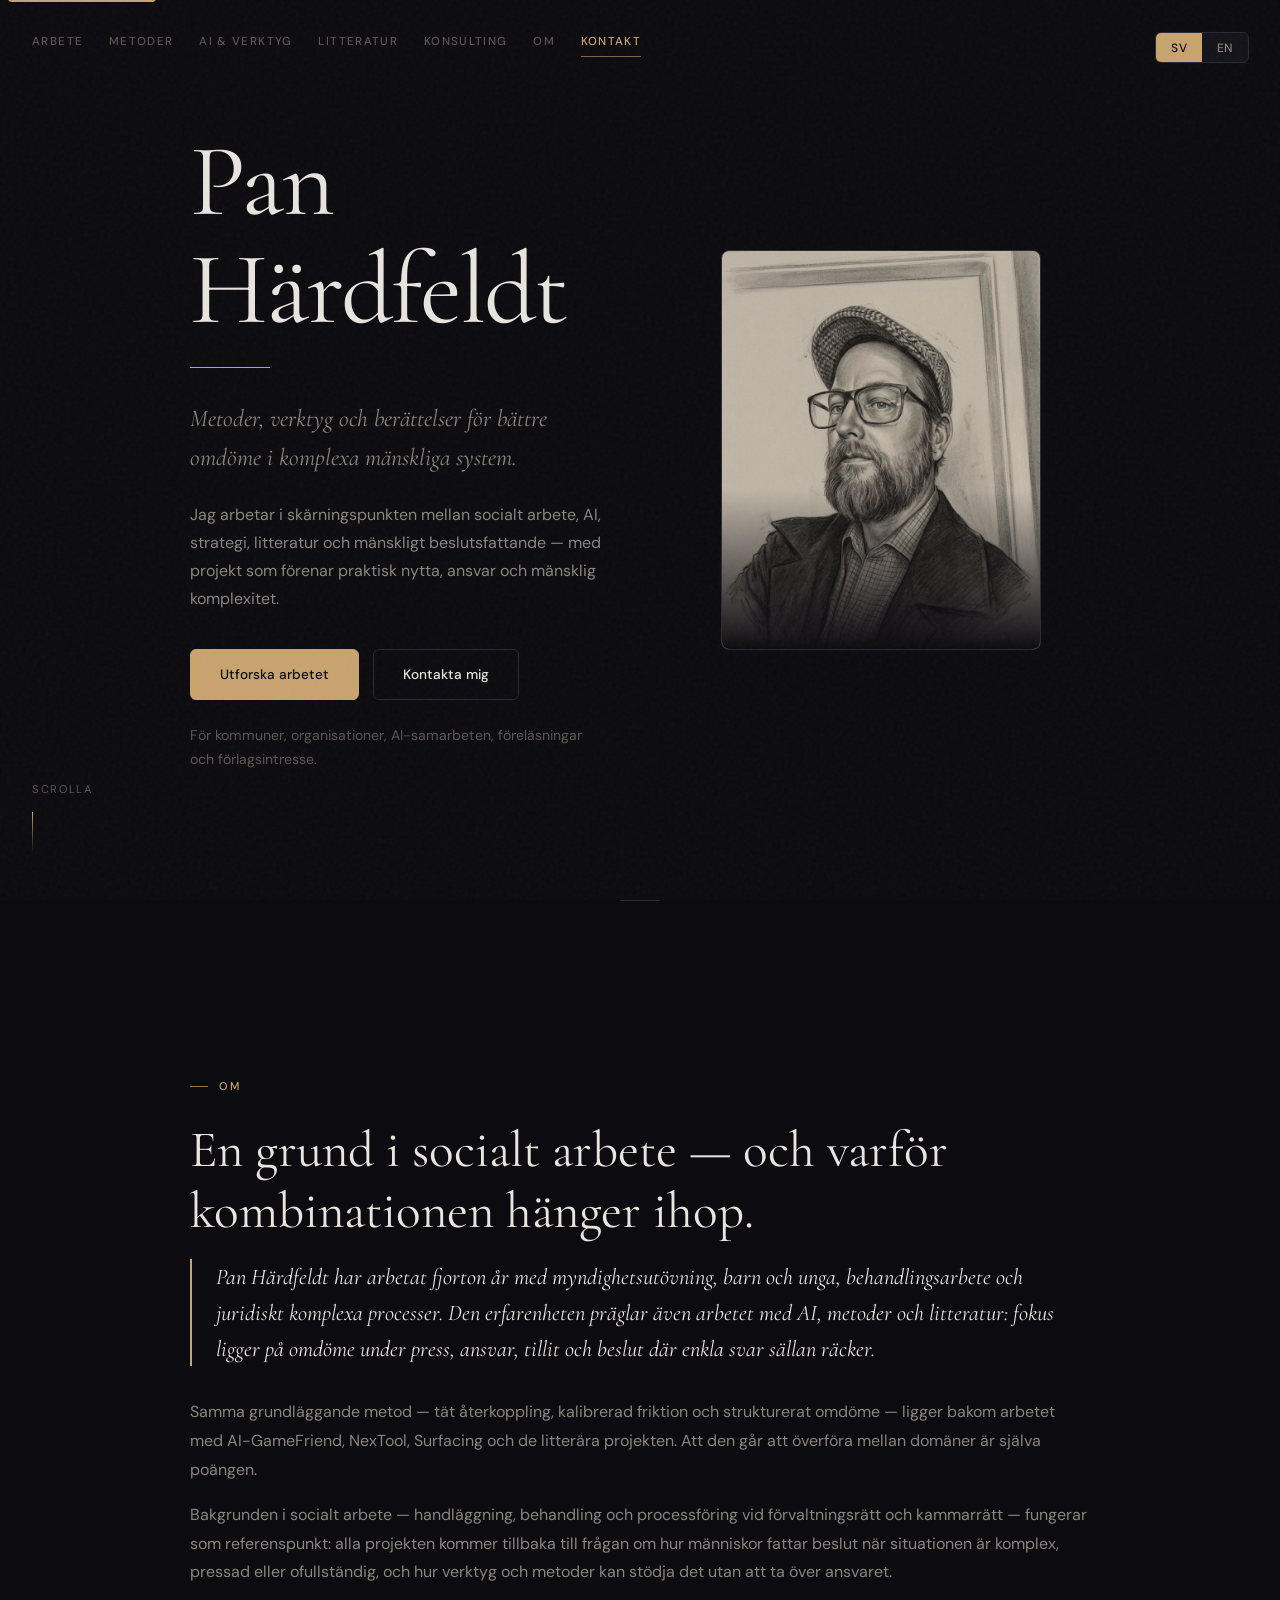
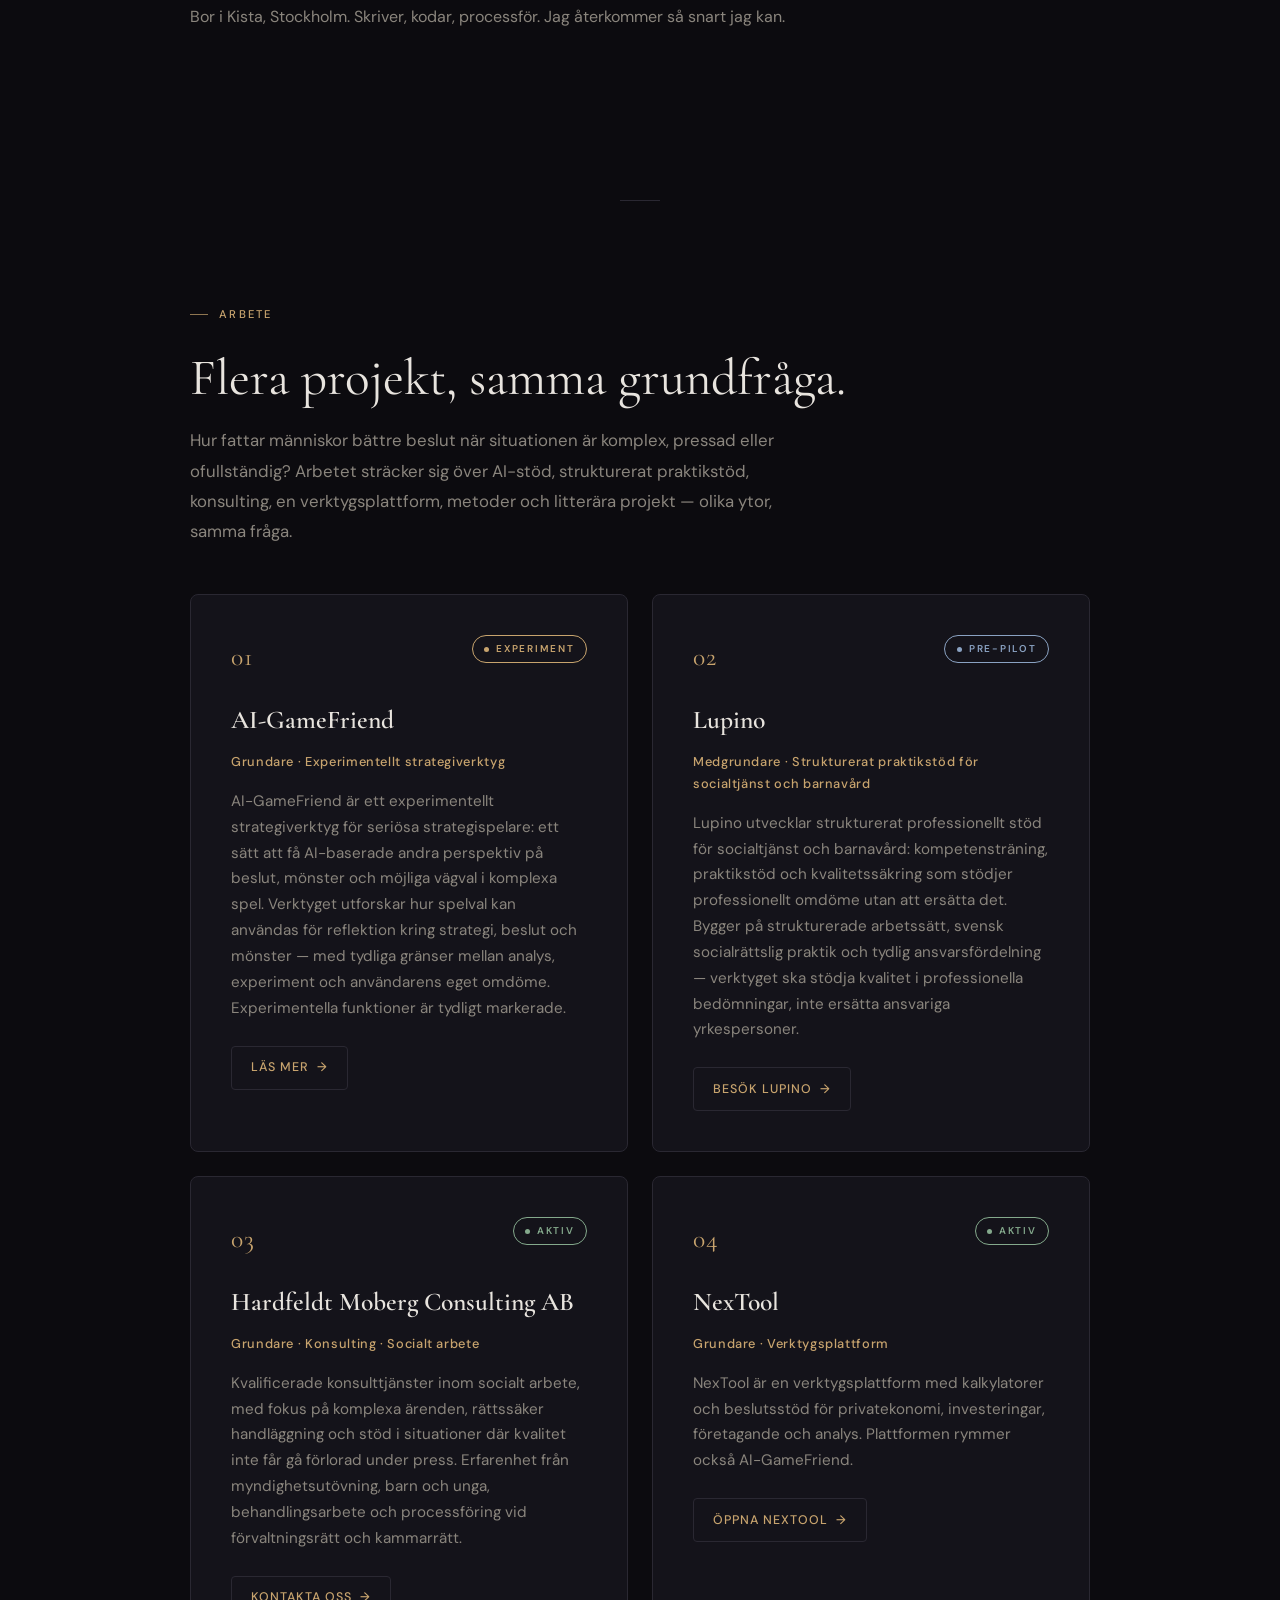
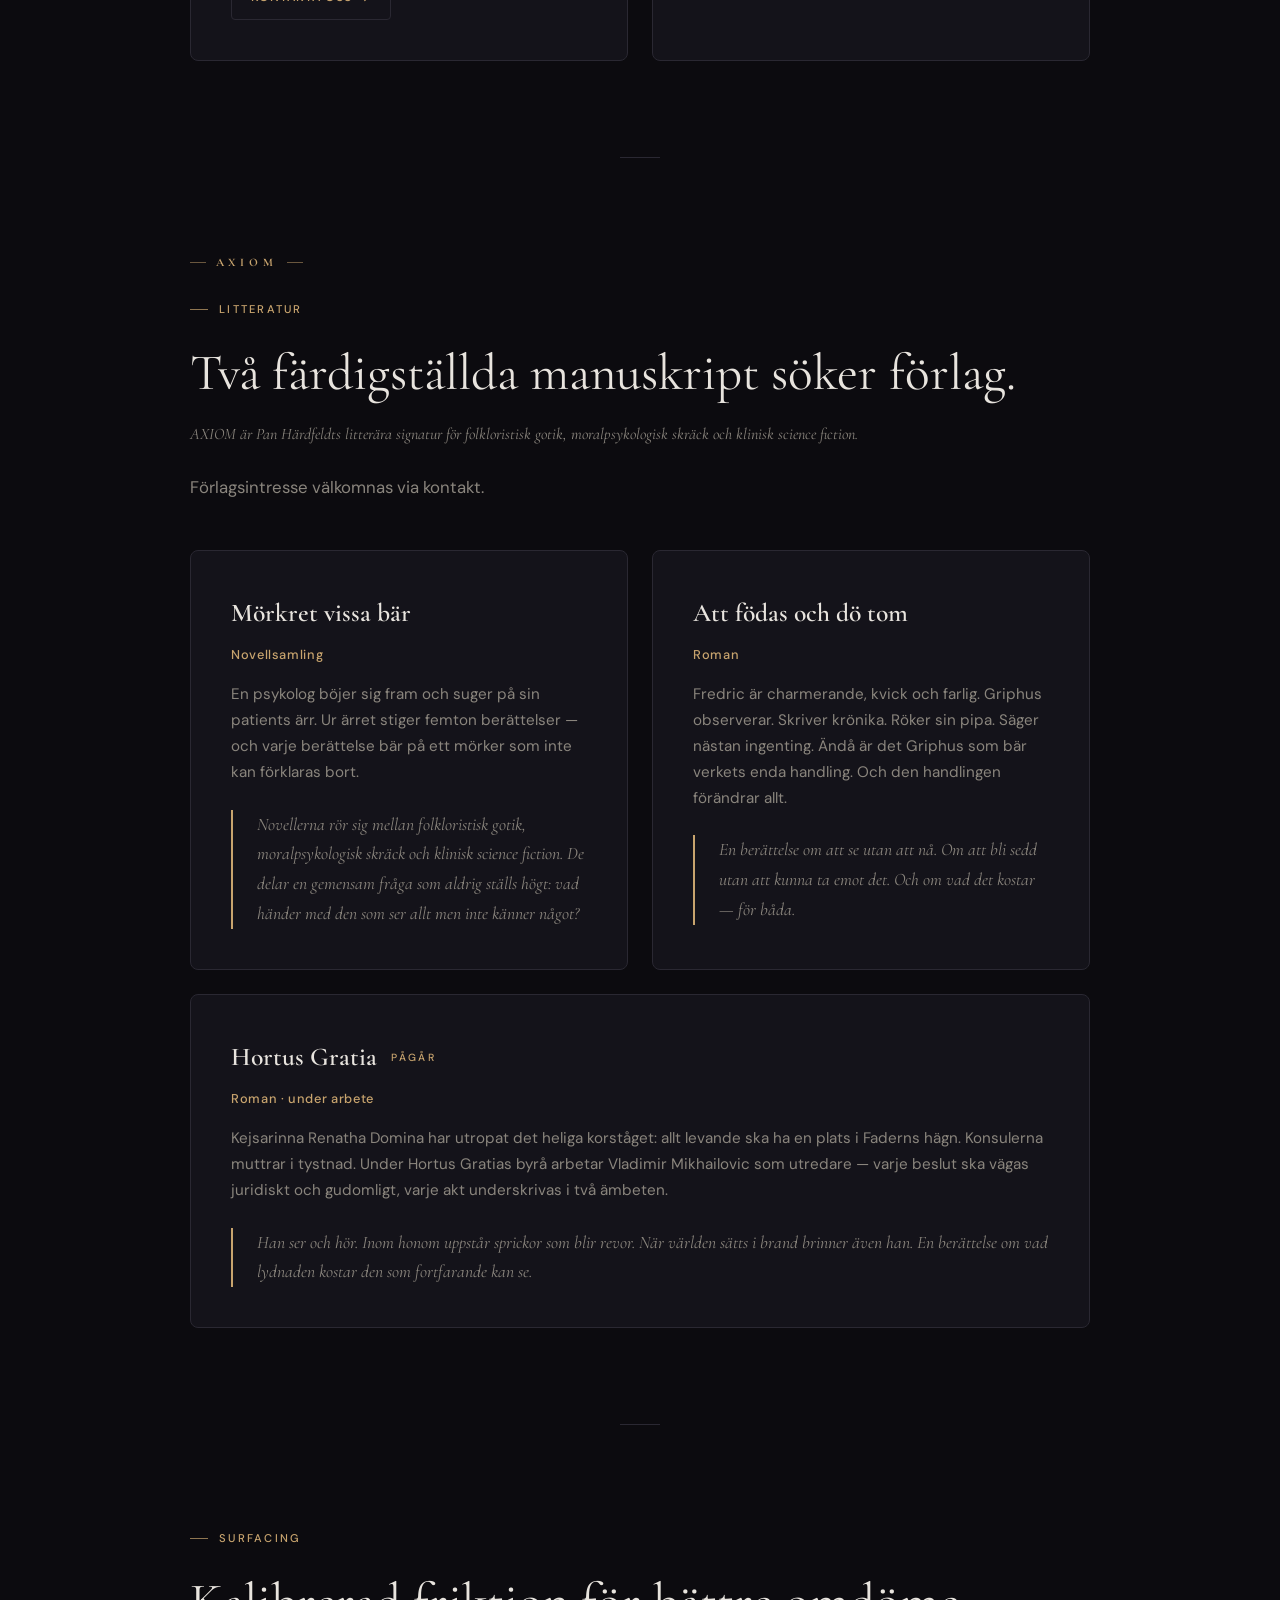
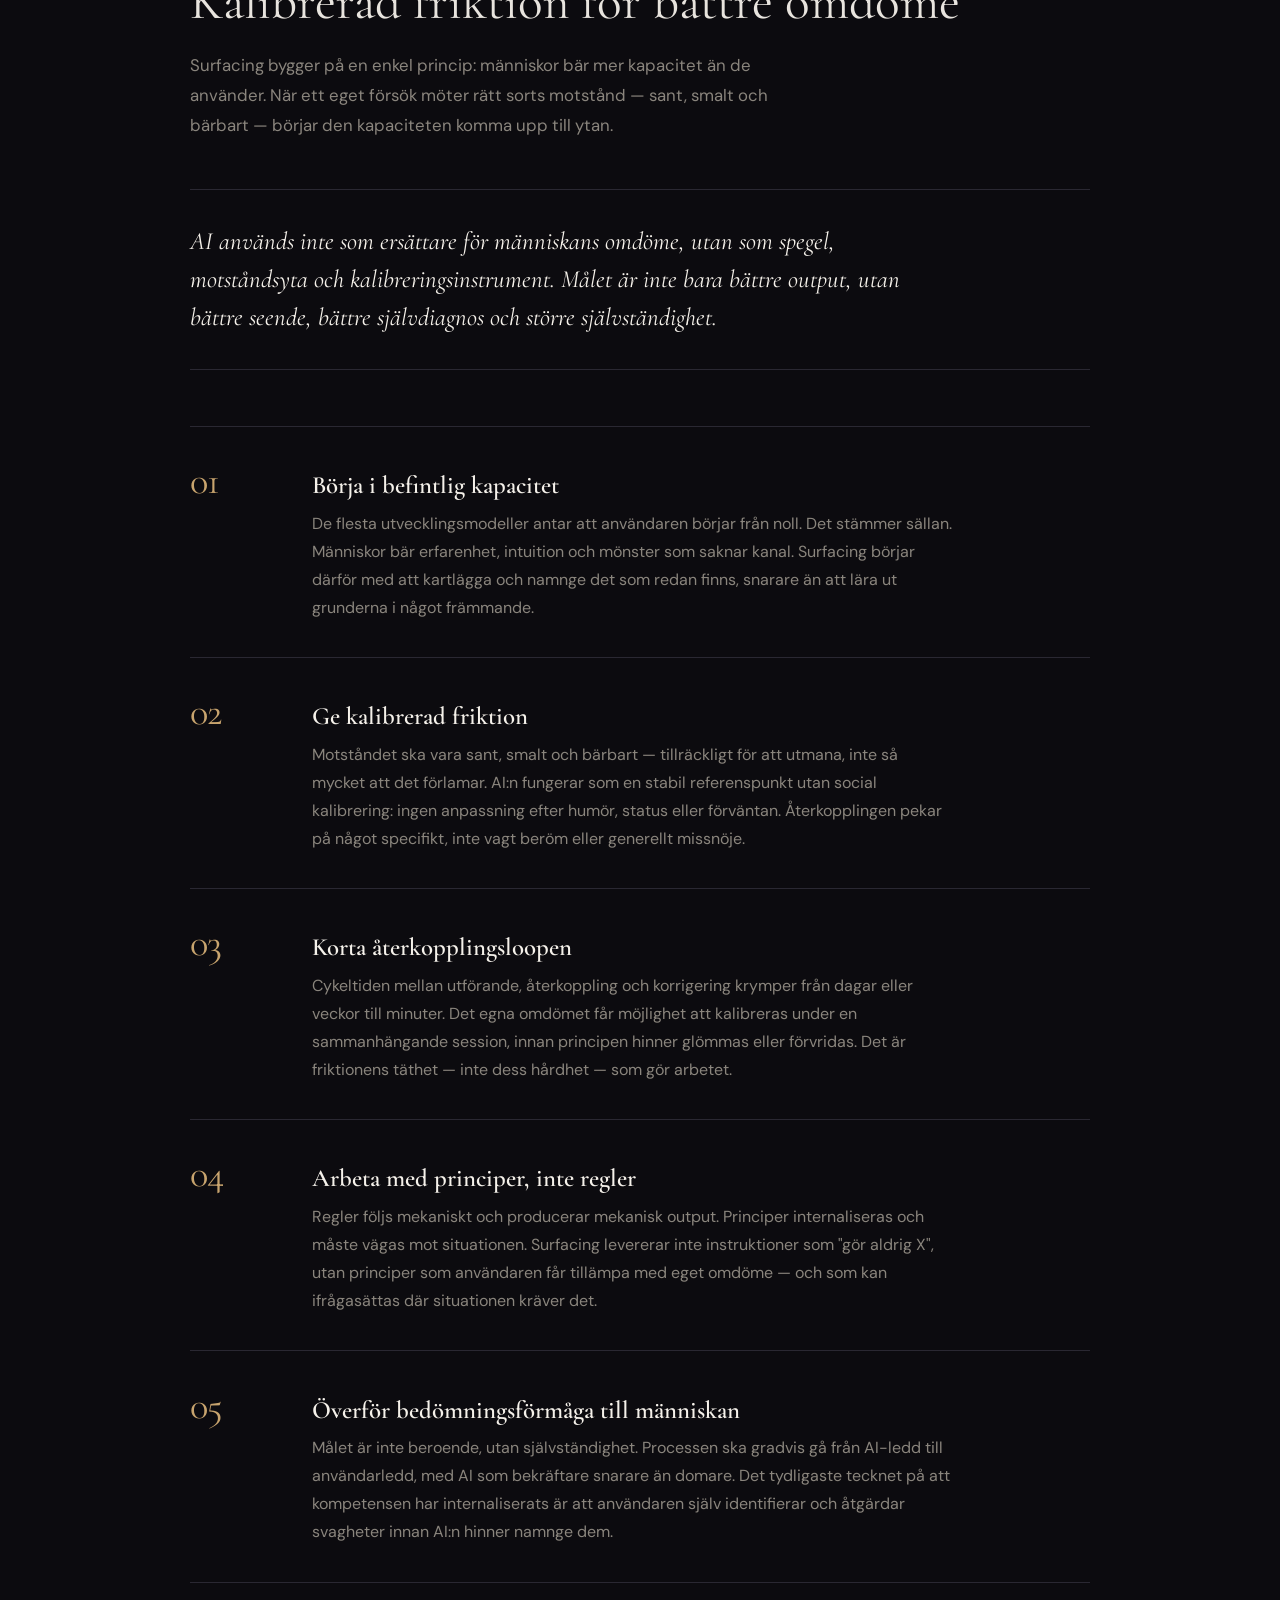
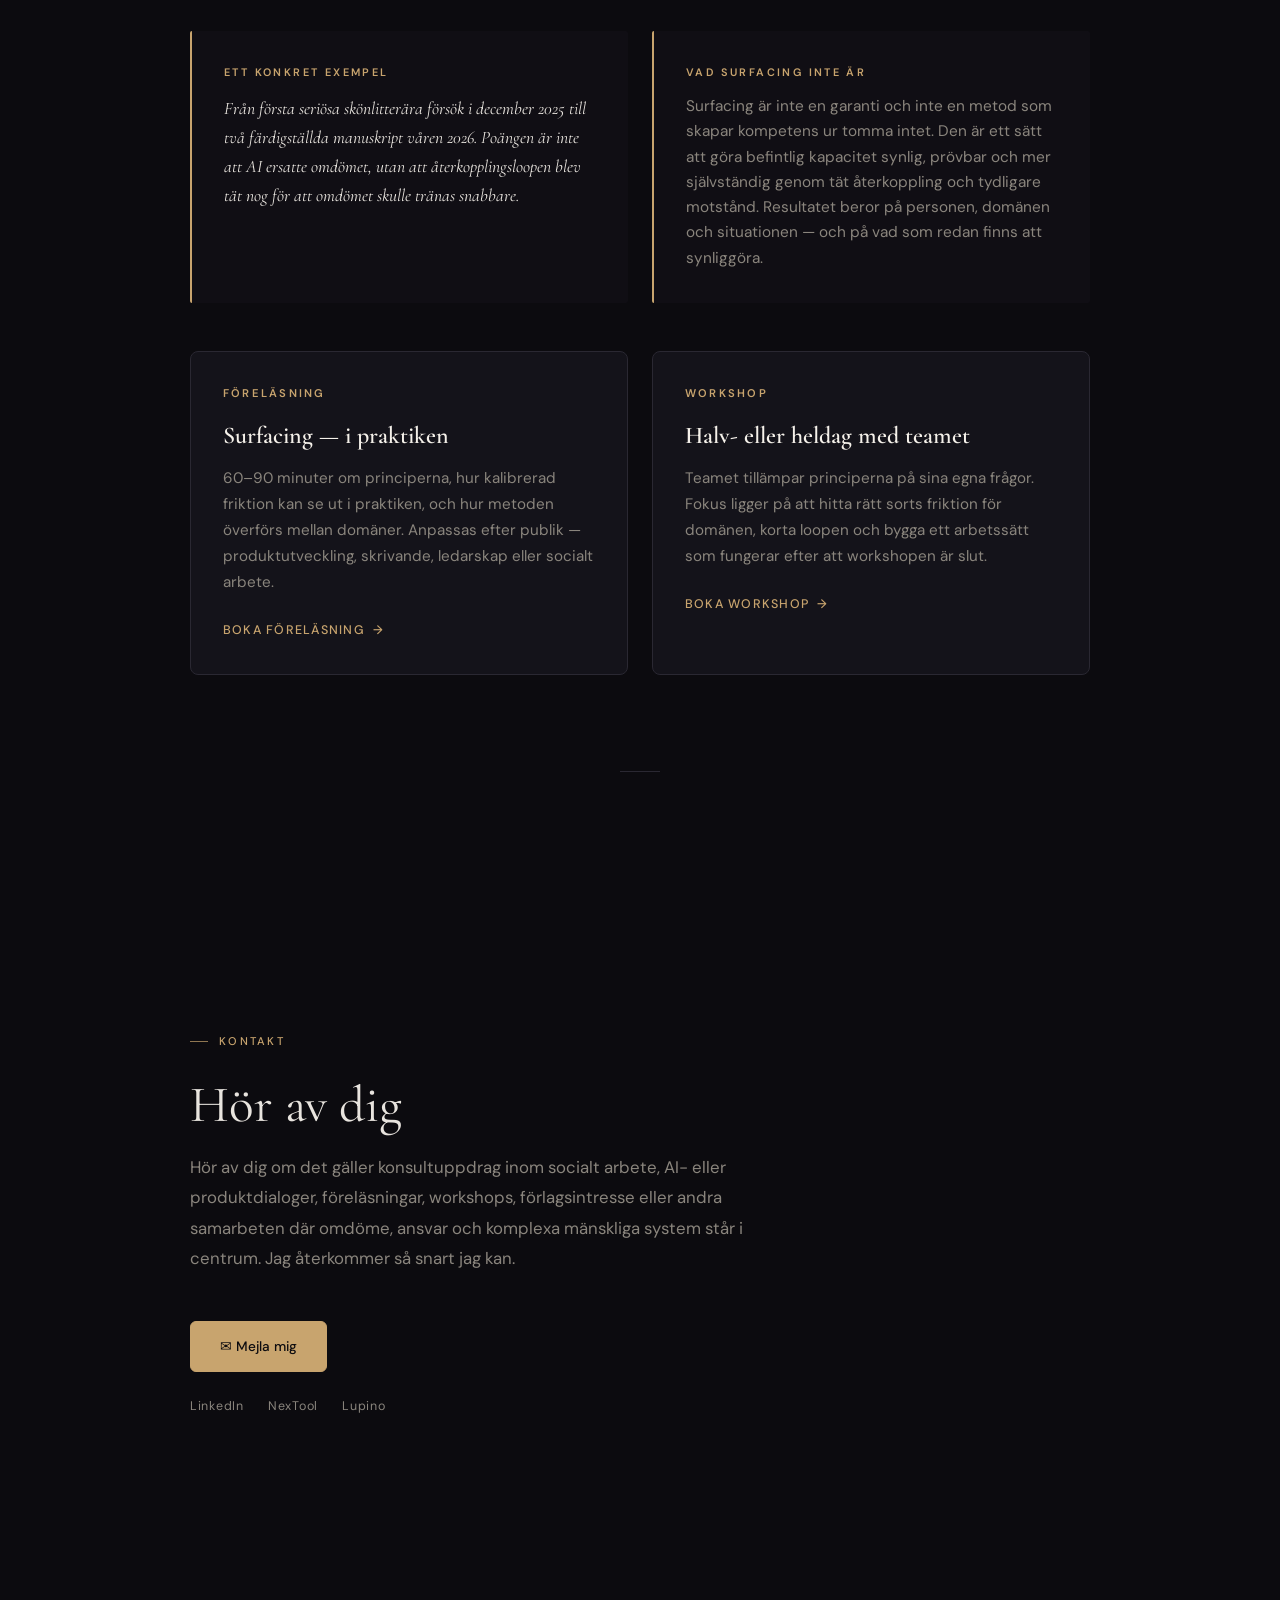
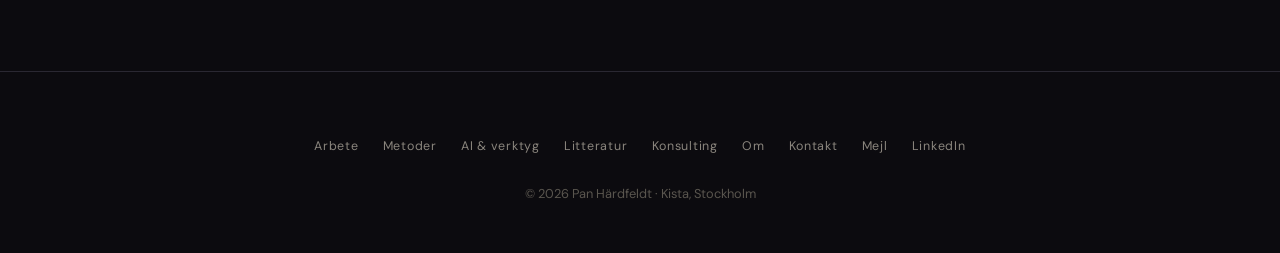
==== index.html @ d0499425 "chore: switch contact email to pan.hardfeldt@gmail.com https://claude.ai/code/session_019C5EzHPyT8RZ" ====
<!DOCTYPE html>
<html lang="sv">
<head>
<meta charset="UTF-8">
<meta name="viewport" content="width=device-width, initial-scale=1.0">
<title>Pan Härdfeldt — Metoder, verktyg och berättelser för bättre omdöme</title>
<meta name="description" content="Pan Härdfeldt arbetar i skärningspunkten mellan socialt arbete, AI, strategi, litteratur och mänskligt beslutsfattande — med metoder, verktyg och texter för bättre omdöme i komplexa system.">
<meta name="theme-color" content="#0c0b0f">
<meta name="color-scheme" content="dark">
<link rel="canonical" href="https://panhardfeldt.com">
<link rel="icon" type="image/svg+xml" href="data:image/svg+xml,%3Csvg xmlns='http://www.w3.org/2000/svg' viewBox='0 0 32 32'%3E%3Crect width='32' height='32' rx='6' fill='%230c0b0f'/%3E%3Ctext x='16' y='23' font-family='Georgia, serif' font-size='22' font-weight='600' text-anchor='middle' fill='%23c8a46e'%3EP%3C/text%3E%3C/svg%3E">
<meta property="og:title" content="Pan Härdfeldt — Metoder, verktyg och berättelser för bättre omdöme">
<meta property="og:description" content="Metoder, verktyg och berättelser för bättre omdöme i komplexa mänskliga system.">
<meta property="og:type" content="website">
<meta property="og:url" content="https://panhardfeldt.com">
<meta property="og:locale" content="sv_SE">
<meta property="og:locale:alternate" content="en_US">
<meta property="og:image" content="https://panhardfeldt.com/portrait.jpg">
<meta property="og:image:alt" content="Pan Härdfeldt">
<meta name="twitter:card" content="summary_large_image">
<meta name="twitter:title" content="Pan Härdfeldt — Metoder, verktyg och berättelser för bättre omdöme">
<meta name="twitter:description" content="Metoder, verktyg och berättelser för bättre omdöme i komplexa mänskliga system.">
<meta name="twitter:image" content="https://panhardfeldt.com/portrait.jpg">
<script type="application/ld+json">
{
  "@context": "https://schema.org",
  "@type": "Person",
  "name": "Pan Härdfeldt",
  "alternateName": "Pan Hardfeldt",
  "url": "https://panhardfeldt.com",
  "email": "mailto:pan.hardfeldt@gmail.com",
  "image": "https://panhardfeldt.com/portrait.jpg",
  "jobTitle": "Konsult, founder och författare",
  "description": "Pan Härdfeldt arbetar i skärningspunkten mellan socialt arbete, AI, strategi, litteratur och mänskligt beslutsfattande — med metoder, verktyg och texter för bättre omdöme i komplexa system.",
  "address": {
    "@type": "PostalAddress",
    "addressLocality": "Stockholm",
    "addressRegion": "Kista",
    "addressCountry": "SE"
  },
  "sameAs": [
    "https://linkedin.com/in/panhardfeldt",
    "https://getnextool.com",
    "https://lupino.se"
  ],
  "knowsAbout": [
    "Socialt arbete",
    "Myndighetsutövning barn och unga",
    "AI-stöd för beslutsfattande",
    "Metodutveckling",
    "Skönlitteratur"
  ]
}
</script>
<link rel="preconnect" href="https://fonts.googleapis.com">
<link rel="preconnect" href="https://fonts.gstatic.com" crossorigin>
<link href="https://fonts.googleapis.com/css2?family=Cormorant+Garamond:ital,wght@0,400;0,600;0,700;1,400;1,600&family=DM+Sans:ital,wght@0,400;0,500;0,700;1,400&display=swap" rel="stylesheet">
<style>
:root {
  --bg: #0c0b0f;
  --bg-soft: #100e14;
  --bg-card: #14131a;
  --bg-card-hover: #1a1924;
  --text: #e8e4de;
  --text-bright: #f5f1ea;
  --text-muted: #8a857d;
  --text-dim: #5a564f;
  --accent: #c8a46e;
  --accent-deep: #a18250;
  --accent-glow: #c8a46e22;
  --accent-bright: #ddb978;
  --border: #2a2832;
  --border-strong: #3a3842;
  --status-active: #84a98c;
  --status-pre: #8aa2c2;
  --status-experiment: #c8a46e;
  --status-wip: #b78f7a;
  --serif: 'Cormorant Garamond', Georgia, serif;
  --sans: 'DM Sans', -apple-system, sans-serif;
  --ease: cubic-bezier(0.16, 1, 0.3, 1);
}

@media (prefers-reduced-motion: reduce) {
  *, *::before, *::after {
    animation-duration: 0.01ms !important;
    animation-iteration-count: 1 !important;
    transition-duration: 0.01ms !important;
    scroll-behavior: auto !important;
  }
}

* { margin: 0; padding: 0; box-sizing: border-box; }

html {
  scroll-behavior: smooth;
  background: var(--bg);
}

body {
  font-family: var(--sans);
  color: var(--text);
  background: var(--bg);
  line-height: 1.7;
  overflow-x: hidden;
  -webkit-font-smoothing: antialiased;
}

/* Noise texture overlay */
body::before {
  content: '';
  position: fixed;
  top: 0; left: 0; right: 0; bottom: 0;
  background-image: url("data:image/svg+xml,%3Csvg viewBox='0 0 256 256' xmlns='http://www.w3.org/2000/svg'%3E%3Cfilter id='noise'%3E%3CfeTurbulence type='fractalNoise' baseFrequency='0.9' numOctaves='4' stitchTiles='stitch'/%3E%3C/filter%3E%3Crect width='100%25' height='100%25' filter='url(%23noise)' opacity='0.03'/%3E%3C/svg%3E");
  pointer-events: none;
  z-index: 9999;
}

::selection {
  background: var(--accent);
  color: var(--bg);
}

a {
  color: var(--accent);
  text-decoration: none;
  transition: color 0.3s ease;
}
a:hover { color: var(--accent-bright); }

/* ─── LANGUAGE TOGGLE ─── */
.lang-toggle {
  position: fixed;
  top: 2rem;
  right: 2rem;
  z-index: 100;
  display: flex;
  gap: 0;
  border: 1px solid var(--border);
  border-radius: 6px;
  overflow: hidden;
  background: var(--bg-card);
  backdrop-filter: blur(20px);
}
.lang-btn {
  padding: 0.4rem 0.9rem;
  font-family: var(--sans);
  font-size: 0.75rem;
  font-weight: 500;
  letter-spacing: 0.08em;
  text-transform: uppercase;
  border: none;
  cursor: pointer;
  background: transparent;
  color: var(--text-muted);
  transition: all 0.3s ease;
}
.lang-btn.active {
  background: var(--accent);
  color: var(--bg);
}

/* ─── NAV ─── */
nav {
  position: fixed;
  top: 2rem;
  left: 2rem;
  z-index: 100;
  display: flex;
  gap: 1.5rem;
}
nav a {
  font-size: 0.72rem;
  font-weight: 500;
  letter-spacing: 0.12em;
  text-transform: uppercase;
  color: var(--text-dim);
  transition: color 0.3s ease;
}
nav a:hover { color: var(--accent); }

/* ─── MOBILE NAV ─── */
.menu-toggle {
  display: none;
  position: fixed;
  top: 1.2rem;
  left: 1.2rem;
  z-index: 101;
  width: 40px;
  height: 40px;
  padding: 0;
  border: 1px solid var(--border);
  border-radius: 6px;
  background: var(--bg-card);
  color: var(--text);
  cursor: pointer;
  align-items: center;
  justify-content: center;
  backdrop-filter: blur(20px);
}
.menu-toggle span {
  display: block;
  width: 18px;
  height: 1px;
  background: currentColor;
  position: relative;
}
.menu-toggle span::before,
.menu-toggle span::after {
  content: '';
  position: absolute;
  left: 0;
  width: 18px;
  height: 1px;
  background: currentColor;
  transition: transform 0.3s ease, top 0.3s ease;
}
.menu-toggle span::before { top: -6px; }
.menu-toggle span::after { top: 6px; }
.menu-toggle[aria-expanded="true"] span { background: transparent; }
.menu-toggle[aria-expanded="true"] span::before { top: 0; transform: rotate(45deg); }
.menu-toggle[aria-expanded="true"] span::after { top: 0; transform: rotate(-45deg); }

.mobile-menu {
  display: none;
  position: fixed;
  top: 0;
  left: 0;
  right: 0;
  z-index: 99;
  padding: 5rem 1.5rem 2rem;
  background: var(--bg);
  border-bottom: 1px solid var(--border);
  flex-direction: column;
  gap: 0.4rem;
  transform: translateY(-100%);
  transition: transform 0.35s cubic-bezier(0.16, 1, 0.3, 1);
}
.mobile-menu.open {
  display: flex;
  transform: translateY(0);
}
.mobile-menu a {
  font-family: var(--sans);
  font-size: 0.95rem;
  font-weight: 500;
  letter-spacing: 0.04em;
  color: var(--text);
  padding: 0.7rem 0.4rem;
  border-bottom: 1px solid var(--border);
}
.mobile-menu a:last-child { border-bottom: none; }
.mobile-menu a:hover { color: var(--accent); }

/* ─── SECTIONS ─── */
section {
  min-height: 100vh;
  display: flex;
  align-items: center;
  justify-content: center;
  padding: 6rem 2rem;
}

.container {
  max-width: 900px;
  width: 100%;
}

/* ─── HERO ─── */
.hero {
  min-height: 100vh;
  display: flex;
  flex-direction: column;
  justify-content: center;
  padding: 6rem 2rem;
  position: relative;
}

.hero-split {
  display: grid;
  grid-template-columns: 1fr 1fr;
  gap: 4rem;
  align-items: center;
}

.hero-text {
  order: 1;
}

.hero-portrait {
  order: 2;
  display: flex;
  justify-content: center;
  align-items: center;
  opacity: 0;
  transform: translateX(30px);
  animation: fadeLeft 1s ease 0.6s forwards;
}

.portrait-frame {
  width: 320px;
  height: 400px;
  border-radius: 8px;
  overflow: hidden;
  position: relative;
  border: 1px solid var(--border);
  background: var(--bg-card);
}

.portrait-frame img {
  width: 100%;
  height: 100%;
  object-fit: cover;
  filter: grayscale(30%) contrast(1.05);
  transition: filter 0.5s ease;
}

.portrait-frame:hover img {
  filter: grayscale(0%) contrast(1);
}

.portrait-placeholder {
  position: absolute;
  top: 0; left: 0; right: 0; bottom: 0;
  display: flex;
  align-items: center;
  justify-content: center;
  font-family: var(--serif);
  font-size: 5rem;
  font-weight: 300;
  color: var(--accent);
  letter-spacing: 0.05em;
  opacity: 0.4;
}

.portrait-frame:not(.no-photo) .portrait-placeholder {
  display: none;
}

.portrait-frame::after {
  content: '';
  position: absolute;
  bottom: 0;
  left: 0;
  right: 0;
  height: 40%;
  background: linear-gradient(to top, var(--bg), transparent);
  pointer-events: none;
}

.hero-name {
  font-family: var(--serif);
  font-size: clamp(3.5rem, 8vw, 7rem);
  font-weight: 400;
  line-height: 1.05;
  letter-spacing: -0.02em;
  color: var(--text);
  margin-bottom: 1.5rem;
  opacity: 0;
  transform: translateY(30px);
  animation: fadeUp 1s ease 0.3s forwards;
}

.hero-line {
  width: 80px;
  height: 1px;
  background: var(--accent);
  margin-bottom: 2rem;
  opacity: 0;
  transform: scaleX(0);
  transform-origin: left;
  animation: lineIn 0.8s ease 0.8s forwards;
}

.hero-tagline {
  font-family: var(--serif);
  font-size: clamp(1.15rem, 2.5vw, 1.5rem);
  font-weight: 400;
  font-style: italic;
  color: var(--text-muted);
  max-width: 600px;
  line-height: 1.6;
  opacity: 0;
  transform: translateY(20px);
  animation: fadeUp 1s ease 1.1s forwards;
}

.hero-orientation {
  margin-top: 1.5rem;
  font-size: 1rem;
  line-height: 1.75;
  color: var(--text-muted);
  max-width: 600px;
  opacity: 0;
  transform: translateY(20px);
  animation: fadeUp 1s ease 1.3s forwards;
}

.hero-cta {
  margin-top: 2.25rem;
  display: flex;
  flex-wrap: wrap;
  gap: 0.9rem;
  opacity: 0;
  transform: translateY(20px);
  animation: fadeUp 1s ease 1.5s forwards;
}

.hero-audience {
  margin-top: 1.5rem;
  font-size: 0.88rem;
  line-height: 1.7;
  color: var(--text-dim);
  max-width: 600px;
  opacity: 0;
  animation: fadeUp 1s ease 1.7s forwards;
}

.scroll-hint {
  position: absolute;
  bottom: 3rem;
  left: 2rem;
  font-size: 0.7rem;
  letter-spacing: 0.15em;
  text-transform: uppercase;
  color: var(--text-dim);
  opacity: 0;
  animation: fadeUp 1s ease 1.8s forwards;
}
.scroll-hint::after {
  content: '';
  display: block;
  width: 1px;
  height: 40px;
  background: linear-gradient(to bottom, var(--accent), transparent);
  margin-top: 0.8rem;
  animation: pulse 2s ease infinite;
}

/* ─── CARDS GRID ─── */
.section-label {
  font-size: 0.7rem;
  font-weight: 500;
  letter-spacing: 0.2em;
  text-transform: uppercase;
  color: var(--accent);
  margin-bottom: 1.5rem;
}

.section-title {
  font-family: var(--serif);
  font-size: clamp(2rem, 4vw, 3.2rem);
  font-weight: 400;
  line-height: 1.2;
  margin-bottom: 1rem;
}

.section-desc {
  color: var(--text-muted);
  font-size: 1.05rem;
  max-width: 600px;
  margin-bottom: 3rem;
  line-height: 1.8;
}

.cards {
  display: grid;
  grid-template-columns: 1fr;
  gap: 1.5rem;
}

.card {
  background: var(--bg-card);
  border: 1px solid var(--border);
  border-radius: 8px;
  padding: 2.5rem;
  transition: all 0.4s ease;
  position: relative;
  overflow: hidden;
}
.card::before {
  content: '';
  position: absolute;
  top: 0; left: 0;
  width: 100%;
  height: 2px;
  background: linear-gradient(90deg, var(--accent), transparent);
  opacity: 0;
  transition: opacity 0.4s ease;
}
.card:hover {
  background: var(--bg-card-hover);
  border-color: #3a3842;
  transform: translateY(-2px);
}
.card:hover::before { opacity: 1; }

.card-icon {
  font-family: var(--serif);
  font-size: 1.6rem;
  font-weight: 400;
  letter-spacing: 0.05em;
  color: var(--accent);
  margin-bottom: 1.2rem;
  display: block;
}

.card-title {
  font-family: var(--serif);
  font-size: 1.6rem;
  font-weight: 600;
  margin-bottom: 0.6rem;
}

.card-subtitle {
  font-size: 0.8rem;
  font-weight: 500;
  letter-spacing: 0.05em;
  color: var(--accent);
  margin-bottom: 1rem;
}

.card-text {
  color: var(--text-muted);
  font-size: 0.95rem;
  line-height: 1.7;
  margin-bottom: 1.5rem;
}

.card-link {
  font-family: var(--sans);
  font-size: 0.78rem;
  font-weight: 500;
  letter-spacing: 0.08em;
  text-transform: uppercase;
  color: var(--accent);
  display: inline-flex;
  align-items: center;
  gap: 0.5rem;
  padding: 0.65rem 1.2rem;
  border: 1px solid var(--border);
  border-radius: 4px;
  transition: gap 0.3s ease, border-color 0.3s ease, background 0.3s ease;
}
.card-link:hover {
  gap: 0.8rem;
  border-color: var(--accent);
  background: var(--accent-glow);
}
.card-link::after { content: '→'; }

/* ─── LITERATURE SPECIAL ─── */
.book-card {
  display: grid;
  grid-template-columns: 1fr;
  gap: 2rem;
}

.book-quote {
  font-family: var(--serif);
  font-style: italic;
  font-size: 1.1rem;
  color: var(--text-muted);
  border-left: 2px solid var(--accent);
  padding-left: 1.5rem;
  margin-top: 1rem;
  line-height: 1.7;
}

.wip-tag {
  font-family: var(--sans);
  font-size: 0.65rem;
  font-weight: 500;
  letter-spacing: 0.22em;
  text-transform: uppercase;
  color: var(--accent);
  margin-left: 0.9rem;
  vertical-align: middle;
  position: relative;
  top: -0.25em;
}

/* ─── CONTACT ─── */
.contact-links {
  display: flex;
  flex-wrap: wrap;
  gap: 1rem;
  margin-top: 2rem;
}

.contact-btn {
  padding: 0.8rem 1.8rem;
  border: 1px solid var(--border);
  border-radius: 6px;
  font-family: var(--sans);
  font-size: 0.85rem;
  font-weight: 500;
  color: var(--text);
  background: transparent;
  cursor: pointer;
  transition: all 0.3s ease;
  text-decoration: none;
  display: inline-flex;
  align-items: center;
  gap: 0.6rem;
}
.contact-btn:hover {
  border-color: var(--accent);
  color: var(--accent);
}
.contact-btn.primary {
  background: var(--accent);
  color: var(--bg);
  border-color: var(--accent);
}
.contact-btn.primary:hover {
  background: var(--accent-bright);
}

.contact-secondary {
  display: flex;
  flex-wrap: wrap;
  gap: 1.5rem;
  margin-top: 1.5rem;
}
.contact-secondary a {
  font-size: 0.78rem;
  letter-spacing: 0.06em;
  color: var(--text-muted);
  border-bottom: 1px solid transparent;
  padding-bottom: 1px;
  transition: color 0.3s ease, border-color 0.3s ease;
}
.contact-secondary a:hover {
  color: var(--accent);
  border-bottom-color: var(--accent);
}

/* ─── FOOTER ─── */
footer {
  padding: 4rem 2rem 3rem;
  text-align: center;
  color: var(--text-dim);
  font-size: 0.8rem;
  border-top: 1px solid var(--border);
}
.footer-links {
  display: flex;
  flex-wrap: wrap;
  justify-content: center;
  gap: 1.5rem;
  margin-bottom: 1.5rem;
}
.footer-links a {
  color: var(--text-muted);
  font-size: 0.78rem;
  letter-spacing: 0.06em;
  border-bottom: 1px solid transparent;
  padding-bottom: 1px;
  transition: color 0.3s ease, border-color 0.3s ease;
}
.footer-links a:hover {
  color: var(--accent);
  border-bottom-color: var(--accent);
}

/* ─── ABOUT (Om mig) ─── */
.about-grid {
  display: grid;
  grid-template-columns: 1fr;
  gap: 2rem;
}
.about-lead {
  font-family: var(--serif);
  font-size: clamp(1.15rem, 2vw, 1.4rem);
  font-style: italic;
  color: var(--text);
  line-height: 1.6;
  border-left: 2px solid var(--accent);
  padding-left: 1.5rem;
}
.about-body p {
  color: var(--text-muted);
  font-size: 1rem;
  line-height: 1.8;
  margin-bottom: 1rem;
}
.about-body p:last-child { margin-bottom: 0; }

/* ─── AXIOM eyebrow ─── */
.imprint-tagline {
  display: block;
  font-family: var(--serif);
  font-style: italic;
  color: var(--text-muted);
  font-size: 1rem;
  margin-top: 0.4rem;
  margin-bottom: 1.5rem;
}

/* ─── ANIMATIONS ─── */
@keyframes fadeUp {
  to { opacity: 1; transform: translateY(0); }
}
@keyframes fadeLeft {
  to { opacity: 1; transform: translateX(0); }
}
@keyframes lineIn {
  to { opacity: 1; transform: scaleX(1); }
}
@keyframes pulse {
  0%, 100% { opacity: 0.3; }
  50% { opacity: 1; }
}

.reveal {
  opacity: 0;
  transform: translateY(40px);
  transition: all 0.8s cubic-bezier(0.16, 1, 0.3, 1);
}
.reveal.visible {
  opacity: 1;
  transform: translateY(0);
}

/* ─── ACCESSIBILITY ─── */
.skip-link {
  position: absolute;
  top: -40px;
  left: 8px;
  z-index: 1000;
  padding: 0.6rem 1rem;
  background: var(--accent);
  color: var(--bg);
  font-family: var(--sans);
  font-size: 0.85rem;
  font-weight: 600;
  border-radius: 4px;
  transition: top 0.2s ease;
}
.skip-link:focus {
  top: 8px;
  color: var(--bg);
}

:focus-visible {
  outline: 2px solid var(--accent-bright);
  outline-offset: 3px;
  border-radius: 2px;
}
button:focus-visible,
a:focus-visible { outline-offset: 4px; }

/* Active nav state */
nav a.is-active {
  color: var(--accent);
}
nav a.is-active::after {
  content: '';
  display: block;
  height: 1px;
  width: 100%;
  margin-top: 4px;
  background: var(--accent);
  opacity: 0.6;
}

/* ─── STATUS PILLS ─── */
.status {
  display: inline-flex;
  align-items: center;
  gap: 0.45rem;
  padding: 0.28rem 0.7rem;
  font-family: var(--sans);
  font-size: 0.62rem;
  font-weight: 600;
  letter-spacing: 0.18em;
  text-transform: uppercase;
  border-radius: 999px;
  border: 1px solid currentColor;
  background: transparent;
  white-space: nowrap;
}
.status::before {
  content: '';
  width: 5px;
  height: 5px;
  border-radius: 50%;
  background: currentColor;
}
.status-active { color: var(--status-active); }
.status-pre { color: var(--status-pre); }
.status-experiment { color: var(--status-experiment); }
.status-wip { color: var(--status-wip); }

.card-head {
  display: flex;
  justify-content: space-between;
  align-items: flex-start;
  gap: 1rem;
  margin-bottom: 1.2rem;
}
.card-head .card-icon { margin-bottom: 0; }

/* ─── SECTION ORNAMENTATION ─── */
section {
  position: relative;
}
section + section::before {
  content: '';
  position: absolute;
  top: 0;
  left: 50%;
  transform: translateX(-50%);
  width: 40px;
  height: 1px;
  background: var(--border);
}

.section-label {
  display: inline-flex;
  align-items: center;
  gap: 0.7rem;
}
.section-label::before {
  content: '';
  display: inline-block;
  width: 18px;
  height: 1px;
  background: var(--accent);
  opacity: 0.7;
}

/* ─── AXIOM IMPRINT (refined) ─── */
.imprint-mark {
  display: flex;
  align-items: center;
  gap: 0.6rem;
  width: fit-content;
  font-family: var(--serif);
  font-size: 0.72rem;
  font-weight: 700;
  letter-spacing: 0.42em;
  text-transform: uppercase;
  color: var(--accent);
  border: none;
  padding: 0;
  margin-bottom: 1.2rem;
  background: none;
  border-radius: 0;
}
.imprint-mark::before,
.imprint-mark::after {
  content: '';
  width: 16px;
  height: 1px;
  background: var(--accent);
  opacity: 0.5;
}

/* ─── SURFACING MANIFESTO ─── */
.manifesto-statement {
  margin-top: 2rem;
  padding: 2rem 0;
  border-top: 1px solid var(--border);
  border-bottom: 1px solid var(--border);
}
.manifesto-statement p {
  font-family: var(--serif);
  font-size: clamp(1.2rem, 2.2vw, 1.55rem);
  font-style: italic;
  line-height: 1.55;
  color: var(--text-bright);
  max-width: 760px;
}

.principles {
  list-style: none;
  margin-top: 3.5rem;
}
.principles > li {
  display: grid;
  grid-template-columns: 90px 1fr;
  gap: 2rem;
  padding: 2.2rem 0;
  border-bottom: 1px solid var(--border);
  align-items: baseline;
}
.principles > li:first-child { border-top: 1px solid var(--border); }
.principles .p-num {
  font-family: var(--serif);
  font-size: 2.4rem;
  font-weight: 400;
  line-height: 1;
  color: var(--accent);
  letter-spacing: -0.02em;
}
.principles h3 {
  font-family: var(--serif);
  font-size: 1.55rem;
  font-weight: 600;
  margin-bottom: 0.55rem;
  color: var(--text-bright);
  line-height: 1.25;
}
.principles p {
  color: var(--text-muted);
  font-size: 1rem;
  line-height: 1.75;
  max-width: 640px;
}

.surface-aside {
  margin-top: 3rem;
  display: grid;
  gap: 1.5rem;
  grid-template-columns: 1fr;
}
.surface-aside-block {
  padding: 2rem;
  background: var(--bg-soft);
  border-left: 2px solid var(--accent);
  border-radius: 2px;
}
.surface-aside-block .aside-label {
  display: block;
  font-family: var(--sans);
  font-size: 0.68rem;
  font-weight: 600;
  letter-spacing: 0.22em;
  text-transform: uppercase;
  color: var(--accent);
  margin-bottom: 0.8rem;
}
.surface-aside-block p {
  font-family: var(--serif);
  font-size: 1.1rem;
  line-height: 1.65;
  color: var(--text);
  font-style: italic;
}
.surface-aside-block.caveat p {
  font-style: normal;
  font-family: var(--sans);
  font-size: 0.96rem;
  color: var(--text-muted);
}

.surface-cta {
  margin-top: 3rem;
  display: grid;
  gap: 1.5rem;
  grid-template-columns: 1fr;
}
.cta-card {
  display: block;
  padding: 2rem;
  background: var(--bg-card);
  border: 1px solid var(--border);
  border-radius: 8px;
  color: inherit;
  transition: border-color 0.3s var(--ease), background 0.3s var(--ease), transform 0.3s var(--ease);
}
.cta-card:hover {
  border-color: var(--accent);
  background: var(--bg-card-hover);
  transform: translateY(-2px);
}
.cta-card .cta-eyebrow {
  display: block;
  font-size: 0.7rem;
  font-weight: 600;
  letter-spacing: 0.2em;
  text-transform: uppercase;
  color: var(--accent);
  margin-bottom: 0.8rem;
}
.cta-card h3 {
  font-family: var(--serif);
  font-size: 1.5rem;
  font-weight: 600;
  margin-bottom: 0.6rem;
  color: var(--text-bright);
}
.cta-card p {
  color: var(--text-muted);
  font-size: 0.95rem;
  line-height: 1.7;
  margin-bottom: 1.2rem;
}
.cta-card .cta-link {
  font-family: var(--sans);
  font-size: 0.78rem;
  font-weight: 500;
  letter-spacing: 0.1em;
  text-transform: uppercase;
  color: var(--accent);
  display: inline-flex;
  align-items: center;
  gap: 0.5rem;
  transition: gap 0.3s var(--ease);
}
.cta-card .cta-link::after { content: '→'; }
.cta-card:hover .cta-link { gap: 0.8rem; }

/* ─── RESPONSIVE ─── */
@media (min-width: 768px) {
  .cards { grid-template-columns: repeat(2, 1fr); }
  .card.full-width { grid-column: 1 / -1; }
  nav { gap: 1.6rem; }
  .surface-aside { grid-template-columns: 1fr 1fr; }
  .surface-cta { grid-template-columns: 1fr 1fr; }
}

@media (max-width: 600px) {
  .principles > li {
    grid-template-columns: 1fr;
    gap: 0.8rem;
    padding: 1.8rem 0;
  }
  .principles .p-num { font-size: 1.8rem; }
  .principles h3 { font-size: 1.35rem; }
}

@media (max-width: 768px) {
  nav { display: none; }
  .menu-toggle { display: flex; }
  .lang-toggle { top: 1.2rem; right: 1.2rem; }
  section { padding: 4rem 1.5rem; }
  .hero { padding: 4rem 1.5rem; }
  .hero-split {
    grid-template-columns: 1fr;
    gap: 2.5rem;
  }
  .hero-portrait { order: 1; }
  .hero-text { order: 2; }
  .portrait-frame {
    width: 220px;
    height: 280px;
  }
  .card { padding: 1.8rem; }
}
</style>
</head>
<body>

<!-- Skip link -->
<a href="#main" class="skip-link" data-sv="Hoppa till innehåll" data-en="Skip to content">Hoppa till innehåll</a>

<!-- Language Toggle -->
<div class="lang-toggle">
  <button class="lang-btn active" onclick="setLang('sv')">SV</button>
  <button class="lang-btn" onclick="setLang('en')">EN</button>
</div>

<!-- Mobile menu toggle -->
<button class="menu-toggle" aria-label="Meny" aria-expanded="false" aria-controls="mobile-menu" onclick="toggleMenu()"><span></span></button>

<!-- Nav (desktop) -->
<nav>
  <a href="#work" data-sv="Arbete" data-en="Work">Arbete</a>
  <a href="#method" data-sv="Metoder" data-en="Methods">Metoder</a>
  <a href="#ai-gamefriend" data-sv="AI &amp; verktyg" data-en="AI &amp; tools">AI &amp; verktyg</a>
  <a href="#literature" data-sv="Litteratur" data-en="Literature">Litteratur</a>
  <a href="#consulting" data-sv="Konsulting" data-en="Consulting">Konsulting</a>
  <a href="#om-mig" data-sv="Om" data-en="About">Om</a>
  <a href="#contact" data-sv="Kontakt" data-en="Contact">Kontakt</a>
</nav>

<!-- Nav (mobile) -->
<div class="mobile-menu" id="mobile-menu">
  <a href="#work" data-sv="Arbete" data-en="Work">Arbete</a>
  <a href="#method" data-sv="Metoder" data-en="Methods">Metoder</a>
  <a href="#ai-gamefriend" data-sv="AI &amp; verktyg" data-en="AI &amp; tools">AI &amp; verktyg</a>
  <a href="#literature" data-sv="Litteratur" data-en="Literature">Litteratur</a>
  <a href="#consulting" data-sv="Konsulting" data-en="Consulting">Konsulting</a>
  <a href="#om-mig" data-sv="Om" data-en="About">Om</a>
  <a href="#contact" data-sv="Kontakt" data-en="Contact">Kontakt</a>
</div>

<main id="main">

<!-- Hero -->
<section class="hero">
  <div class="container hero-split">
    <div class="hero-text">
      <h1 class="hero-name">Pan Härdfeldt</h1>
      <div class="hero-line"></div>
      <p class="hero-tagline" data-sv="Metoder, verktyg och berättelser för bättre omdöme i komplexa mänskliga system." data-en="Methods, tools, and stories for better judgement in complex human systems.">Metoder, verktyg och berättelser för bättre omdöme i komplexa mänskliga system.</p>
      <p class="hero-orientation" data-sv="Jag arbetar i skärningspunkten mellan socialt arbete, AI, strategi, litteratur och mänskligt beslutsfattande — med projekt som förenar praktisk nytta, ansvar och mänsklig komplexitet." data-en="I work at the intersection of social work, AI, strategy, literature, and human decision-making — with projects that combine practical use, responsibility, and human complexity.">Jag arbetar i skärningspunkten mellan socialt arbete, AI, strategi, litteratur och mänskligt beslutsfattande — med projekt som förenar praktisk nytta, ansvar och mänsklig komplexitet.</p>
      <div class="hero-cta">
        <a href="#work" class="contact-btn primary" data-sv="Utforska arbetet" data-en="Explore the work">Utforska arbetet</a>
        <a href="#contact" class="contact-btn" data-sv="Kontakta mig" data-en="Get in touch">Kontakta mig</a>
      </div>
      <p class="hero-audience" data-sv="För kommuner, organisationer, AI-samarbeten, föreläsningar och förlagsintresse." data-en="For municipalities, organisations, AI collaborations, talks, and publishing inquiries.">För kommuner, organisationer, AI-samarbeten, föreläsningar och förlagsintresse.</p>
    </div>
    <div class="hero-portrait">
      <div class="portrait-frame">
        <!-- Replace src with your photo: portrait.jpg -->
        <img src="portrait.jpg" alt="Pan Härdfeldt" onerror="this.style.display='none'; this.parentElement.classList.add('no-photo');">
        <div class="portrait-placeholder">PH</div>
      </div>
    </div>
  </div>
  <div class="scroll-hint" data-sv="Scrolla" data-en="Scroll">Scrolla</div>
</section>

<!-- Om -->
<section id="om-mig">
  <div class="container">
    <div class="reveal">
      <span class="section-label" data-sv="Om" data-en="About">Om</span>
      <h2 class="section-title" data-sv="En grund i socialt arbete — och varför kombinationen hänger ihop." data-en="A grounding in social work — and why the combination makes sense.">En grund i socialt arbete — och varför kombinationen hänger ihop.</h2>
    </div>

    <div class="about-grid reveal">
      <p class="about-lead" data-sv="Pan Härdfeldt har arbetat fjorton år med myndighetsutövning, barn och unga, behandlingsarbete och juridiskt komplexa processer. Den erfarenheten präglar även arbetet med AI, metoder och litteratur: fokus ligger på omdöme under press, ansvar, tillit och beslut där enkla svar sällan räcker." data-en="Pan Härdfeldt has worked fourteen years in case management, child and youth services, treatment work, and legally complex processes. That experience also shapes the work with AI, methods, and literature: the focus is on judgement under pressure, responsibility, trust, and decisions where simple answers rarely suffice.">Pan Härdfeldt har arbetat fjorton år med myndighetsutövning, barn och unga, behandlingsarbete och juridiskt komplexa processer. Den erfarenheten präglar även arbetet med AI, metoder och litteratur: fokus ligger på omdöme under press, ansvar, tillit och beslut där enkla svar sällan räcker.</p>

      <div class="about-body">
        <p data-sv="Samma grundläggande metod — tät återkoppling, kalibrerad friktion och strukturerat omdöme — ligger bakom arbetet med AI-GameFriend, NexTool, Surfacing och de litterära projekten. Att den går att överföra mellan domäner är själva poängen." data-en="The same underlying method — tight feedback, calibrated friction, and structured judgement — is behind the work on AI-GameFriend, NexTool, Surfacing, and the literary projects. That it transfers between domains is the whole point.">Samma grundläggande metod — tät återkoppling, kalibrerad friktion och strukturerat omdöme — ligger bakom arbetet med AI-GameFriend, NexTool, Surfacing och de litterära projekten. Att den går att överföra mellan domäner är själva poängen.</p>

        <p data-sv="Bakgrunden i socialt arbete — handläggning, behandling och processföring vid förvaltningsrätt och kammarrätt — fungerar som referenspunkt: alla projekten kommer tillbaka till frågan om hur människor fattar beslut när situationen är komplex, pressad eller ofullständig, och hur verktyg och metoder kan stödja det utan att ta över ansvaret." data-en="The background in social work — case management, treatment, and legal representation in administrative and appellate courts — serves as a reference point: every project comes back to the question of how people make decisions when the situation is complex, pressured, or incomplete, and how tools and methods can support that without taking over the responsibility.">Bakgrunden i socialt arbete — handläggning, behandling och processföring vid förvaltningsrätt och kammarrätt — fungerar som referenspunkt: alla projekten kommer tillbaka till frågan om hur människor fattar beslut när situationen är komplex, pressad eller ofullständig, och hur verktyg och metoder kan stödja det utan att ta över ansvaret.</p>

        <p data-sv="Bor i Kista, Stockholm. Skriver, kodar, processför. Jag återkommer så snart jag kan." data-en="Based in Kista, Stockholm. Writes, codes, litigates. I'll get back as soon as I can.">Bor i Kista, Stockholm. Skriver, kodar, processför. Jag återkommer så snart jag kan.</p>
      </div>
    </div>
  </div>
</section>

<!-- Work -->
<section id="work">
  <div class="container">
    <div class="reveal">
      <span class="section-label" data-sv="Arbete" data-en="Work">Arbete</span>
      <h2 class="section-title" data-sv="Flera projekt, samma grundfråga." data-en="Several projects, one core question.">Flera projekt, samma grundfråga.</h2>
      <p class="section-desc" data-sv="Hur fattar människor bättre beslut när situationen är komplex, pressad eller ofullständig? Arbetet sträcker sig över AI-stöd, strukturerat praktikstöd, konsulting, en verktygsplattform, metoder och litterära projekt — olika ytor, samma fråga." data-en="How do people make better decisions when the situation is complex, pressured, or incomplete? The work spans AI support, structured practice support, consulting, a tool platform, methods, and literary projects — different surfaces, the same question.">Hur fattar människor bättre beslut när situationen är komplex, pressad eller ofullständig? Arbetet sträcker sig över AI-stöd, strukturerat praktikstöd, konsulting, en verktygsplattform, metoder och litterära projekt — olika ytor, samma fråga.</p>
    </div>

    <div class="cards">
      <!-- AI-GameFriend -->
      <div class="card reveal" id="ai-gamefriend">
        <div class="card-head">
          <span class="card-icon">01</span>
          <span class="status status-experiment" data-sv="Experiment" data-en="Experiment">Experiment</span>
        </div>
        <h3 class="card-title">AI-GameFriend</h3>
        <p class="card-subtitle" data-sv="Grundare · Experimentellt strategiverktyg" data-en="Founder · Experimental strategy tool">Grundare · Experimentellt strategiverktyg</p>
        <p class="card-text" data-sv="AI-GameFriend är ett experimentellt strategiverktyg för seriösa strategispelare: ett sätt att få AI-baserade andra perspektiv på beslut, mönster och möjliga vägval i komplexa spel. Verktyget utforskar hur spelval kan användas för reflektion kring strategi, beslut och mönster — med tydliga gränser mellan analys, experiment och användarens eget omdöme. Experimentella funktioner är tydligt markerade." data-en="AI-GameFriend is an experimental strategy tool for serious strategy gamers: a way to get AI-based second opinions on decisions, patterns, and possible paths in complex games. The tool explores how game choices can be used for reflection on strategy, decisions, and patterns — with clear boundaries between analysis, experiments, and the user's own judgement. Experimental features are clearly marked.">AI-GameFriend är ett experimentellt strategiverktyg för seriösa strategispelare: ett sätt att få AI-baserade andra perspektiv på beslut, mönster och möjliga vägval i komplexa spel. Verktyget utforskar hur spelval kan användas för reflektion kring strategi, beslut och mönster — med tydliga gränser mellan analys, experiment och användarens eget omdöme. Experimentella funktioner är tydligt markerade.</p>
        <a href="https://getnextool.com/ai-gamefriend" class="card-link" target="_blank" data-sv="Läs mer" data-en="Learn more">Läs mer</a>
      </div>

      <!-- Lupino -->
      <div class="card reveal" id="lupino">
        <div class="card-head">
          <span class="card-icon">02</span>
          <span class="status status-pre" data-sv="Pre-pilot" data-en="Pre-pilot">Pre-pilot</span>
        </div>
        <h3 class="card-title">Lupino</h3>
        <p class="card-subtitle" data-sv="Medgrundare · Strukturerat praktikstöd för socialtjänst och barnavård" data-en="Co-founder · Structured practice support for social services and child welfare">Medgrundare · Strukturerat praktikstöd för socialtjänst och barnavård</p>
        <p class="card-text" data-sv="Lupino utvecklar strukturerat professionellt stöd för socialtjänst och barnavård: kompetensträning, praktikstöd och kvalitetssäkring som stödjer professionellt omdöme utan att ersätta det. Bygger på strukturerade arbetssätt, svensk socialrättslig praktik och tydlig ansvarsfördelning — verktyget ska stödja kvalitet i professionella bedömningar, inte ersätta ansvariga yrkespersoner." data-en="Lupino is developing structured professional support for social services and child welfare: competence training, practice support, and quality assurance that supports professional judgement without replacing it. Built on structured working methods, Swedish social-legal practice, and clear lines of responsibility — the tool is meant to support quality in professional assessments, not replace responsible practitioners.">Lupino utvecklar strukturerat professionellt stöd för socialtjänst och barnavård: kompetensträning, praktikstöd och kvalitetssäkring som stödjer professionellt omdöme utan att ersätta det. Bygger på strukturerade arbetssätt, svensk socialrättslig praktik och tydlig ansvarsfördelning — verktyget ska stödja kvalitet i professionella bedömningar, inte ersätta ansvariga yrkespersoner.</p>
        <a href="https://lupino.se" class="card-link" target="_blank" data-sv="Besök Lupino" data-en="Visit Lupino">Besök Lupino</a>
      </div>

      <!-- Consulting -->
      <div class="card reveal" id="consulting">
        <div class="card-head">
          <span class="card-icon">03</span>
          <span class="status status-active" data-sv="Aktiv" data-en="Active">Aktiv</span>
        </div>
        <h3 class="card-title">Hardfeldt Moberg Consulting AB</h3>
        <p class="card-subtitle" data-sv="Grundare · Konsulting · Socialt arbete" data-en="Founder · Consulting · Social work">Grundare · Konsulting · Socialt arbete</p>
        <p class="card-text" data-sv="Kvalificerade konsulttjänster inom socialt arbete, med fokus på komplexa ärenden, rättssäker handläggning och stöd i situationer där kvalitet inte får gå förlorad under press. Erfarenhet från myndighetsutövning, barn och unga, behandlingsarbete och processföring vid förvaltningsrätt och kammarrätt." data-en="Qualified social work consulting, with a focus on complex cases, legally sound case management, and support in situations where quality cannot be lost under pressure. Experience from public-authority case management, child and youth services, treatment work, and legal representation in administrative and appellate courts.">Kvalificerade konsulttjänster inom socialt arbete, med fokus på komplexa ärenden, rättssäker handläggning och stöd i situationer där kvalitet inte får gå förlorad under press. Erfarenhet från myndighetsutövning, barn och unga, behandlingsarbete och processföring vid förvaltningsrätt och kammarrätt.</p>
        <a href="mailto:pan.hardfeldt@gmail.com" class="card-link" data-sv="Kontakta oss" data-en="Get in touch">Kontakta oss</a>
      </div>

      <!-- NexTool -->
      <div class="card reveal" id="nextool">
        <div class="card-head">
          <span class="card-icon">04</span>
          <span class="status status-active" data-sv="Aktiv" data-en="Active">Aktiv</span>
        </div>
        <h3 class="card-title">NexTool</h3>
        <p class="card-subtitle" data-sv="Grundare · Verktygsplattform" data-en="Founder · Tool platform">Grundare · Verktygsplattform</p>
        <p class="card-text" data-sv="NexTool är en verktygsplattform med kalkylatorer och beslutsstöd för privatekonomi, investeringar, företagande och analys. Plattformen rymmer också AI-GameFriend." data-en="NexTool is a tool platform with calculators and decision support for personal finance, investing, entrepreneurship, and analysis. The platform also hosts AI-GameFriend.">NexTool är en verktygsplattform med kalkylatorer och beslutsstöd för privatekonomi, investeringar, företagande och analys. Plattformen rymmer också AI-GameFriend.</p>
        <a href="https://getnextool.com" class="card-link" target="_blank" data-sv="Öppna NexTool" data-en="Open NexTool">Öppna NexTool</a>
      </div>
    </div>
  </div>
</section>

<!-- Literature -->
<section id="literature">
  <div class="container">
    <div class="reveal">
      <span class="imprint-mark">AXIOM</span>
      <span class="section-label" data-sv="Litteratur" data-en="Literature">Litteratur</span>
      <h2 class="section-title" data-sv="Två färdigställda manuskript söker förlag." data-en="Two completed manuscripts seeking a publisher.">Två färdigställda manuskript söker förlag.</h2>
      <p class="imprint-tagline" data-sv="AXIOM är Pan Härdfeldts litterära signatur för folkloristisk gotik, moralpsykologisk skräck och klinisk science fiction." data-en="AXIOM is Pan Härdfeldt's literary signature for folkloristic gothic, moral-psychological horror, and clinical science fiction.">AXIOM är Pan Härdfeldts litterära signatur för folkloristisk gotik, moralpsykologisk skräck och klinisk science fiction.</p>
      <p class="section-desc" data-sv="Förlagsintresse välkomnas via kontakt." data-en="Publishing inquiries welcome via contact.">Förlagsintresse välkomnas via kontakt.</p>
    </div>

    <div class="cards">
      <div class="card reveal">
        <h3 class="card-title" data-sv="Mörkret vissa bär" data-en="Mörkret vissa bär">Mörkret vissa bär</h3>
        <p class="card-subtitle" data-sv="Novellsamling" data-en="Short story collection">Novellsamling</p>
        <p class="card-text" data-sv="En psykolog böjer sig fram och suger på sin patients ärr. Ur ärret stiger femton berättelser — och varje berättelse bär på ett mörker som inte kan förklaras bort." data-en="A psychologist leans forward and sucks on her patient's scar. From the scar rise fifteen stories — and each story carries a darkness that cannot be explained away.">En psykolog böjer sig fram och suger på sin patients ärr. Ur ärret stiger femton berättelser — och varje berättelse bär på ett mörker som inte kan förklaras bort.</p>
        <p class="book-quote" data-sv="Novellerna rör sig mellan folkloristisk gotik, moralpsykologisk skräck och klinisk science fiction. De delar en gemensam fråga som aldrig ställs högt: vad händer med den som ser allt men inte känner något?" data-en="The stories move between folkloristic gothic, moral-psychological horror, and clinical science fiction. They share a common question never asked aloud: what happens to the one who sees everything but feels nothing?">Novellerna rör sig mellan folkloristisk gotik, moralpsykologisk skräck och klinisk science fiction. De delar en gemensam fråga som aldrig ställs högt: vad händer med den som ser allt men inte känner något?</p>
      </div>

      <div class="card reveal">
        <h3 class="card-title" data-sv="Att födas och dö tom" data-en="Att födas och dö tom">Att födas och dö tom</h3>
        <p class="card-subtitle" data-sv="Roman" data-en="Novel">Roman</p>
        <p class="card-text" data-sv="Fredric är charmerande, kvick och farlig. Griphus observerar. Skriver krönika. Röker sin pipa. Säger nästan ingenting. Ändå är det Griphus som bär verkets enda handling. Och den handlingen förändrar allt." data-en="Fredric is charming, quick-witted, and dangerous. Griphus observes. Writes chronicle. Smokes his pipe. Says almost nothing. Yet it is Griphus who carries the work's only action. And that action changes everything.">Fredric är charmerande, kvick och farlig. Griphus observerar. Skriver krönika. Röker sin pipa. Säger nästan ingenting. Ändå är det Griphus som bär verkets enda handling. Och den handlingen förändrar allt.</p>
        <p class="book-quote" data-sv="En berättelse om att se utan att nå. Om att bli sedd utan att kunna ta emot det. Och om vad det kostar — för båda." data-en="A story about seeing without reaching. About being seen without being able to receive it. And about what it costs — for both.">En berättelse om att se utan att nå. Om att bli sedd utan att kunna ta emot det. Och om vad det kostar — för båda.</p>
      </div>

      <div class="card full-width reveal">
        <h3 class="card-title">Hortus Gratia<span class="wip-tag" data-sv="Pågår" data-en="WIP">Pågår</span></h3>
        <p class="card-subtitle" data-sv="Roman · under arbete" data-en="Novel · in progress">Roman · under arbete</p>
        <p class="card-text" data-sv="Kejsarinna Renatha Domina har utropat det heliga korståget: allt levande ska ha en plats i Faderns hägn. Konsulerna muttrar i tystnad. Under Hortus Gratias byrå arbetar Vladimir Mikhailovic som utredare — varje beslut ska vägas juridiskt och gudomligt, varje akt underskrivas i två ämbeten." data-en="Kejsarinna Renatha Domina har utropat det heliga korståget: allt levande ska ha en plats i Faderns hägn. Konsulerna muttrar i tystnad. Under Hortus Gratias byrå arbetar Vladimir Mikhailovic som utredare — varje beslut ska vägas juridiskt och gudomligt, varje akt underskrivas i två ämbeten.">Kejsarinna Renatha Domina har utropat det heliga korståget: allt levande ska ha en plats i Faderns hägn. Konsulerna muttrar i tystnad. Under Hortus Gratias byrå arbetar Vladimir Mikhailovic som utredare — varje beslut ska vägas juridiskt och gudomligt, varje akt underskrivas i två ämbeten.</p>
        <p class="book-quote" data-sv="Han ser och hör. Inom honom uppstår sprickor som blir revor. När världen sätts i brand brinner även han. En berättelse om vad lydnaden kostar den som fortfarande kan se." data-en="Han ser och hör. Inom honom uppstår sprickor som blir revor. När världen sätts i brand brinner även han. En berättelse om vad lydnaden kostar den som fortfarande kan se.">Han ser och hör. Inom honom uppstår sprickor som blir revor. När världen sätts i brand brinner även han. En berättelse om vad lydnaden kostar den som fortfarande kan se.</p>
      </div>
    </div>
  </div>
</section>

<!-- Methods — public name: Surfacing (id stays #method for inbound link compat) -->
<section id="method">
  <div class="container">
    <header class="reveal">
      <span class="section-label" data-sv="Surfacing" data-en="Surfacing">Surfacing</span>
      <h2 class="section-title" data-sv="Kalibrerad friktion för bättre omdöme" data-en="Calibrated friction for better judgement">Kalibrerad friktion för bättre omdöme</h2>
      <p class="section-desc" data-sv="Surfacing bygger på en enkel princip: människor bär mer kapacitet än de använder. När ett eget försök möter rätt sorts motstånd — sant, smalt och bärbart — börjar den kapaciteten komma upp till ytan." data-en="Surfacing rests on a simple principle: people carry more capacity than they use. When an honest attempt meets the right kind of resistance — true, narrow, and bearable — that capacity starts to surface.">Surfacing bygger på en enkel princip: människor bär mer kapacitet än de använder. När ett eget försök möter rätt sorts motstånd — sant, smalt och bärbart — börjar den kapaciteten komma upp till ytan.</p>
    </header>

    <div class="manifesto-statement reveal">
      <p data-sv="AI används inte som ersättare för människans omdöme, utan som spegel, motståndsyta och kalibreringsinstrument. Målet är inte bara bättre output, utan bättre seende, bättre självdiagnos och större självständighet." data-en="AI is used not as a replacement for human judgement, but as a mirror, a surface of resistance, and an instrument of calibration. The goal isn't only better output, but better seeing, better self-diagnosis, and greater independence.">AI används inte som ersättare för människans omdöme, utan som spegel, motståndsyta och kalibreringsinstrument. Målet är inte bara bättre output, utan bättre seende, bättre självdiagnos och större självständighet.</p>
    </div>

    <ol class="principles">
      <li class="reveal">
        <span class="p-num">01</span>
        <div>
          <h3 data-sv="Börja i befintlig kapacitet" data-en="Start from existing capacity">Börja i befintlig kapacitet</h3>
          <p data-sv="De flesta utvecklingsmodeller antar att användaren börjar från noll. Det stämmer sällan. Människor bär erfarenhet, intuition och mönster som saknar kanal. Surfacing börjar därför med att kartlägga och namnge det som redan finns, snarare än att lära ut grunderna i något främmande." data-en="Most development models assume the user starts from zero. That's rarely the case. People carry experience, intuition, and patterns that lack a channel. Surfacing therefore begins by mapping and naming what is already there, rather than teaching the basics of something foreign.">De flesta utvecklingsmodeller antar att användaren börjar från noll. Det stämmer sällan. Människor bär erfarenhet, intuition och mönster som saknar kanal. Surfacing börjar därför med att kartlägga och namnge det som redan finns, snarare än att lära ut grunderna i något främmande.</p>
        </div>
      </li>
      <li class="reveal">
        <span class="p-num">02</span>
        <div>
          <h3 data-sv="Ge kalibrerad friktion" data-en="Provide calibrated friction">Ge kalibrerad friktion</h3>
          <p data-sv="Motståndet ska vara sant, smalt och bärbart — tillräckligt för att utmana, inte så mycket att det förlamar. AI:n fungerar som en stabil referenspunkt utan social kalibrering: ingen anpassning efter humör, status eller förväntan. Återkopplingen pekar på något specifikt, inte vagt beröm eller generellt missnöje." data-en="The resistance should be true, narrow, and bearable — enough to challenge, not so much that it paralyses. AI functions as a stable reference point without social calibration: no adjustment for mood, status, or expectation. Feedback points to something specific, not vague praise or general dissatisfaction.">Motståndet ska vara sant, smalt och bärbart — tillräckligt för att utmana, inte så mycket att det förlamar. AI:n fungerar som en stabil referenspunkt utan social kalibrering: ingen anpassning efter humör, status eller förväntan. Återkopplingen pekar på något specifikt, inte vagt beröm eller generellt missnöje.</p>
        </div>
      </li>
      <li class="reveal">
        <span class="p-num">03</span>
        <div>
          <h3 data-sv="Korta återkopplingsloopen" data-en="Shorten the feedback loop">Korta återkopplingsloopen</h3>
          <p data-sv="Cykeltiden mellan utförande, återkoppling och korrigering krymper från dagar eller veckor till minuter. Det egna omdömet får möjlighet att kalibreras under en sammanhängande session, innan principen hinner glömmas eller förvridas. Det är friktionens täthet — inte dess hårdhet — som gör arbetet." data-en="The cycle time between execution, feedback, and correction shrinks from days or weeks to minutes. Your own judgement gets a chance to calibrate within a single session, before the principle can be forgotten or distorted. It's the density of the friction — not its harshness — that does the work.">Cykeltiden mellan utförande, återkoppling och korrigering krymper från dagar eller veckor till minuter. Det egna omdömet får möjlighet att kalibreras under en sammanhängande session, innan principen hinner glömmas eller förvridas. Det är friktionens täthet — inte dess hårdhet — som gör arbetet.</p>
        </div>
      </li>
      <li class="reveal">
        <span class="p-num">04</span>
        <div>
          <h3 data-sv="Arbeta med principer, inte regler" data-en="Work with principles, not rules">Arbeta med principer, inte regler</h3>
          <p data-sv="Regler följs mekaniskt och producerar mekanisk output. Principer internaliseras och måste vägas mot situationen. Surfacing levererar inte instruktioner som 'gör aldrig X', utan principer som användaren får tillämpa med eget omdöme — och som kan ifrågasättas där situationen kräver det." data-en="Rules are followed mechanically and produce mechanical output. Principles must be internalised and weighed against the situation. Surfacing doesn't deliver instructions like 'never do X', but principles that the user applies with their own judgement — and which can be questioned where the situation calls for it.">Regler följs mekaniskt och producerar mekanisk output. Principer internaliseras och måste vägas mot situationen. Surfacing levererar inte instruktioner som "gör aldrig X", utan principer som användaren får tillämpa med eget omdöme — och som kan ifrågasättas där situationen kräver det.</p>
        </div>
      </li>
      <li class="reveal">
        <span class="p-num">05</span>
        <div>
          <h3 data-sv="Överför bedömningsförmåga till människan" data-en="Transfer judgement to the human">Överför bedömningsförmåga till människan</h3>
          <p data-sv="Målet är inte beroende, utan självständighet. Processen ska gradvis gå från AI-ledd till användarledd, med AI som bekräftare snarare än domare. Det tydligaste tecknet på att kompetensen har internaliserats är att användaren själv identifierar och åtgärdar svagheter innan AI:n hinner namnge dem." data-en="The goal isn't dependence, but independence. The process should gradually shift from AI-led to user-led, with AI as confirmer rather than judge. The clearest sign that competence has been internalised is that the user identifies and addresses weaknesses before the AI names them.">Målet är inte beroende, utan självständighet. Processen ska gradvis gå från AI-ledd till användarledd, med AI som bekräftare snarare än domare. Det tydligaste tecknet på att kompetensen har internaliserats är att användaren själv identifierar och åtgärdar svagheter innan AI:n hinner namnge dem.</p>
        </div>
      </li>
    </ol>

    <div class="surface-aside reveal">
      <div class="surface-aside-block">
        <span class="aside-label" data-sv="Ett konkret exempel" data-en="A concrete example">Ett konkret exempel</span>
        <p data-sv="Från första seriösa skönlitterära försök i december 2025 till två färdigställda manuskript våren 2026. Poängen är inte att AI ersatte omdömet, utan att återkopplingsloopen blev tät nog för att omdömet skulle tränas snabbare." data-en="From the first serious attempt at fiction in December 2025 to two completed manuscripts in spring 2026. The point isn't that AI replaced judgement, but that the feedback loop became tight enough for judgement to be trained more quickly.">Från första seriösa skönlitterära försök i december 2025 till två färdigställda manuskript våren 2026. Poängen är inte att AI ersatte omdömet, utan att återkopplingsloopen blev tät nog för att omdömet skulle tränas snabbare.</p>
      </div>
      <div class="surface-aside-block caveat">
        <span class="aside-label" data-sv="Vad Surfacing inte är" data-en="What Surfacing is not">Vad Surfacing inte är</span>
        <p data-sv="Surfacing är inte en garanti och inte en metod som skapar kompetens ur tomma intet. Den är ett sätt att göra befintlig kapacitet synlig, prövbar och mer självständig genom tät återkoppling och tydligare motstånd. Resultatet beror på personen, domänen och situationen — och på vad som redan finns att synliggöra." data-en="Surfacing is not a guarantee, and not a method that creates competence from nothing. It is a way of making existing capacity visible, testable, and more independent through tight feedback and clearer resistance. The outcome depends on the person, the domain, and the situation — and on what is already there to surface.">Surfacing är inte en garanti och inte en metod som skapar kompetens ur tomma intet. Den är ett sätt att göra befintlig kapacitet synlig, prövbar och mer självständig genom tät återkoppling och tydligare motstånd. Resultatet beror på personen, domänen och situationen — och på vad som redan finns att synliggöra.</p>
      </div>
    </div>

    <div class="surface-cta">
      <a href="mailto:pan.hardfeldt@gmail.com?subject=Föreläsning" class="cta-card reveal">
        <span class="cta-eyebrow" data-sv="Föreläsning" data-en="Talk">Föreläsning</span>
        <h3 data-sv="Surfacing — i praktiken" data-en="Surfacing — in practice">Surfacing — i praktiken</h3>
        <p data-sv="60–90 minuter om principerna, hur kalibrerad friktion kan se ut i praktiken, och hur metoden överförs mellan domäner. Anpassas efter publik — produktutveckling, skrivande, ledarskap eller socialt arbete." data-en="A 60–90 minute talk on the principles, what calibrated friction can look like in practice, and how the method transfers between domains. Adapted to the audience — product development, writing, leadership, or social work.">60–90 minuter om principerna, hur kalibrerad friktion kan se ut i praktiken, och hur metoden överförs mellan domäner. Anpassas efter publik — produktutveckling, skrivande, ledarskap eller socialt arbete.</p>
        <span class="cta-link" data-sv="Boka föreläsning" data-en="Book a talk">Boka föreläsning</span>
      </a>
      <a href="mailto:pan.hardfeldt@gmail.com?subject=Workshop" class="cta-card reveal">
        <span class="cta-eyebrow" data-sv="Workshop" data-en="Workshop">Workshop</span>
        <h3 data-sv="Halv- eller heldag med teamet" data-en="Half- or full-day with the team">Halv- eller heldag med teamet</h3>
        <p data-sv="Teamet tillämpar principerna på sina egna frågor. Fokus ligger på att hitta rätt sorts friktion för domänen, korta loopen och bygga ett arbetssätt som fungerar efter att workshopen är slut." data-en="The team applies the principles to their own questions. The focus is on finding the right kind of friction for the domain, shortening the loop, and building a way of working that holds after the workshop ends.">Teamet tillämpar principerna på sina egna frågor. Fokus ligger på att hitta rätt sorts friktion för domänen, korta loopen och bygga ett arbetssätt som fungerar efter att workshopen är slut.</p>
        <span class="cta-link" data-sv="Boka workshop" data-en="Book workshop">Boka workshop</span>
      </a>
    </div>
  </div>
</section>

<!-- Contact -->
<section id="contact">
  <div class="container">
    <div class="reveal">
      <span class="section-label" data-sv="Kontakt" data-en="Contact">Kontakt</span>
      <h2 class="section-title" data-sv="Hör av dig" data-en="Get in touch">Hör av dig</h2>
      <p class="section-desc" data-sv="Hör av dig om det gäller konsultuppdrag inom socialt arbete, AI- eller produktdialoger, föreläsningar, workshops, förlagsintresse eller andra samarbeten där omdöme, ansvar och komplexa mänskliga system står i centrum. Jag återkommer så snart jag kan." data-en="Get in touch about social work consulting, AI or product conversations, talks, workshops, publishing interest, or other collaborations where judgement, responsibility, and complex human systems are at the centre. I'll get back as soon as I can.">Hör av dig om det gäller konsultuppdrag inom socialt arbete, AI- eller produktdialoger, föreläsningar, workshops, förlagsintresse eller andra samarbeten där omdöme, ansvar och komplexa mänskliga system står i centrum. Jag återkommer så snart jag kan.</p>
    </div>

    <div class="contact-links reveal">
      <a href="mailto:pan.hardfeldt@gmail.com" class="contact-btn primary" data-sv="✉ Mejla mig" data-en="✉ Email me">✉ Mejla mig</a>
    </div>
    <div class="contact-secondary reveal">
      <a href="https://linkedin.com/in/panhardfeldt" target="_blank">LinkedIn</a>
      <a href="https://getnextool.com" target="_blank">NexTool</a>
      <a href="https://lupino.se" target="_blank">Lupino</a>
    </div>
  </div>
</section>

</main>

<footer>
  <div class="footer-links">
    <a href="#work" data-sv="Arbete" data-en="Work">Arbete</a>
    <a href="#method" data-sv="Metoder" data-en="Methods">Metoder</a>
    <a href="#ai-gamefriend" data-sv="AI &amp; verktyg" data-en="AI &amp; tools">AI &amp; verktyg</a>
    <a href="#literature" data-sv="Litteratur" data-en="Literature">Litteratur</a>
    <a href="#consulting" data-sv="Konsulting" data-en="Consulting">Konsulting</a>
    <a href="#om-mig" data-sv="Om" data-en="About">Om</a>
    <a href="#contact" data-sv="Kontakt" data-en="Contact">Kontakt</a>
    <a href="mailto:pan.hardfeldt@gmail.com" data-sv="Mejl" data-en="Email">Mejl</a>
    <a href="https://linkedin.com/in/panhardfeldt" target="_blank">LinkedIn</a>
  </div>
  <p>© 2026 Pan Härdfeldt · Kista, Stockholm</p>
</footer>

<script>
// Language toggle
let currentLang = 'sv';

function setLang(lang) {
  currentLang = lang;
  document.querySelectorAll('.lang-btn').forEach(btn => {
    btn.classList.toggle('active', btn.textContent.trim() === lang.toUpperCase());
  });
  document.documentElement.lang = lang;
  document.querySelectorAll('[data-sv]').forEach(el => {
    el.textContent = el.getAttribute(`data-${lang}`);
  });
}

// Scroll reveal
const observer = new IntersectionObserver((entries) => {
  entries.forEach(entry => {
    if (entry.isIntersecting) {
      entry.target.classList.add('visible');
    }
  });
}, { threshold: 0.1, rootMargin: '0px 0px -50px 0px' });

document.querySelectorAll('.reveal').forEach(el => observer.observe(el));

// Smooth scroll for nav (desktop + mobile)
document.querySelectorAll('nav a, .mobile-menu a').forEach(link => {
  link.addEventListener('click', (e) => {
    e.preventDefault();
    const target = document.querySelector(link.getAttribute('href'));
    if (target) target.scrollIntoView({ behavior: 'smooth' });
    closeMenu();
  });
});

// Mobile menu
function toggleMenu() {
  const btn = document.querySelector('.menu-toggle');
  const menu = document.getElementById('mobile-menu');
  const open = btn.getAttribute('aria-expanded') === 'true';
  btn.setAttribute('aria-expanded', String(!open));
  menu.classList.toggle('open', !open);
}
function closeMenu() {
  const btn = document.querySelector('.menu-toggle');
  const menu = document.getElementById('mobile-menu');
  if (!btn || !menu) return;
  btn.setAttribute('aria-expanded', 'false');
  menu.classList.remove('open');
}
document.addEventListener('keydown', (e) => { if (e.key === 'Escape') closeMenu(); });

// Scroll-spy: highlight current section in nav
(function () {
  const navLinks = Array.from(document.querySelectorAll('nav a[href^="#"]'));
  const targets = navLinks
    .map(a => ({ a, id: a.getAttribute('href').slice(1) }))
    .map(t => ({ ...t, el: document.getElementById(t.id) }))
    .filter(t => t.el);
  if (!targets.length) return;

  const setActive = (id) => {
    navLinks.forEach(a => {
      const match = a.getAttribute('href') === '#' + id;
      a.classList.toggle('is-active', match);
      if (match) a.setAttribute('aria-current', 'true');
      else a.removeAttribute('aria-current');
    });
  };

  const spy = new IntersectionObserver((entries) => {
    const visible = entries
      .filter(e => e.isIntersecting)
      .sort((a, b) => b.intersectionRatio - a.intersectionRatio);
    if (visible[0]) setActive(visible[0].target.id);
  }, { rootMargin: '-40% 0px -50% 0px', threshold: [0, 0.25, 0.5, 0.75, 1] });

  targets.forEach(t => spy.observe(t.el));
})();
</script>

</body>
</html>
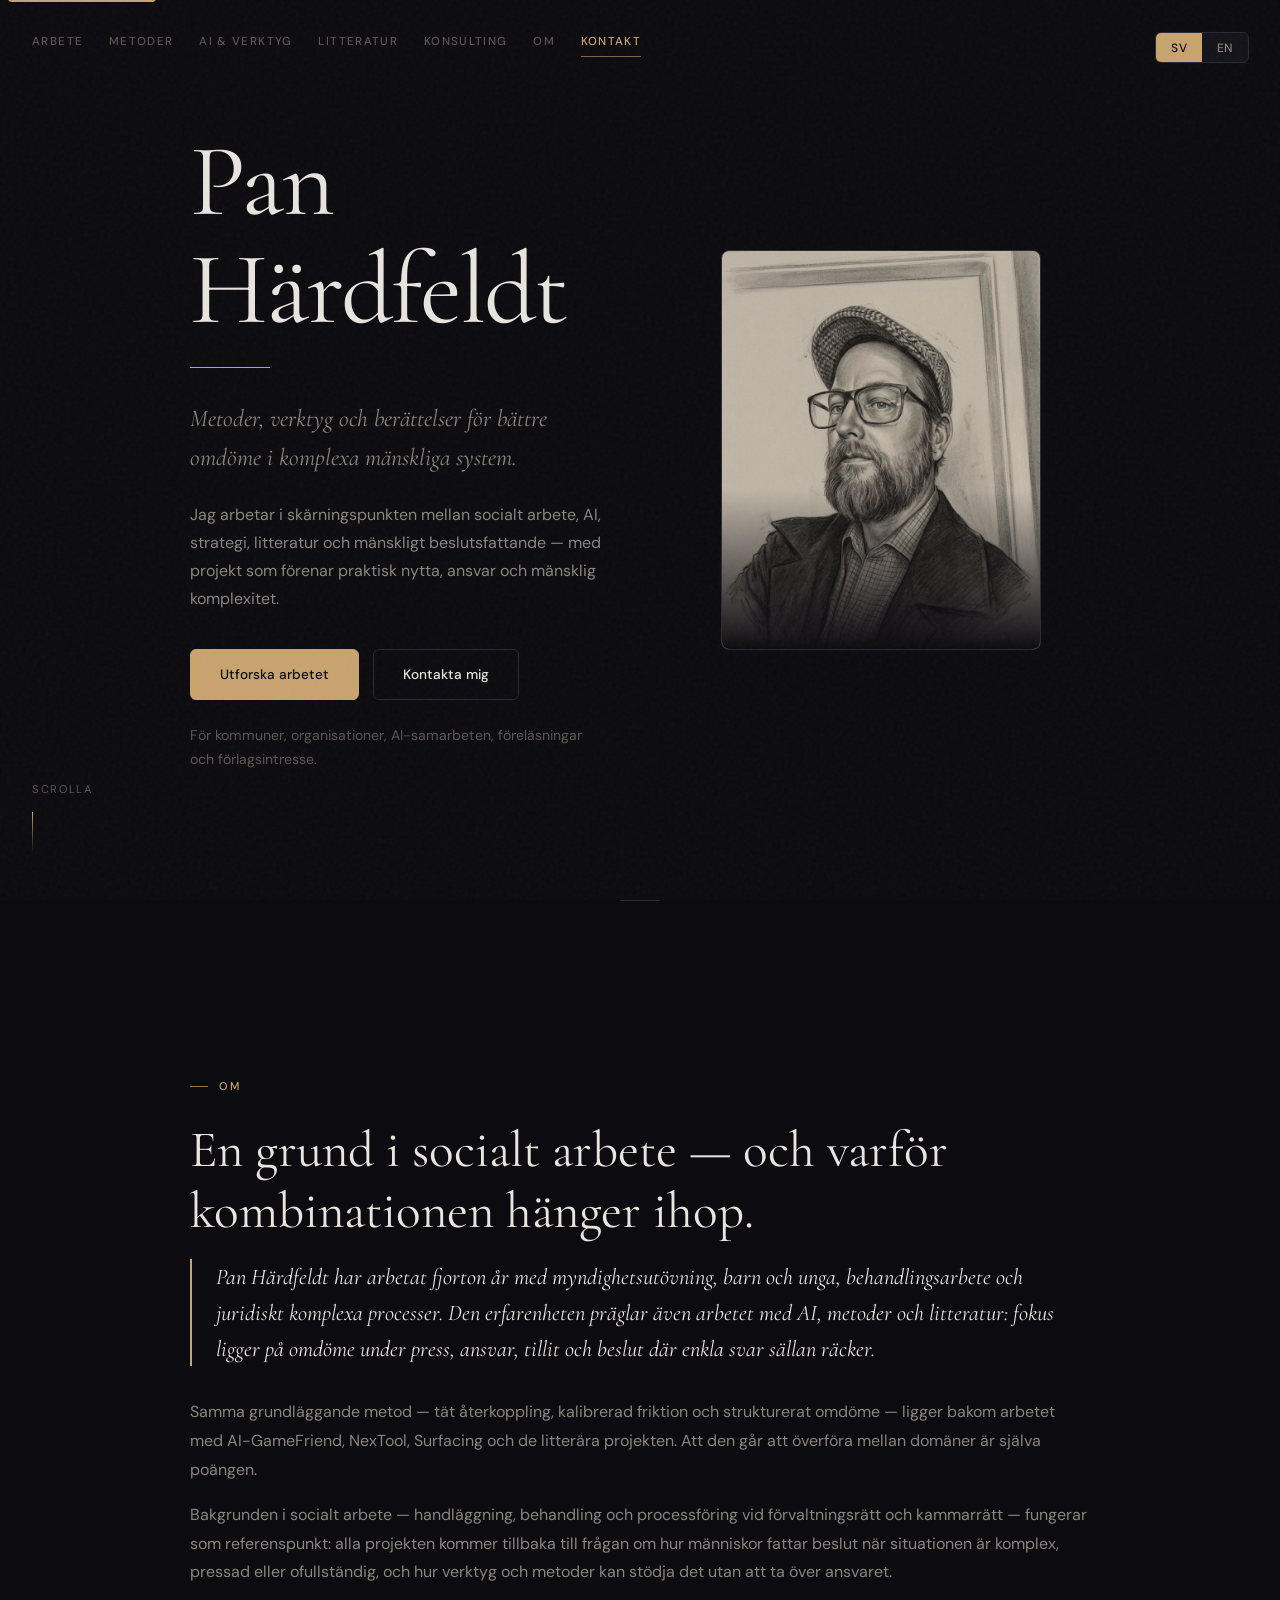
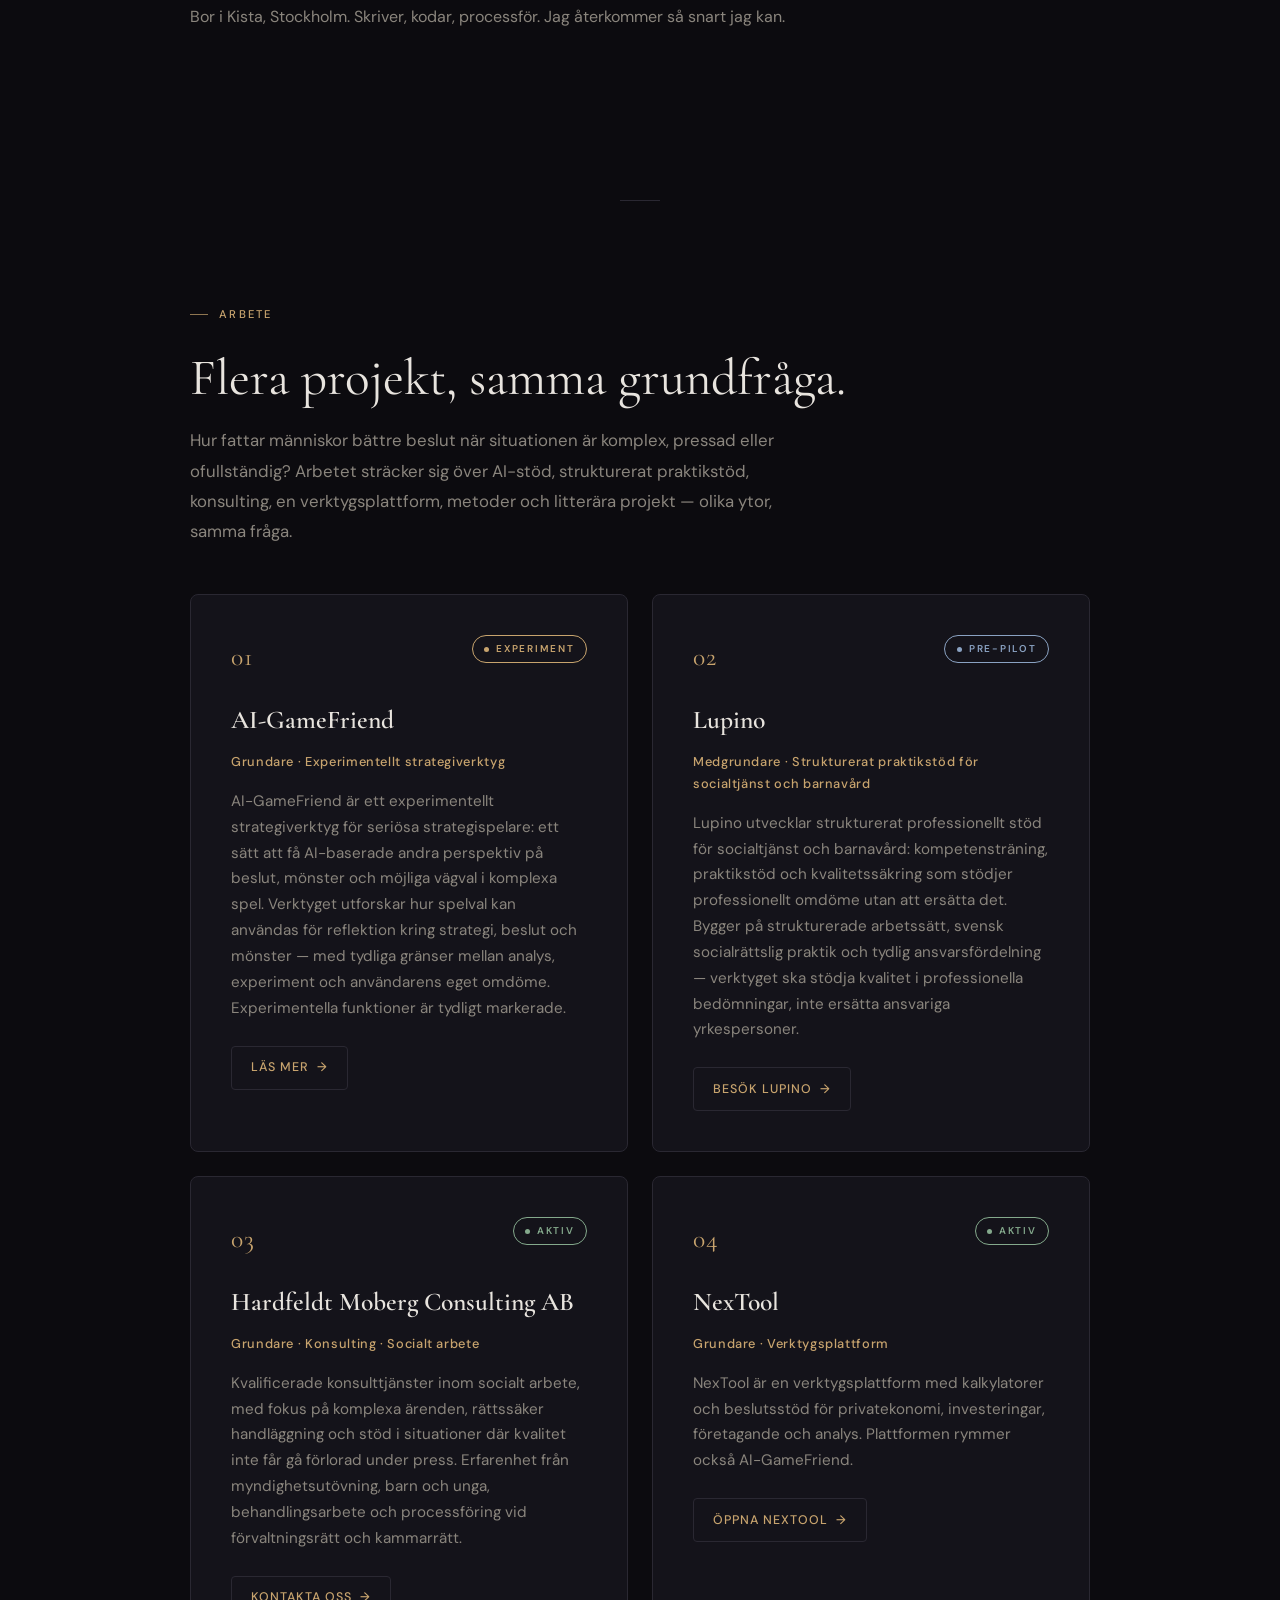
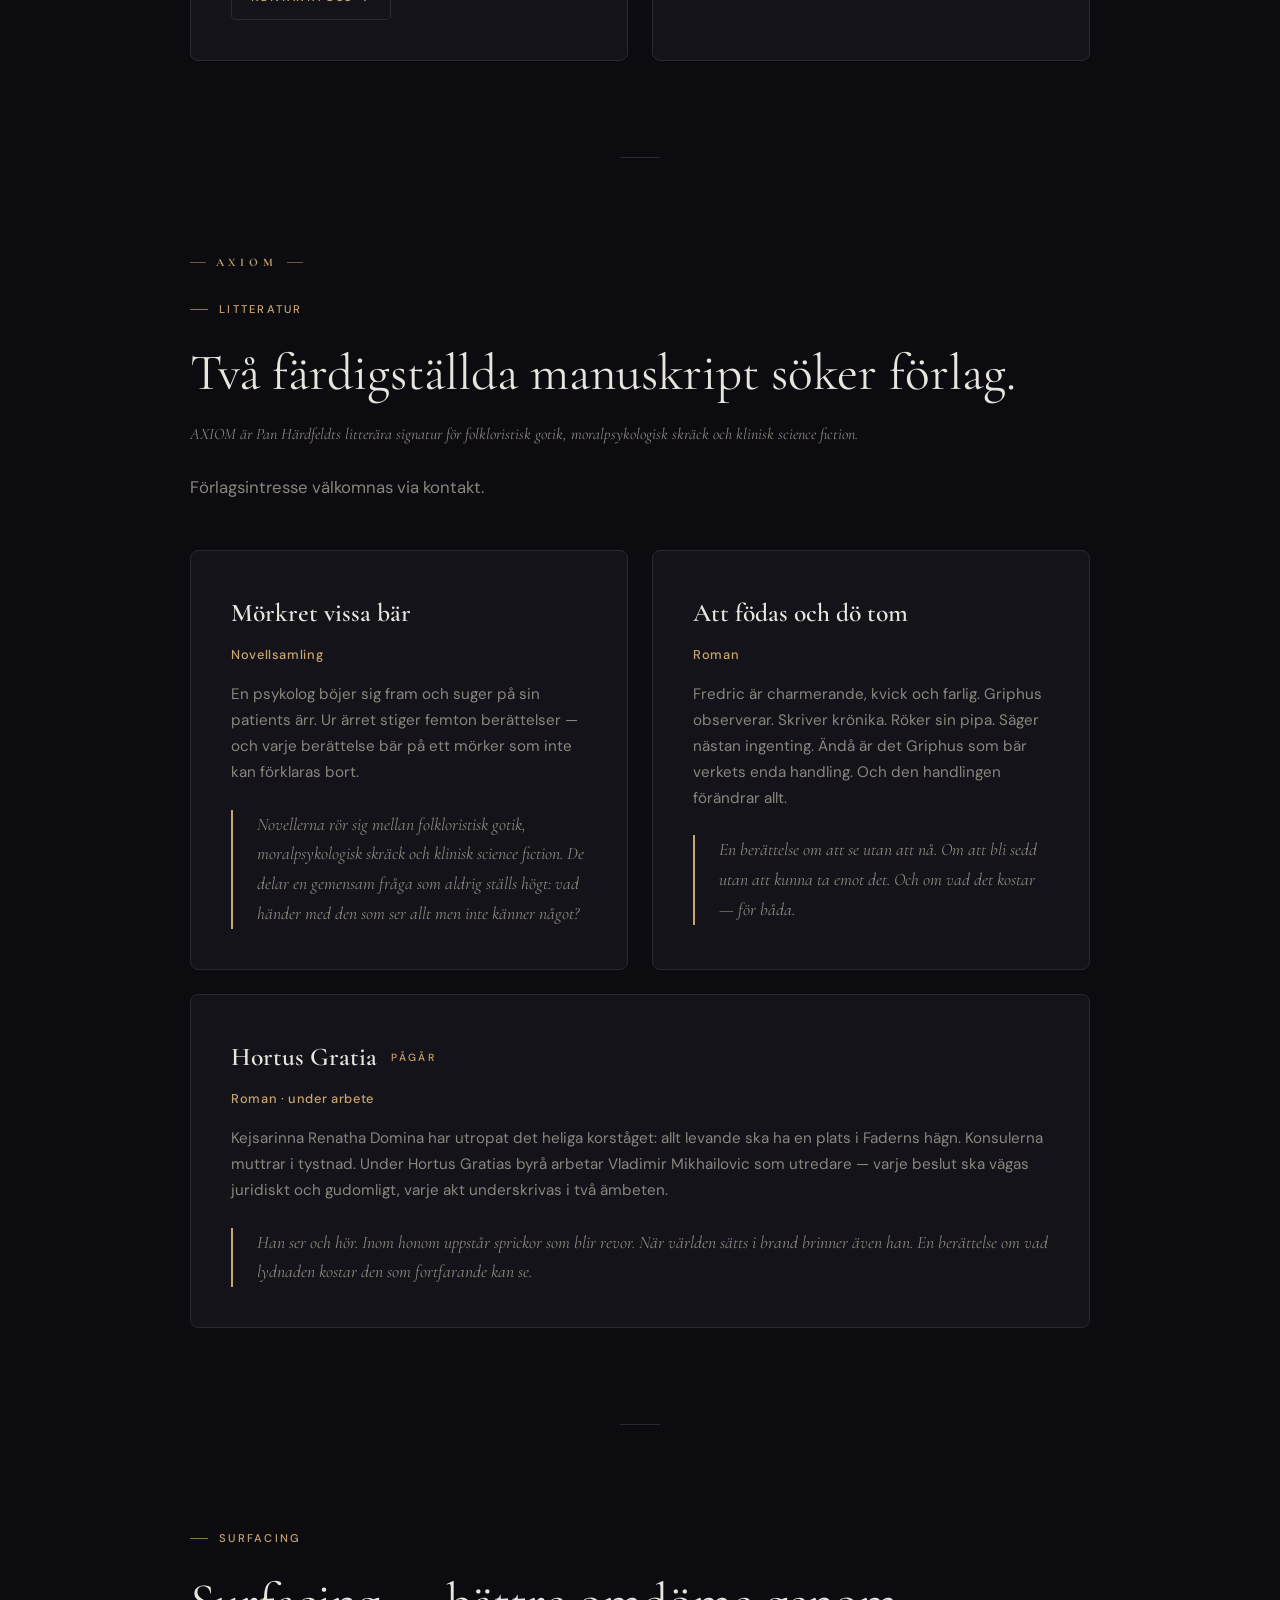
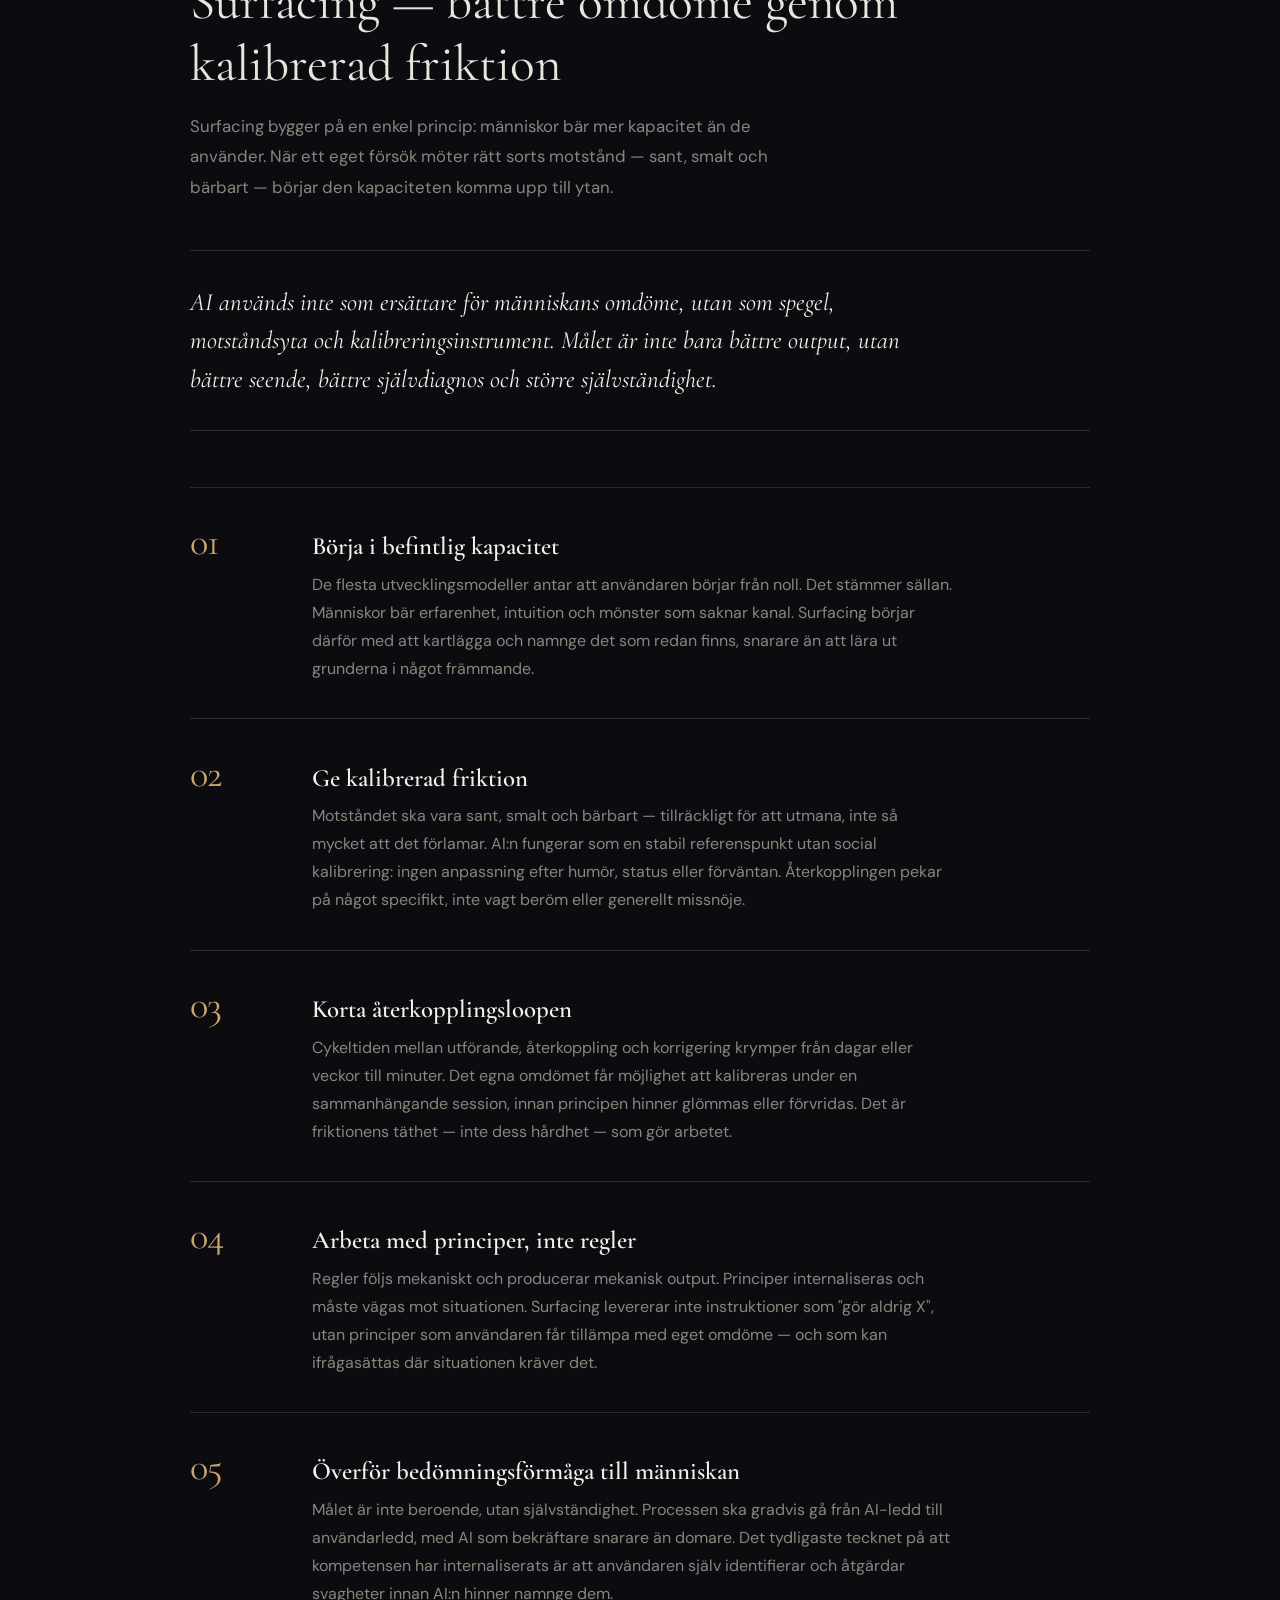
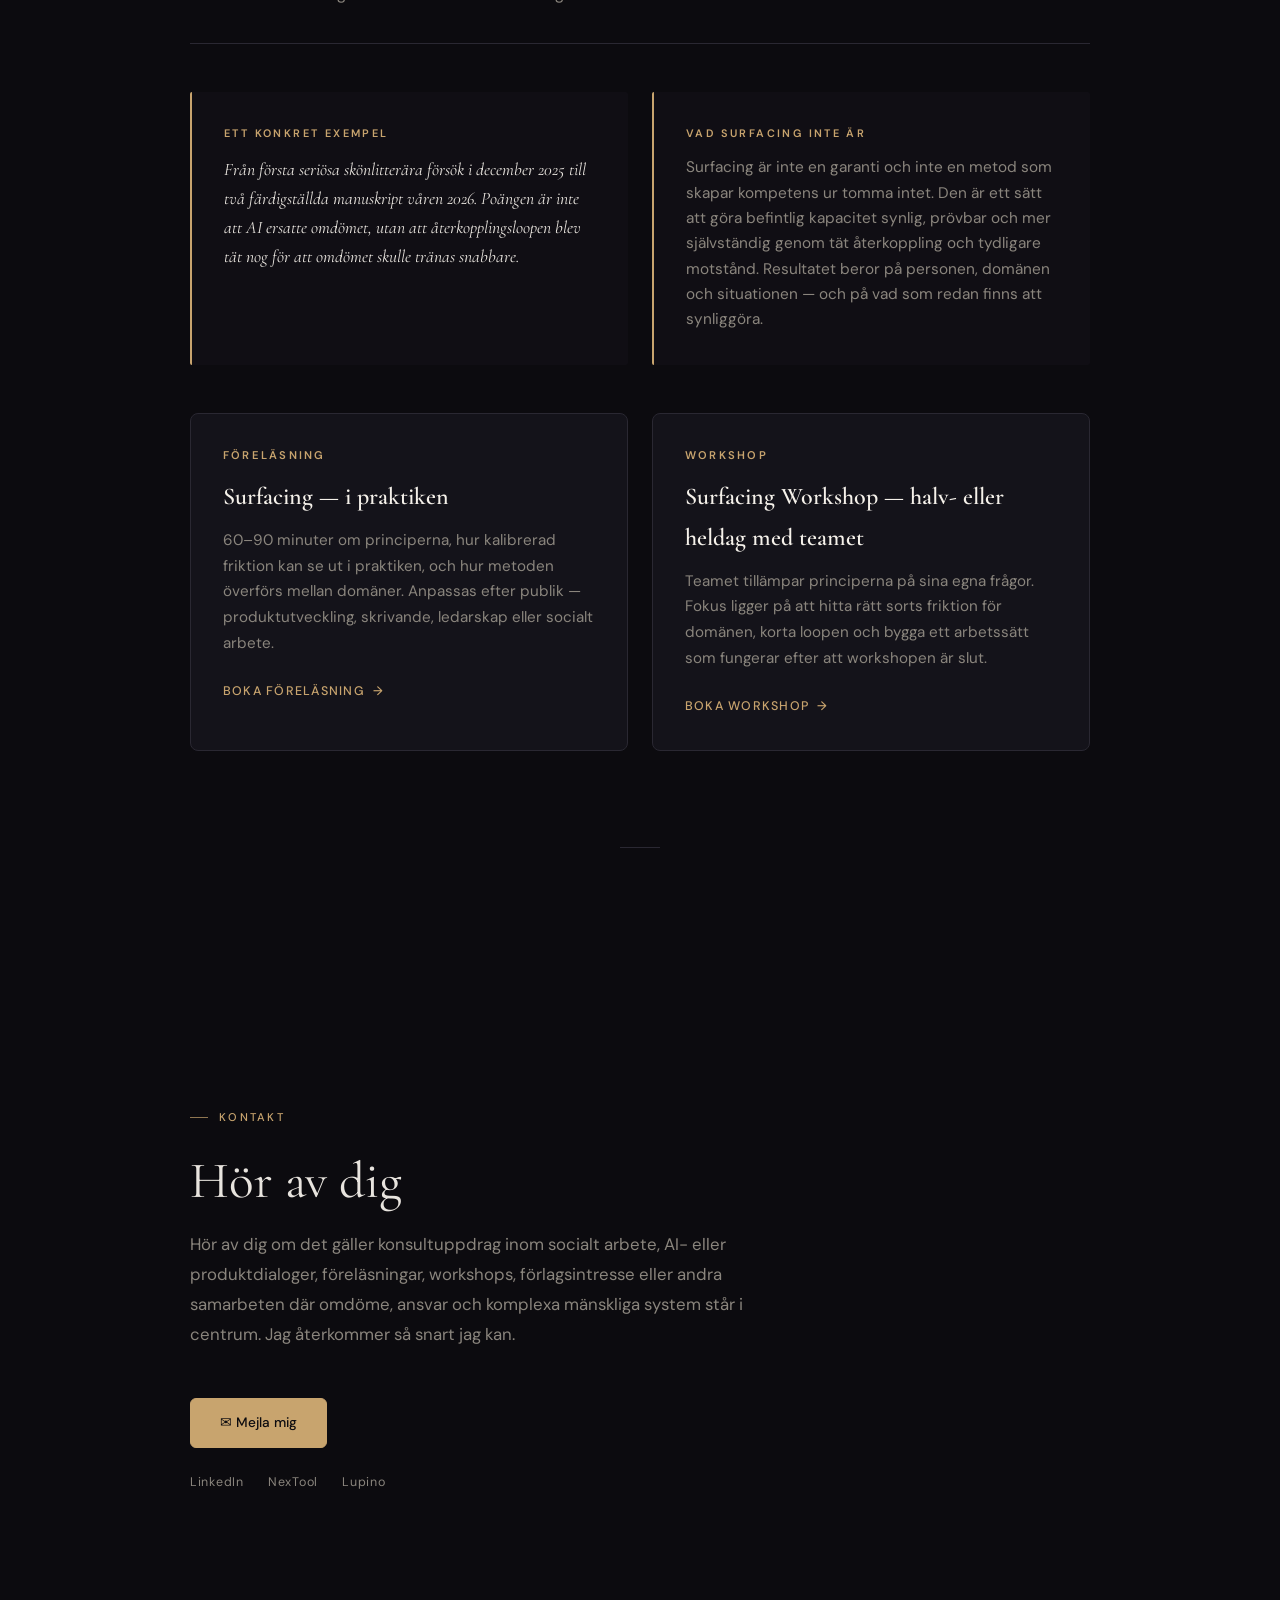
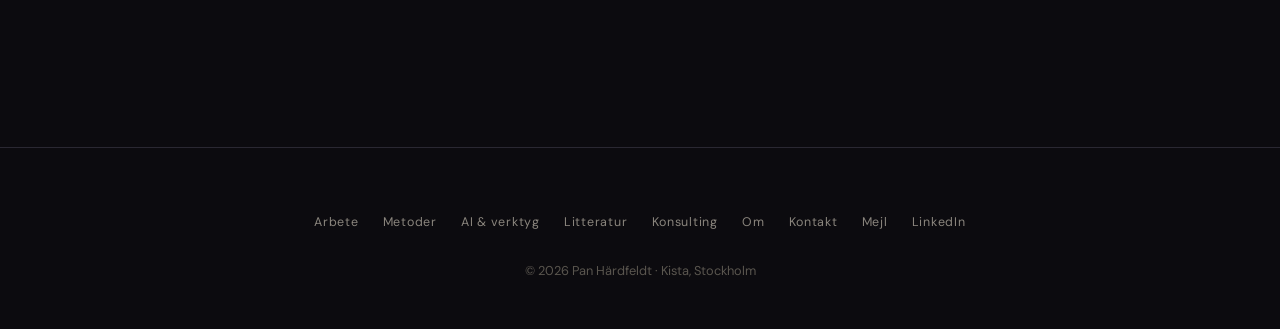
==== commit 6d3fd978: "Reframe Methods page hierarchy: Surfacing as the brand, kalibrerad friktion as a principle - Main ti" ====
--- a/index.html
+++ b/index.html
@@ -1228,7 +1228,7 @@
   <div class="container">
     <header class="reveal">
       <span class="section-label" data-sv="Surfacing" data-en="Surfacing">Surfacing</span>
-      <h2 class="section-title" data-sv="Kalibrerad friktion för bättre omdöme" data-en="Calibrated friction for better judgement">Kalibrerad friktion för bättre omdöme</h2>
+      <h2 class="section-title" data-sv="Surfacing — bättre omdöme genom kalibrerad friktion" data-en="Surfacing — better judgement through calibrated friction">Surfacing — bättre omdöme genom kalibrerad friktion</h2>
       <p class="section-desc" data-sv="Surfacing bygger på en enkel princip: människor bär mer kapacitet än de använder. När ett eget försök möter rätt sorts motstånd — sant, smalt och bärbart — börjar den kapaciteten komma upp till ytan." data-en="Surfacing rests on a simple principle: people carry more capacity than they use. When an honest attempt meets the right kind of resistance — true, narrow, and bearable — that capacity starts to surface.">Surfacing bygger på en enkel princip: människor bär mer kapacitet än de använder. När ett eget försök möter rätt sorts motstånd — sant, smalt och bärbart — börjar den kapaciteten komma upp till ytan.</p>
     </header>
 
@@ -1294,7 +1294,7 @@
       </a>
       <a href="mailto:pan.hardfeldt@gmail.com?subject=Workshop" class="cta-card reveal">
         <span class="cta-eyebrow" data-sv="Workshop" data-en="Workshop">Workshop</span>
-        <h3 data-sv="Halv- eller heldag med teamet" data-en="Half- or full-day with the team">Halv- eller heldag med teamet</h3>
+        <h3 data-sv="Surfacing Workshop — halv- eller heldag med teamet" data-en="Surfacing Workshop — half- or full-day with the team">Surfacing Workshop — halv- eller heldag med teamet</h3>
         <p data-sv="Teamet tillämpar principerna på sina egna frågor. Fokus ligger på att hitta rätt sorts friktion för domänen, korta loopen och bygga ett arbetssätt som fungerar efter att workshopen är slut." data-en="The team applies the principles to their own questions. The focus is on finding the right kind of friction for the domain, shortening the loop, and building a way of working that holds after the workshop ends.">Teamet tillämpar principerna på sina egna frågor. Fokus ligger på att hitta rätt sorts friktion för domänen, korta loopen och bygga ett arbetssätt som fungerar efter att workshopen är slut.</p>
         <span class="cta-link" data-sv="Boka workshop" data-en="Book workshop">Boka workshop</span>
       </a>
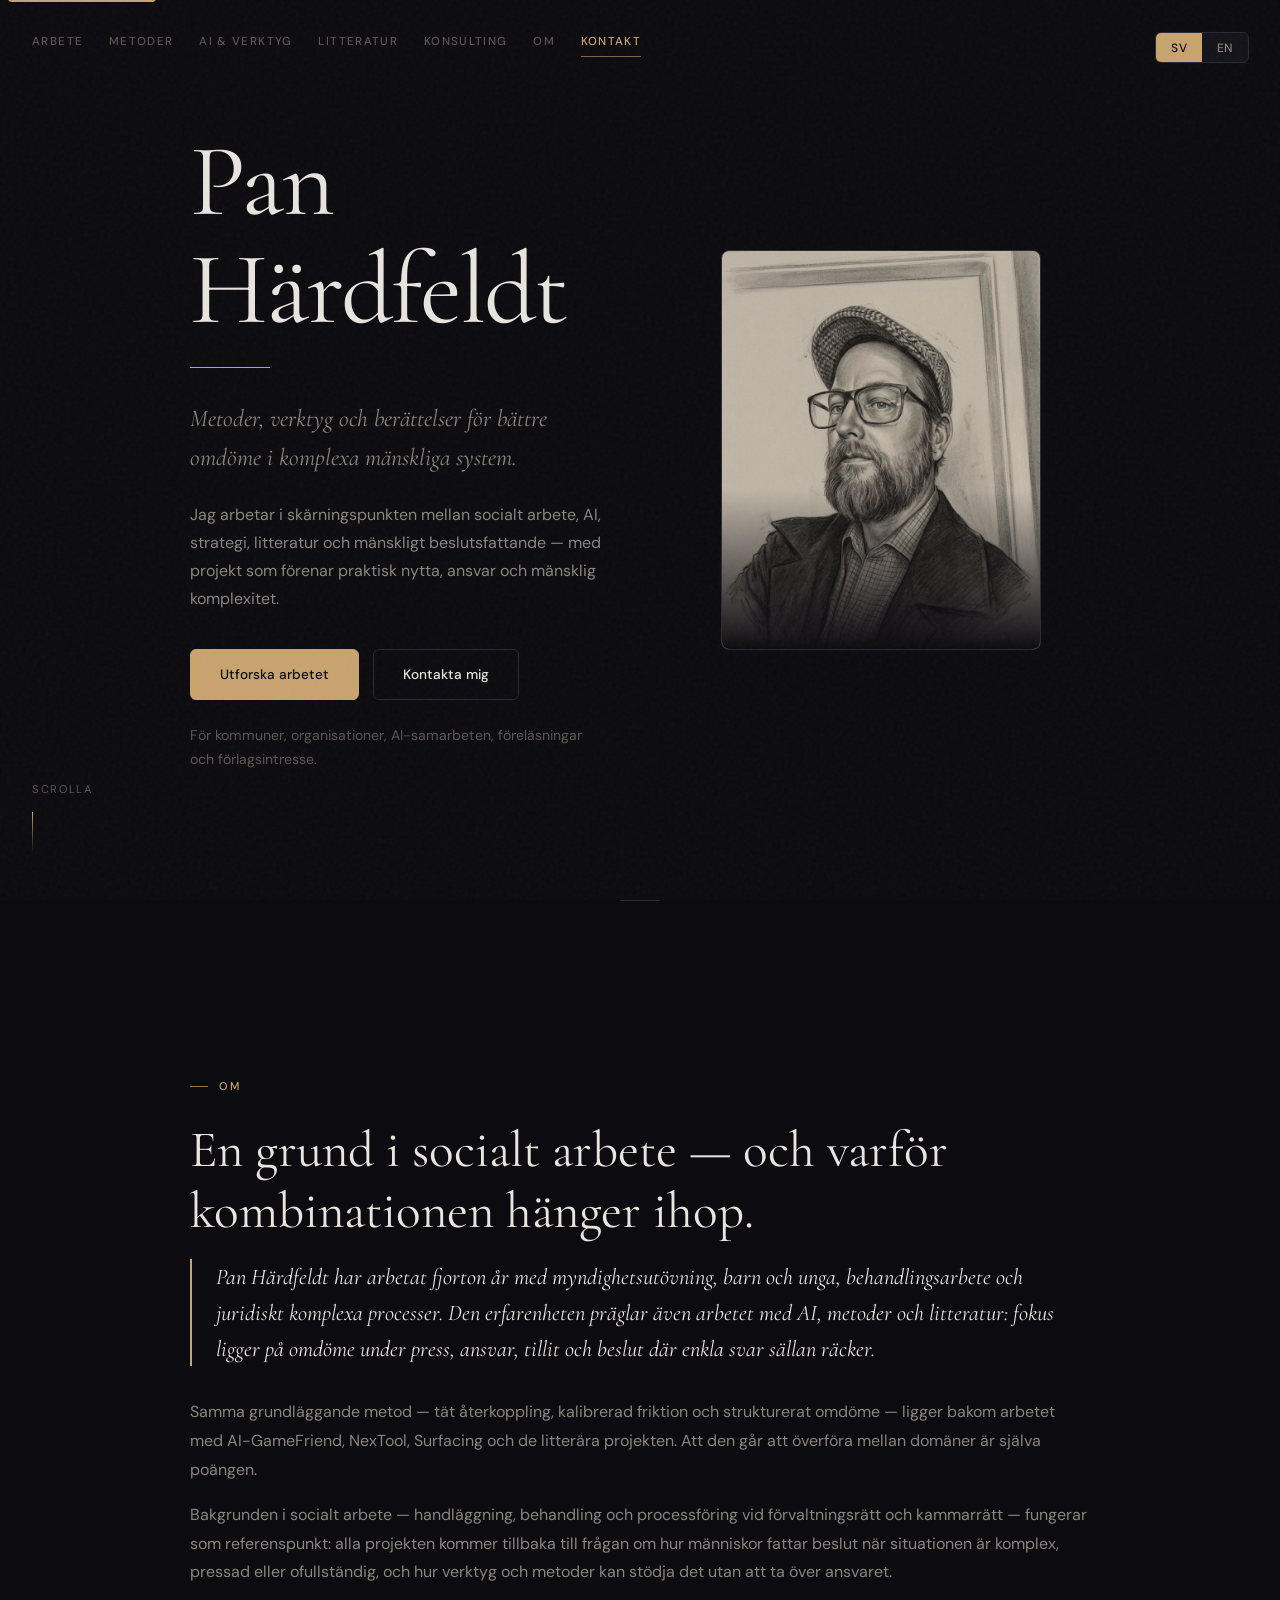
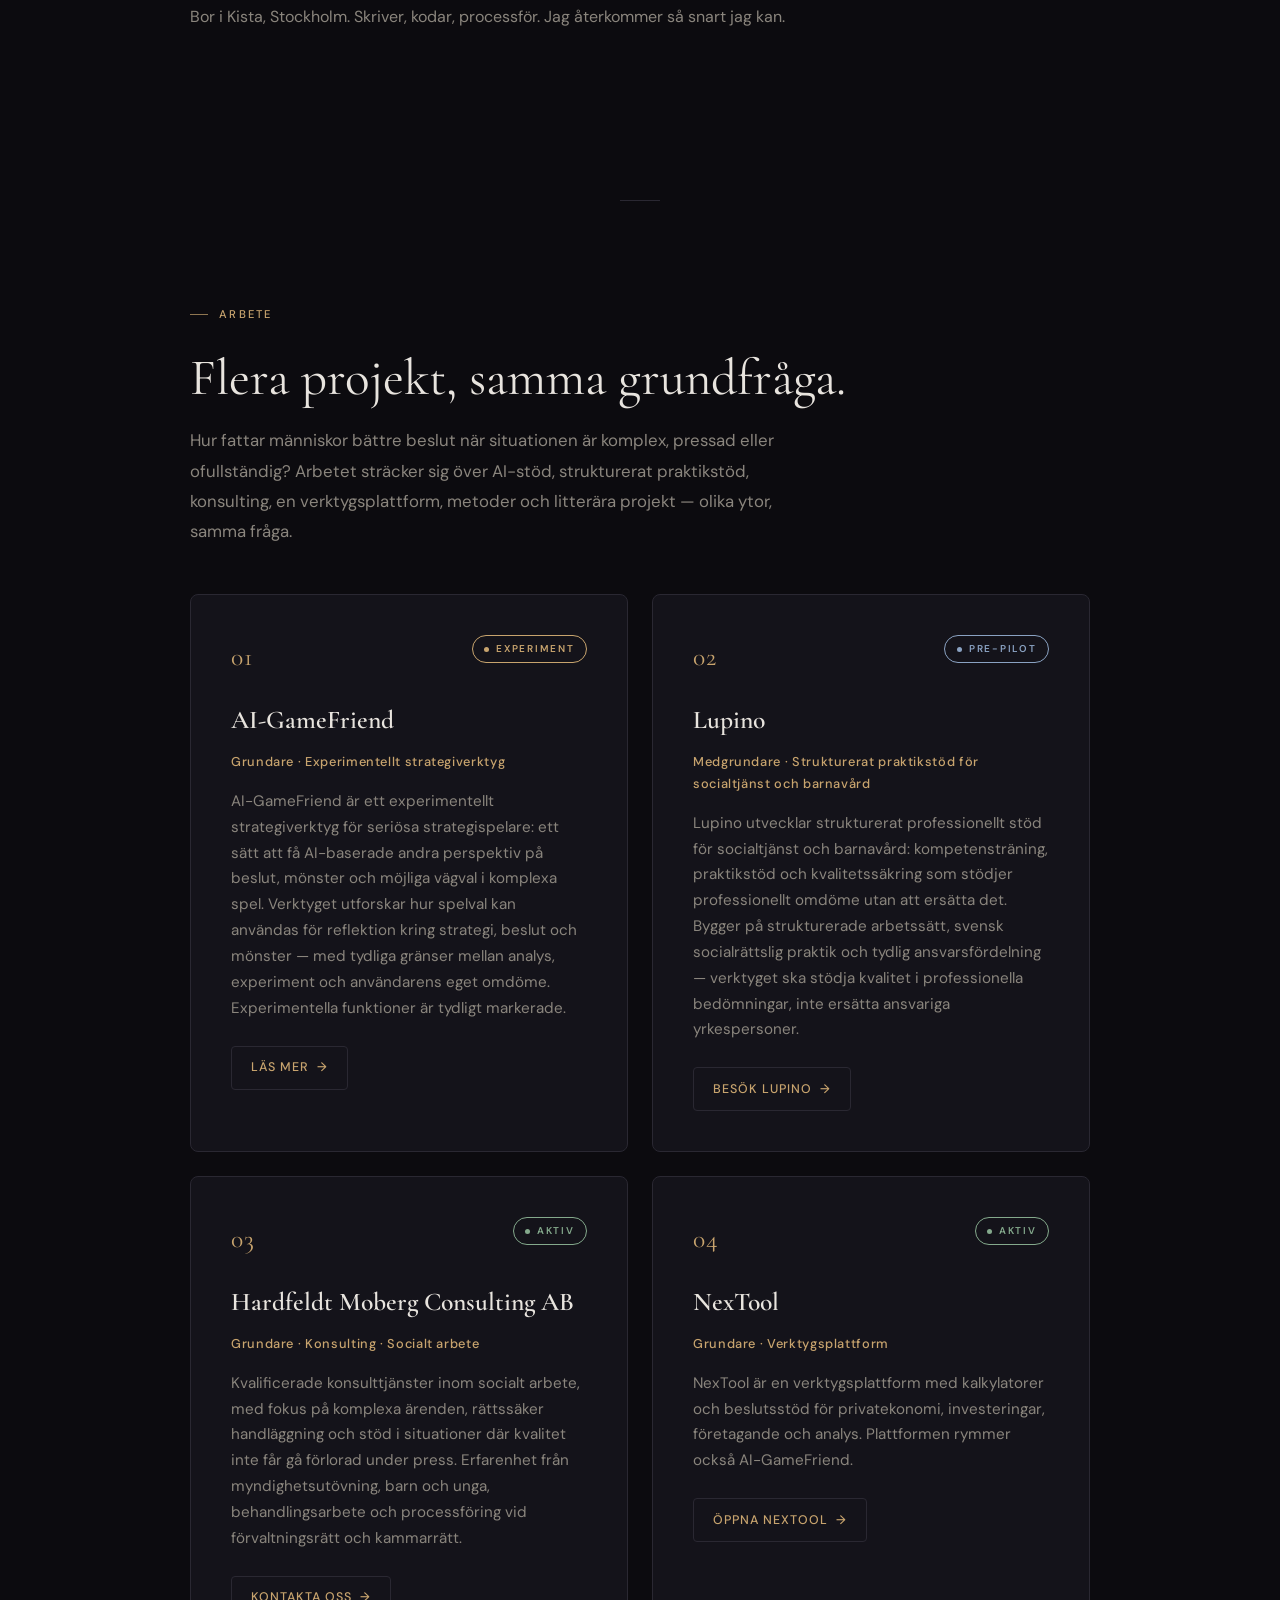
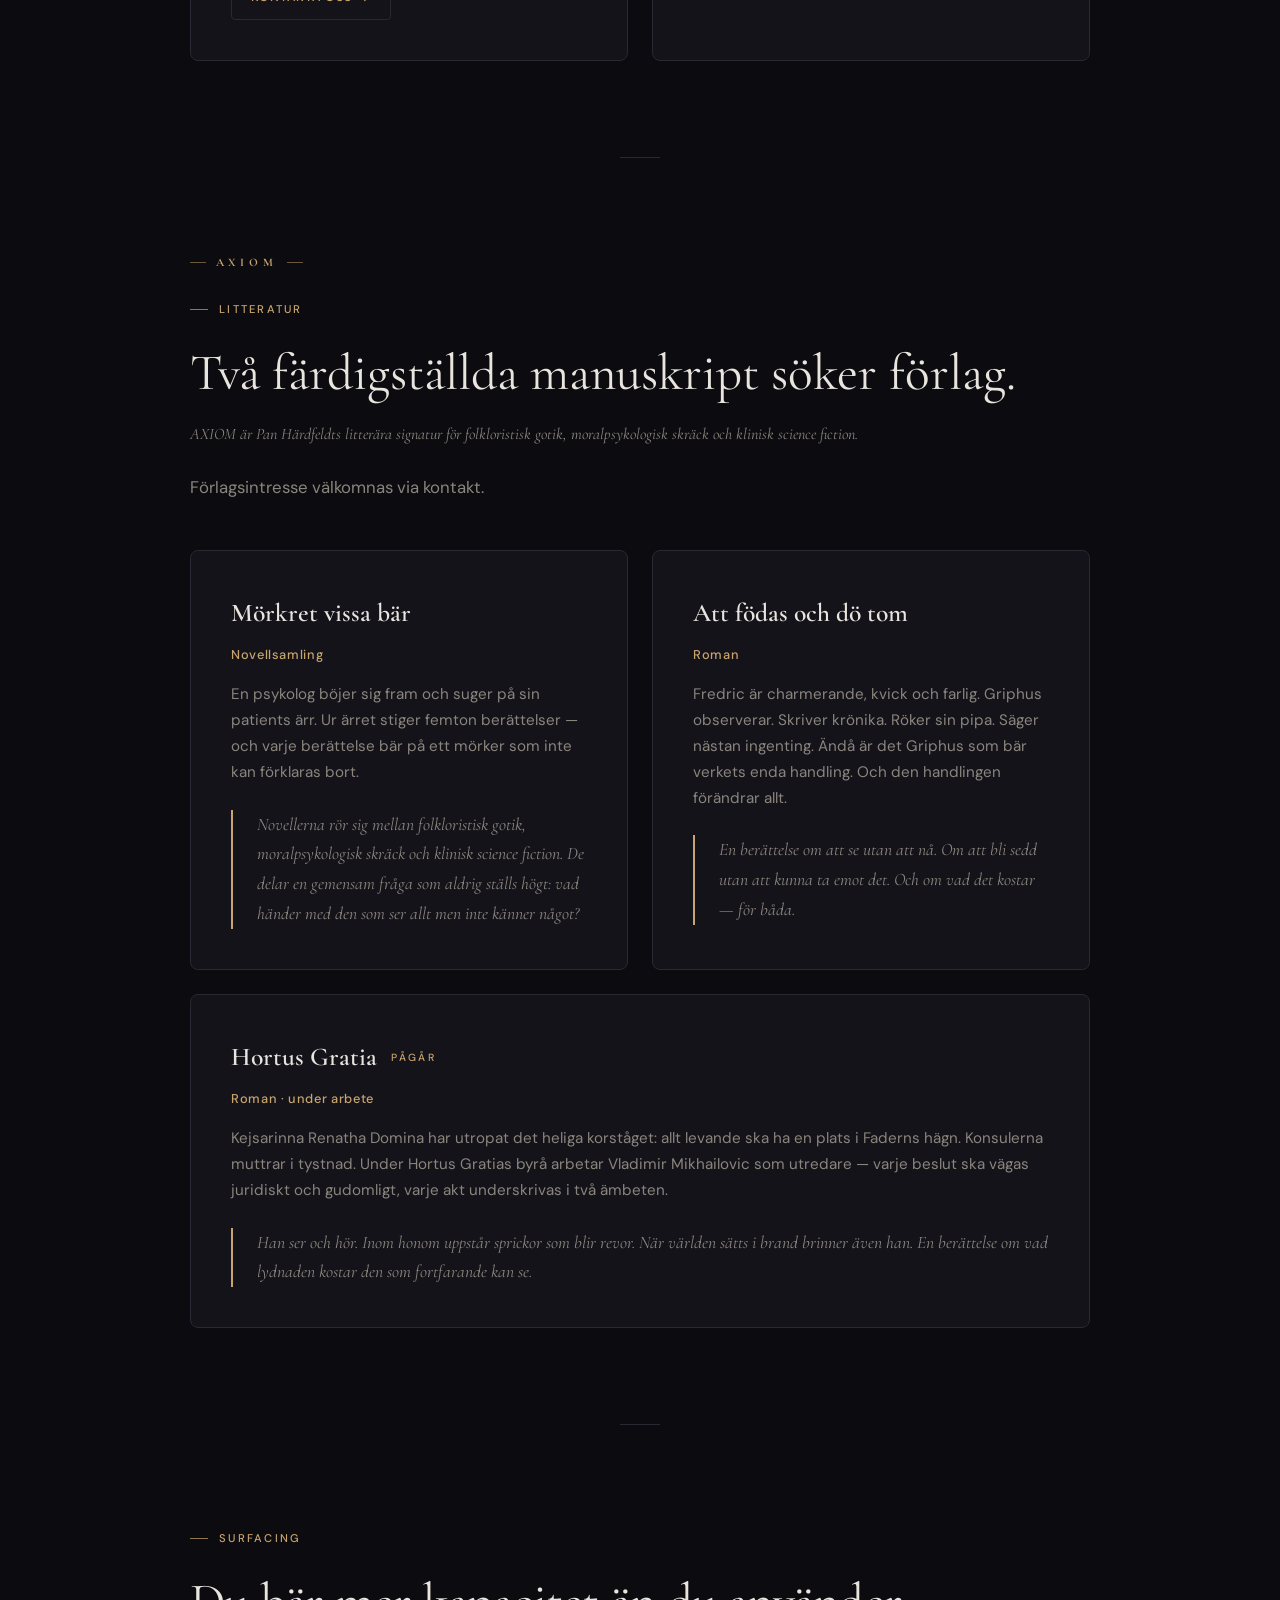
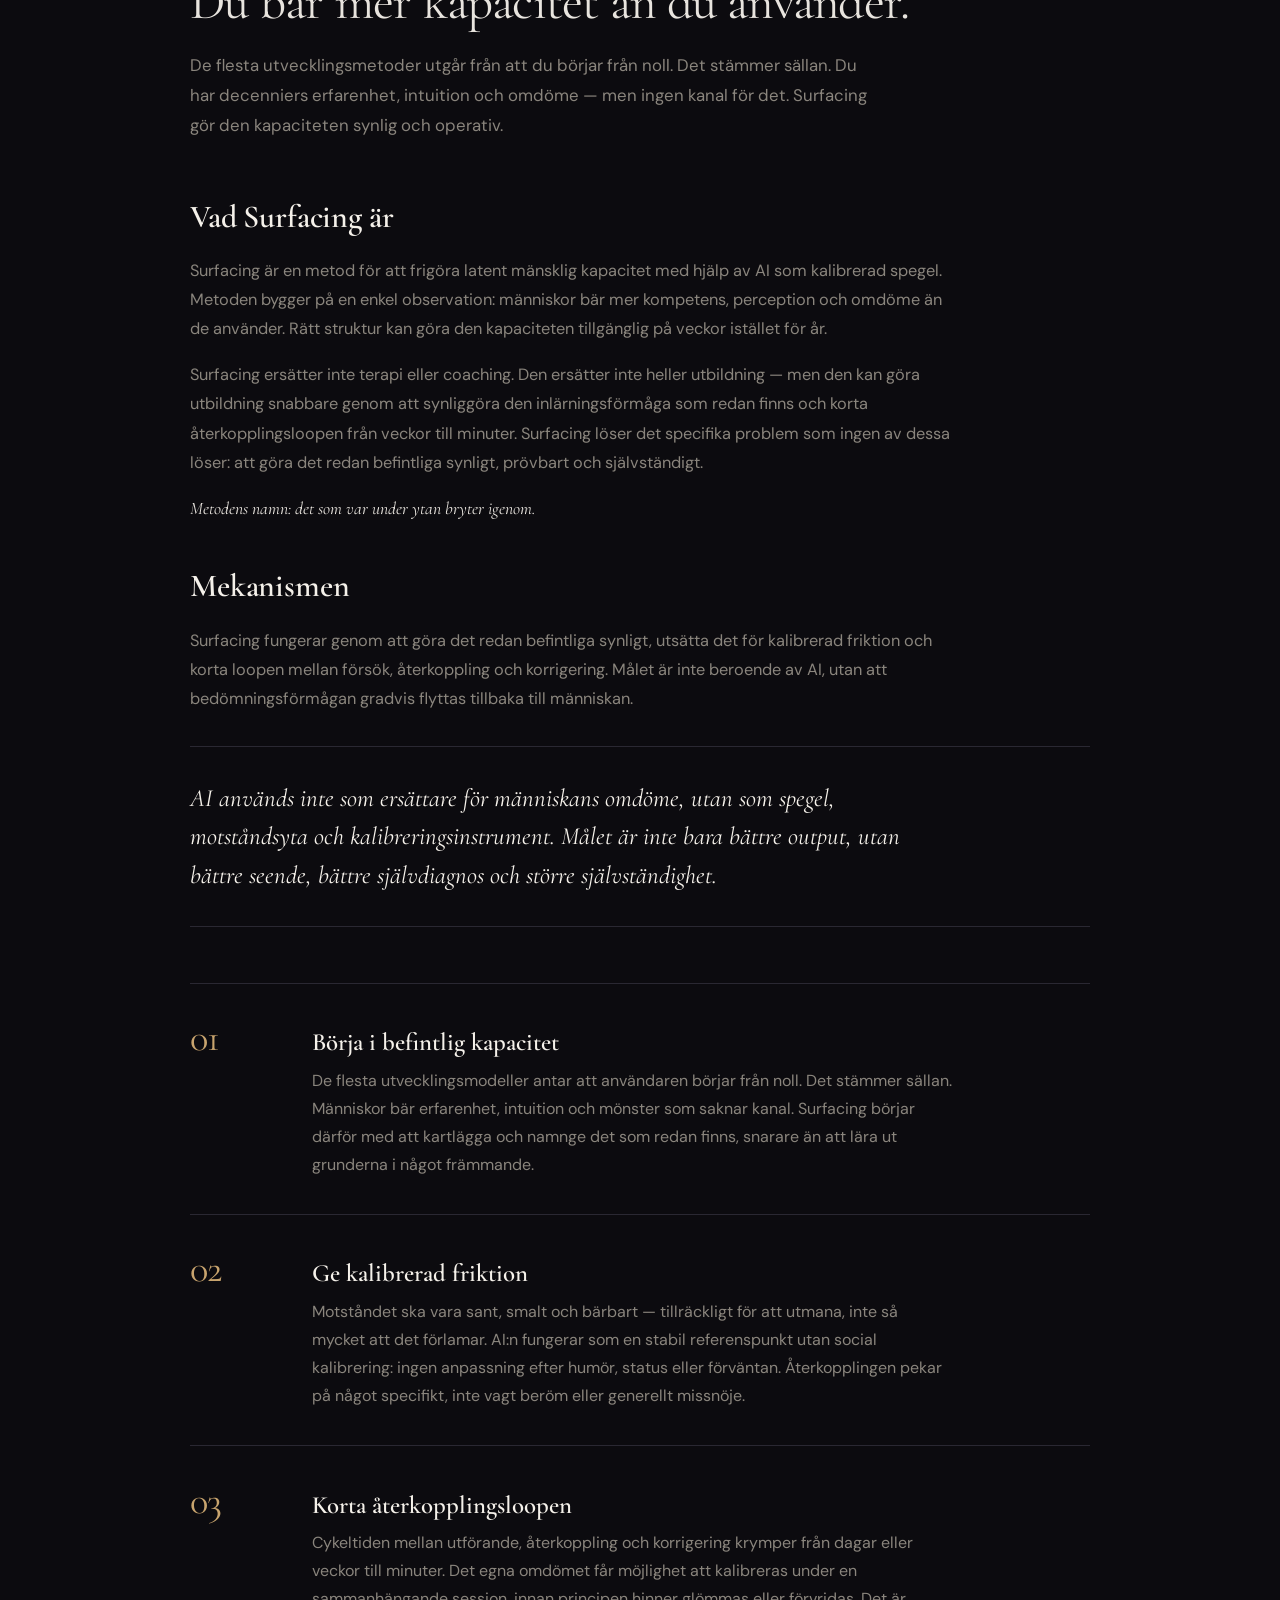
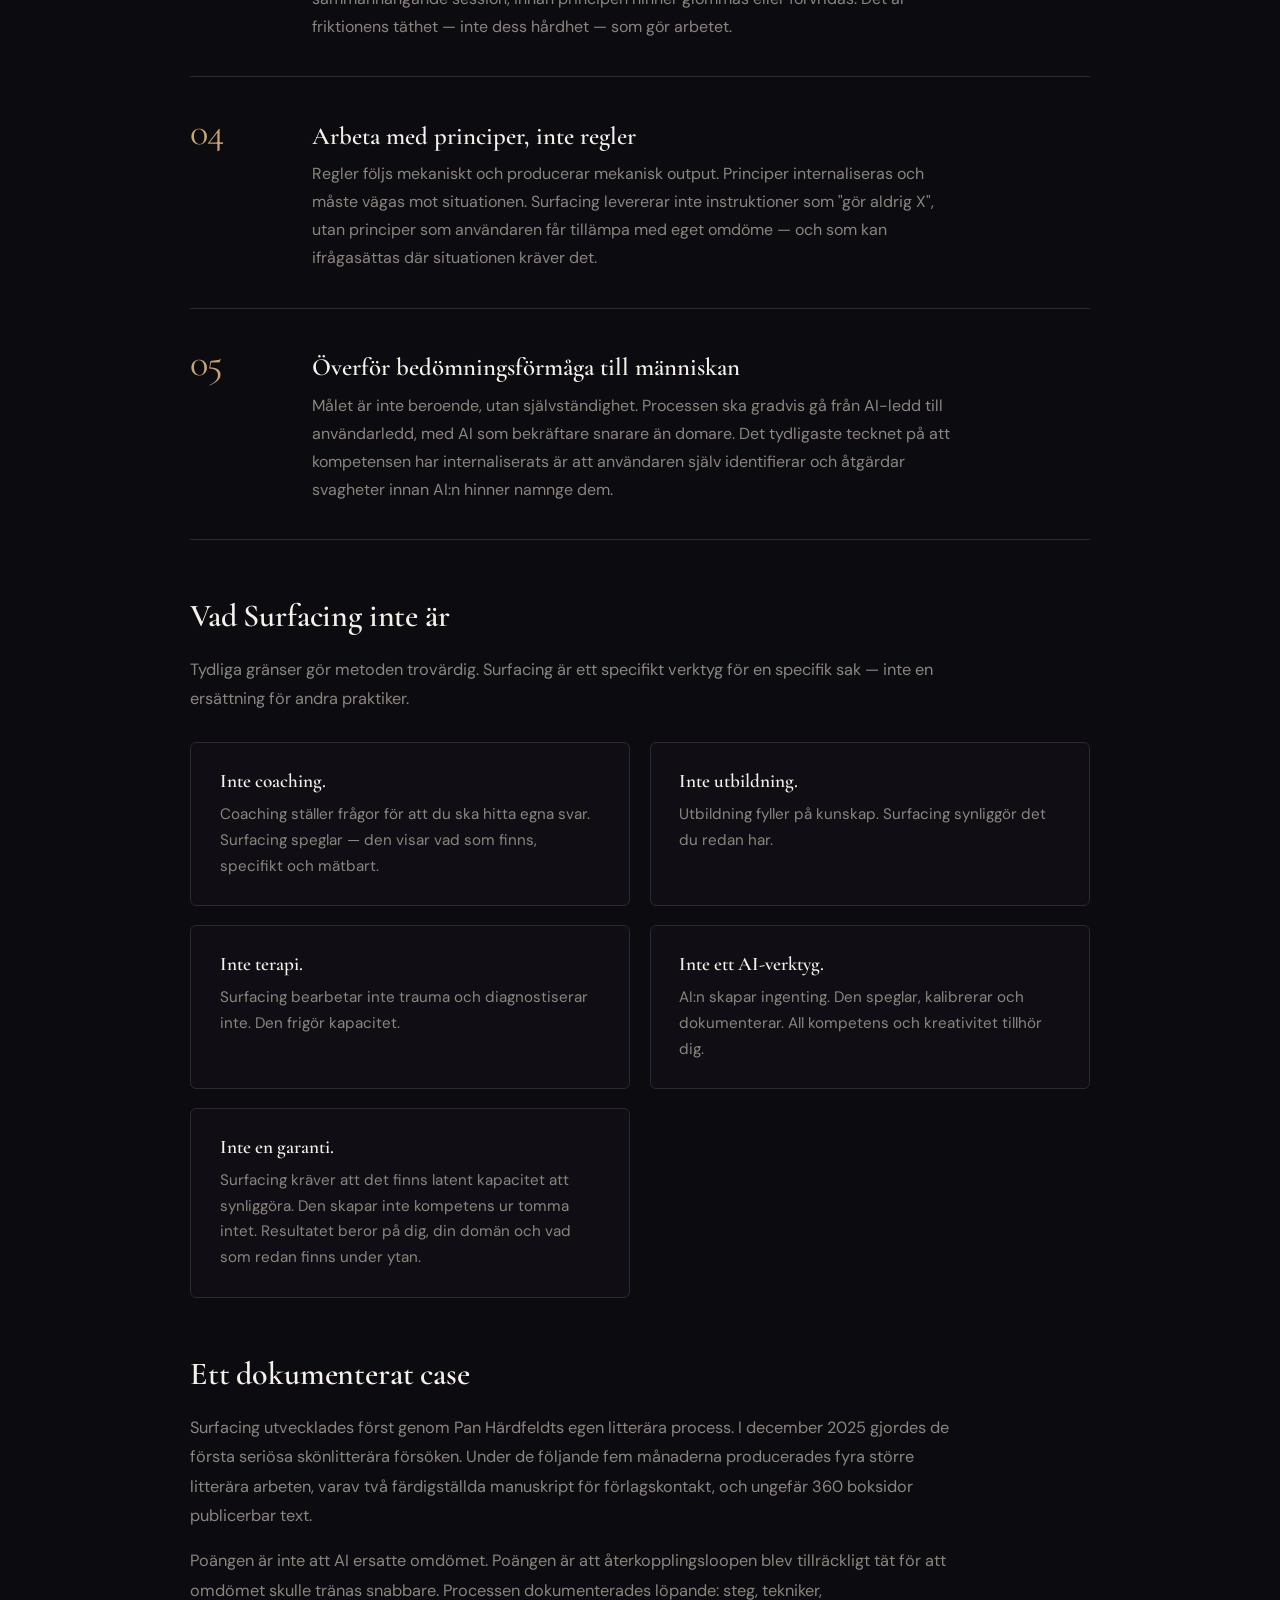
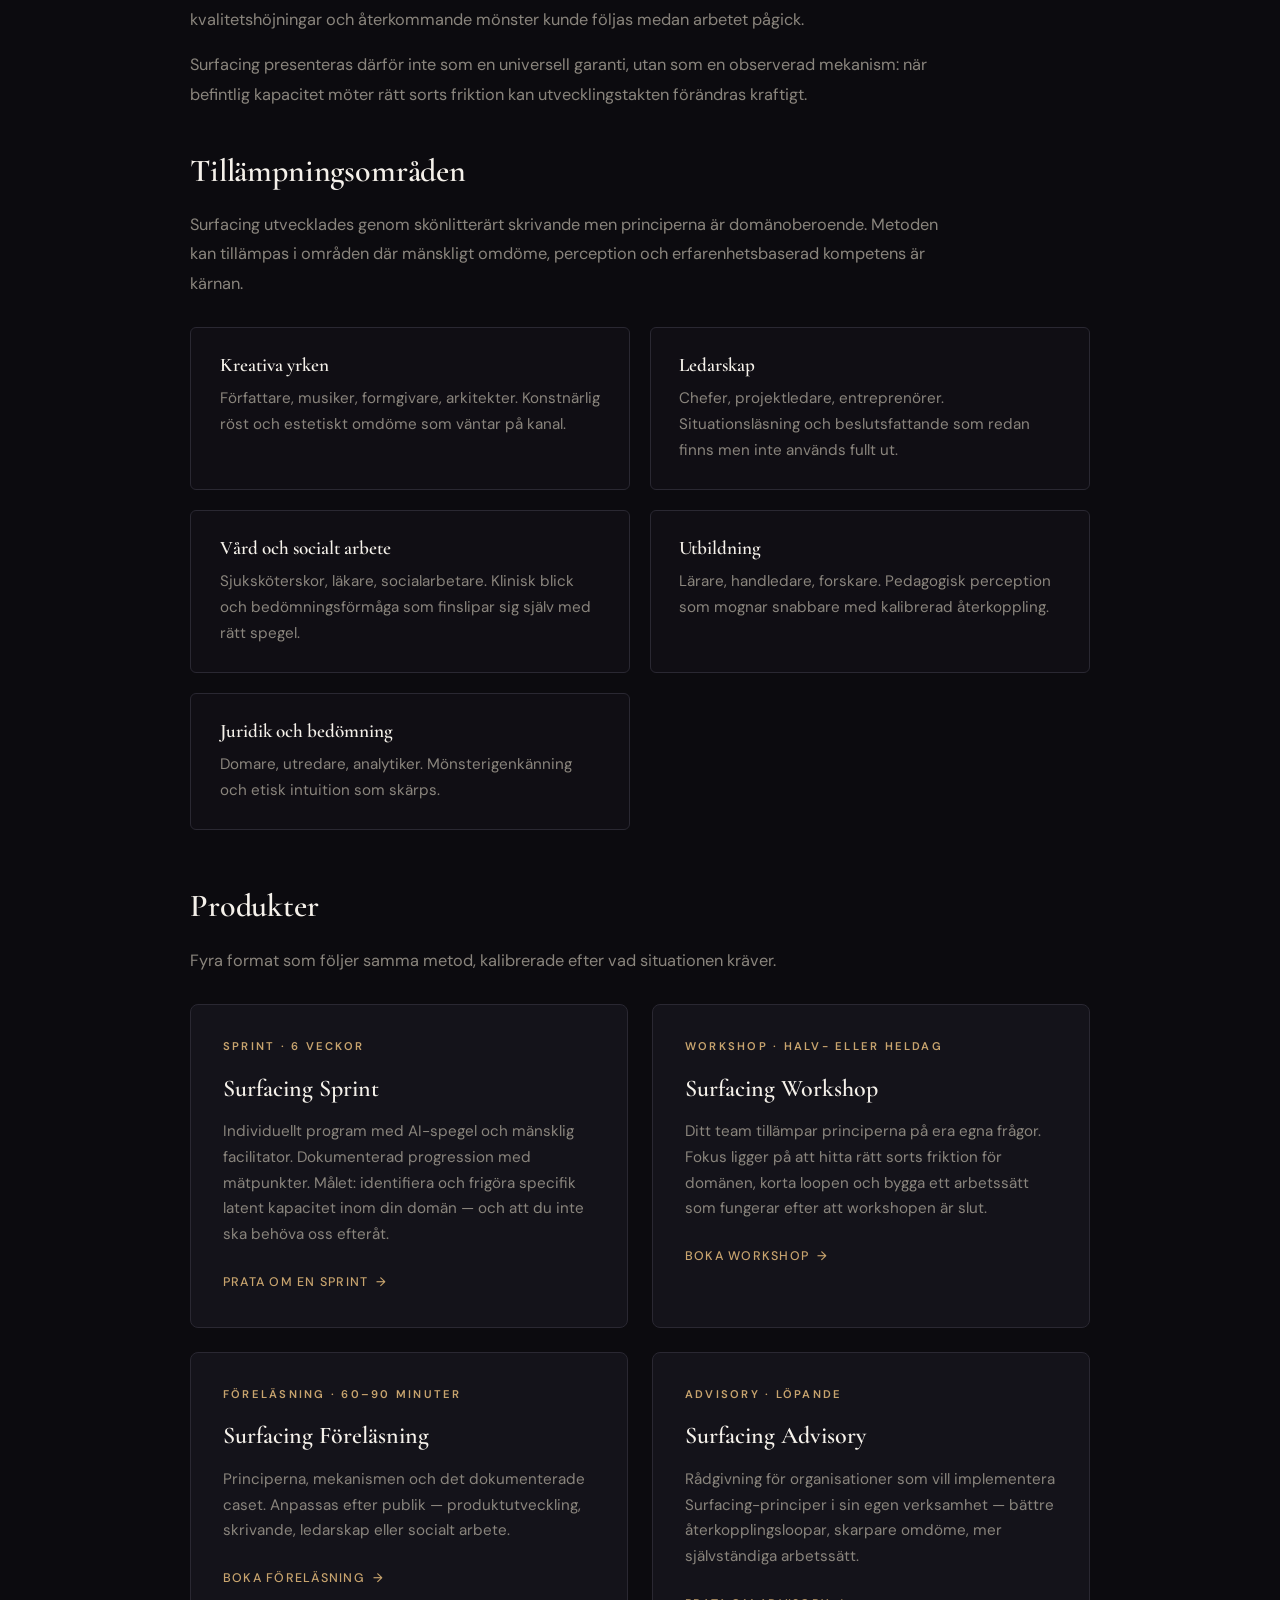
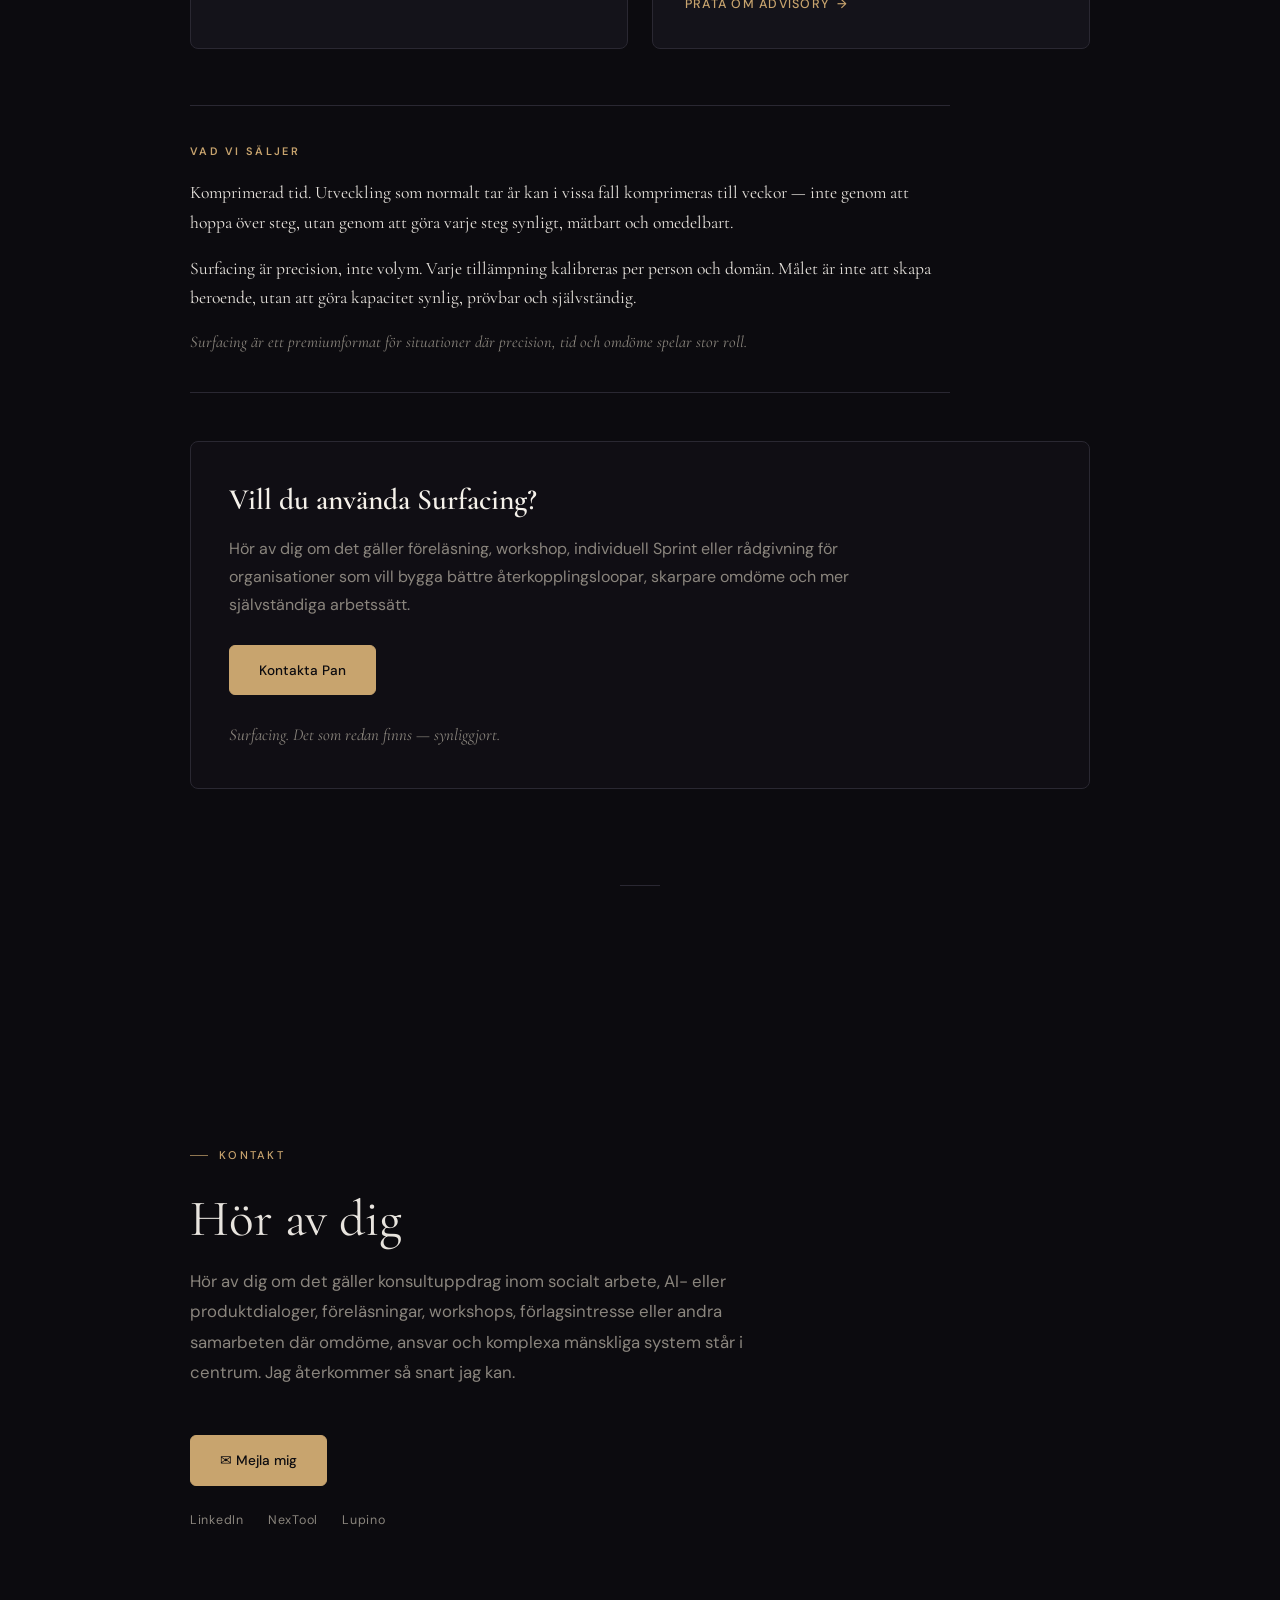
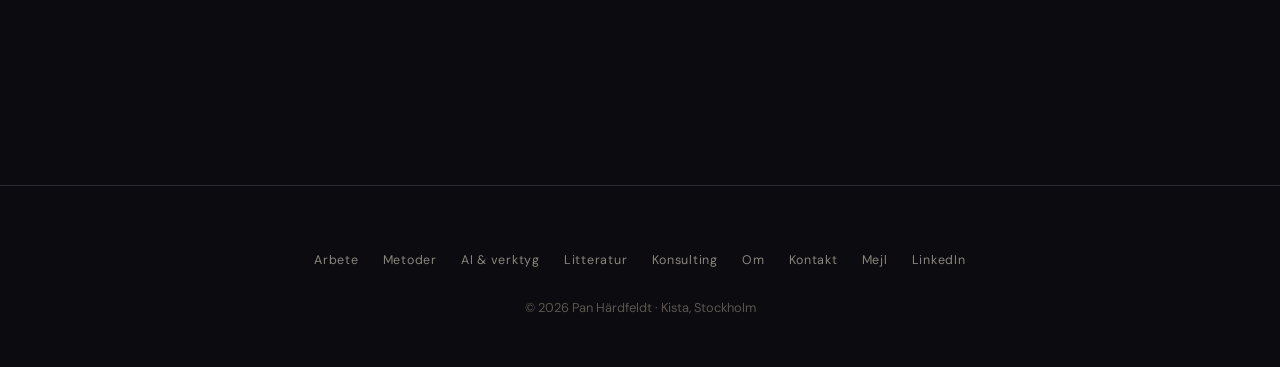
==== commit 96171abb: "Upgrade Surfacing section into a full method-and-offerings surface Reframes the Surfacing section ar" ====
--- a/index.html
+++ b/index.html
@@ -48,6 +48,7 @@
     "Myndighetsutövning barn och unga",
     "AI-stöd för beslutsfattande",
     "Metodutveckling",
+    "Surfacing",
     "Skönlitteratur"
   ]
 }
@@ -909,48 +910,6 @@
   max-width: 640px;
 }
 
-.surface-aside {
-  margin-top: 3rem;
-  display: grid;
-  gap: 1.5rem;
-  grid-template-columns: 1fr;
-}
-.surface-aside-block {
-  padding: 2rem;
-  background: var(--bg-soft);
-  border-left: 2px solid var(--accent);
-  border-radius: 2px;
-}
-.surface-aside-block .aside-label {
-  display: block;
-  font-family: var(--sans);
-  font-size: 0.68rem;
-  font-weight: 600;
-  letter-spacing: 0.22em;
-  text-transform: uppercase;
-  color: var(--accent);
-  margin-bottom: 0.8rem;
-}
-.surface-aside-block p {
-  font-family: var(--serif);
-  font-size: 1.1rem;
-  line-height: 1.65;
-  color: var(--text);
-  font-style: italic;
-}
-.surface-aside-block.caveat p {
-  font-style: normal;
-  font-family: var(--sans);
-  font-size: 0.96rem;
-  color: var(--text-muted);
-}
-
-.surface-cta {
-  margin-top: 3rem;
-  display: grid;
-  gap: 1.5rem;
-  grid-template-columns: 1fr;
-}
 .cta-card {
   display: block;
   padding: 2rem;
@@ -1002,13 +961,163 @@
 .cta-card .cta-link::after { content: '→'; }
 .cta-card:hover .cta-link { gap: 0.8rem; }
 
+/* ─── SURFACING UPGRADE ─── */
+.surfacing-hero {
+  max-width: 780px;
+  letter-spacing: -0.015em;
+}
+.surfacing-lead {
+  max-width: 680px;
+  margin-bottom: 0;
+}
+
+.surface-block {
+  margin-top: 3.5rem;
+  max-width: 760px;
+}
+.surface-block + .surface-block { margin-top: 2.6rem; }
+.surface-h3 {
+  font-family: var(--serif);
+  font-size: clamp(1.55rem, 2.6vw, 2rem);
+  font-weight: 600;
+  line-height: 1.25;
+  color: var(--text-bright);
+  margin-bottom: 1.2rem;
+  letter-spacing: -0.005em;
+}
+.surface-block p {
+  color: var(--text-muted);
+  font-size: 1.02rem;
+  line-height: 1.8;
+  margin-bottom: 1rem;
+}
+.surface-block p:last-child { margin-bottom: 0; }
+.surface-block p.closing-line {
+  font-family: var(--serif);
+  font-style: italic;
+  color: var(--text);
+  font-size: 1.1rem;
+  margin-top: 0.4rem;
+}
+
+.not-grid,
+.apply-grid {
+  margin-top: 1.8rem;
+  display: grid;
+  gap: 1.2rem;
+  grid-template-columns: 1fr;
+}
+
+.not-card,
+.apply-card {
+  padding: 1.6rem 1.8rem;
+  background: var(--bg-soft);
+  border: 1px solid var(--border);
+  border-radius: 6px;
+  transition: border-color 0.3s var(--ease), background 0.3s var(--ease), transform 0.3s var(--ease);
+}
+.not-card:hover {
+  border-color: var(--border-strong);
+  background: var(--bg-card);
+}
+.apply-card:hover {
+  border-color: var(--accent);
+  background: var(--bg-card-hover);
+  transform: translateY(-2px);
+}
+.not-card h4,
+.apply-card h4 {
+  font-family: var(--serif);
+  font-size: 1.2rem;
+  font-weight: 600;
+  color: var(--text-bright);
+  margin-bottom: 0.5rem;
+  line-height: 1.3;
+}
+.not-card p,
+.apply-card p {
+  color: var(--text-muted);
+  font-size: 0.95rem;
+  line-height: 1.7;
+}
+
+.products-grid {
+  margin-top: 1.8rem;
+  display: grid;
+  gap: 1.5rem;
+  grid-template-columns: 1fr;
+}
+
+.value-block {
+  margin-top: 3.5rem;
+  padding: 2.2rem 0;
+  border-top: 1px solid var(--border);
+  border-bottom: 1px solid var(--border);
+  max-width: 760px;
+}
+.value-block .aside-label {
+  display: block;
+  font-family: var(--sans);
+  font-size: 0.68rem;
+  font-weight: 600;
+  letter-spacing: 0.22em;
+  text-transform: uppercase;
+  color: var(--accent);
+  margin-bottom: 1.1rem;
+}
+.value-block p {
+  font-family: var(--serif);
+  font-size: 1.1rem;
+  line-height: 1.7;
+  color: var(--text);
+  margin-bottom: 1rem;
+}
+.value-block p:last-child {
+  margin-bottom: 0;
+  color: var(--text-muted);
+  font-style: italic;
+  font-size: 1.02rem;
+}
+
+.surface-final-cta {
+  margin-top: 3rem;
+  padding: 2.4rem;
+  background: var(--bg-soft);
+  border: 1px solid var(--border);
+  border-radius: 8px;
+}
+.surface-final-cta h3 {
+  font-family: var(--serif);
+  font-size: clamp(1.4rem, 2.4vw, 1.85rem);
+  font-weight: 600;
+  color: var(--text-bright);
+  margin-bottom: 1rem;
+  line-height: 1.3;
+}
+.surface-final-cta p {
+  color: var(--text-muted);
+  font-size: 1rem;
+  line-height: 1.75;
+  margin-bottom: 1.6rem;
+  max-width: 640px;
+}
+.surface-final-cta .closing-line {
+  display: block;
+  margin-top: 1.6rem;
+  font-family: var(--serif);
+  font-style: italic;
+  color: var(--text-muted);
+  font-size: 1.05rem;
+}
+
 /* ─── RESPONSIVE ─── */
 @media (min-width: 768px) {
   .cards { grid-template-columns: repeat(2, 1fr); }
   .card.full-width { grid-column: 1 / -1; }
   nav { gap: 1.6rem; }
-  .surface-aside { grid-template-columns: 1fr 1fr; }
-  .surface-cta { grid-template-columns: 1fr 1fr; }
+  .not-grid { grid-template-columns: repeat(2, 1fr); }
+  .apply-grid { grid-template-columns: repeat(2, 1fr); }
+  .products-grid { grid-template-columns: repeat(2, 1fr); }
 }
 
 @media (max-width: 600px) {
@@ -1228,9 +1337,23 @@
   <div class="container">
     <header class="reveal">
       <span class="section-label" data-sv="Surfacing" data-en="Surfacing">Surfacing</span>
-      <h2 class="section-title" data-sv="Surfacing — bättre omdöme genom kalibrerad friktion" data-en="Surfacing — better judgement through calibrated friction">Surfacing — bättre omdöme genom kalibrerad friktion</h2>
-      <p class="section-desc" data-sv="Surfacing bygger på en enkel princip: människor bär mer kapacitet än de använder. När ett eget försök möter rätt sorts motstånd — sant, smalt och bärbart — börjar den kapaciteten komma upp till ytan." data-en="Surfacing rests on a simple principle: people carry more capacity than they use. When an honest attempt meets the right kind of resistance — true, narrow, and bearable — that capacity starts to surface.">Surfacing bygger på en enkel princip: människor bär mer kapacitet än de använder. När ett eget försök möter rätt sorts motstånd — sant, smalt och bärbart — börjar den kapaciteten komma upp till ytan.</p>
+      <h2 class="section-title surfacing-hero" data-sv="Du bär mer kapacitet än du använder." data-en="You carry more capacity than you use.">Du bär mer kapacitet än du använder.</h2>
+      <p class="section-desc surfacing-lead" data-sv="De flesta utvecklingsmetoder utgår från att du börjar från noll. Det stämmer sällan. Du har decenniers erfarenhet, intuition och omdöme — men ingen kanal för det. Surfacing gör den kapaciteten synlig och operativ." data-en="Most development methods assume you start from zero. That's rarely the case. You carry decades of experience, intuition, and judgement — but no channel for it. Surfacing makes that capacity visible and operative.">De flesta utvecklingsmetoder utgår från att du börjar från noll. Det stämmer sällan. Du har decenniers erfarenhet, intuition och omdöme — men ingen kanal för det. Surfacing gör den kapaciteten synlig och operativ.</p>
     </header>
+
+    <!-- Vad Surfacing är -->
+    <div class="surface-block reveal">
+      <h3 class="surface-h3" data-sv="Vad Surfacing är" data-en="What Surfacing is">Vad Surfacing är</h3>
+      <p data-sv="Surfacing är en metod för att frigöra latent mänsklig kapacitet med hjälp av AI som kalibrerad spegel. Metoden bygger på en enkel observation: människor bär mer kompetens, perception och omdöme än de använder. Rätt struktur kan göra den kapaciteten tillgänglig på veckor istället för år." data-en="Surfacing is a method for releasing latent human capacity using AI as a calibrated mirror. The method rests on a simple observation: people carry more competence, perception, and judgement than they use. The right structure can make that capacity accessible in weeks rather than years.">Surfacing är en metod för att frigöra latent mänsklig kapacitet med hjälp av AI som kalibrerad spegel. Metoden bygger på en enkel observation: människor bär mer kompetens, perception och omdöme än de använder. Rätt struktur kan göra den kapaciteten tillgänglig på veckor istället för år.</p>
+      <p data-sv="Surfacing ersätter inte terapi eller coaching. Den ersätter inte heller utbildning — men den kan göra utbildning snabbare genom att synliggöra den inlärningsförmåga som redan finns och korta återkopplingsloopen från veckor till minuter. Surfacing löser det specifika problem som ingen av dessa löser: att göra det redan befintliga synligt, prövbart och självständigt." data-en="Surfacing does not replace therapy or coaching. Nor does it replace education — but it can make education faster by surfacing the learning capacity that is already there and shortening the feedback loop from weeks to minutes. Surfacing solves the specific problem none of these solve: making what already exists visible, testable, and independent.">Surfacing ersätter inte terapi eller coaching. Den ersätter inte heller utbildning — men den kan göra utbildning snabbare genom att synliggöra den inlärningsförmåga som redan finns och korta återkopplingsloopen från veckor till minuter. Surfacing löser det specifika problem som ingen av dessa löser: att göra det redan befintliga synligt, prövbart och självständigt.</p>
+      <p class="closing-line" data-sv="Metodens namn: det som var under ytan bryter igenom." data-en="The method's name: what was below the surface breaks through.">Metodens namn: det som var under ytan bryter igenom.</p>
+    </div>
+
+    <!-- Mekanismen -->
+    <div class="surface-block reveal">
+      <h3 class="surface-h3" data-sv="Mekanismen" data-en="The mechanism">Mekanismen</h3>
+      <p data-sv="Surfacing fungerar genom att göra det redan befintliga synligt, utsätta det för kalibrerad friktion och korta loopen mellan försök, återkoppling och korrigering. Målet är inte beroende av AI, utan att bedömningsförmågan gradvis flyttas tillbaka till människan." data-en="Surfacing works by making what is already there visible, exposing it to calibrated friction, and shortening the loop between attempt, feedback, and correction. The goal is not dependence on AI, but for judgement to be gradually moved back to the human.">Surfacing fungerar genom att göra det redan befintliga synligt, utsätta det för kalibrerad friktion och korta loopen mellan försök, återkoppling och korrigering. Målet är inte beroende av AI, utan att bedömningsförmågan gradvis flyttas tillbaka till människan.</p>
+    </div>
 
     <div class="manifesto-statement reveal">
       <p data-sv="AI används inte som ersättare för människans omdöme, utan som spegel, motståndsyta och kalibreringsinstrument. Målet är inte bara bättre output, utan bättre seende, bättre självdiagnos och större självständighet." data-en="AI is used not as a replacement for human judgement, but as a mirror, a surface of resistance, and an instrument of calibration. The goal isn't only better output, but better seeing, better self-diagnosis, and greater independence.">AI används inte som ersättare för människans omdöme, utan som spegel, motståndsyta och kalibreringsinstrument. Målet är inte bara bättre output, utan bättre seende, bättre självdiagnos och större självständighet.</p>
@@ -1274,30 +1397,116 @@
       </li>
     </ol>
 
-    <div class="surface-aside reveal">
-      <div class="surface-aside-block">
-        <span class="aside-label" data-sv="Ett konkret exempel" data-en="A concrete example">Ett konkret exempel</span>
-        <p data-sv="Från första seriösa skönlitterära försök i december 2025 till två färdigställda manuskript våren 2026. Poängen är inte att AI ersatte omdömet, utan att återkopplingsloopen blev tät nog för att omdömet skulle tränas snabbare." data-en="From the first serious attempt at fiction in December 2025 to two completed manuscripts in spring 2026. The point isn't that AI replaced judgement, but that the feedback loop became tight enough for judgement to be trained more quickly.">Från första seriösa skönlitterära försök i december 2025 till två färdigställda manuskript våren 2026. Poängen är inte att AI ersatte omdömet, utan att återkopplingsloopen blev tät nog för att omdömet skulle tränas snabbare.</p>
-      </div>
-      <div class="surface-aside-block caveat">
-        <span class="aside-label" data-sv="Vad Surfacing inte är" data-en="What Surfacing is not">Vad Surfacing inte är</span>
-        <p data-sv="Surfacing är inte en garanti och inte en metod som skapar kompetens ur tomma intet. Den är ett sätt att göra befintlig kapacitet synlig, prövbar och mer självständig genom tät återkoppling och tydligare motstånd. Resultatet beror på personen, domänen och situationen — och på vad som redan finns att synliggöra." data-en="Surfacing is not a guarantee, and not a method that creates competence from nothing. It is a way of making existing capacity visible, testable, and more independent through tight feedback and clearer resistance. The outcome depends on the person, the domain, and the situation — and on what is already there to surface.">Surfacing är inte en garanti och inte en metod som skapar kompetens ur tomma intet. Den är ett sätt att göra befintlig kapacitet synlig, prövbar och mer självständig genom tät återkoppling och tydligare motstånd. Resultatet beror på personen, domänen och situationen — och på vad som redan finns att synliggöra.</p>
-      </div>
-    </div>
-
-    <div class="surface-cta">
-      <a href="mailto:pan.hardfeldt@gmail.com?subject=Föreläsning" class="cta-card reveal">
-        <span class="cta-eyebrow" data-sv="Föreläsning" data-en="Talk">Föreläsning</span>
-        <h3 data-sv="Surfacing — i praktiken" data-en="Surfacing — in practice">Surfacing — i praktiken</h3>
-        <p data-sv="60–90 minuter om principerna, hur kalibrerad friktion kan se ut i praktiken, och hur metoden överförs mellan domäner. Anpassas efter publik — produktutveckling, skrivande, ledarskap eller socialt arbete." data-en="A 60–90 minute talk on the principles, what calibrated friction can look like in practice, and how the method transfers between domains. Adapted to the audience — product development, writing, leadership, or social work.">60–90 minuter om principerna, hur kalibrerad friktion kan se ut i praktiken, och hur metoden överförs mellan domäner. Anpassas efter publik — produktutveckling, skrivande, ledarskap eller socialt arbete.</p>
+    <!-- Vad Surfacing inte är -->
+    <div class="surface-block reveal">
+      <h3 class="surface-h3" data-sv="Vad Surfacing inte är" data-en="What Surfacing is not">Vad Surfacing inte är</h3>
+      <p data-sv="Tydliga gränser gör metoden trovärdig. Surfacing är ett specifikt verktyg för en specifik sak — inte en ersättning för andra praktiker." data-en="Clear boundaries make the method trustworthy. Surfacing is a specific tool for a specific thing — not a replacement for other practices.">Tydliga gränser gör metoden trovärdig. Surfacing är ett specifikt verktyg för en specifik sak — inte en ersättning för andra praktiker.</p>
+    </div>
+    <div class="not-grid reveal">
+      <div class="not-card">
+        <h4 data-sv="Inte coaching." data-en="Not coaching.">Inte coaching.</h4>
+        <p data-sv="Coaching ställer frågor för att du ska hitta egna svar. Surfacing speglar — den visar vad som finns, specifikt och mätbart." data-en="Coaching asks questions so that you find your own answers. Surfacing mirrors — it shows what is there, specifically and measurably.">Coaching ställer frågor för att du ska hitta egna svar. Surfacing speglar — den visar vad som finns, specifikt och mätbart.</p>
+      </div>
+      <div class="not-card">
+        <h4 data-sv="Inte utbildning." data-en="Not education.">Inte utbildning.</h4>
+        <p data-sv="Utbildning fyller på kunskap. Surfacing synliggör det du redan har." data-en="Education adds knowledge. Surfacing makes visible what you already carry.">Utbildning fyller på kunskap. Surfacing synliggör det du redan har.</p>
+      </div>
+      <div class="not-card">
+        <h4 data-sv="Inte terapi." data-en="Not therapy.">Inte terapi.</h4>
+        <p data-sv="Surfacing bearbetar inte trauma och diagnostiserar inte. Den frigör kapacitet." data-en="Surfacing does not process trauma and does not diagnose. It releases capacity.">Surfacing bearbetar inte trauma och diagnostiserar inte. Den frigör kapacitet.</p>
+      </div>
+      <div class="not-card">
+        <h4 data-sv="Inte ett AI-verktyg." data-en="Not an AI tool.">Inte ett AI-verktyg.</h4>
+        <p data-sv="AI:n skapar ingenting. Den speglar, kalibrerar och dokumenterar. All kompetens och kreativitet tillhör dig." data-en="The AI creates nothing. It mirrors, calibrates, and documents. All competence and creativity belong to you.">AI:n skapar ingenting. Den speglar, kalibrerar och dokumenterar. All kompetens och kreativitet tillhör dig.</p>
+      </div>
+      <div class="not-card">
+        <h4 data-sv="Inte en garanti." data-en="Not a guarantee.">Inte en garanti.</h4>
+        <p data-sv="Surfacing kräver att det finns latent kapacitet att synliggöra. Den skapar inte kompetens ur tomma intet. Resultatet beror på dig, din domän och vad som redan finns under ytan." data-en="Surfacing requires there to be latent capacity to surface. It does not create competence from nothing. The outcome depends on you, your domain, and what is already below the surface.">Surfacing kräver att det finns latent kapacitet att synliggöra. Den skapar inte kompetens ur tomma intet. Resultatet beror på dig, din domän och vad som redan finns under ytan.</p>
+      </div>
+    </div>
+
+    <!-- Dokumenterat case -->
+    <div class="surface-block reveal">
+      <h3 class="surface-h3" data-sv="Ett dokumenterat case" data-en="A documented case">Ett dokumenterat case</h3>
+      <p data-sv="Surfacing utvecklades först genom Pan Härdfeldts egen litterära process. I december 2025 gjordes de första seriösa skönlitterära försöken. Under de följande fem månaderna producerades fyra större litterära arbeten, varav två färdigställda manuskript för förlagskontakt, och ungefär 360 boksidor publicerbar text." data-en="Surfacing was first developed through Pan Härdfeldt's own literary process. In December 2025 the first serious attempts at fiction were made. Over the following five months, four major literary works were produced — two of them completed manuscripts ready for publishing contact — and roughly 360 book pages of publishable text.">Surfacing utvecklades först genom Pan Härdfeldts egen litterära process. I december 2025 gjordes de första seriösa skönlitterära försöken. Under de följande fem månaderna producerades fyra större litterära arbeten, varav två färdigställda manuskript för förlagskontakt, och ungefär 360 boksidor publicerbar text.</p>
+      <p data-sv="Poängen är inte att AI ersatte omdömet. Poängen är att återkopplingsloopen blev tillräckligt tät för att omdömet skulle tränas snabbare. Processen dokumenterades löpande: steg, tekniker, kvalitetshöjningar och återkommande mönster kunde följas medan arbetet pågick." data-en="The point is not that AI replaced judgement. The point is that the feedback loop became tight enough for judgement to be trained more quickly. The process was documented as it went: steps, techniques, quality improvements, and recurring patterns could be followed while the work was in progress.">Poängen är inte att AI ersatte omdömet. Poängen är att återkopplingsloopen blev tillräckligt tät för att omdömet skulle tränas snabbare. Processen dokumenterades löpande: steg, tekniker, kvalitetshöjningar och återkommande mönster kunde följas medan arbetet pågick.</p>
+      <p data-sv="Surfacing presenteras därför inte som en universell garanti, utan som en observerad mekanism: när befintlig kapacitet möter rätt sorts friktion kan utvecklingstakten förändras kraftigt." data-en="Surfacing is therefore not presented as a universal guarantee, but as an observed mechanism: when existing capacity meets the right kind of friction, the pace of development can change significantly.">Surfacing presenteras därför inte som en universell garanti, utan som en observerad mekanism: när befintlig kapacitet möter rätt sorts friktion kan utvecklingstakten förändras kraftigt.</p>
+    </div>
+
+    <!-- Tillämpningsområden -->
+    <div class="surface-block reveal">
+      <h3 class="surface-h3" data-sv="Tillämpningsområden" data-en="Areas of application">Tillämpningsområden</h3>
+      <p data-sv="Surfacing utvecklades genom skönlitterärt skrivande men principerna är domänoberoende. Metoden kan tillämpas i områden där mänskligt omdöme, perception och erfarenhetsbaserad kompetens är kärnan." data-en="Surfacing was developed through literary writing, but the principles are domain-independent. The method can be applied in areas where human judgement, perception, and experience-based competence are at the core.">Surfacing utvecklades genom skönlitterärt skrivande men principerna är domänoberoende. Metoden kan tillämpas i områden där mänskligt omdöme, perception och erfarenhetsbaserad kompetens är kärnan.</p>
+    </div>
+    <div class="apply-grid reveal">
+      <div class="apply-card">
+        <h4 data-sv="Kreativa yrken" data-en="Creative work">Kreativa yrken</h4>
+        <p data-sv="Författare, musiker, formgivare, arkitekter. Konstnärlig röst och estetiskt omdöme som väntar på kanal." data-en="Writers, musicians, designers, architects. Artistic voice and aesthetic judgement waiting for a channel.">Författare, musiker, formgivare, arkitekter. Konstnärlig röst och estetiskt omdöme som väntar på kanal.</p>
+      </div>
+      <div class="apply-card">
+        <h4 data-sv="Ledarskap" data-en="Leadership">Ledarskap</h4>
+        <p data-sv="Chefer, projektledare, entreprenörer. Situationsläsning och beslutsfattande som redan finns men inte används fullt ut." data-en="Managers, project leaders, entrepreneurs. Situation-reading and decision-making that's already there but not fully used.">Chefer, projektledare, entreprenörer. Situationsläsning och beslutsfattande som redan finns men inte används fullt ut.</p>
+      </div>
+      <div class="apply-card">
+        <h4 data-sv="Vård och socialt arbete" data-en="Healthcare and social work">Vård och socialt arbete</h4>
+        <p data-sv="Sjuksköterskor, läkare, socialarbetare. Klinisk blick och bedömningsförmåga som finslipar sig själv med rätt spegel." data-en="Nurses, doctors, social workers. Clinical perception and assessment that sharpens itself with the right mirror.">Sjuksköterskor, läkare, socialarbetare. Klinisk blick och bedömningsförmåga som finslipar sig själv med rätt spegel.</p>
+      </div>
+      <div class="apply-card">
+        <h4 data-sv="Utbildning" data-en="Education">Utbildning</h4>
+        <p data-sv="Lärare, handledare, forskare. Pedagogisk perception som mognar snabbare med kalibrerad återkoppling." data-en="Teachers, supervisors, researchers. Pedagogical perception that matures more quickly with calibrated feedback.">Lärare, handledare, forskare. Pedagogisk perception som mognar snabbare med kalibrerad återkoppling.</p>
+      </div>
+      <div class="apply-card">
+        <h4 data-sv="Juridik och bedömning" data-en="Law and assessment">Juridik och bedömning</h4>
+        <p data-sv="Domare, utredare, analytiker. Mönsterigenkänning och etisk intuition som skärps." data-en="Judges, investigators, analysts. Pattern recognition and ethical intuition that sharpens.">Domare, utredare, analytiker. Mönsterigenkänning och etisk intuition som skärps.</p>
+      </div>
+    </div>
+
+    <!-- Produkter -->
+    <div class="surface-block reveal">
+      <h3 class="surface-h3" data-sv="Produkter" data-en="Offerings">Produkter</h3>
+      <p data-sv="Fyra format som följer samma metod, kalibrerade efter vad situationen kräver." data-en="Four formats that follow the same method, calibrated to what the situation calls for.">Fyra format som följer samma metod, kalibrerade efter vad situationen kräver.</p>
+    </div>
+    <div class="products-grid">
+      <a href="mailto:pan.hardfeldt@gmail.com?subject=Surfacing Sprint" class="cta-card reveal">
+        <span class="cta-eyebrow" data-sv="Sprint · 6 veckor" data-en="Sprint · 6 weeks">Sprint · 6 veckor</span>
+        <h3 data-sv="Surfacing Sprint" data-en="Surfacing Sprint">Surfacing Sprint</h3>
+        <p data-sv="Individuellt program med AI-spegel och mänsklig facilitator. Dokumenterad progression med mätpunkter. Målet: identifiera och frigöra specifik latent kapacitet inom din domän — och att du inte ska behöva oss efteråt." data-en="An individual programme with AI mirror and human facilitator. Documented progression with measurement points. The goal: identify and release specific latent capacity within your domain — and so you won't need us afterwards.">Individuellt program med AI-spegel och mänsklig facilitator. Dokumenterad progression med mätpunkter. Målet: identifiera och frigöra specifik latent kapacitet inom din domän — och att du inte ska behöva oss efteråt.</p>
+        <span class="cta-link" data-sv="Prata om en Sprint" data-en="Discuss a Sprint">Prata om en Sprint</span>
+      </a>
+      <a href="mailto:pan.hardfeldt@gmail.com?subject=Surfacing Workshop" class="cta-card reveal">
+        <span class="cta-eyebrow" data-sv="Workshop · halv- eller heldag" data-en="Workshop · half- or full-day">Workshop · halv- eller heldag</span>
+        <h3 data-sv="Surfacing Workshop" data-en="Surfacing Workshop">Surfacing Workshop</h3>
+        <p data-sv="Ditt team tillämpar principerna på era egna frågor. Fokus ligger på att hitta rätt sorts friktion för domänen, korta loopen och bygga ett arbetssätt som fungerar efter att workshopen är slut." data-en="Your team applies the principles to your own questions. The focus is on finding the right kind of friction for the domain, shortening the loop, and building a way of working that holds after the workshop ends.">Ditt team tillämpar principerna på era egna frågor. Fokus ligger på att hitta rätt sorts friktion för domänen, korta loopen och bygga ett arbetssätt som fungerar efter att workshopen är slut.</p>
+        <span class="cta-link" data-sv="Boka workshop" data-en="Book workshop">Boka workshop</span>
+      </a>
+      <a href="mailto:pan.hardfeldt@gmail.com?subject=Surfacing Föreläsning" class="cta-card reveal">
+        <span class="cta-eyebrow" data-sv="Föreläsning · 60–90 minuter" data-en="Talk · 60–90 minutes">Föreläsning · 60–90 minuter</span>
+        <h3 data-sv="Surfacing Föreläsning" data-en="Surfacing Talk">Surfacing Föreläsning</h3>
+        <p data-sv="Principerna, mekanismen och det dokumenterade caset. Anpassas efter publik — produktutveckling, skrivande, ledarskap eller socialt arbete." data-en="The principles, the mechanism, and the documented case. Adapted to the audience — product development, writing, leadership, or social work.">Principerna, mekanismen och det dokumenterade caset. Anpassas efter publik — produktutveckling, skrivande, ledarskap eller socialt arbete.</p>
         <span class="cta-link" data-sv="Boka föreläsning" data-en="Book a talk">Boka föreläsning</span>
       </a>
-      <a href="mailto:pan.hardfeldt@gmail.com?subject=Workshop" class="cta-card reveal">
-        <span class="cta-eyebrow" data-sv="Workshop" data-en="Workshop">Workshop</span>
-        <h3 data-sv="Surfacing Workshop — halv- eller heldag med teamet" data-en="Surfacing Workshop — half- or full-day with the team">Surfacing Workshop — halv- eller heldag med teamet</h3>
-        <p data-sv="Teamet tillämpar principerna på sina egna frågor. Fokus ligger på att hitta rätt sorts friktion för domänen, korta loopen och bygga ett arbetssätt som fungerar efter att workshopen är slut." data-en="The team applies the principles to their own questions. The focus is on finding the right kind of friction for the domain, shortening the loop, and building a way of working that holds after the workshop ends.">Teamet tillämpar principerna på sina egna frågor. Fokus ligger på att hitta rätt sorts friktion för domänen, korta loopen och bygga ett arbetssätt som fungerar efter att workshopen är slut.</p>
-        <span class="cta-link" data-sv="Boka workshop" data-en="Book workshop">Boka workshop</span>
+      <a href="mailto:pan.hardfeldt@gmail.com?subject=Surfacing Advisory" class="cta-card reveal">
+        <span class="cta-eyebrow" data-sv="Advisory · löpande" data-en="Advisory · ongoing">Advisory · löpande</span>
+        <h3 data-sv="Surfacing Advisory" data-en="Surfacing Advisory">Surfacing Advisory</h3>
+        <p data-sv="Rådgivning för organisationer som vill implementera Surfacing-principer i sin egen verksamhet — bättre återkopplingsloopar, skarpare omdöme, mer självständiga arbetssätt." data-en="Advisory for organisations that want to implement Surfacing principles in their own operations — better feedback loops, sharper judgement, more independent ways of working.">Rådgivning för organisationer som vill implementera Surfacing-principer i sin egen verksamhet — bättre återkopplingsloopar, skarpare omdöme, mer självständiga arbetssätt.</p>
+        <span class="cta-link" data-sv="Prata om Advisory" data-en="Discuss Advisory">Prata om Advisory</span>
       </a>
+    </div>
+
+    <!-- Vad vi säljer -->
+    <div class="value-block reveal">
+      <span class="aside-label" data-sv="Vad vi säljer" data-en="What we sell">Vad vi säljer</span>
+      <p data-sv="Komprimerad tid. Utveckling som normalt tar år kan i vissa fall komprimeras till veckor — inte genom att hoppa över steg, utan genom att göra varje steg synligt, mätbart och omedelbart." data-en="Compressed time. Development that normally takes years can in some cases be compressed to weeks — not by skipping steps, but by making every step visible, measurable, and immediate.">Komprimerad tid. Utveckling som normalt tar år kan i vissa fall komprimeras till veckor — inte genom att hoppa över steg, utan genom att göra varje steg synligt, mätbart och omedelbart.</p>
+      <p data-sv="Surfacing är precision, inte volym. Varje tillämpning kalibreras per person och domän. Målet är inte att skapa beroende, utan att göra kapacitet synlig, prövbar och självständig." data-en="Surfacing is precision, not volume. Each application is calibrated to person and domain. The goal is not to create dependence, but to make capacity visible, testable, and independent.">Surfacing är precision, inte volym. Varje tillämpning kalibreras per person och domän. Målet är inte att skapa beroende, utan att göra kapacitet synlig, prövbar och självständig.</p>
+      <p data-sv="Surfacing är ett premiumformat för situationer där precision, tid och omdöme spelar stor roll." data-en="Surfacing is a premium format for situations where precision, time, and judgement matter most.">Surfacing är ett premiumformat för situationer där precision, tid och omdöme spelar stor roll.</p>
+    </div>
+
+    <!-- Final CTA -->
+    <div class="surface-final-cta reveal">
+      <h3 data-sv="Vill du använda Surfacing?" data-en="Want to use Surfacing?">Vill du använda Surfacing?</h3>
+      <p data-sv="Hör av dig om det gäller föreläsning, workshop, individuell Sprint eller rådgivning för organisationer som vill bygga bättre återkopplingsloopar, skarpare omdöme och mer självständiga arbetssätt." data-en="Get in touch about a talk, workshop, individual Sprint, or advisory for organisations that want to build better feedback loops, sharper judgement, and more independent ways of working.">Hör av dig om det gäller föreläsning, workshop, individuell Sprint eller rådgivning för organisationer som vill bygga bättre återkopplingsloopar, skarpare omdöme och mer självständiga arbetssätt.</p>
+      <a href="#contact" class="contact-btn primary" data-sv="Kontakta Pan" data-en="Contact Pan">Kontakta Pan</a>
+      <span class="closing-line" data-sv="Surfacing. Det som redan finns — synliggjort." data-en="Surfacing. What is already there — made visible.">Surfacing. Det som redan finns — synliggjort.</span>
     </div>
   </div>
 </section>
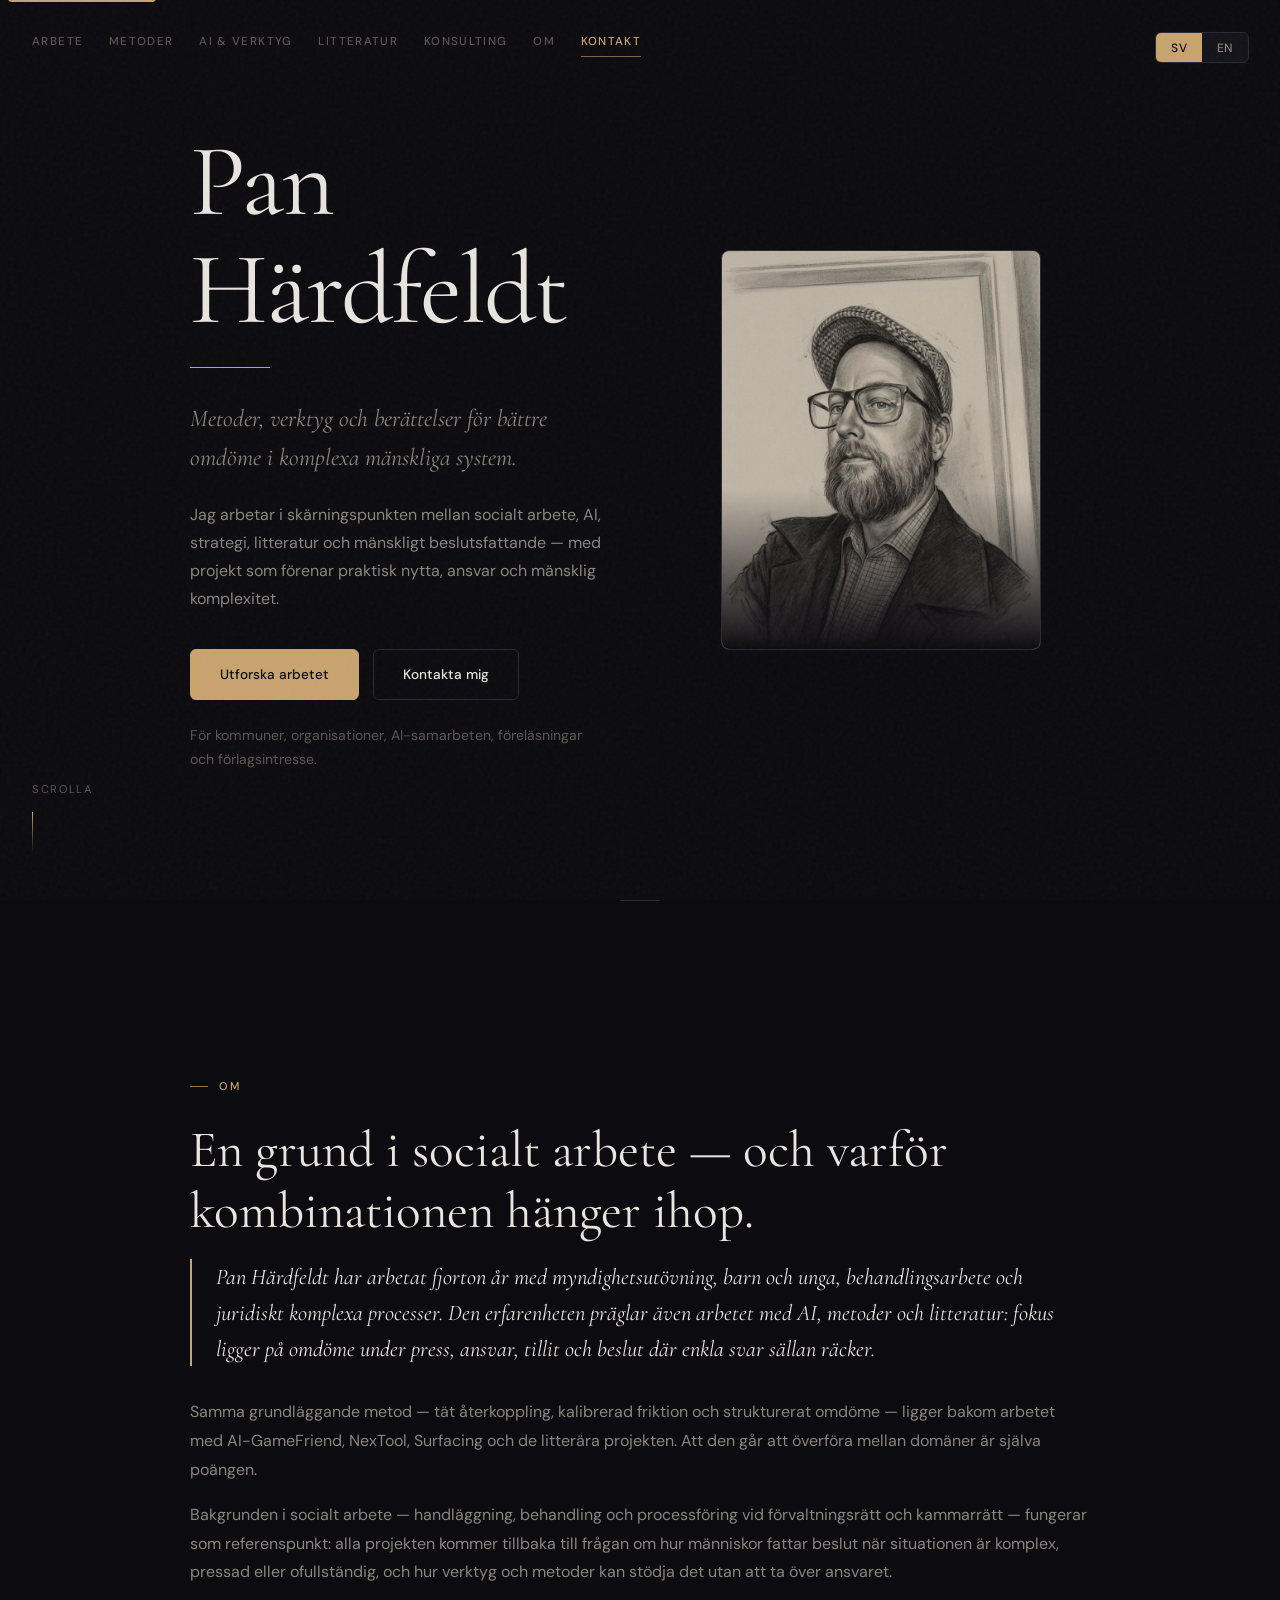
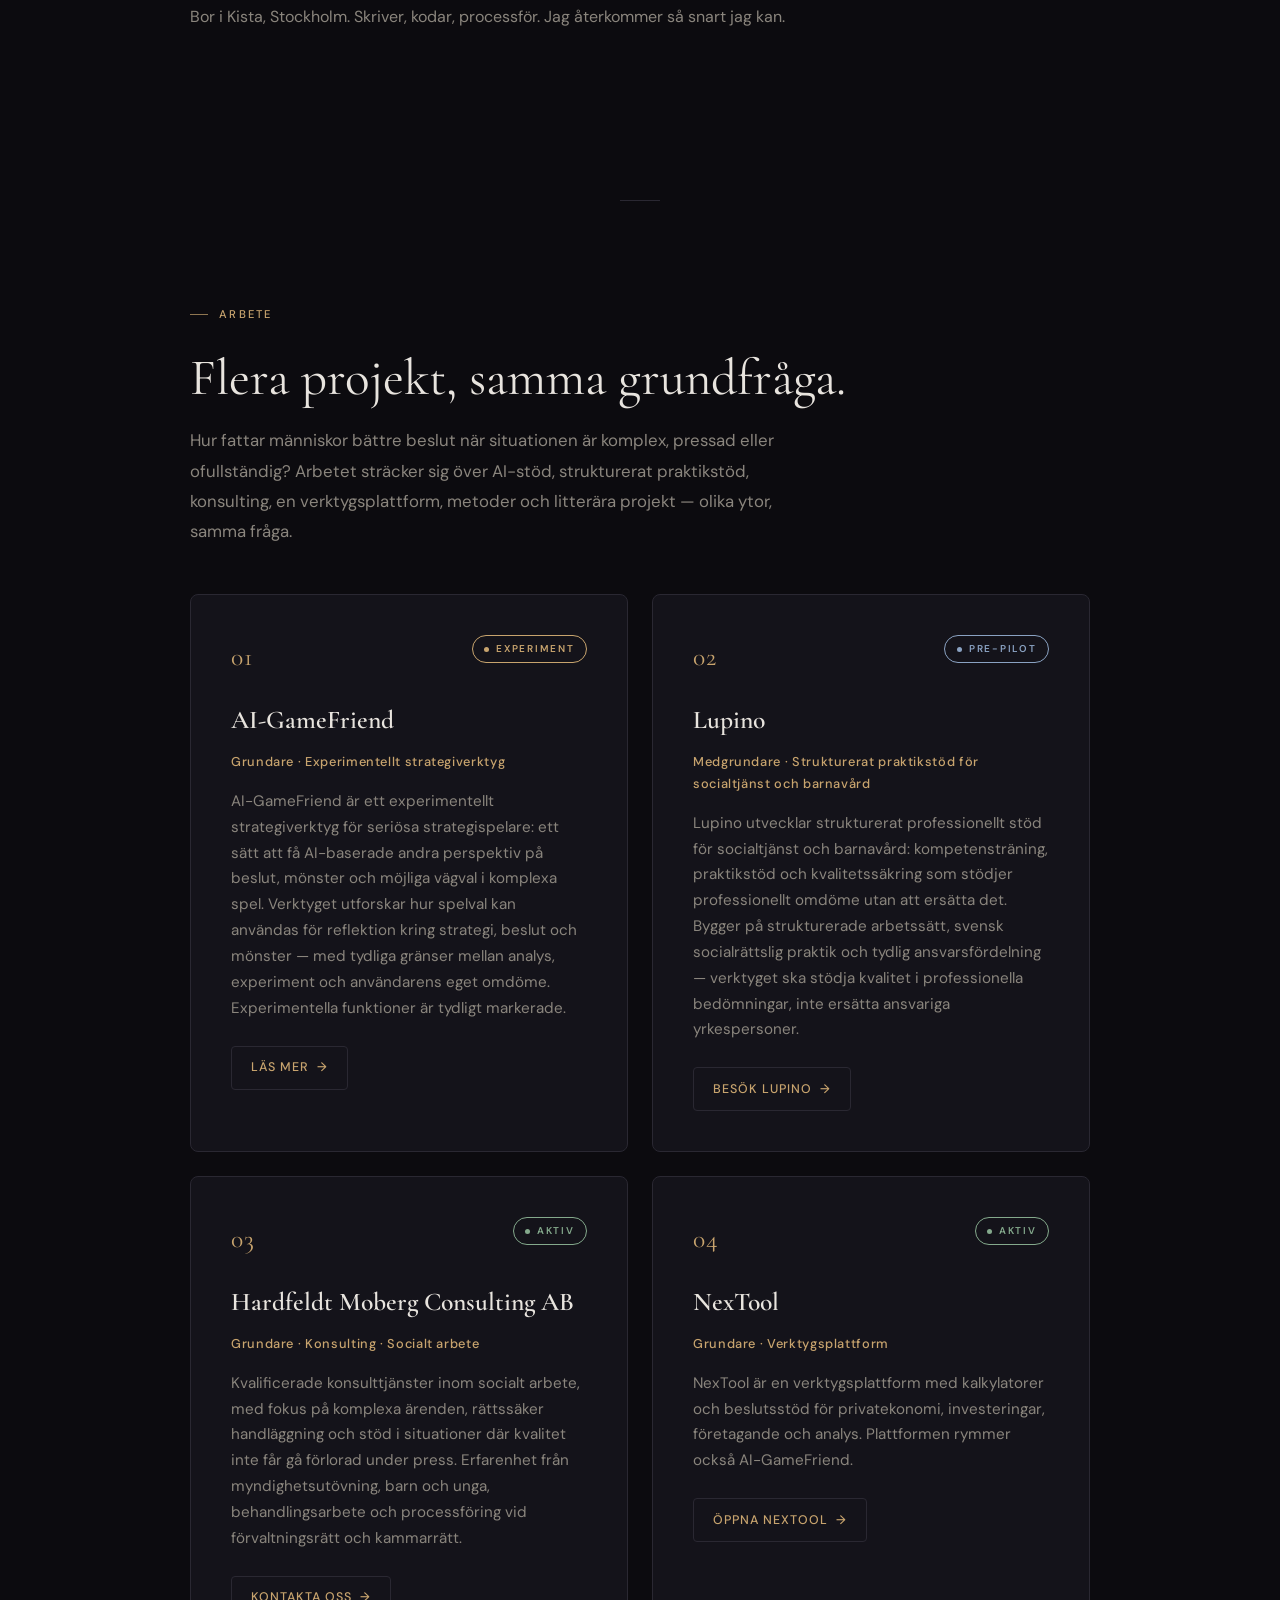
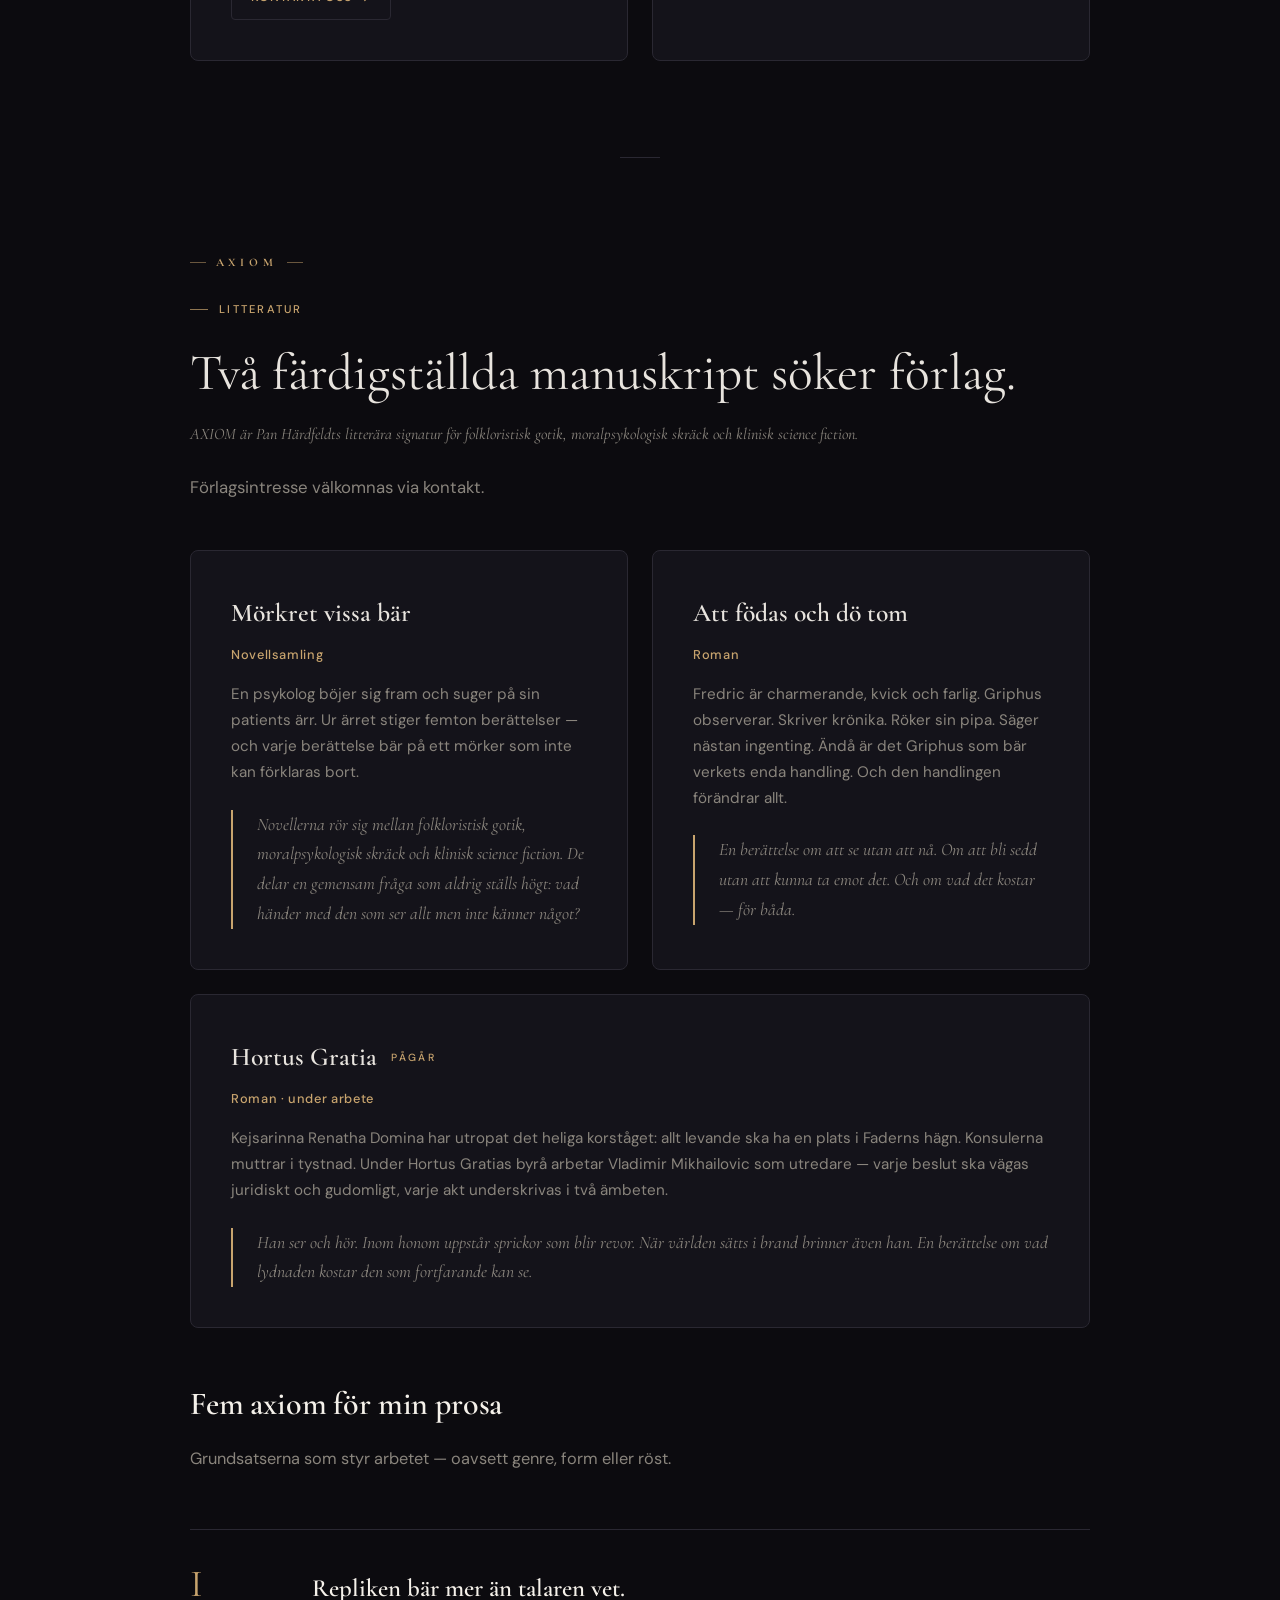
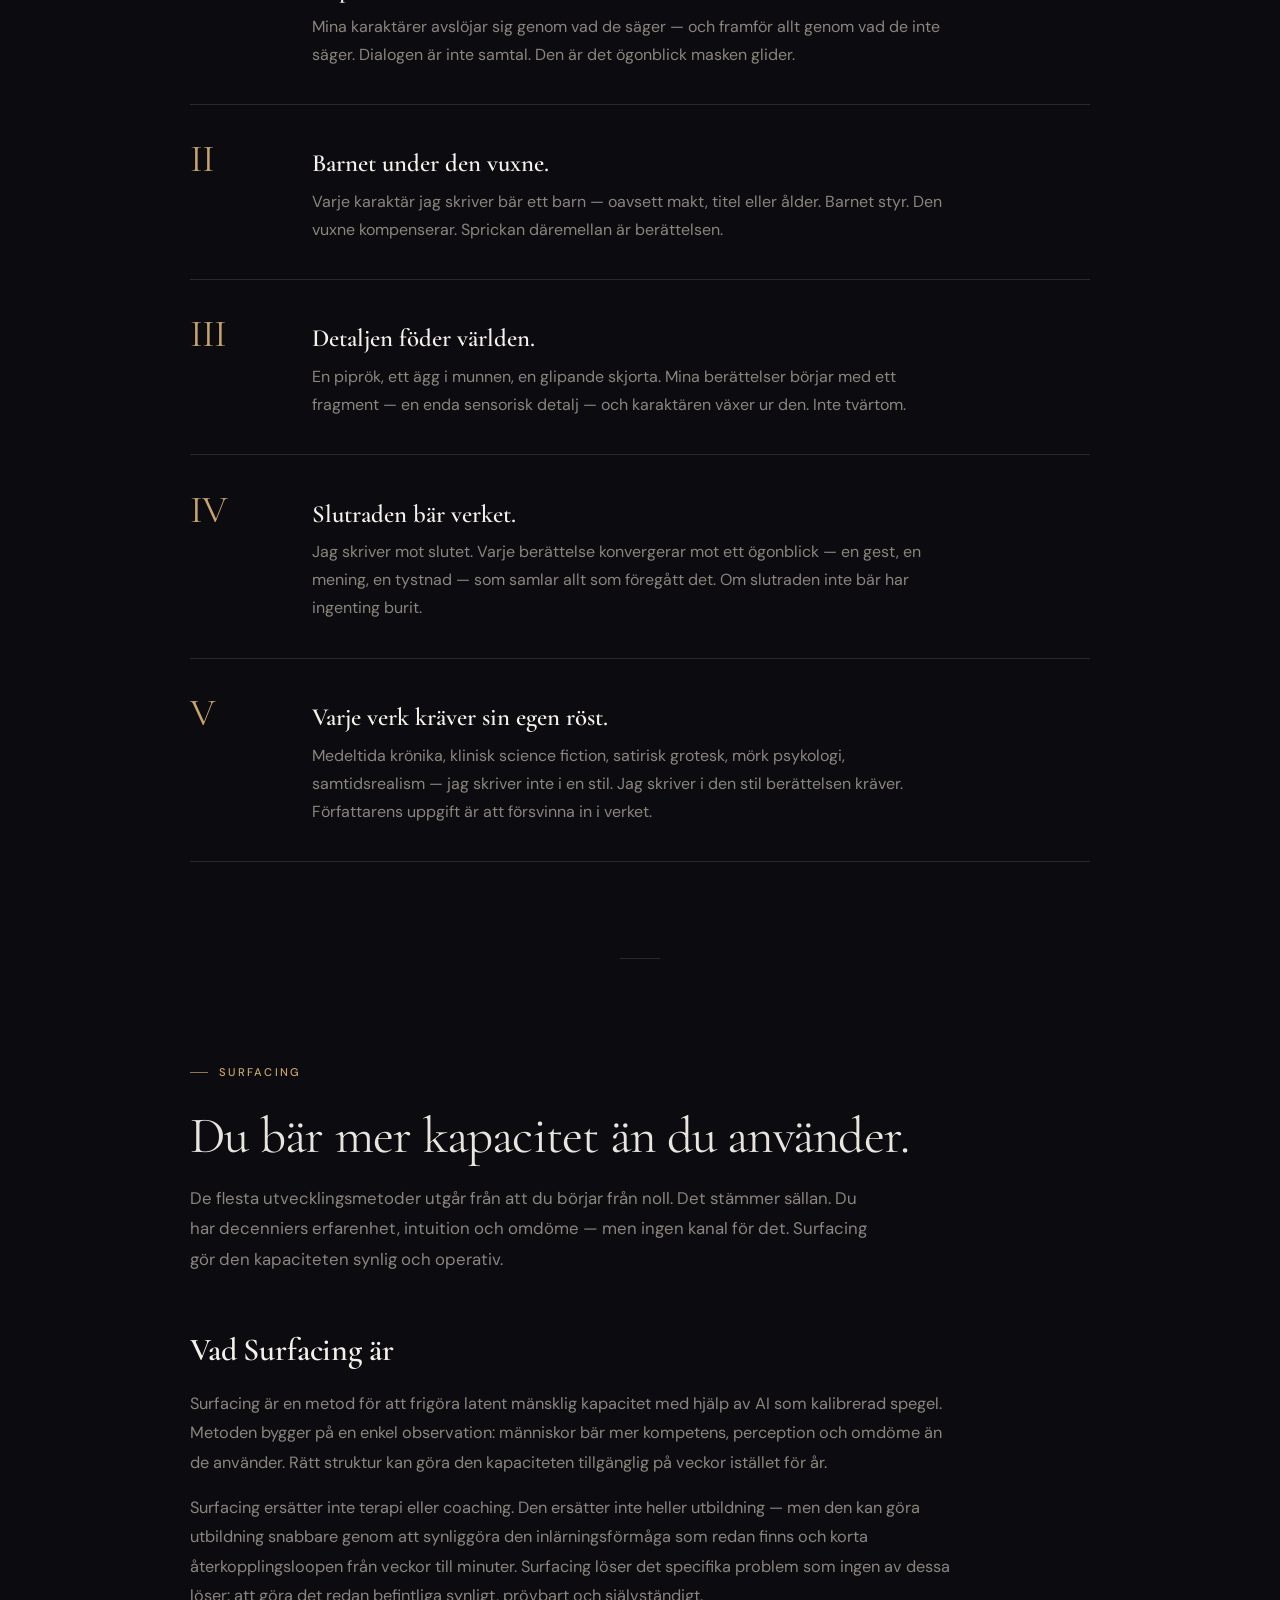
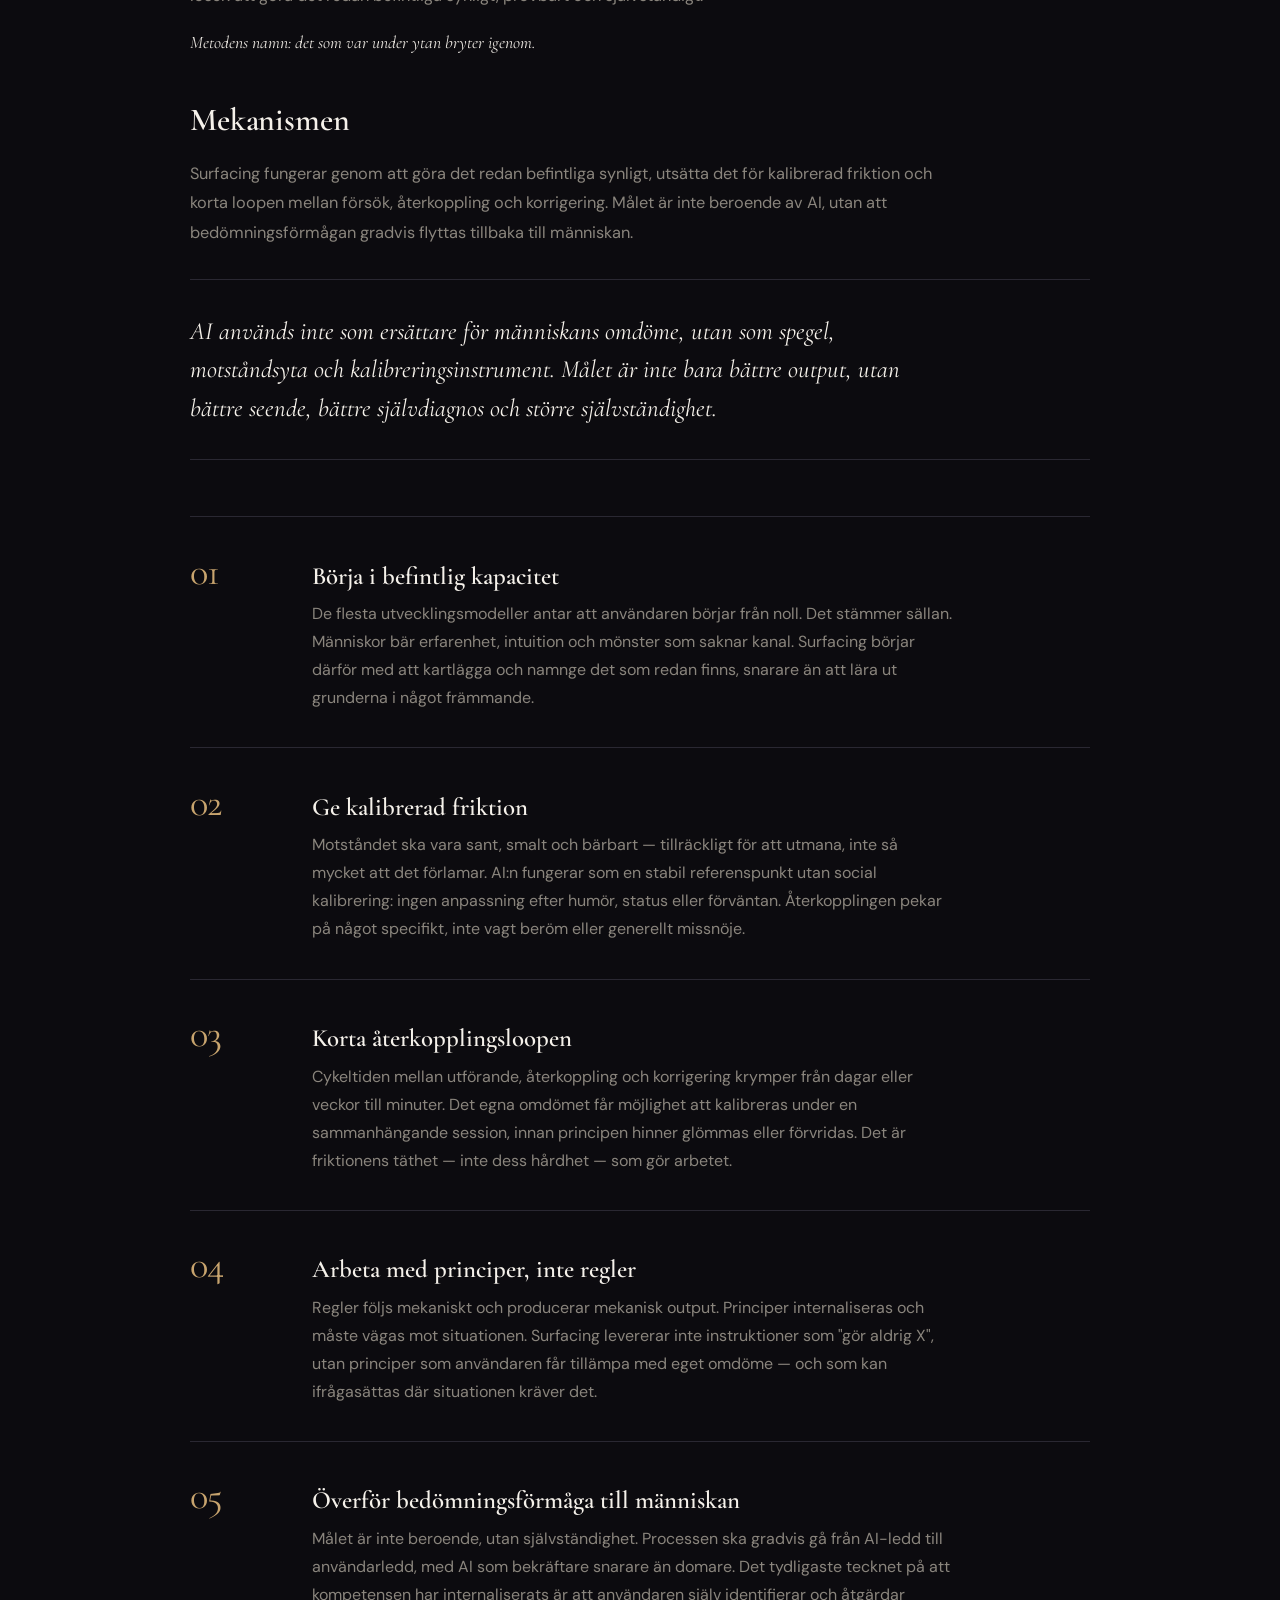
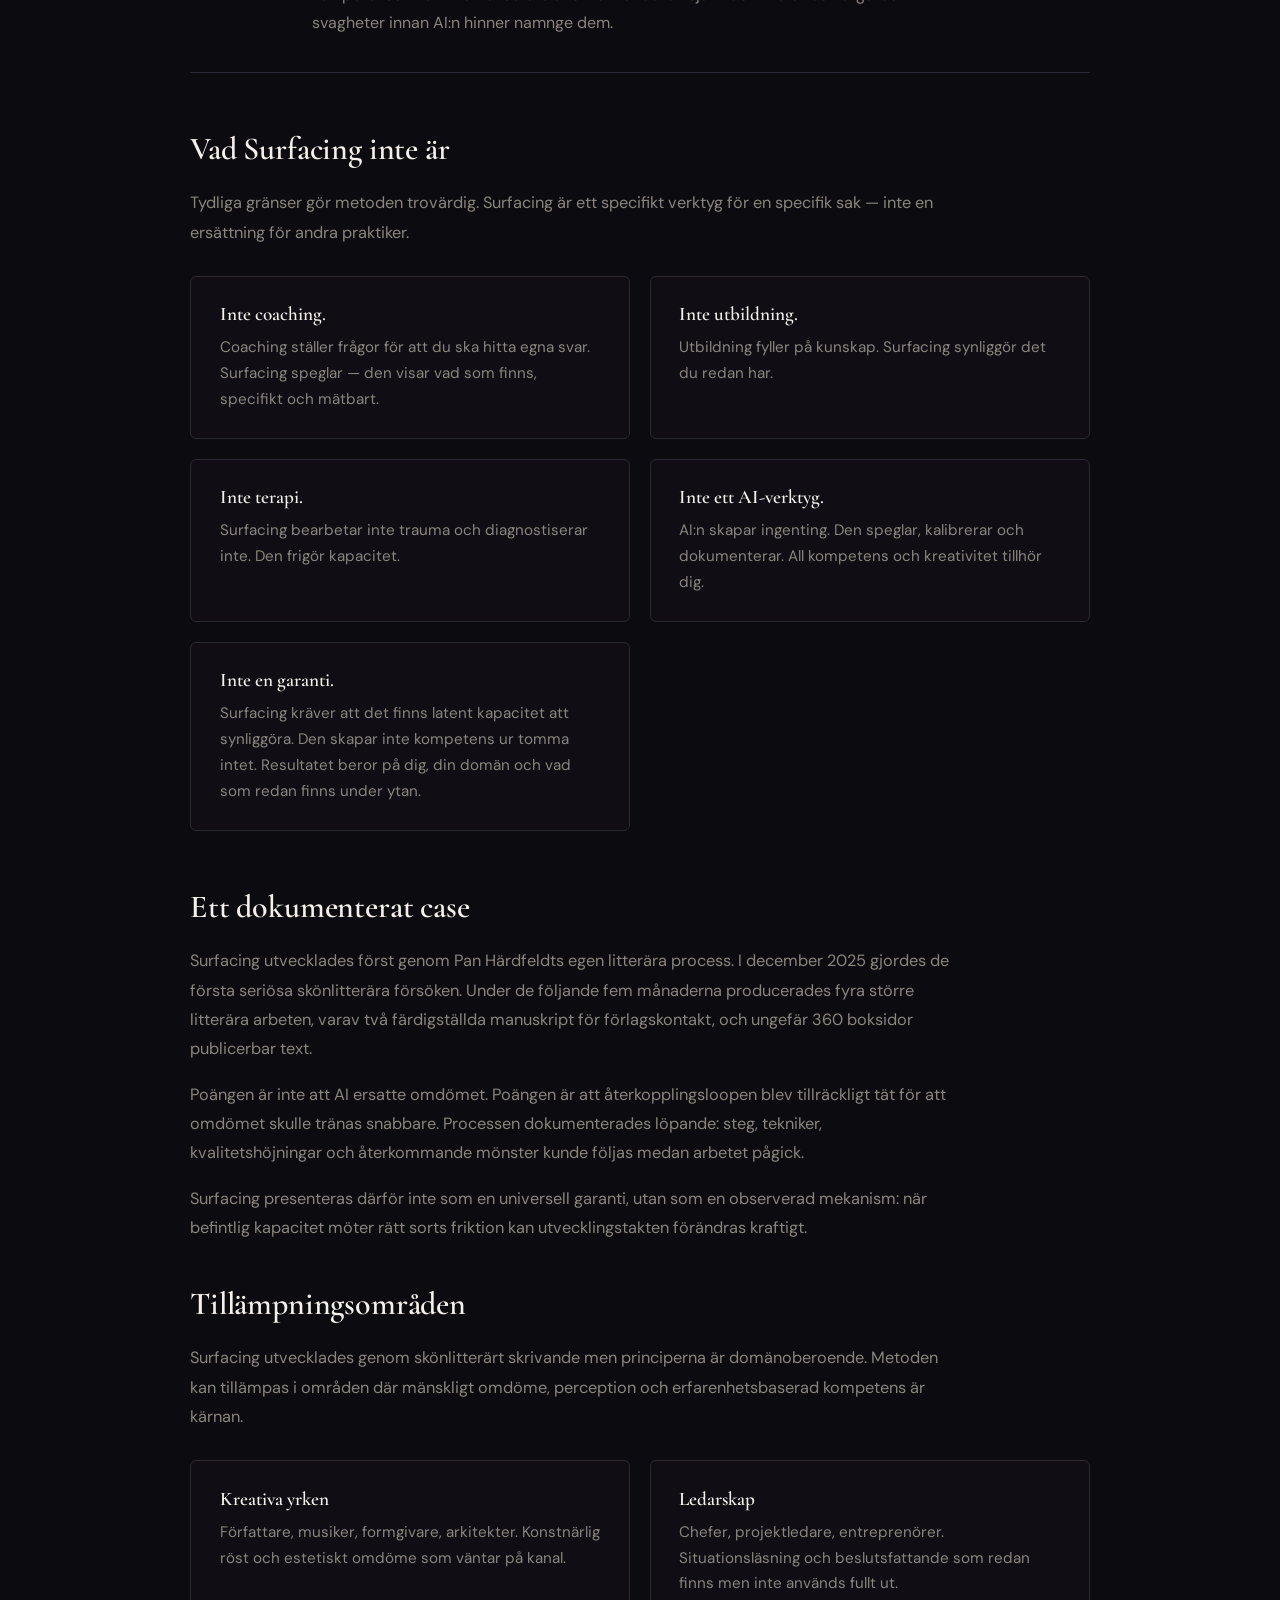
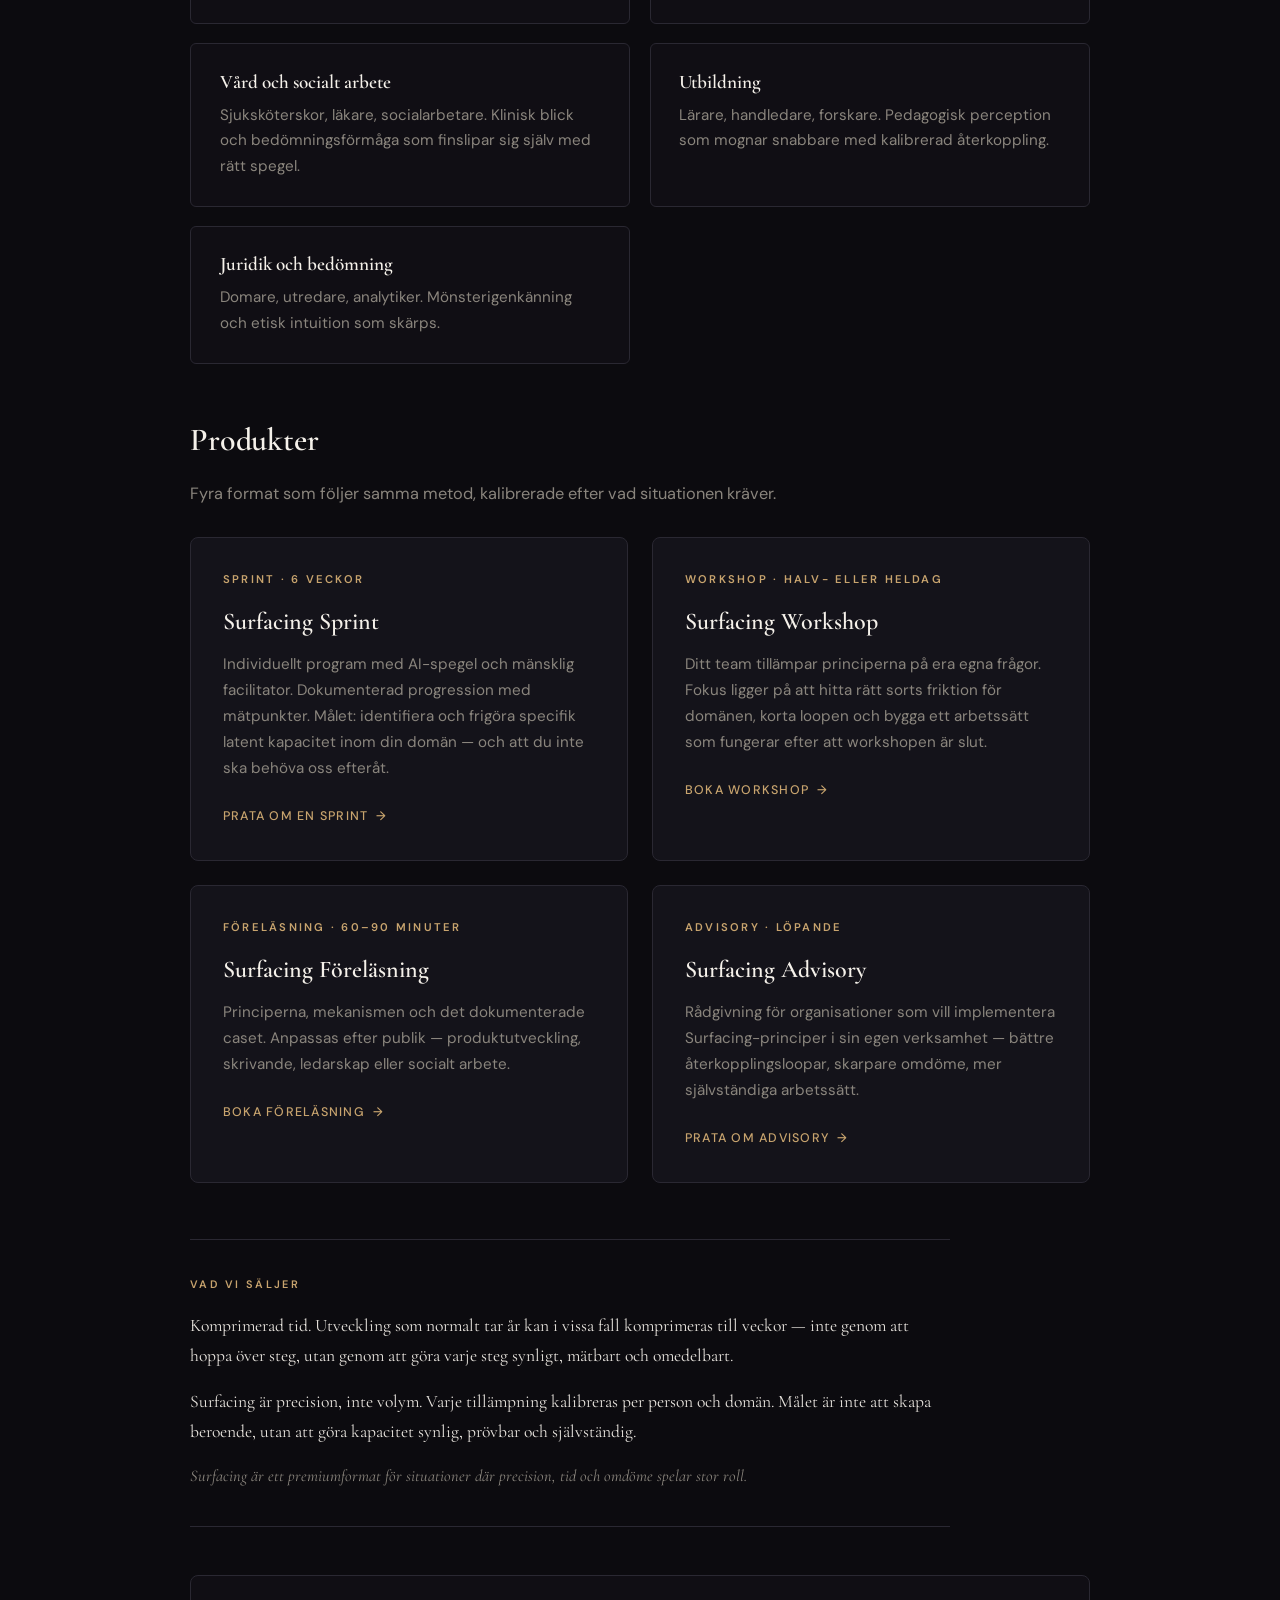
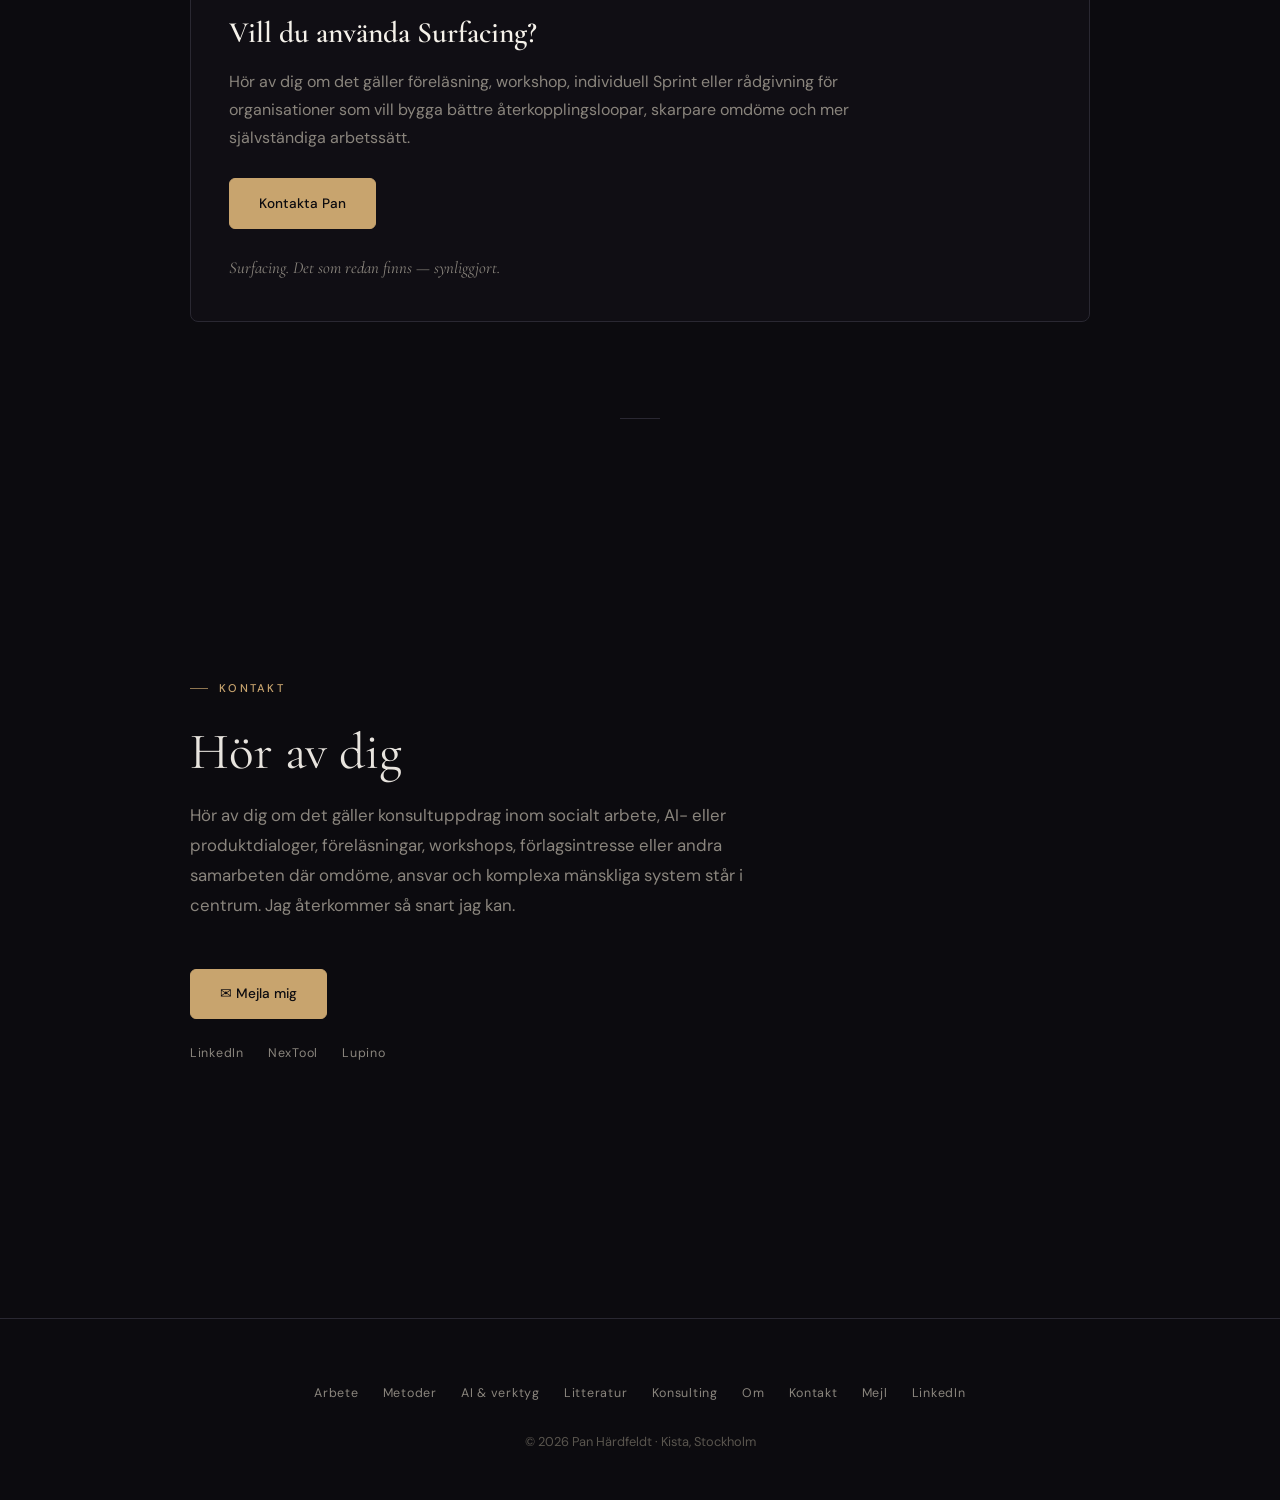
==== commit bfa87a5c: "Add "Fem axiom för min prosa" to Litteratur section Five-axiom prose statement placed after the book" ====
--- a/index.html
+++ b/index.html
@@ -1329,6 +1329,50 @@
         <p class="book-quote" data-sv="Han ser och hör. Inom honom uppstår sprickor som blir revor. När världen sätts i brand brinner även han. En berättelse om vad lydnaden kostar den som fortfarande kan se." data-en="Han ser och hör. Inom honom uppstår sprickor som blir revor. När världen sätts i brand brinner även han. En berättelse om vad lydnaden kostar den som fortfarande kan se.">Han ser och hör. Inom honom uppstår sprickor som blir revor. När världen sätts i brand brinner även han. En berättelse om vad lydnaden kostar den som fortfarande kan se.</p>
       </div>
     </div>
+
+    <!-- Fem axiom för min prosa -->
+    <div class="surface-block reveal">
+      <h3 class="surface-h3" data-sv="Fem axiom för min prosa" data-en="Five axioms for my prose">Fem axiom för min prosa</h3>
+      <p data-sv="Grundsatserna som styr arbetet — oavsett genre, form eller röst." data-en="The principles that govern the work — regardless of genre, form, or voice.">Grundsatserna som styr arbetet — oavsett genre, form eller röst.</p>
+    </div>
+
+    <ol class="principles">
+      <li class="reveal">
+        <span class="p-num">I</span>
+        <div>
+          <h3 data-sv="Repliken bär mer än talaren vet." data-en="The line carries more than the speaker knows.">Repliken bär mer än talaren vet.</h3>
+          <p data-sv="Mina karaktärer avslöjar sig genom vad de säger — och framför allt genom vad de inte säger. Dialogen är inte samtal. Den är det ögonblick masken glider." data-en="My characters reveal themselves through what they say — and above all through what they don't say. Dialogue is not conversation. It is the moment the mask slips.">Mina karaktärer avslöjar sig genom vad de säger — och framför allt genom vad de inte säger. Dialogen är inte samtal. Den är det ögonblick masken glider.</p>
+        </div>
+      </li>
+      <li class="reveal">
+        <span class="p-num">II</span>
+        <div>
+          <h3 data-sv="Barnet under den vuxne." data-en="The child beneath the adult.">Barnet under den vuxne.</h3>
+          <p data-sv="Varje karaktär jag skriver bär ett barn — oavsett makt, titel eller ålder. Barnet styr. Den vuxne kompenserar. Sprickan däremellan är berättelsen." data-en="Every character I write carries a child — regardless of power, title, or age. The child rules. The adult compensates. The crack between them is the story.">Varje karaktär jag skriver bär ett barn — oavsett makt, titel eller ålder. Barnet styr. Den vuxne kompenserar. Sprickan däremellan är berättelsen.</p>
+        </div>
+      </li>
+      <li class="reveal">
+        <span class="p-num">III</span>
+        <div>
+          <h3 data-sv="Detaljen föder världen." data-en="The detail gives birth to the world.">Detaljen föder världen.</h3>
+          <p data-sv="En piprök, ett ägg i munnen, en glipande skjorta. Mina berättelser börjar med ett fragment — en enda sensorisk detalj — och karaktären växer ur den. Inte tvärtom." data-en="A pipe-smoke, an egg in the mouth, a gaping shirt. My stories begin with a fragment — a single sensory detail — and the character grows out of it. Not the other way around.">En piprök, ett ägg i munnen, en glipande skjorta. Mina berättelser börjar med ett fragment — en enda sensorisk detalj — och karaktären växer ur den. Inte tvärtom.</p>
+        </div>
+      </li>
+      <li class="reveal">
+        <span class="p-num">IV</span>
+        <div>
+          <h3 data-sv="Slutraden bär verket." data-en="The final line carries the work.">Slutraden bär verket.</h3>
+          <p data-sv="Jag skriver mot slutet. Varje berättelse konvergerar mot ett ögonblick — en gest, en mening, en tystnad — som samlar allt som föregått det. Om slutraden inte bär har ingenting burit." data-en="I write toward the ending. Every story converges on a single moment — a gesture, a sentence, a silence — that gathers everything that came before. If the final line doesn't carry, nothing has carried.">Jag skriver mot slutet. Varje berättelse konvergerar mot ett ögonblick — en gest, en mening, en tystnad — som samlar allt som föregått det. Om slutraden inte bär har ingenting burit.</p>
+        </div>
+      </li>
+      <li class="reveal">
+        <span class="p-num">V</span>
+        <div>
+          <h3 data-sv="Varje verk kräver sin egen röst." data-en="Every work demands its own voice.">Varje verk kräver sin egen röst.</h3>
+          <p data-sv="Medeltida krönika, klinisk science fiction, satirisk grotesk, mörk psykologi, samtidsrealism — jag skriver inte i en stil. Jag skriver i den stil berättelsen kräver. Författarens uppgift är att försvinna in i verket." data-en="Medieval chronicle, clinical science fiction, satirical grotesque, dark psychology, contemporary realism — I don't write in one style. I write in the style the story demands. The author's task is to disappear into the work.">Medeltida krönika, klinisk science fiction, satirisk grotesk, mörk psykologi, samtidsrealism — jag skriver inte i en stil. Jag skriver i den stil berättelsen kräver. Författarens uppgift är att försvinna in i verket.</p>
+        </div>
+      </li>
+    </ol>
   </div>
 </section>
 
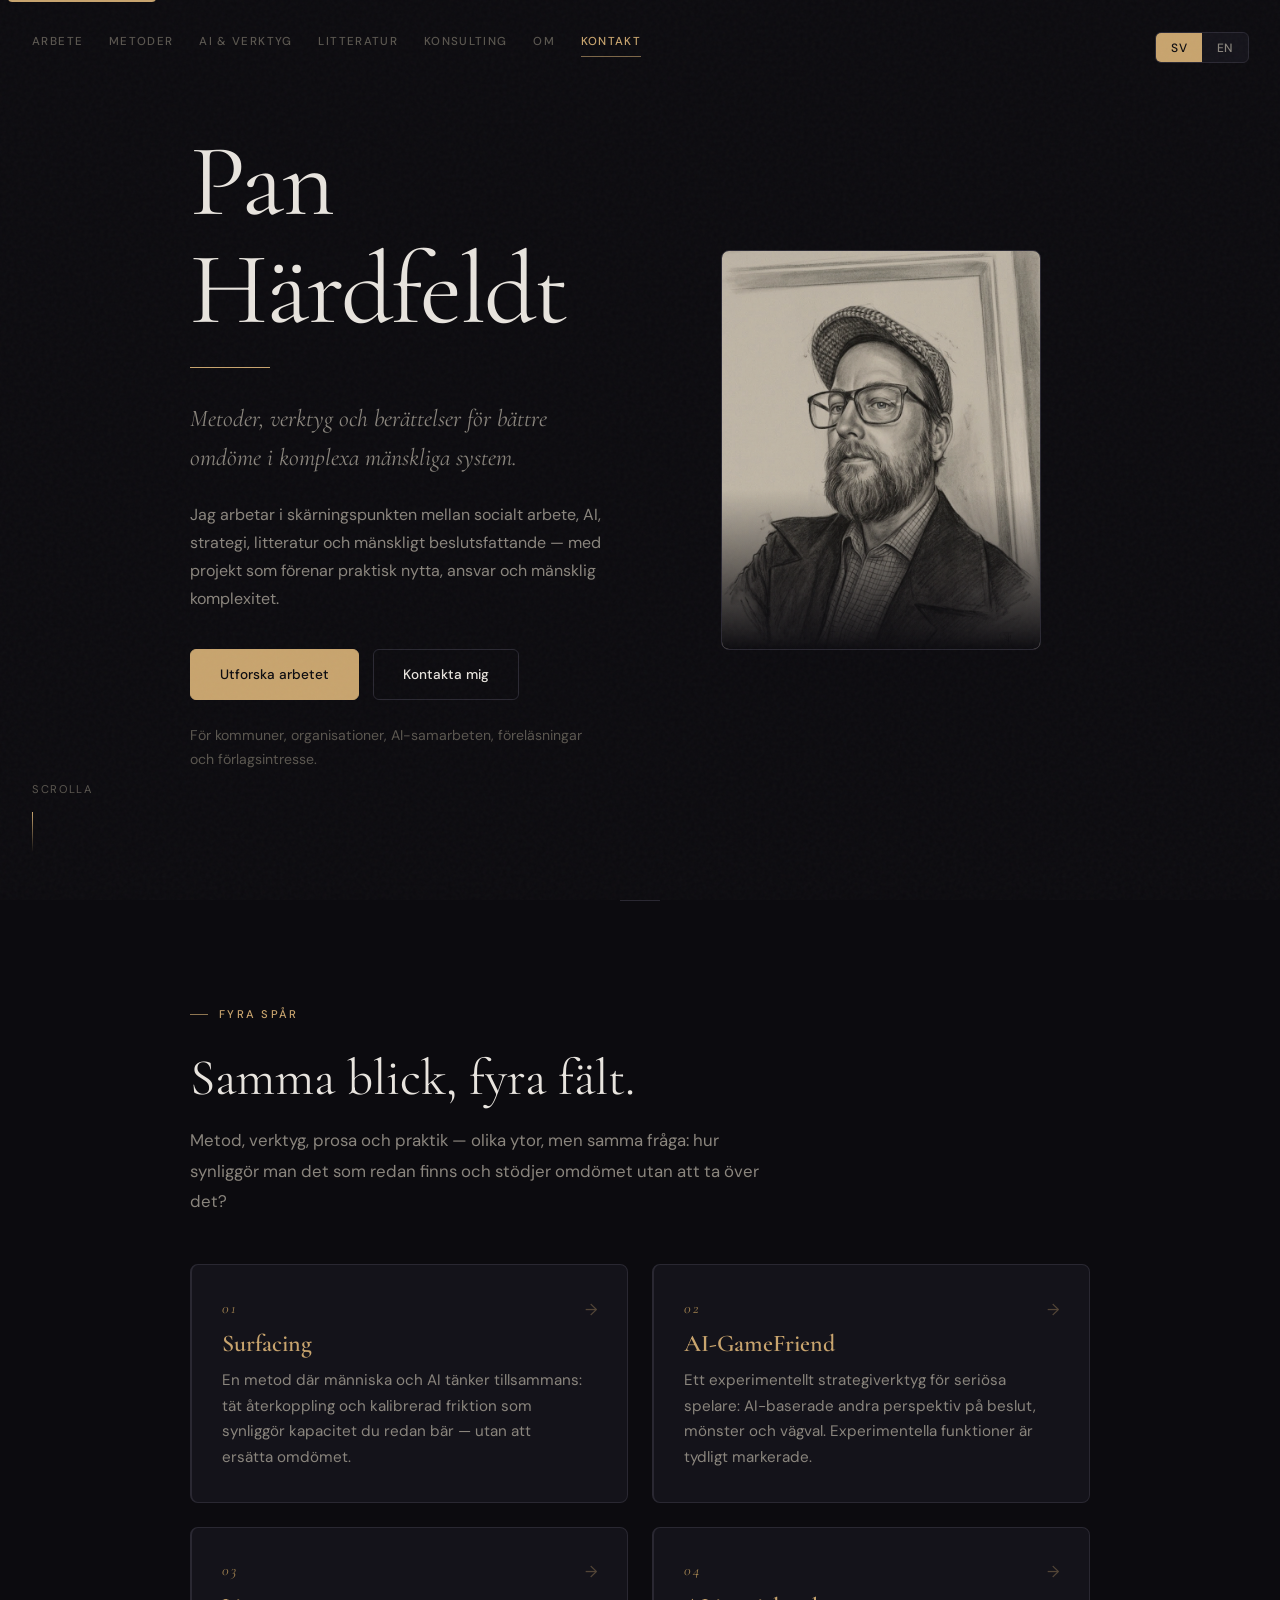
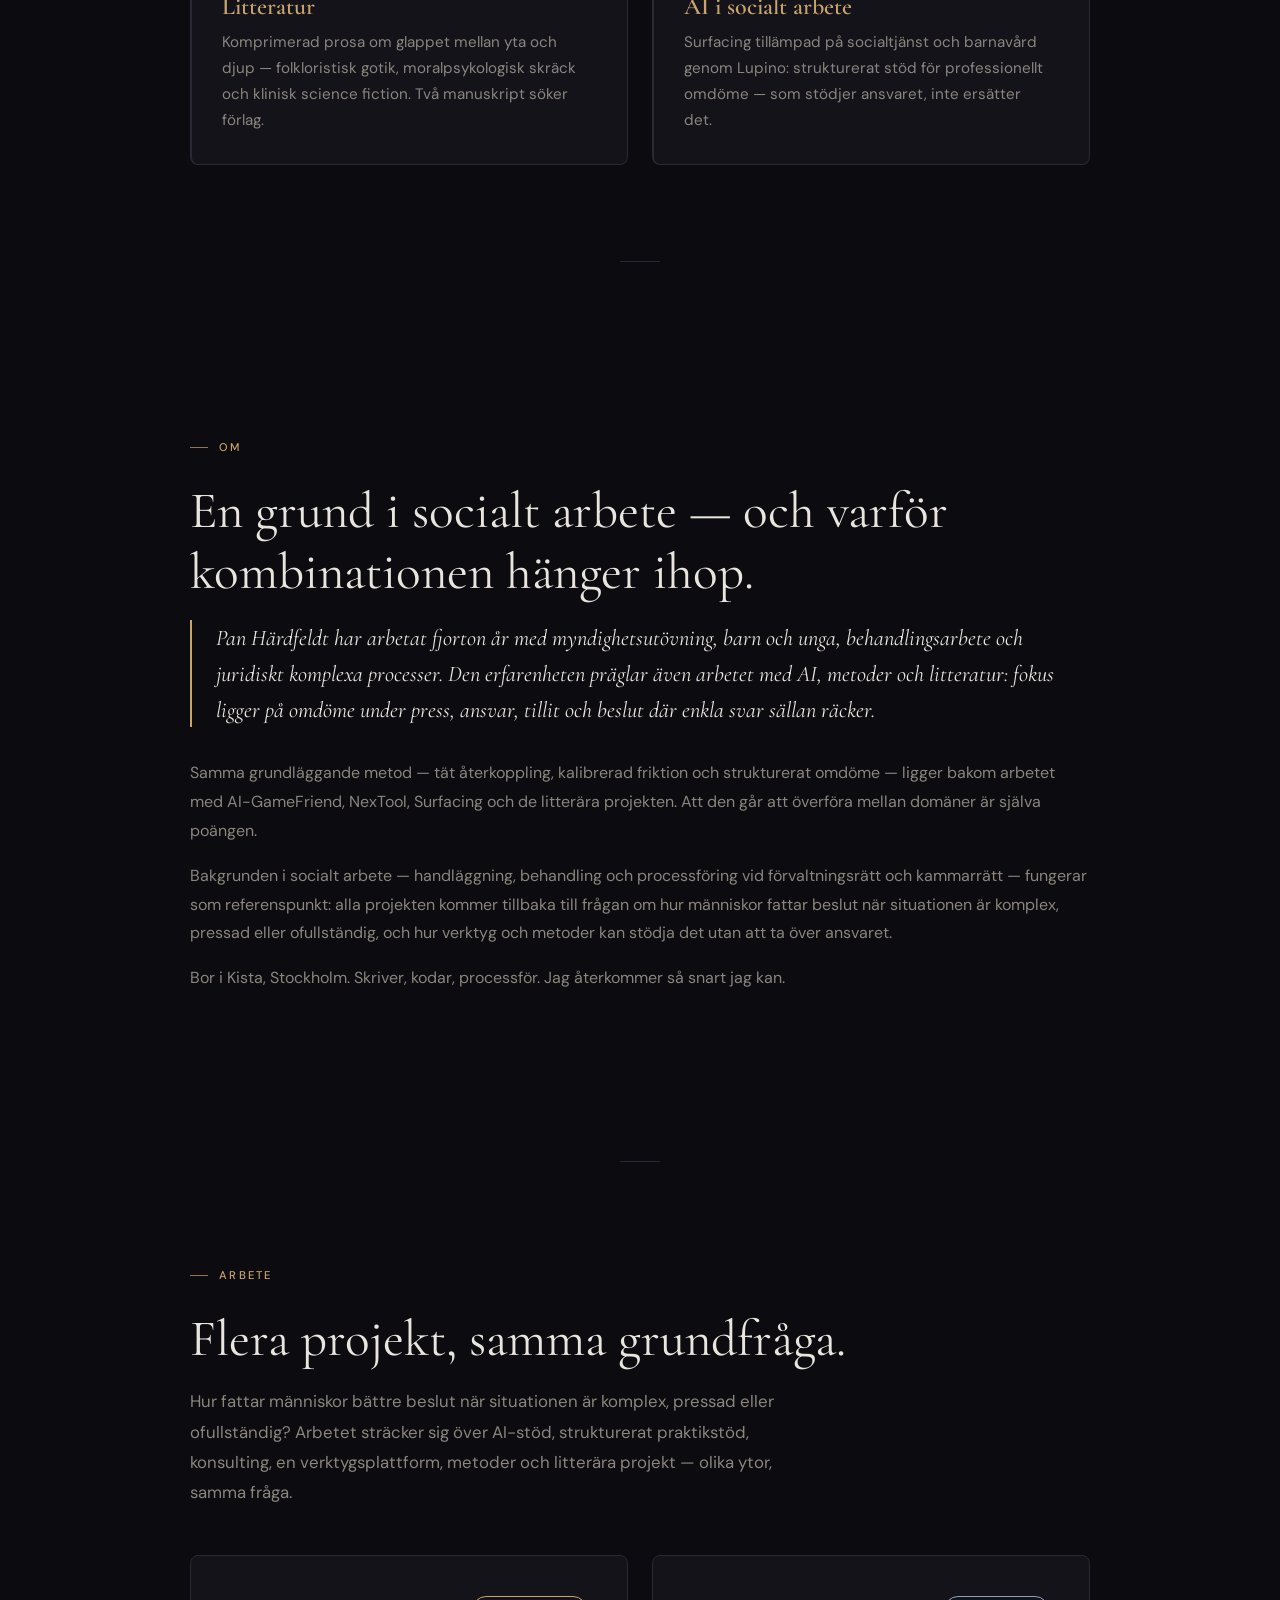
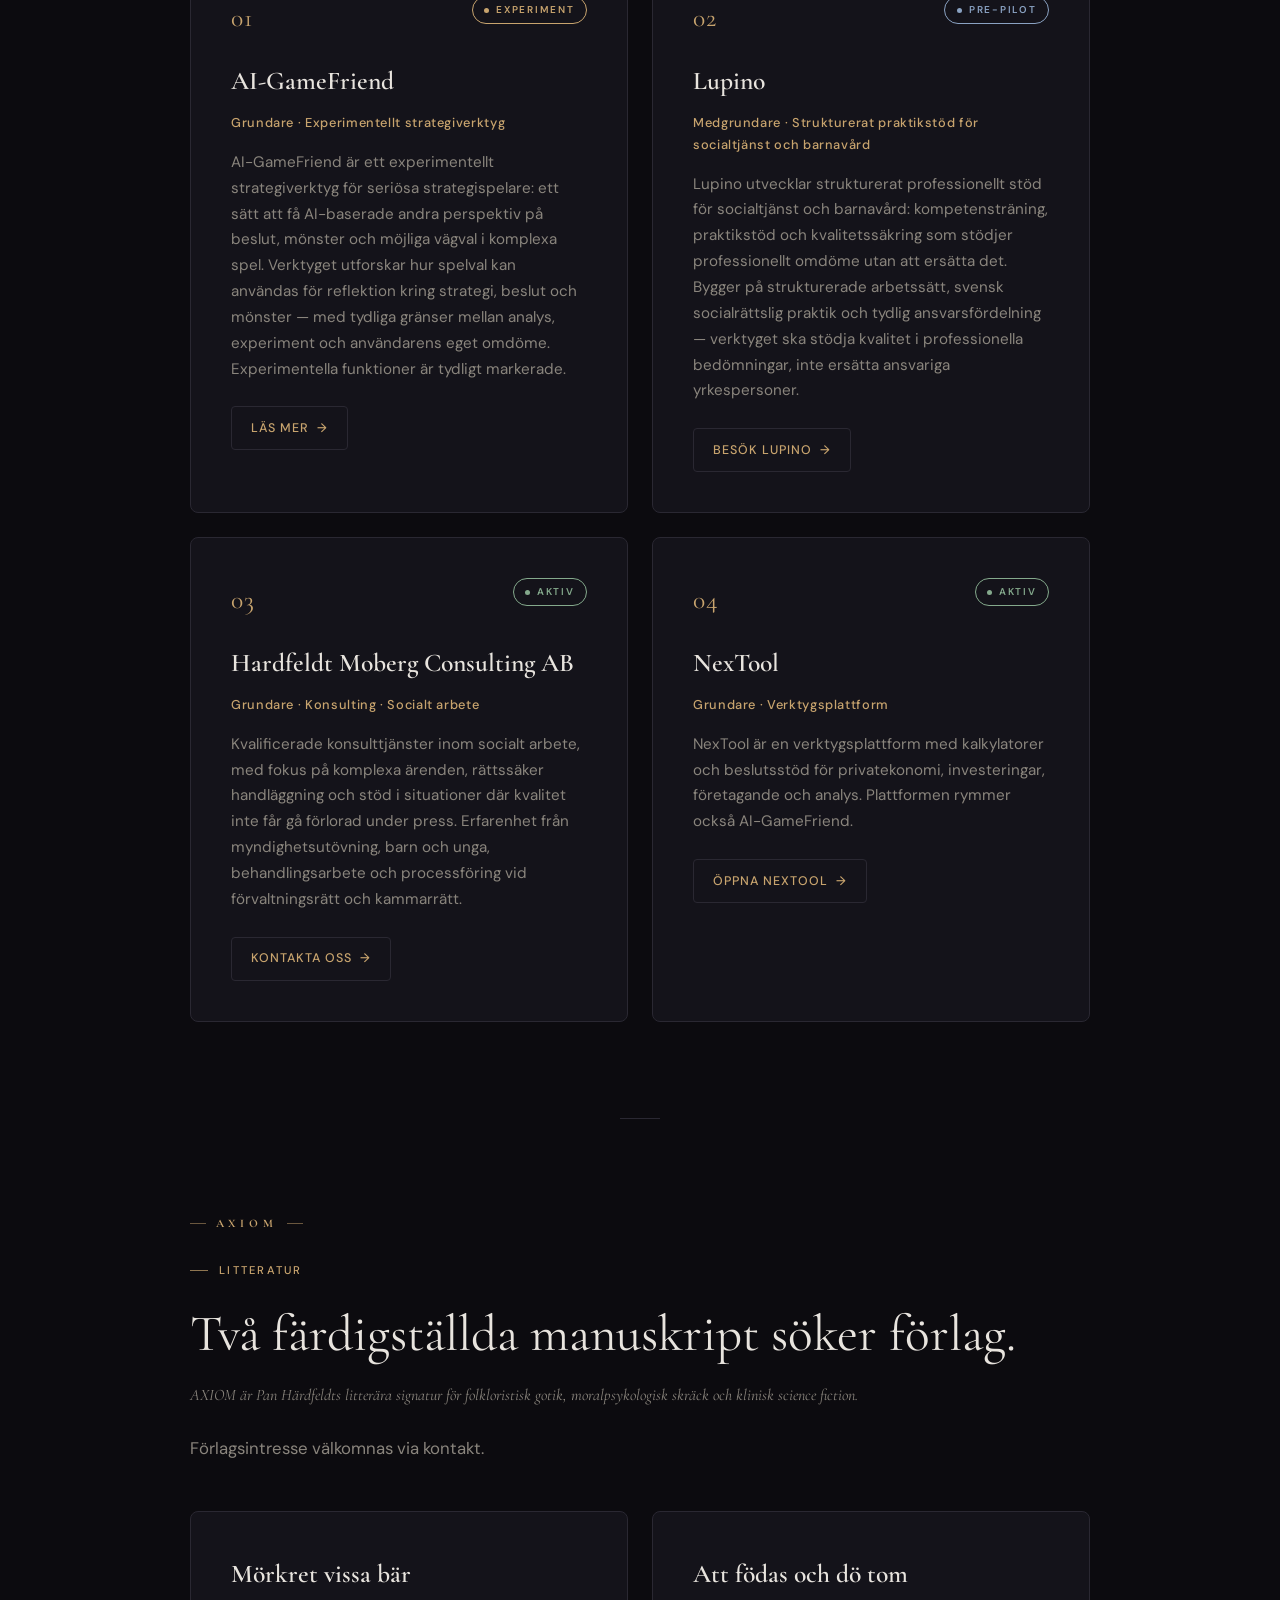
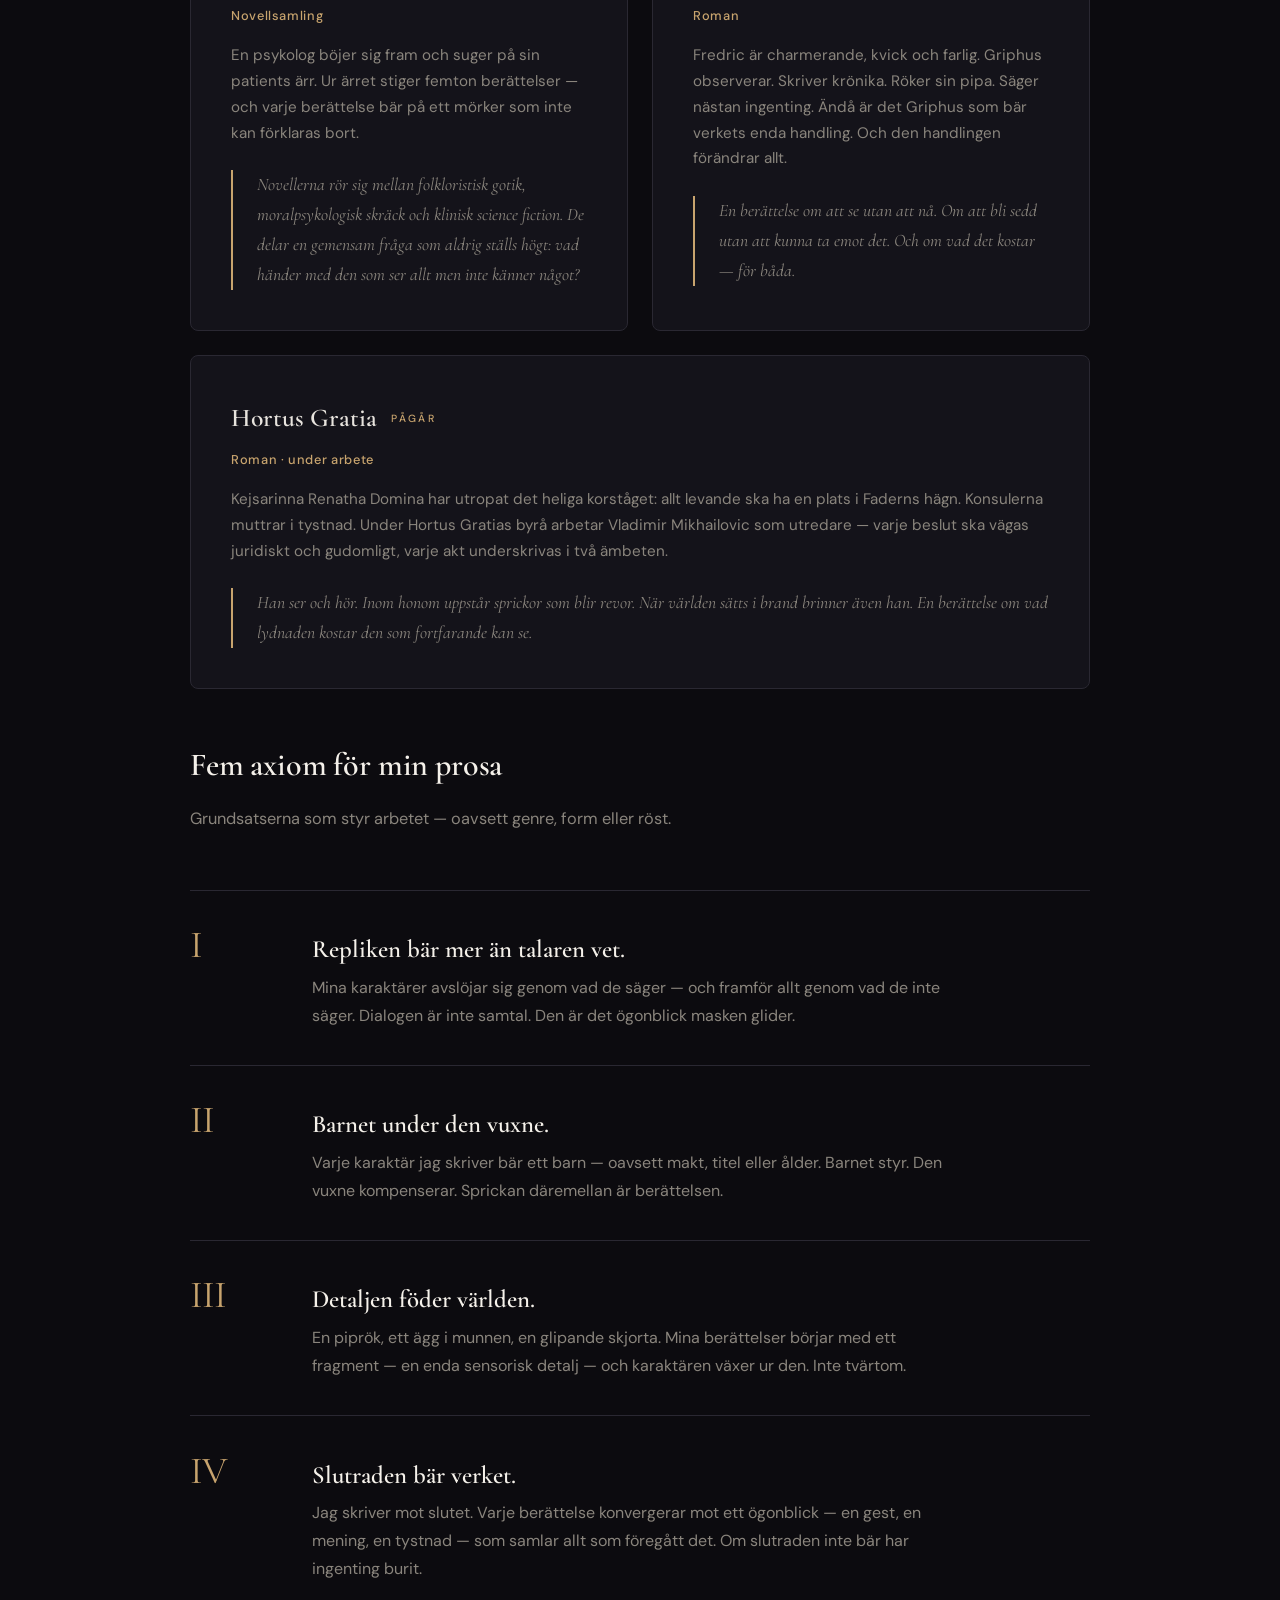
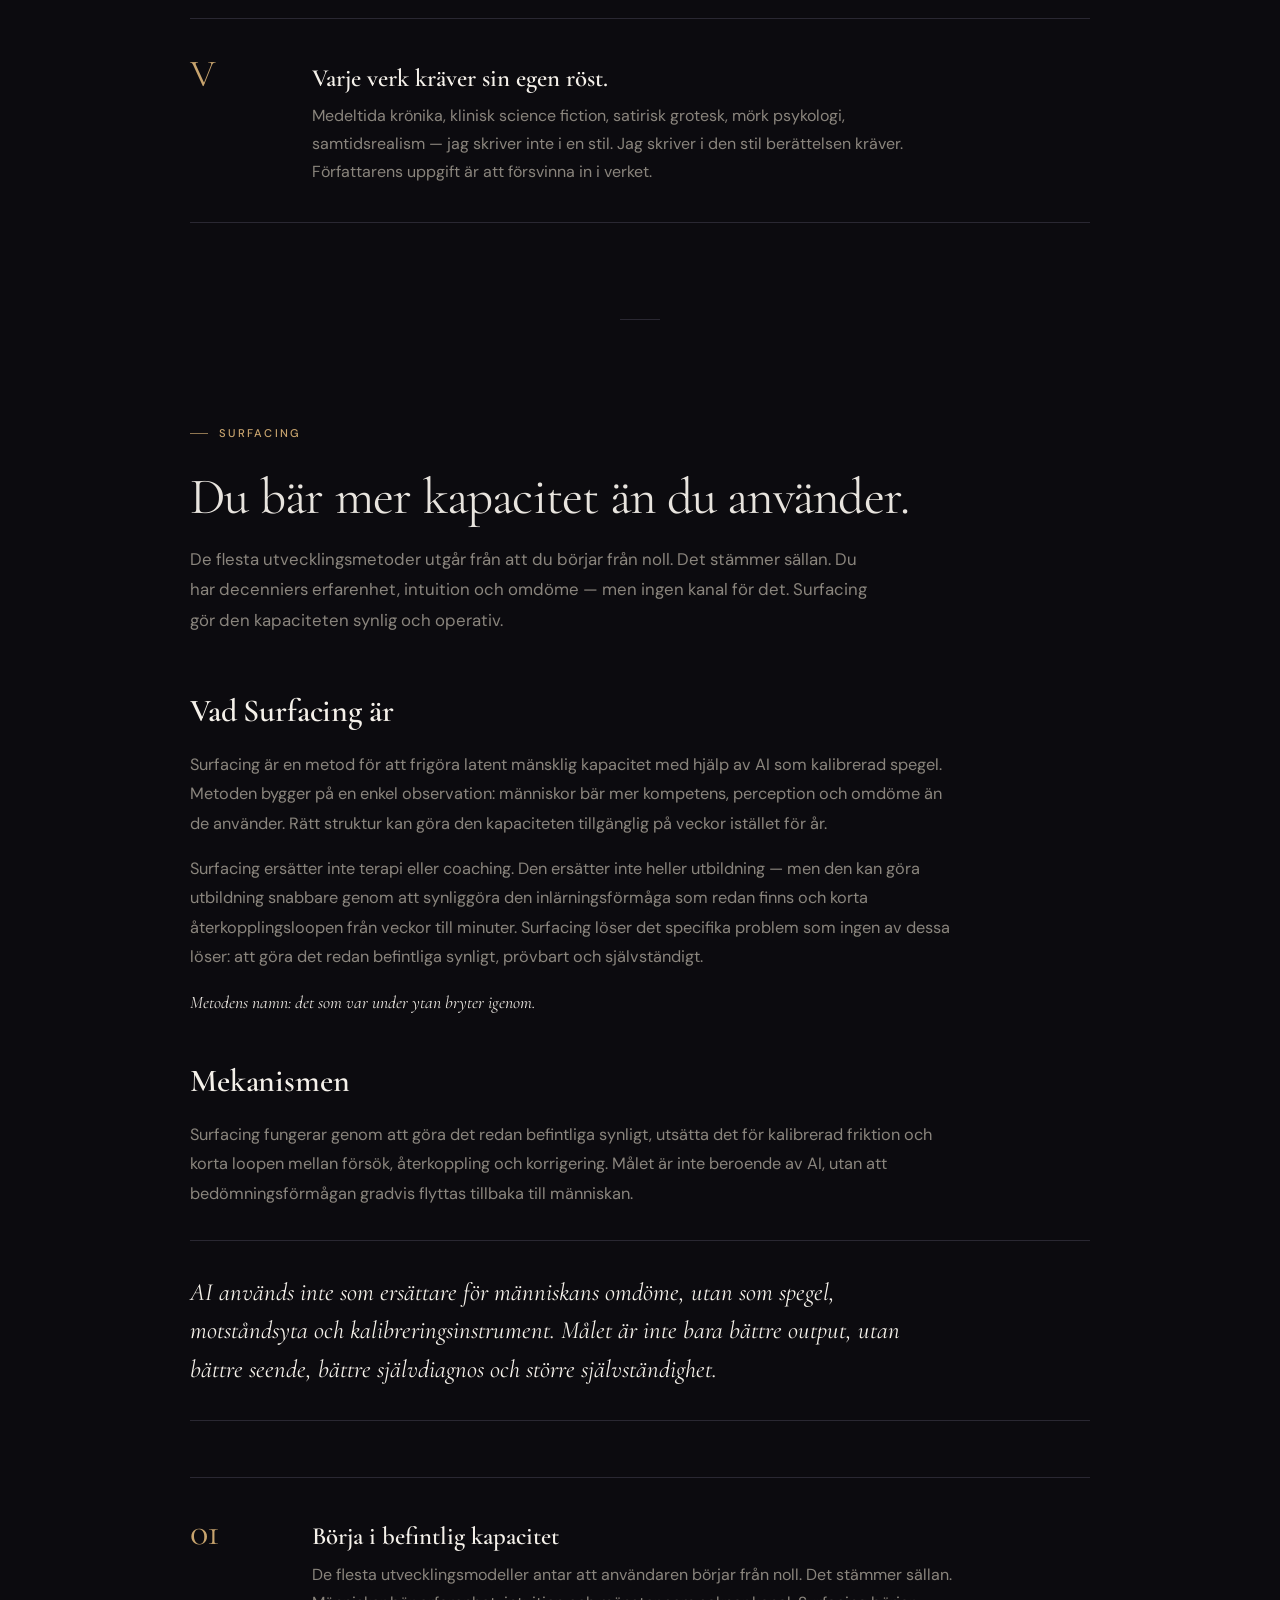
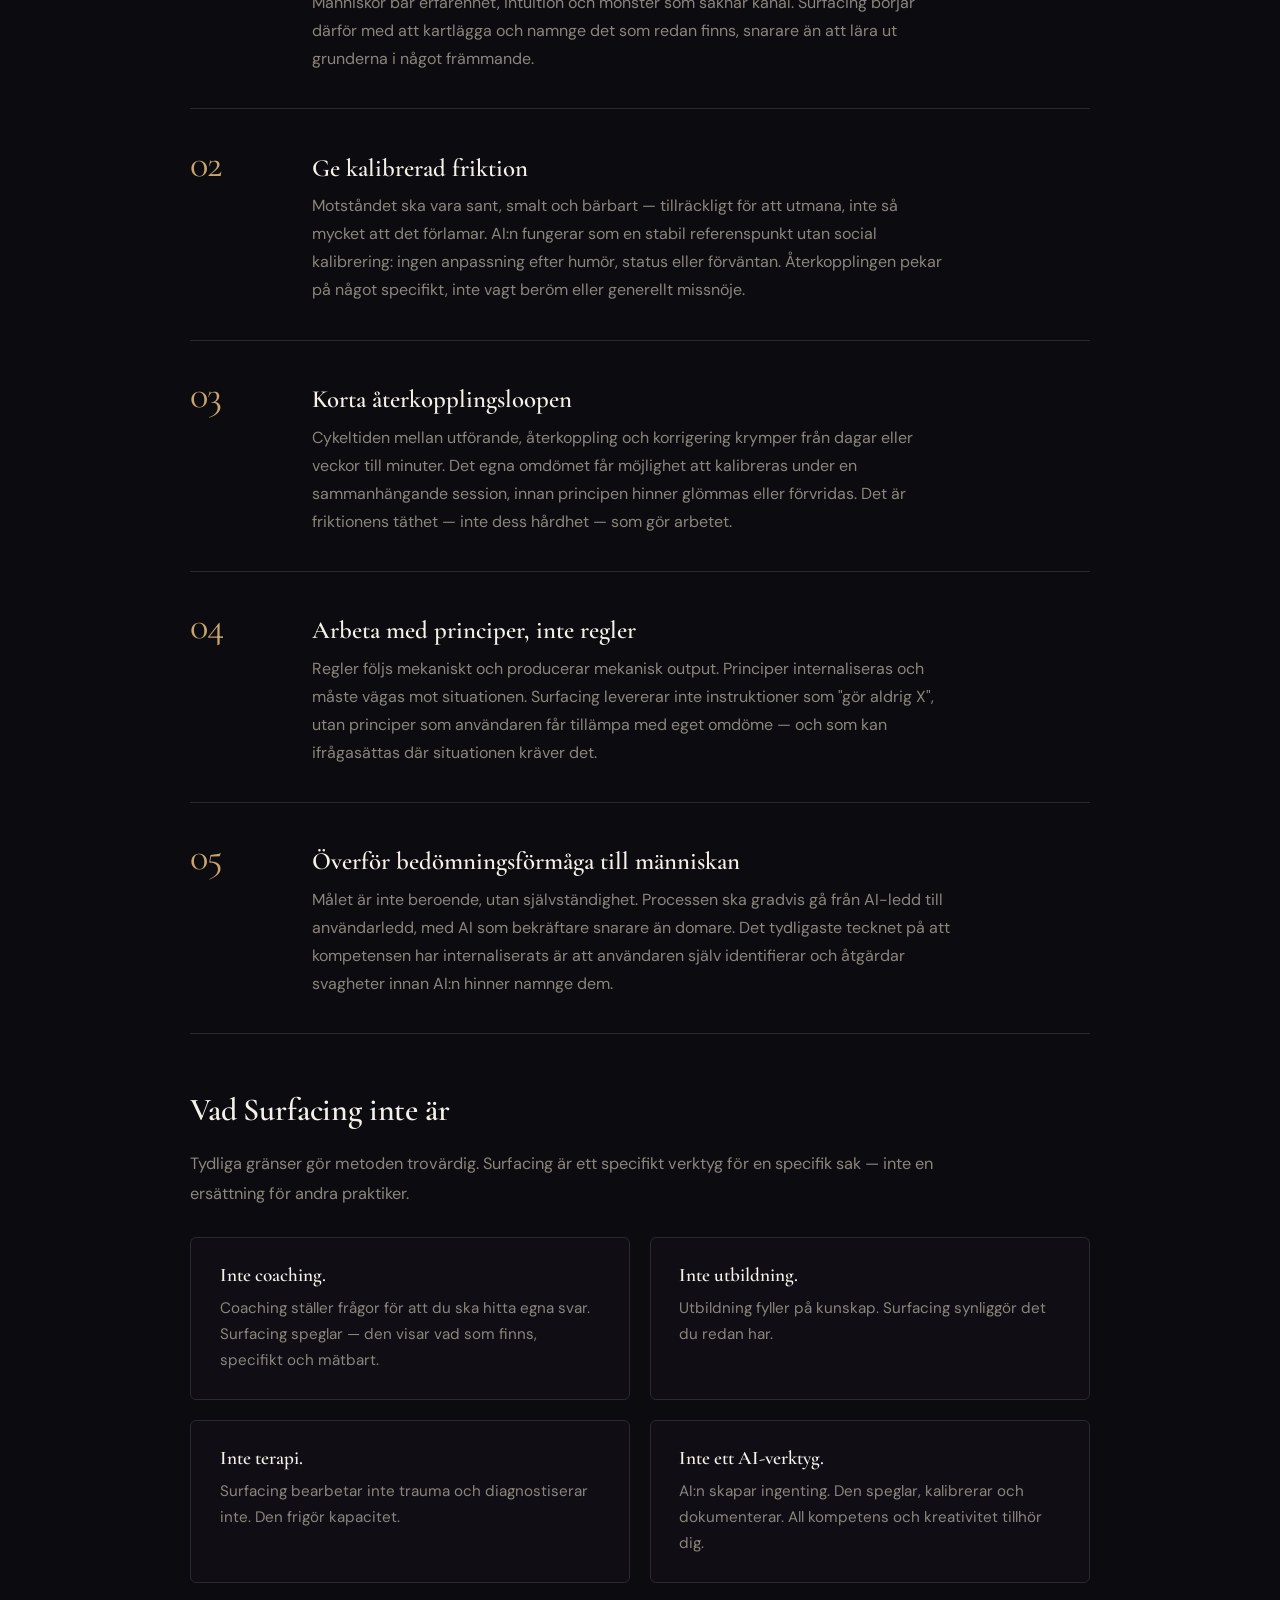
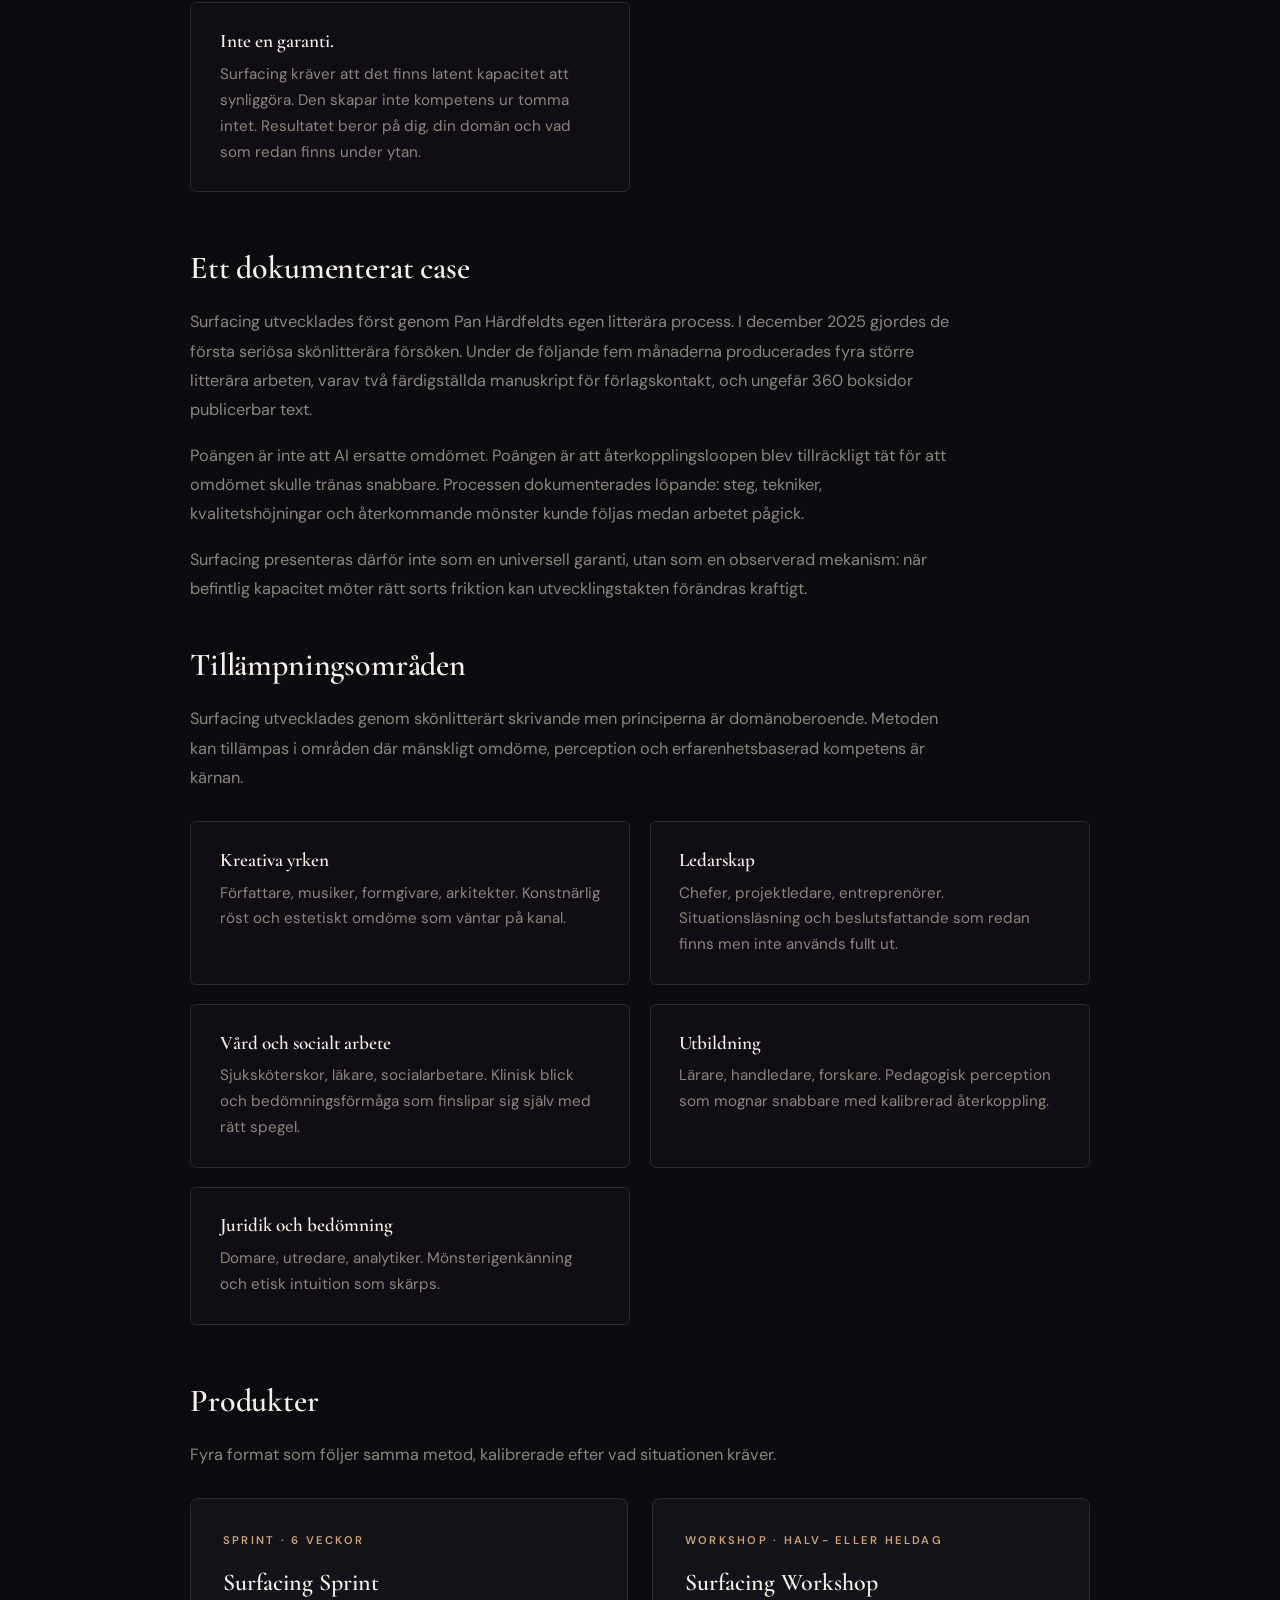
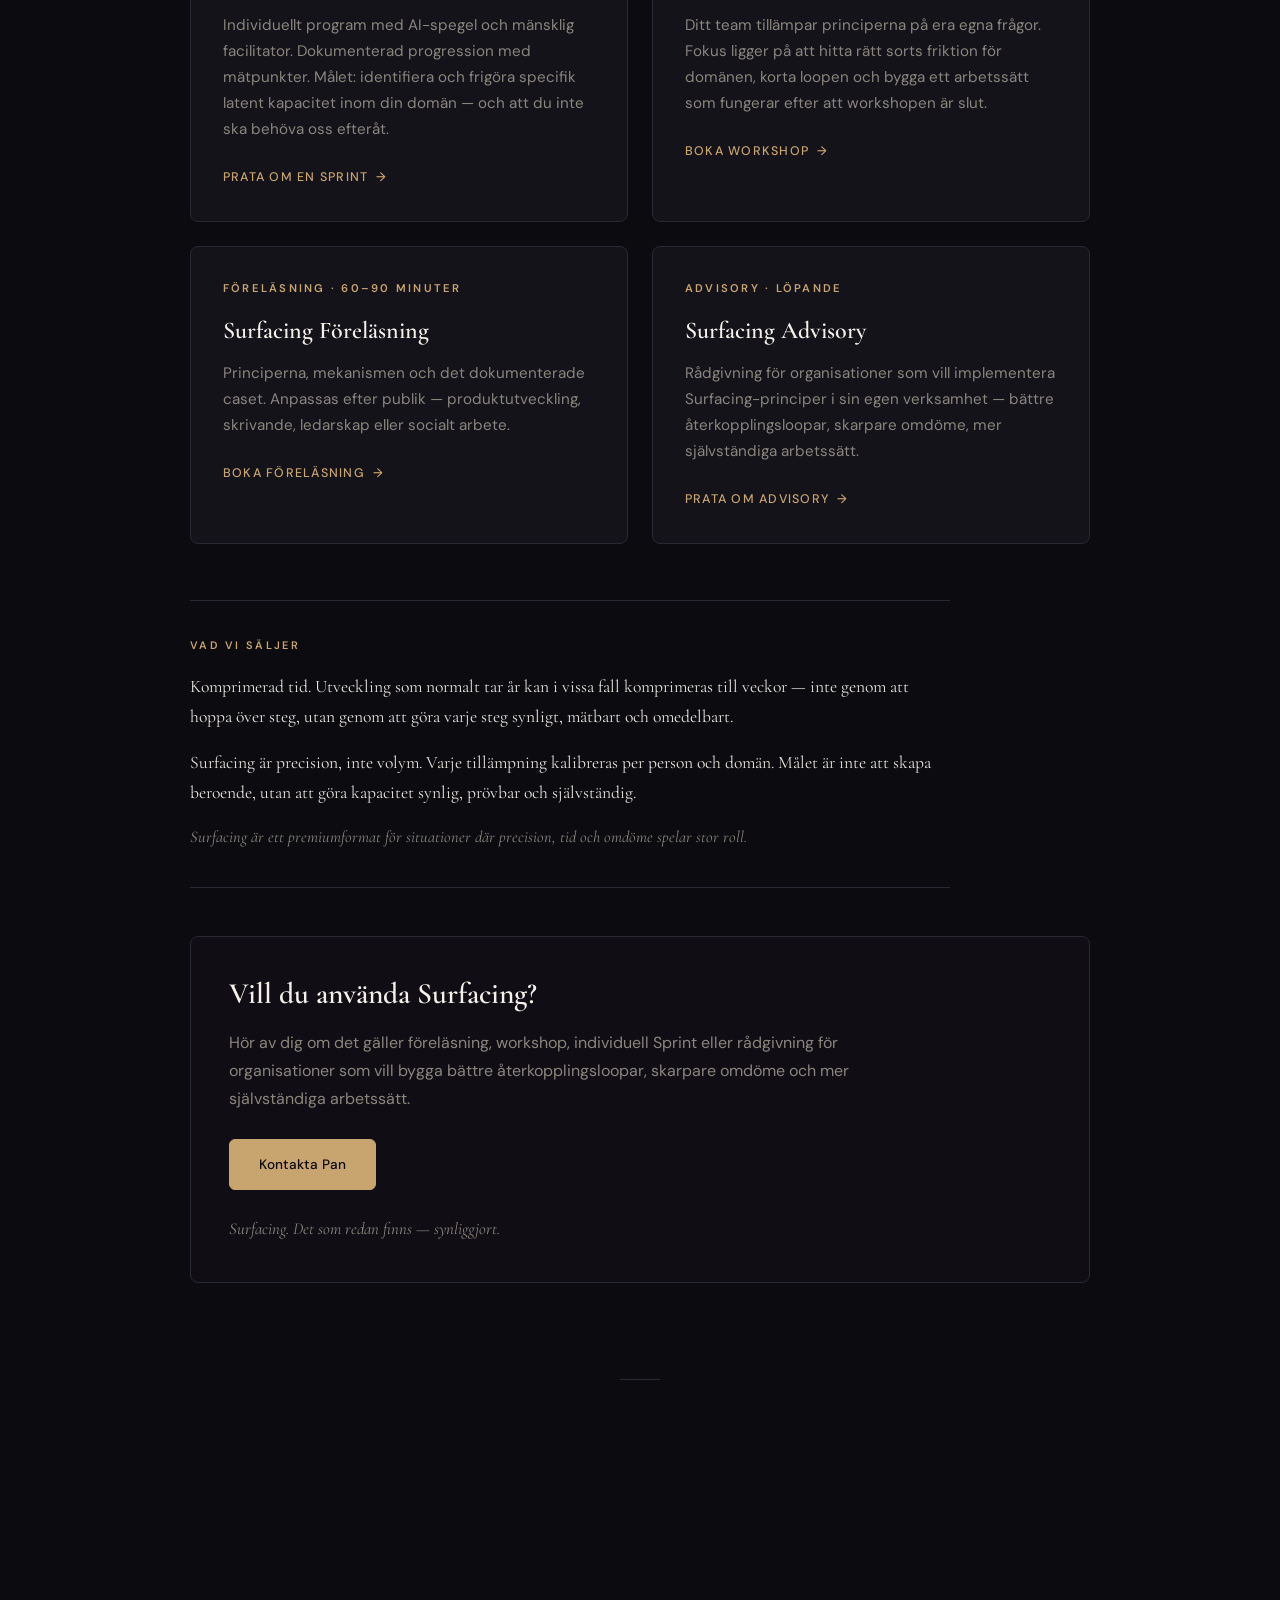
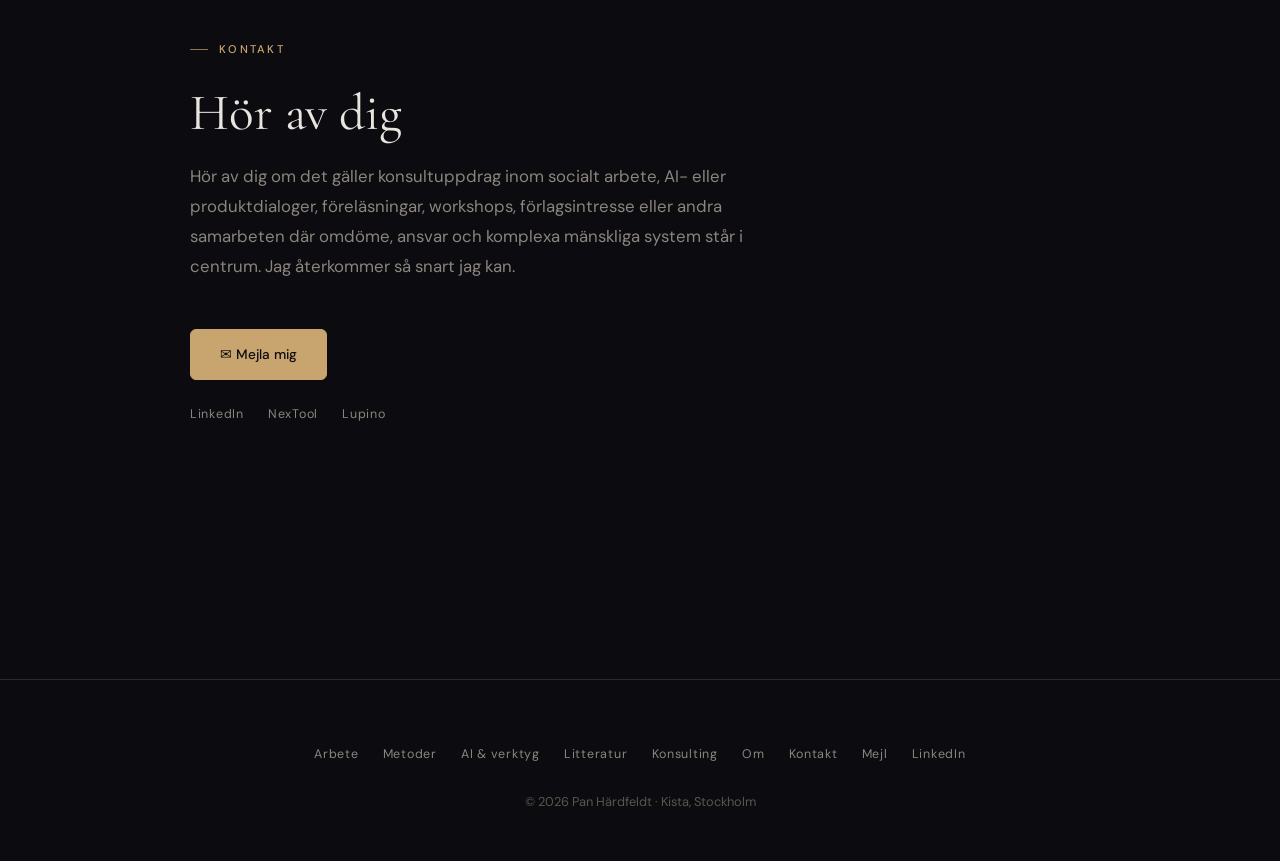
==== commit c23be1d4: "Add four-pursuits section under the hero Introduces a concise, bilingual "Four pursuits" block (Surf" ====
--- a/index.html
+++ b/index.html
@@ -549,6 +549,61 @@
 }
 .card-link::after { content: '→'; }
 
+/* ─── FOUR PURSUITS ─── */
+.pursuits {
+  display: grid;
+  grid-template-columns: repeat(2, 1fr);
+  gap: 1.5rem;
+  margin-top: 0.5rem;
+}
+.pursuit {
+  position: relative;
+  display: block;
+  padding: 1.9rem 2.6rem 1.9rem 1.9rem;
+  background: var(--bg-card);
+  border: 1px solid var(--border);
+  border-left: 2px solid var(--border);
+  border-radius: 8px;
+  transition: background 0.4s var(--ease), border-color 0.4s var(--ease), transform 0.4s var(--ease);
+}
+.pursuit:hover {
+  background: var(--bg-card-hover);
+  border-color: var(--border-strong);
+  border-left-color: var(--accent);
+  transform: translateY(-2px);
+}
+.pursuit::after {
+  content: '→';
+  position: absolute;
+  top: 1.9rem;
+  right: 1.9rem;
+  color: var(--accent);
+  opacity: 0.35;
+  transition: opacity 0.3s ease, transform 0.3s ease;
+}
+.pursuit:hover::after { opacity: 1; transform: translateX(3px); }
+.pursuit-num {
+  font-family: var(--serif);
+  font-style: italic;
+  font-size: 0.95rem;
+  letter-spacing: 0.1em;
+  color: var(--accent-deep);
+  display: block;
+  margin-bottom: 0.55rem;
+}
+.pursuit-title {
+  font-family: var(--serif);
+  font-size: 1.5rem;
+  font-weight: 600;
+  line-height: 1.2;
+  margin-bottom: 0.55rem;
+}
+.pursuit-text {
+  color: var(--text-muted);
+  font-size: 0.95rem;
+  line-height: 1.7;
+}
+
 /* ─── LITERATURE SPECIAL ─── */
 .book-card {
   display: grid;
@@ -1147,6 +1202,8 @@
     height: 280px;
   }
   .card { padding: 1.8rem; }
+  .pursuits { grid-template-columns: 1fr; }
+  .pursuit { padding: 1.6rem 2.4rem 1.6rem 1.6rem; }
 }
 </style>
 </head>
@@ -1211,6 +1268,43 @@
     </div>
   </div>
   <div class="scroll-hint" data-sv="Scrolla" data-en="Scroll">Scrolla</div>
+</section>
+
+<!-- Fyra spår -->
+<section id="pursuits">
+  <div class="container">
+    <div class="reveal">
+      <span class="section-label" data-sv="Fyra spår" data-en="Four pursuits">Fyra spår</span>
+      <h2 class="section-title" data-sv="Samma blick, fyra fält." data-en="One gaze, four fields.">Samma blick, fyra fält.</h2>
+      <p class="section-desc" data-sv="Metod, verktyg, prosa och praktik — olika ytor, men samma fråga: hur synliggör man det som redan finns och stödjer omdömet utan att ta över det?" data-en="Method, tool, prose, and practice — different surfaces, but the same question: how do you make visible what is already there and support judgement without taking it over?">Metod, verktyg, prosa och praktik — olika ytor, men samma fråga: hur synliggör man det som redan finns och stödjer omdömet utan att ta över det?</p>
+    </div>
+
+    <div class="pursuits reveal">
+      <a class="pursuit" href="#method">
+        <span class="pursuit-num">01</span>
+        <h3 class="pursuit-title" data-sv="Surfacing" data-en="Surfacing">Surfacing</h3>
+        <p class="pursuit-text" data-sv="En metod där människa och AI tänker tillsammans: tät återkoppling och kalibrerad friktion som synliggör kapacitet du redan bär — utan att ersätta omdömet." data-en="A method where human and AI think together: tight feedback and calibrated friction that surface capacity you already carry — without replacing judgement.">En metod där människa och AI tänker tillsammans: tät återkoppling och kalibrerad friktion som synliggör kapacitet du redan bär — utan att ersätta omdömet.</p>
+      </a>
+
+      <a class="pursuit" href="#ai-gamefriend">
+        <span class="pursuit-num">02</span>
+        <h3 class="pursuit-title" data-sv="AI-GameFriend" data-en="AI-GameFriend">AI-GameFriend</h3>
+        <p class="pursuit-text" data-sv="Ett experimentellt strategiverktyg för seriösa spelare: AI-baserade andra perspektiv på beslut, mönster och vägval. Experimentella funktioner är tydligt markerade." data-en="An experimental strategy tool for serious gamers: AI-based second opinions on decisions, patterns, and choices. Experimental features are clearly marked.">Ett experimentellt strategiverktyg för seriösa spelare: AI-baserade andra perspektiv på beslut, mönster och vägval. Experimentella funktioner är tydligt markerade.</p>
+      </a>
+
+      <a class="pursuit" href="#literature">
+        <span class="pursuit-num">03</span>
+        <h3 class="pursuit-title" data-sv="Litteratur" data-en="Literature">Litteratur</h3>
+        <p class="pursuit-text" data-sv="Komprimerad prosa om glappet mellan yta och djup — folkloristisk gotik, moralpsykologisk skräck och klinisk science fiction. Två manuskript söker förlag." data-en="Compressed prose about the gap between surface and depth — folkloristic gothic, moral-psychological horror, and clinical science fiction. Two manuscripts seeking a publisher.">Komprimerad prosa om glappet mellan yta och djup — folkloristisk gotik, moralpsykologisk skräck och klinisk science fiction. Två manuskript söker förlag.</p>
+      </a>
+
+      <a class="pursuit" href="#lupino">
+        <span class="pursuit-num">04</span>
+        <h3 class="pursuit-title" data-sv="AI i socialt arbete" data-en="AI in social work">AI i socialt arbete</h3>
+        <p class="pursuit-text" data-sv="Surfacing tillämpad på socialtjänst och barnavård genom Lupino: strukturerat stöd för professionellt omdöme — som stödjer ansvaret, inte ersätter det." data-en="Surfacing applied to social services and child welfare through Lupino: structured support for professional judgement — supporting responsibility, not replacing it.">Surfacing tillämpad på socialtjänst och barnavård genom Lupino: strukturerat stöd för professionellt omdöme — som stödjer ansvaret, inte ersätter det.</p>
+      </a>
+    </div>
+  </div>
 </section>
 
 <!-- Om -->
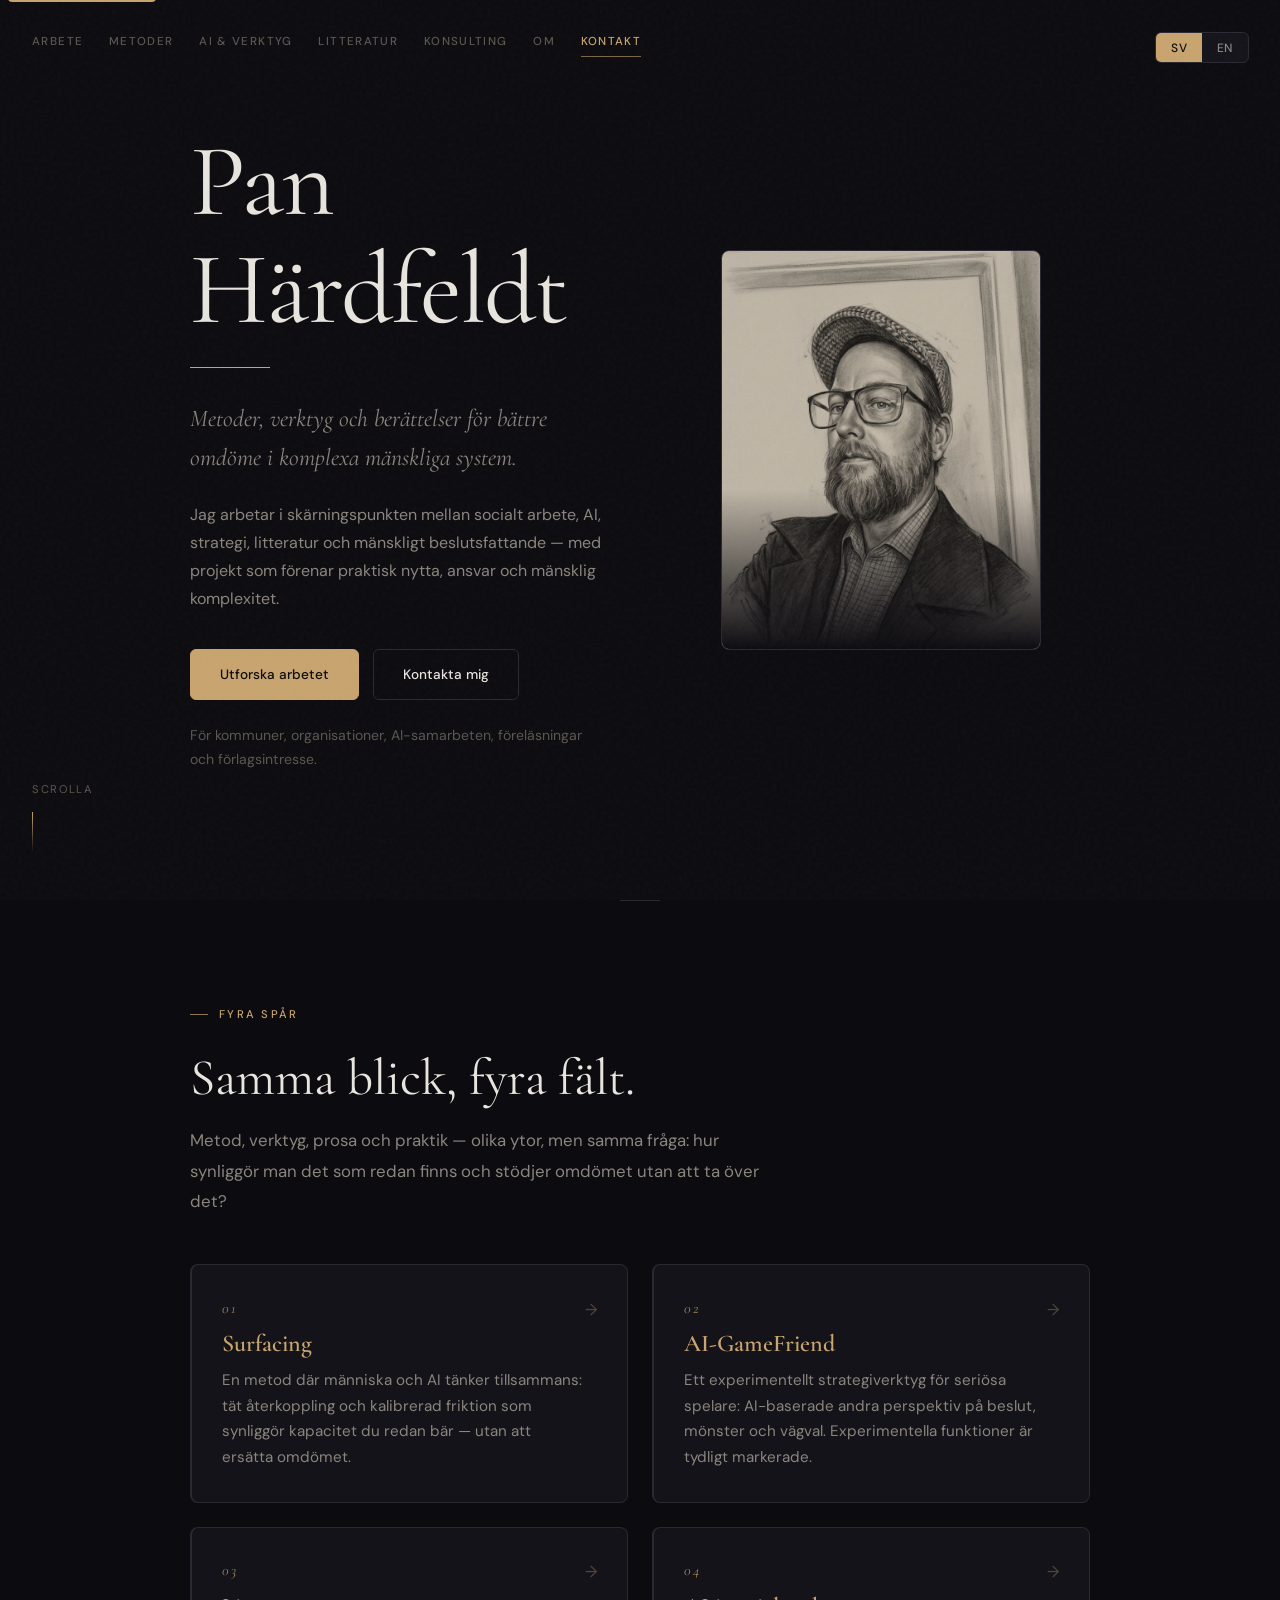
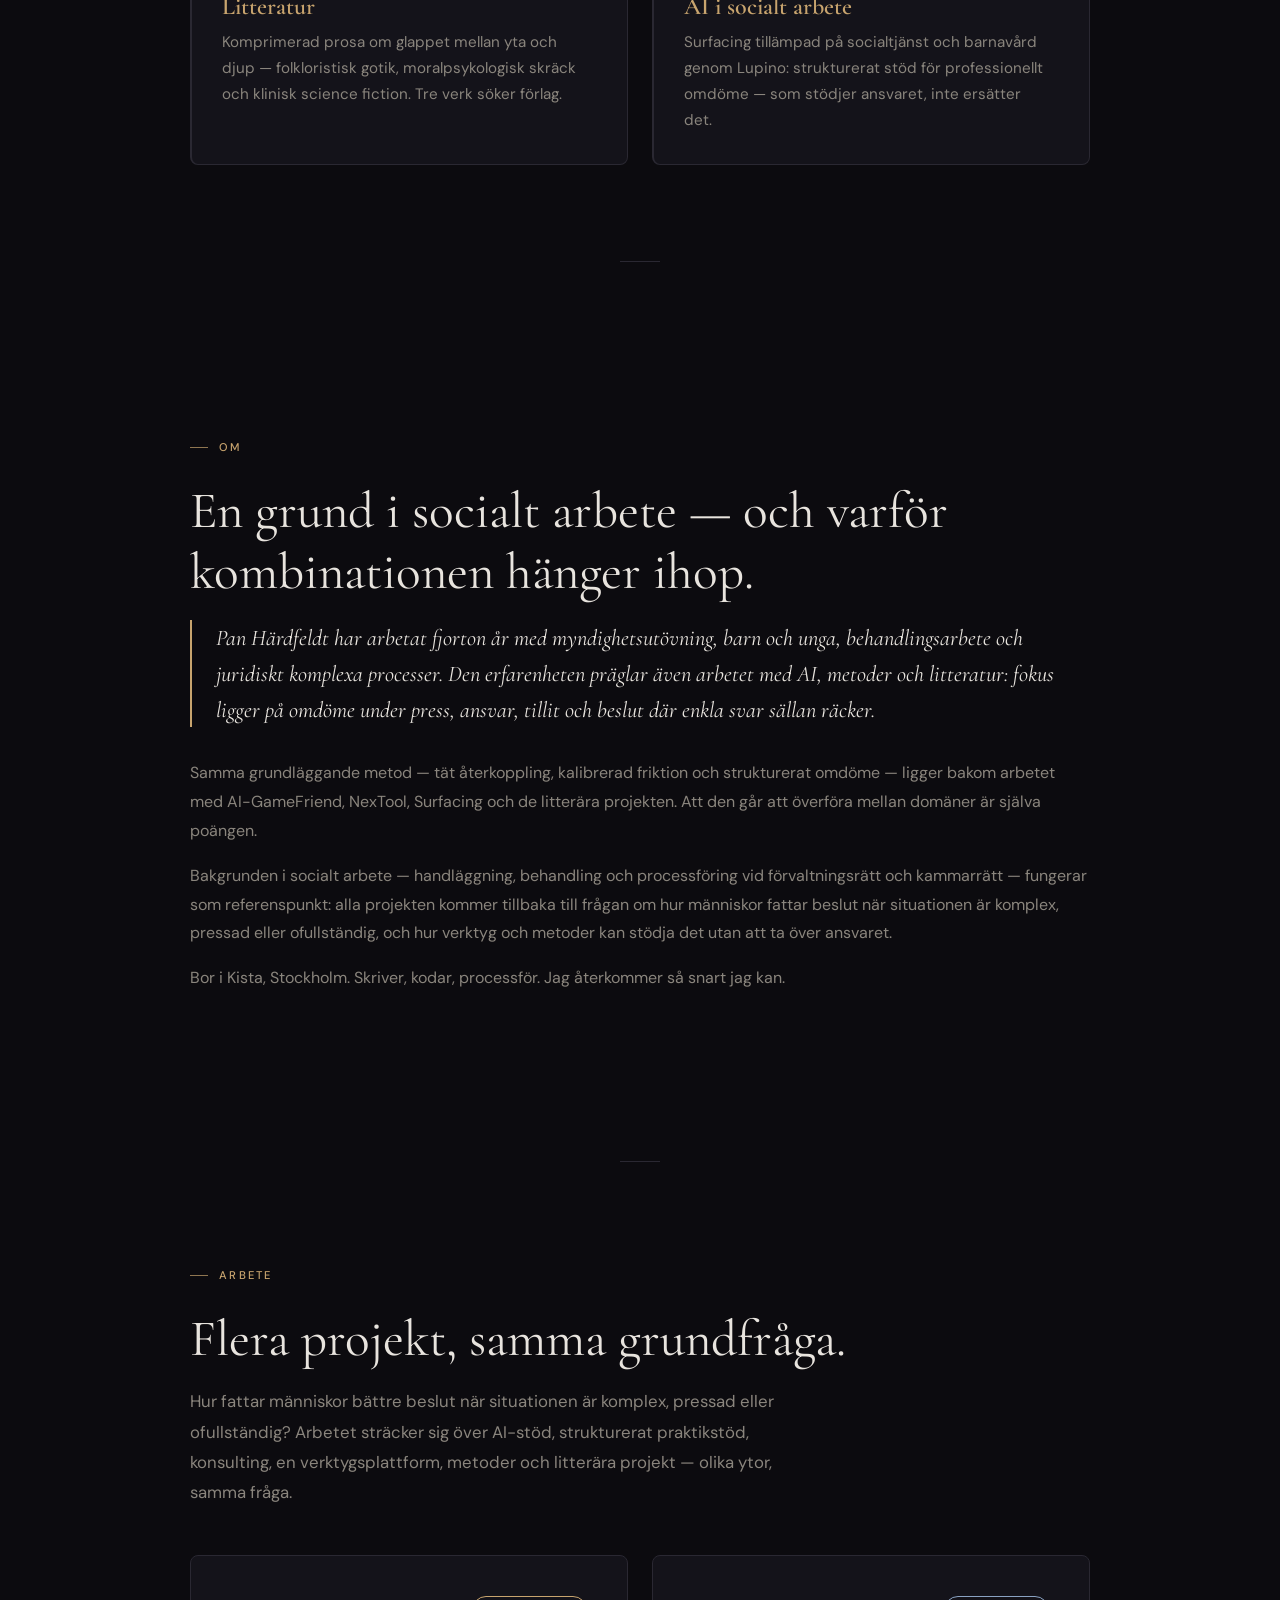
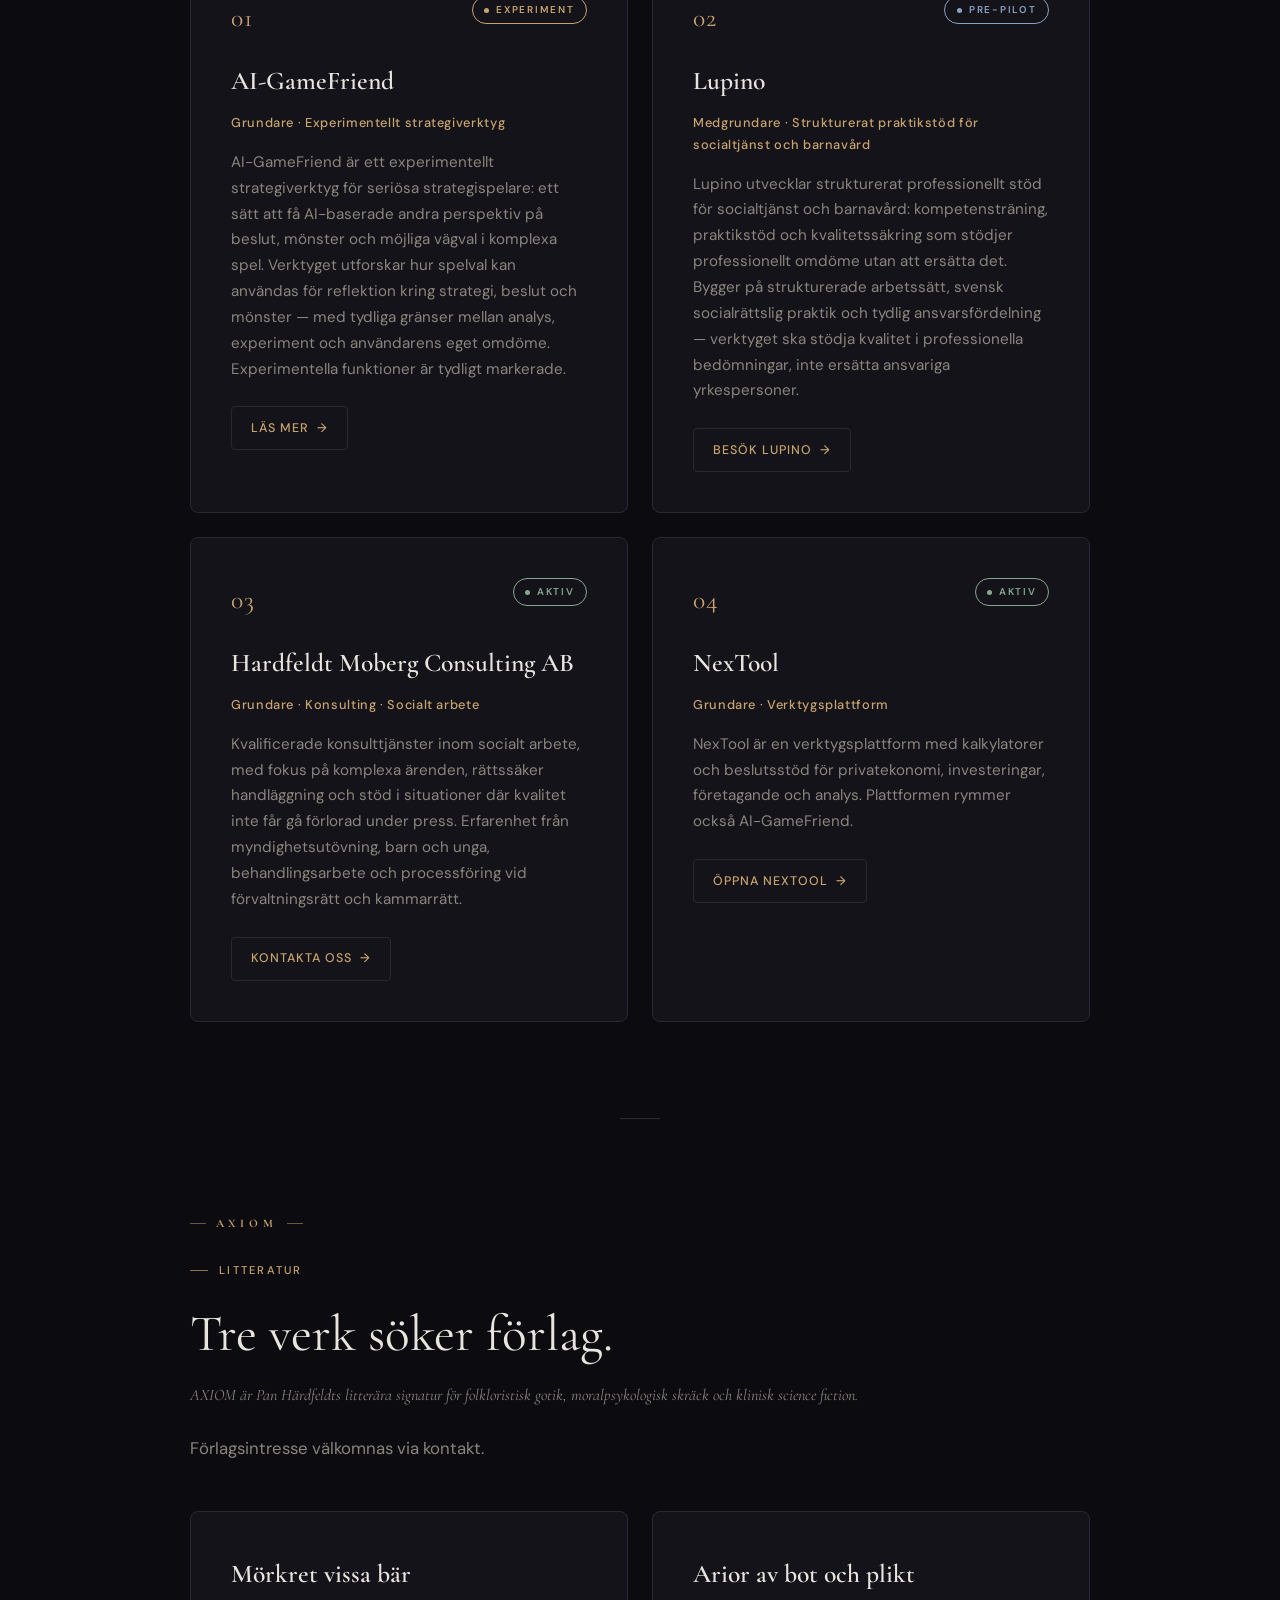
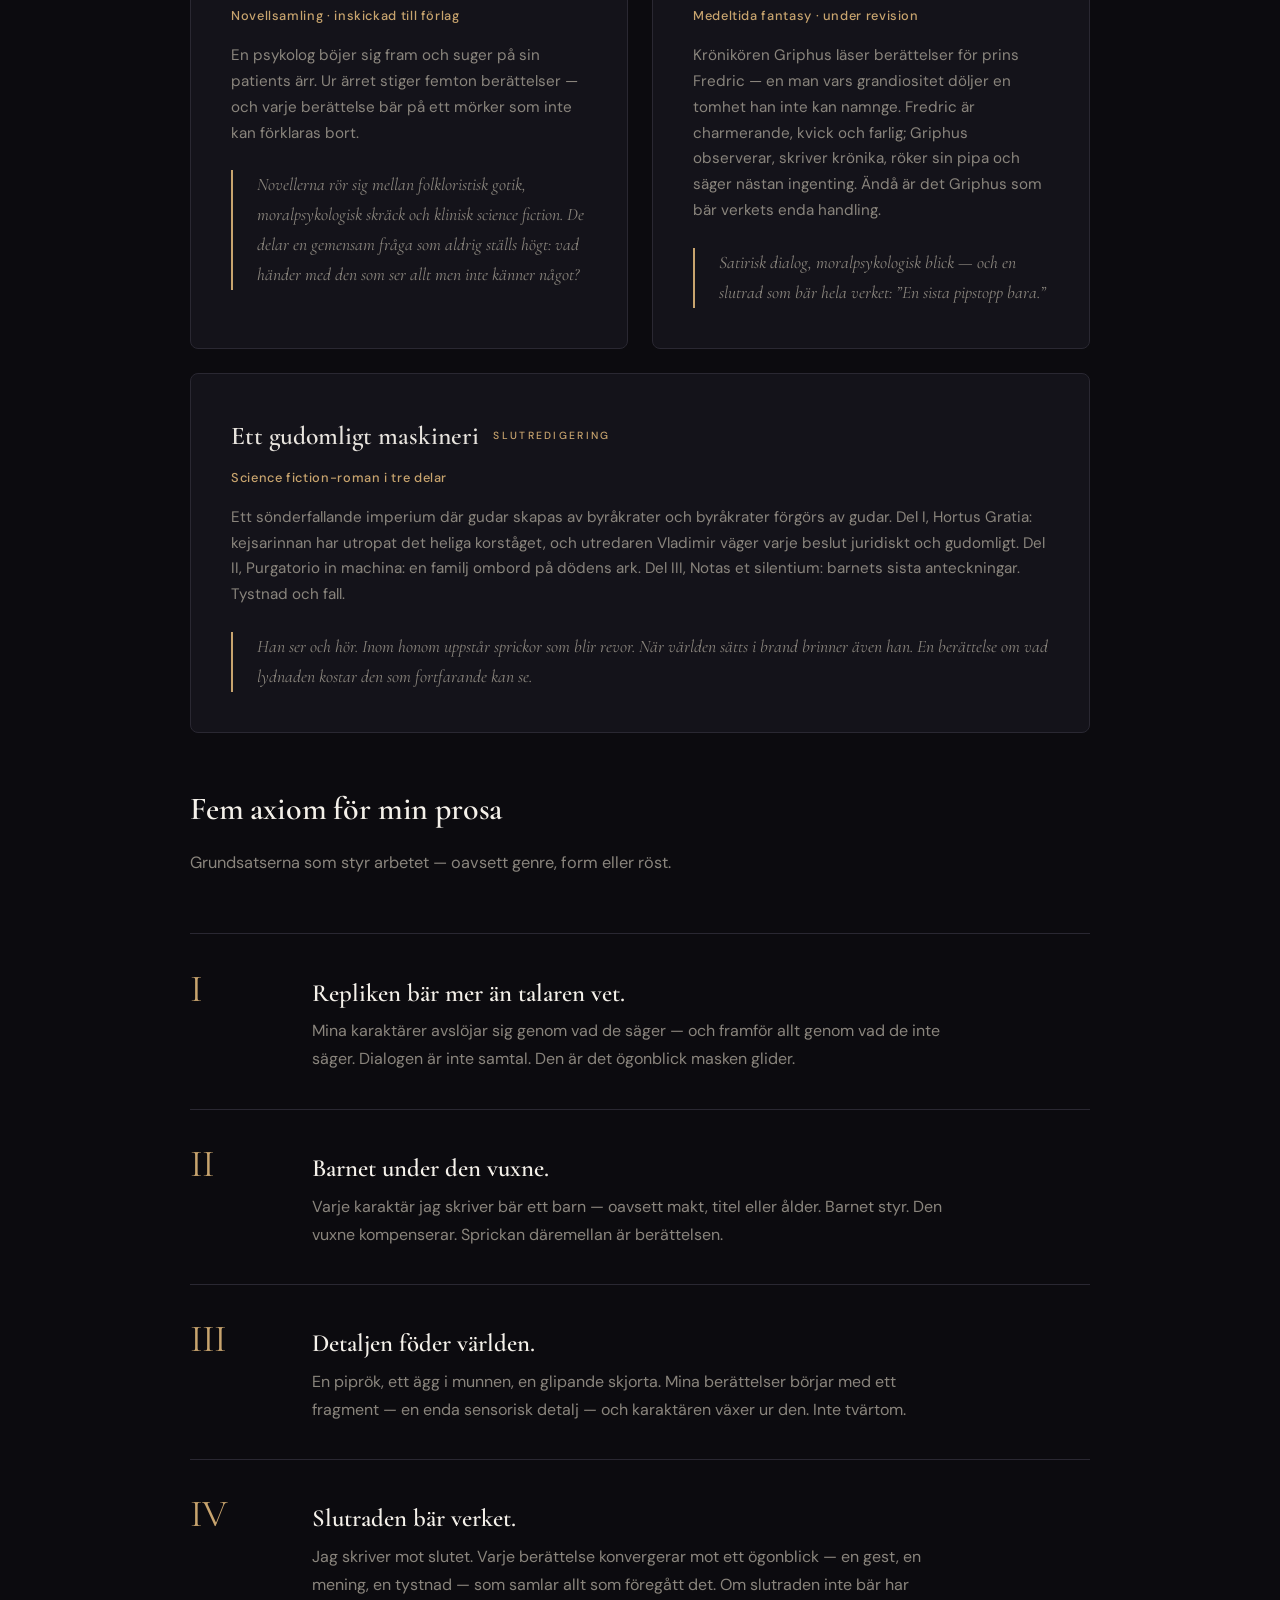
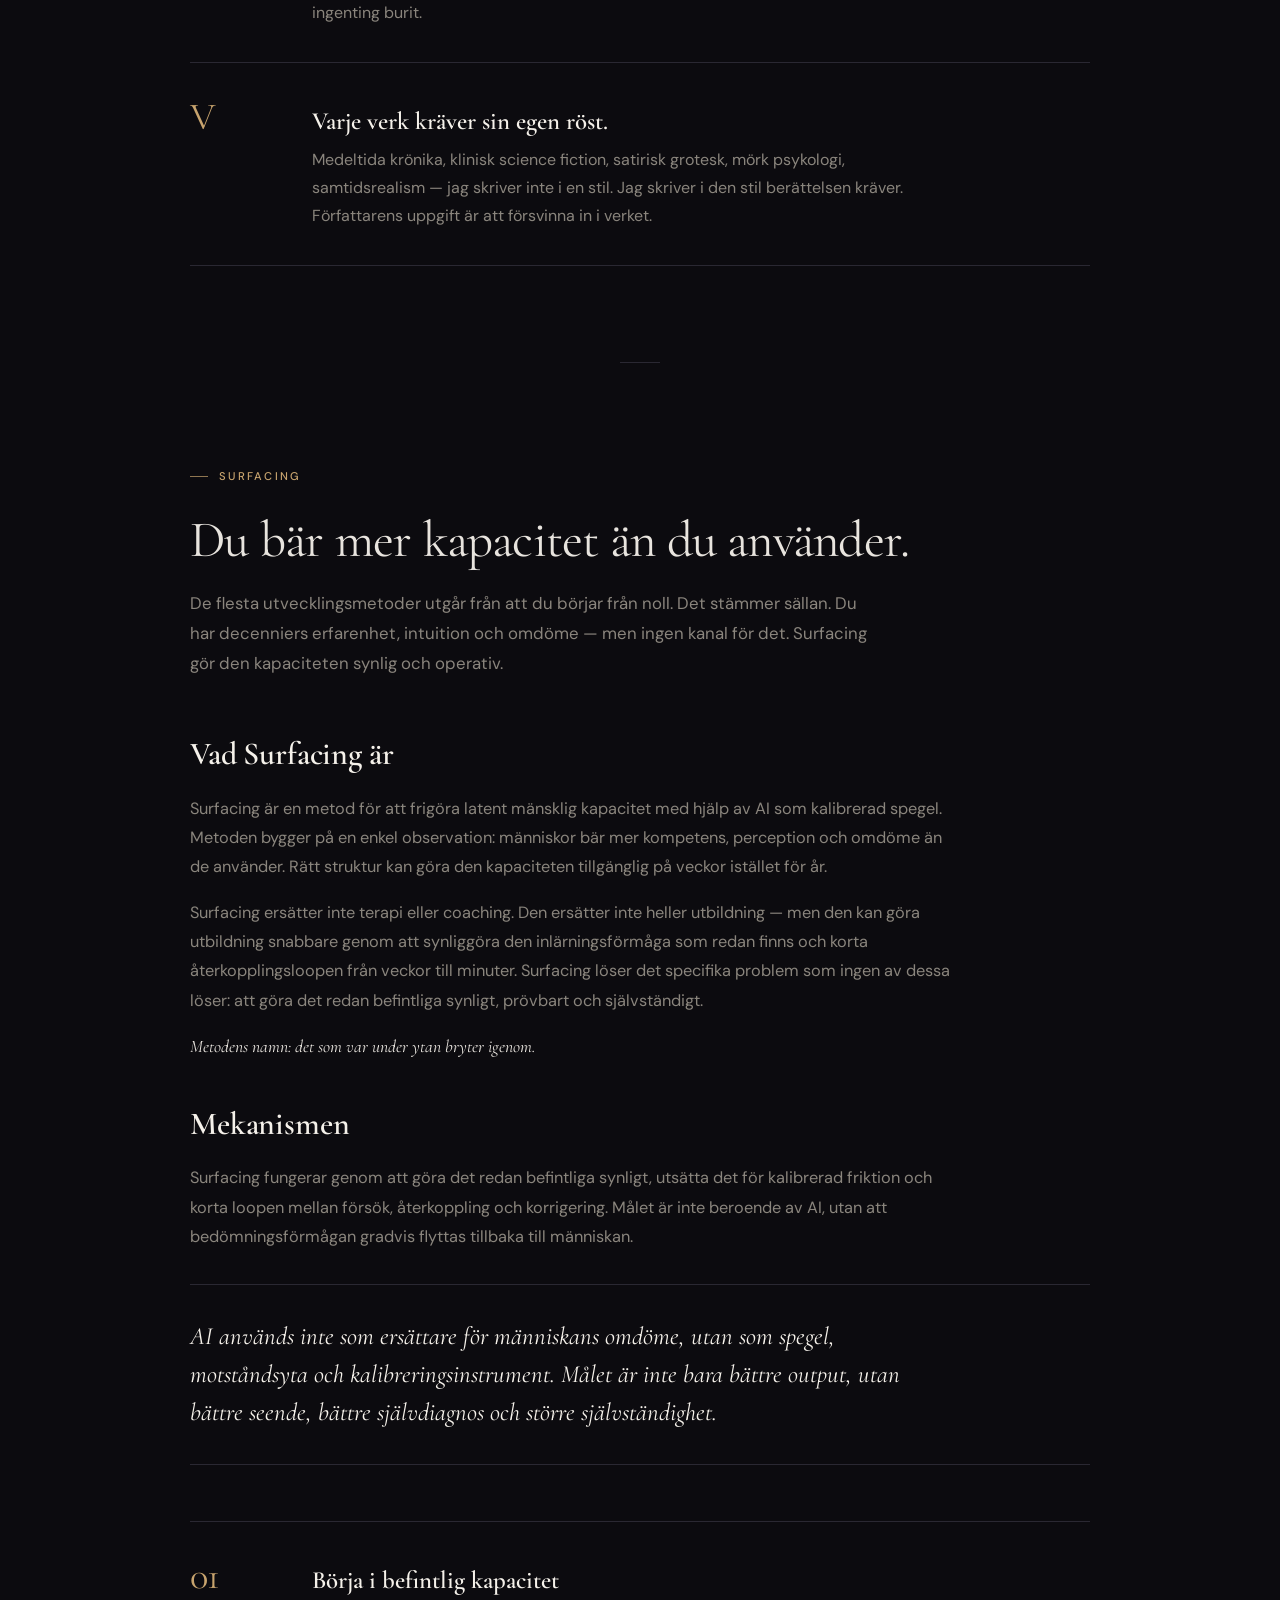
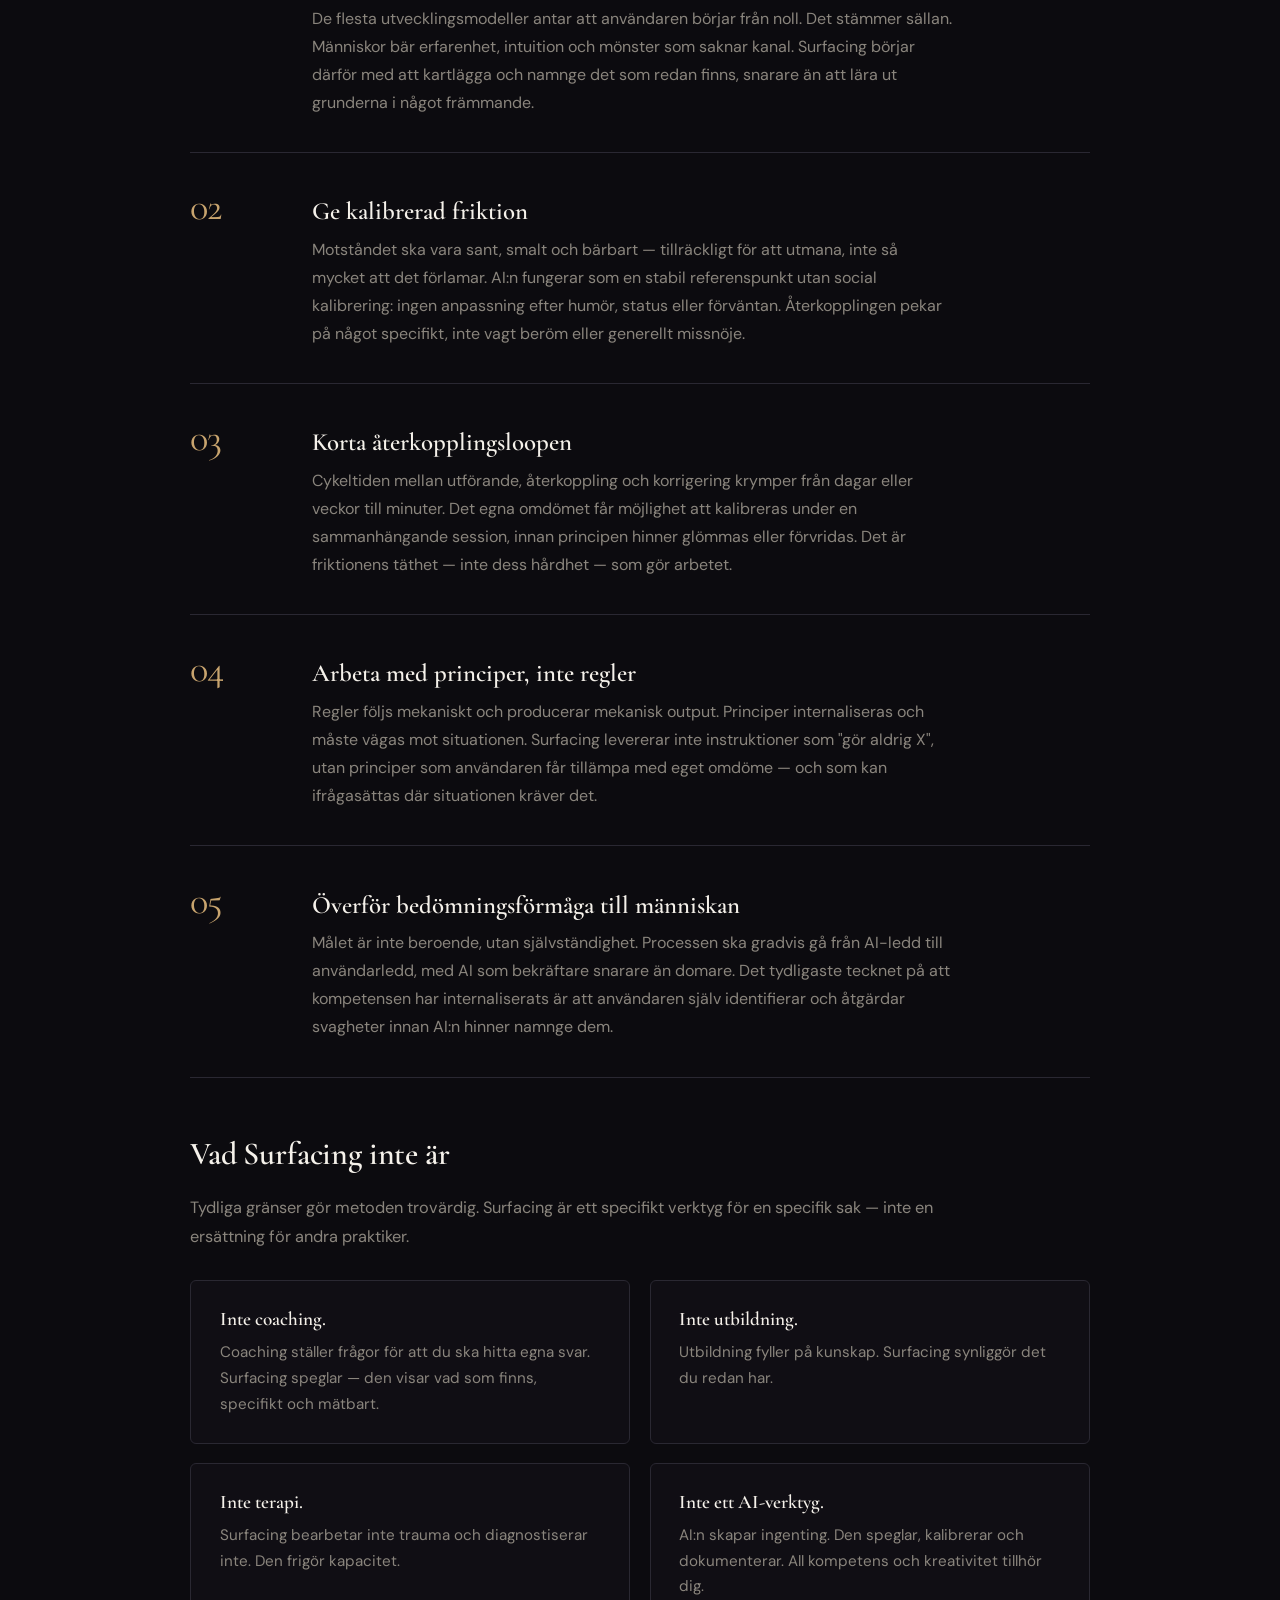
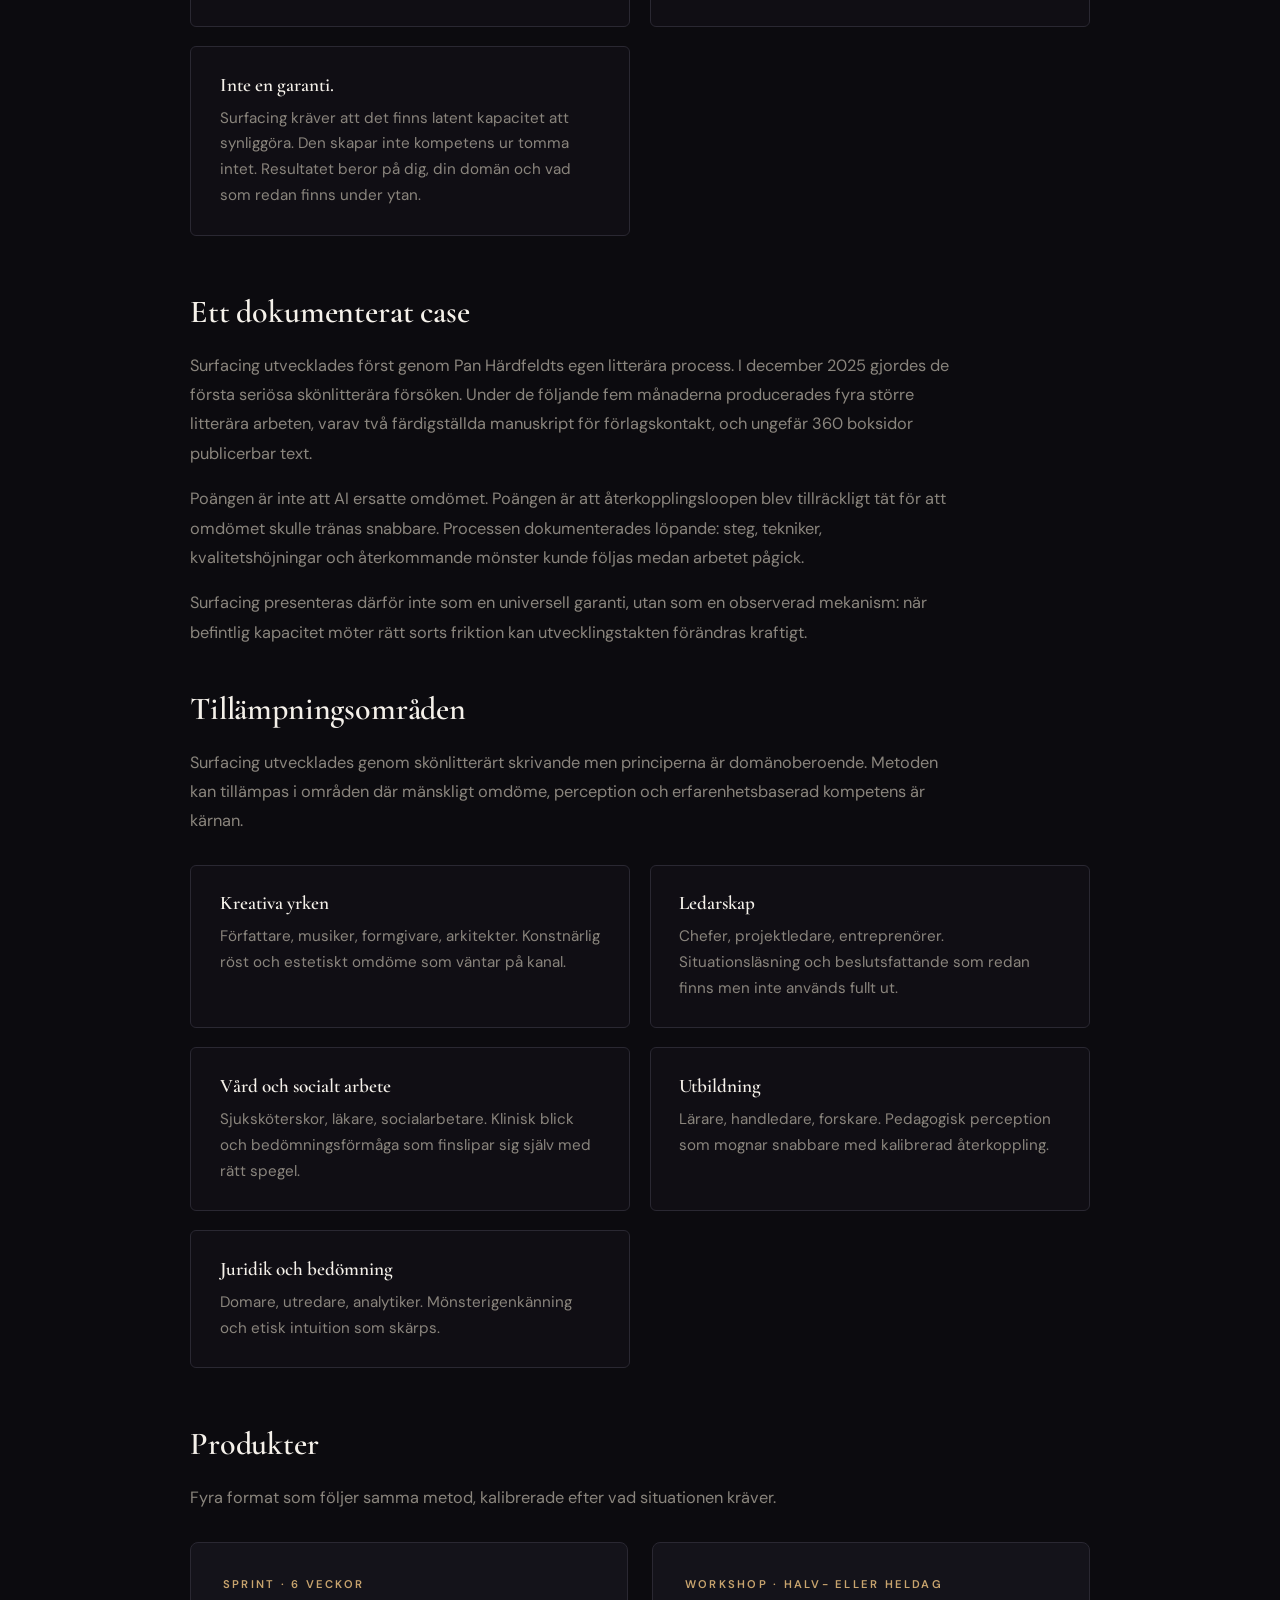
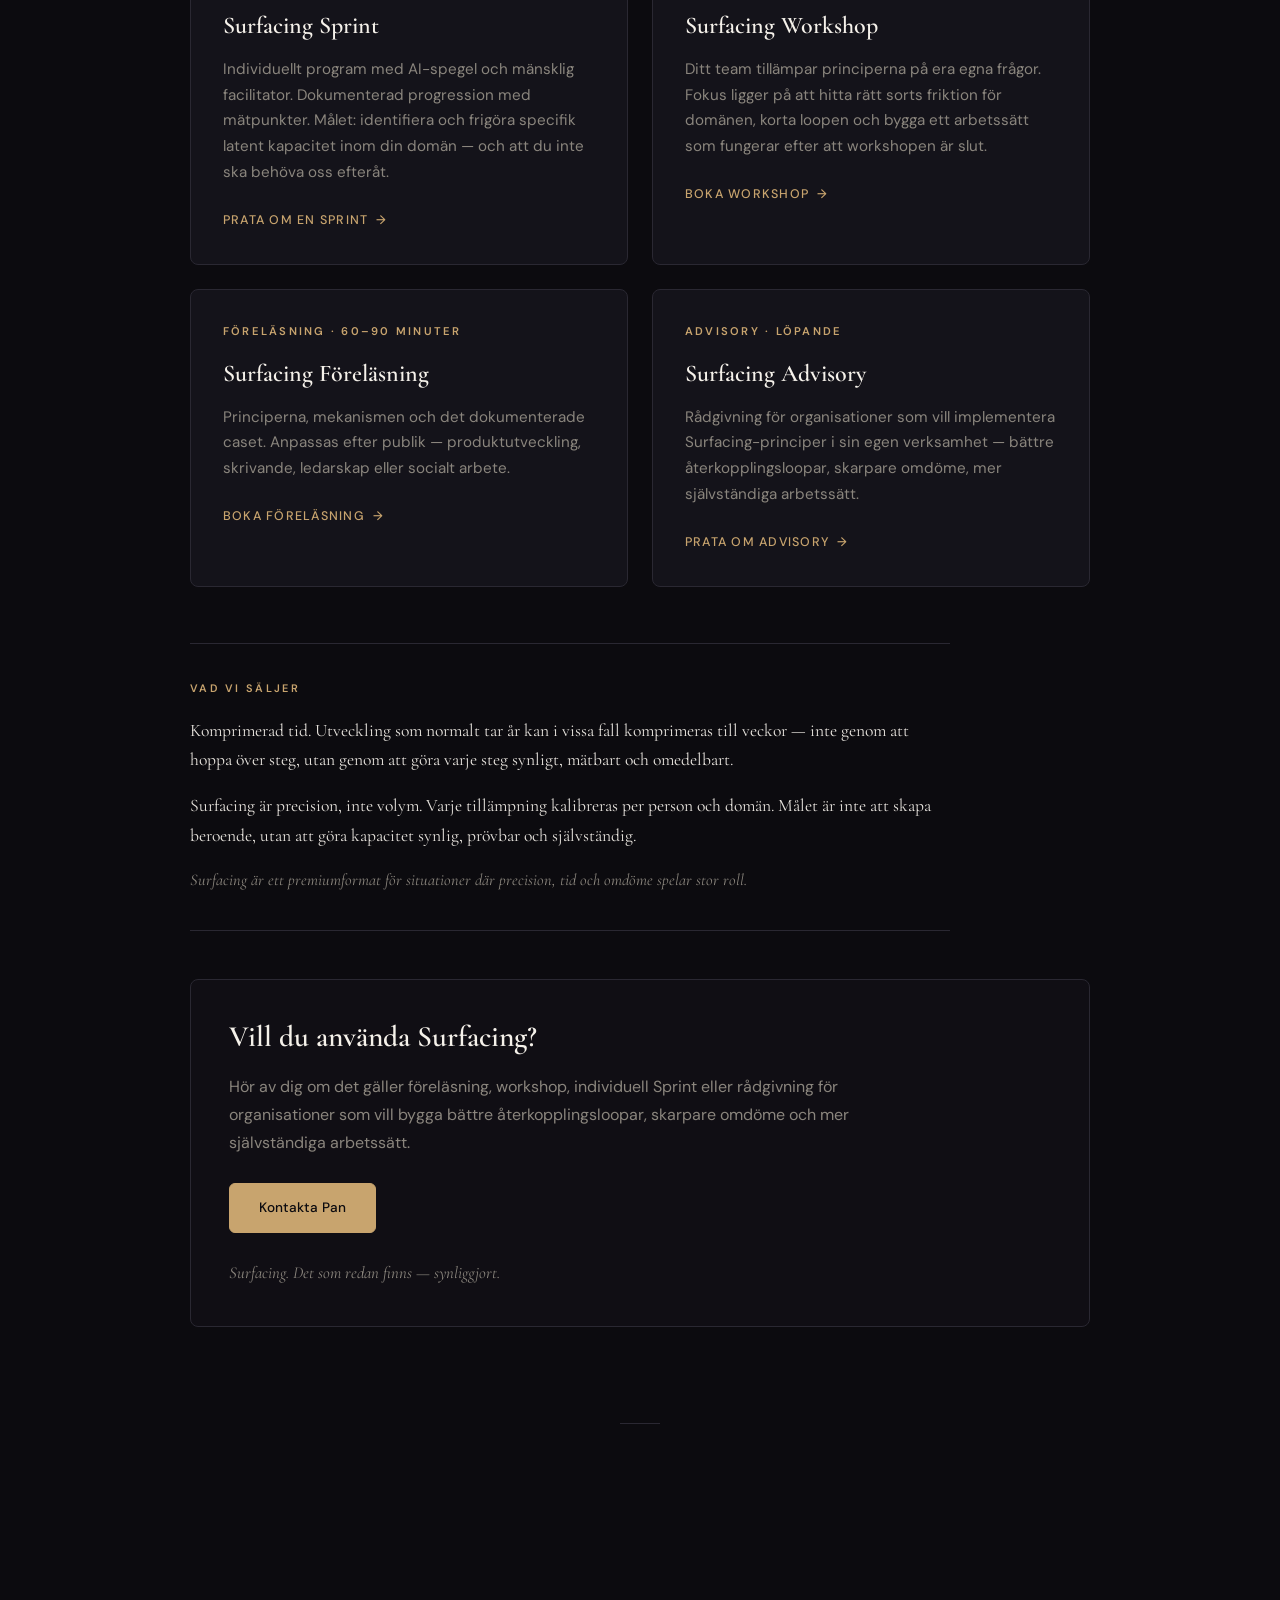
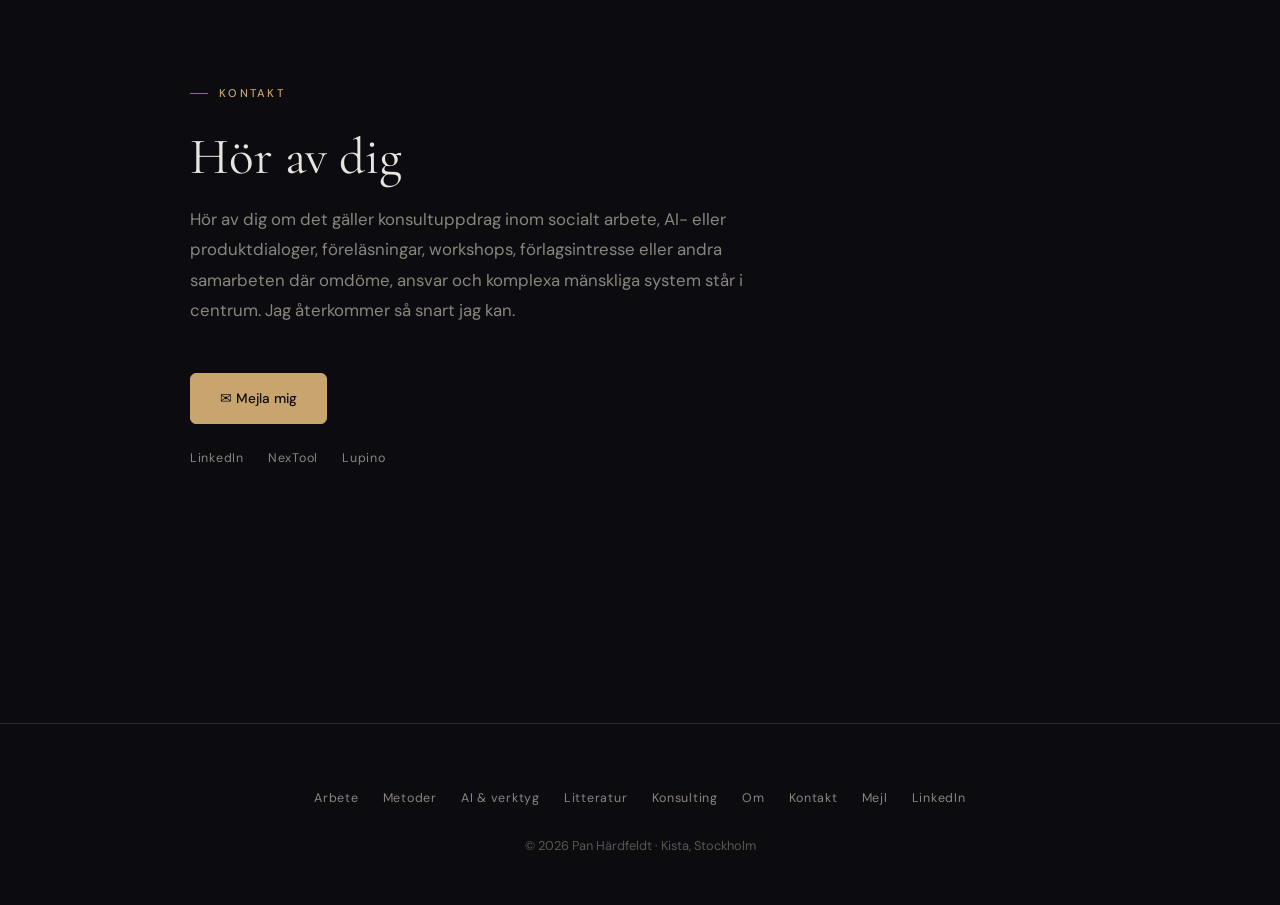
==== commit 69ce4a56: "Refresh Literature section to current works Updates the literature works to their current titles and" ====
--- a/index.html
+++ b/index.html
@@ -1295,7 +1295,7 @@
       <a class="pursuit" href="#literature">
         <span class="pursuit-num">03</span>
         <h3 class="pursuit-title" data-sv="Litteratur" data-en="Literature">Litteratur</h3>
-        <p class="pursuit-text" data-sv="Komprimerad prosa om glappet mellan yta och djup — folkloristisk gotik, moralpsykologisk skräck och klinisk science fiction. Två manuskript söker förlag." data-en="Compressed prose about the gap between surface and depth — folkloristic gothic, moral-psychological horror, and clinical science fiction. Two manuscripts seeking a publisher.">Komprimerad prosa om glappet mellan yta och djup — folkloristisk gotik, moralpsykologisk skräck och klinisk science fiction. Två manuskript söker förlag.</p>
+        <p class="pursuit-text" data-sv="Komprimerad prosa om glappet mellan yta och djup — folkloristisk gotik, moralpsykologisk skräck och klinisk science fiction. Tre verk söker förlag." data-en="Compressed prose about the gap between surface and depth — folkloristic gothic, moral-psychological horror, and clinical science fiction. Three works seeking a publisher.">Komprimerad prosa om glappet mellan yta och djup — folkloristisk gotik, moralpsykologisk skräck och klinisk science fiction. Tre verk söker förlag.</p>
       </a>
 
       <a class="pursuit" href="#lupino">
@@ -1396,7 +1396,7 @@
     <div class="reveal">
       <span class="imprint-mark">AXIOM</span>
       <span class="section-label" data-sv="Litteratur" data-en="Literature">Litteratur</span>
-      <h2 class="section-title" data-sv="Två färdigställda manuskript söker förlag." data-en="Two completed manuscripts seeking a publisher.">Två färdigställda manuskript söker förlag.</h2>
+      <h2 class="section-title" data-sv="Tre verk söker förlag." data-en="Three works seeking a publisher.">Tre verk söker förlag.</h2>
       <p class="imprint-tagline" data-sv="AXIOM är Pan Härdfeldts litterära signatur för folkloristisk gotik, moralpsykologisk skräck och klinisk science fiction." data-en="AXIOM is Pan Härdfeldt's literary signature for folkloristic gothic, moral-psychological horror, and clinical science fiction.">AXIOM är Pan Härdfeldts litterära signatur för folkloristisk gotik, moralpsykologisk skräck och klinisk science fiction.</p>
       <p class="section-desc" data-sv="Förlagsintresse välkomnas via kontakt." data-en="Publishing inquiries welcome via contact.">Förlagsintresse välkomnas via kontakt.</p>
     </div>
@@ -1404,22 +1404,22 @@
     <div class="cards">
       <div class="card reveal">
         <h3 class="card-title" data-sv="Mörkret vissa bär" data-en="Mörkret vissa bär">Mörkret vissa bär</h3>
-        <p class="card-subtitle" data-sv="Novellsamling" data-en="Short story collection">Novellsamling</p>
+        <p class="card-subtitle" data-sv="Novellsamling · inskickad till förlag" data-en="Short story collection · submitted to publishers">Novellsamling · inskickad till förlag</p>
         <p class="card-text" data-sv="En psykolog böjer sig fram och suger på sin patients ärr. Ur ärret stiger femton berättelser — och varje berättelse bär på ett mörker som inte kan förklaras bort." data-en="A psychologist leans forward and sucks on her patient's scar. From the scar rise fifteen stories — and each story carries a darkness that cannot be explained away.">En psykolog böjer sig fram och suger på sin patients ärr. Ur ärret stiger femton berättelser — och varje berättelse bär på ett mörker som inte kan förklaras bort.</p>
         <p class="book-quote" data-sv="Novellerna rör sig mellan folkloristisk gotik, moralpsykologisk skräck och klinisk science fiction. De delar en gemensam fråga som aldrig ställs högt: vad händer med den som ser allt men inte känner något?" data-en="The stories move between folkloristic gothic, moral-psychological horror, and clinical science fiction. They share a common question never asked aloud: what happens to the one who sees everything but feels nothing?">Novellerna rör sig mellan folkloristisk gotik, moralpsykologisk skräck och klinisk science fiction. De delar en gemensam fråga som aldrig ställs högt: vad händer med den som ser allt men inte känner något?</p>
       </div>
 
       <div class="card reveal">
-        <h3 class="card-title" data-sv="Att födas och dö tom" data-en="Att födas och dö tom">Att födas och dö tom</h3>
-        <p class="card-subtitle" data-sv="Roman" data-en="Novel">Roman</p>
-        <p class="card-text" data-sv="Fredric är charmerande, kvick och farlig. Griphus observerar. Skriver krönika. Röker sin pipa. Säger nästan ingenting. Ändå är det Griphus som bär verkets enda handling. Och den handlingen förändrar allt." data-en="Fredric is charming, quick-witted, and dangerous. Griphus observes. Writes chronicle. Smokes his pipe. Says almost nothing. Yet it is Griphus who carries the work's only action. And that action changes everything.">Fredric är charmerande, kvick och farlig. Griphus observerar. Skriver krönika. Röker sin pipa. Säger nästan ingenting. Ändå är det Griphus som bär verkets enda handling. Och den handlingen förändrar allt.</p>
-        <p class="book-quote" data-sv="En berättelse om att se utan att nå. Om att bli sedd utan att kunna ta emot det. Och om vad det kostar — för båda." data-en="A story about seeing without reaching. About being seen without being able to receive it. And about what it costs — for both.">En berättelse om att se utan att nå. Om att bli sedd utan att kunna ta emot det. Och om vad det kostar — för båda.</p>
+        <h3 class="card-title" data-sv="Arior av bot och plikt" data-en="Arior av bot och plikt">Arior av bot och plikt</h3>
+        <p class="card-subtitle" data-sv="Medeltida fantasy · under revision" data-en="Medieval fantasy · in revision">Medeltida fantasy · under revision</p>
+        <p class="card-text" data-sv="Krönikören Griphus läser berättelser för prins Fredric — en man vars grandiositet döljer en tomhet han inte kan namnge. Fredric är charmerande, kvick och farlig; Griphus observerar, skriver krönika, röker sin pipa och säger nästan ingenting. Ändå är det Griphus som bär verkets enda handling." data-en="The chronicler Griphus reads stories to Prince Fredric — a man whose grandiosity conceals an emptiness he cannot name. Fredric is charming, quick-witted, and dangerous; Griphus observes, writes chronicle, smokes his pipe, and says almost nothing. Yet it is Griphus who carries the work's only action.">Krönikören Griphus läser berättelser för prins Fredric — en man vars grandiositet döljer en tomhet han inte kan namnge. Fredric är charmerande, kvick och farlig; Griphus observerar, skriver krönika, röker sin pipa och säger nästan ingenting. Ändå är det Griphus som bär verkets enda handling.</p>
+        <p class="book-quote" data-sv="Satirisk dialog, moralpsykologisk blick — och en slutrad som bär hela verket: ”En sista pipstopp bara.”" data-en="Satirical dialogue, a moral-psychological eye — and a final line that carries the whole work: ”En sista pipstopp bara.”">Satirisk dialog, moralpsykologisk blick — och en slutrad som bär hela verket: ”En sista pipstopp bara.”</p>
       </div>
 
       <div class="card full-width reveal">
-        <h3 class="card-title">Hortus Gratia<span class="wip-tag" data-sv="Pågår" data-en="WIP">Pågår</span></h3>
-        <p class="card-subtitle" data-sv="Roman · under arbete" data-en="Novel · in progress">Roman · under arbete</p>
-        <p class="card-text" data-sv="Kejsarinna Renatha Domina har utropat det heliga korståget: allt levande ska ha en plats i Faderns hägn. Konsulerna muttrar i tystnad. Under Hortus Gratias byrå arbetar Vladimir Mikhailovic som utredare — varje beslut ska vägas juridiskt och gudomligt, varje akt underskrivas i två ämbeten." data-en="Kejsarinna Renatha Domina har utropat det heliga korståget: allt levande ska ha en plats i Faderns hägn. Konsulerna muttrar i tystnad. Under Hortus Gratias byrå arbetar Vladimir Mikhailovic som utredare — varje beslut ska vägas juridiskt och gudomligt, varje akt underskrivas i två ämbeten.">Kejsarinna Renatha Domina har utropat det heliga korståget: allt levande ska ha en plats i Faderns hägn. Konsulerna muttrar i tystnad. Under Hortus Gratias byrå arbetar Vladimir Mikhailovic som utredare — varje beslut ska vägas juridiskt och gudomligt, varje akt underskrivas i två ämbeten.</p>
+        <h3 class="card-title"><span data-sv="Ett gudomligt maskineri" data-en="Ett gudomligt maskineri">Ett gudomligt maskineri</span><span class="wip-tag" data-sv="Slutredigering" data-en="Final edit">Slutredigering</span></h3>
+        <p class="card-subtitle" data-sv="Science fiction-roman i tre delar" data-en="Science-fiction novel in three parts">Science fiction-roman i tre delar</p>
+        <p class="card-text" data-sv="Ett sönderfallande imperium där gudar skapas av byråkrater och byråkrater förgörs av gudar. Del I, Hortus Gratia: kejsarinnan har utropat det heliga korståget, och utredaren Vladimir väger varje beslut juridiskt och gudomligt. Del II, Purgatorio in machina: en familj ombord på dödens ark. Del III, Notas et silentium: barnets sista anteckningar. Tystnad och fall." data-en="A crumbling empire where gods are made by bureaucrats and bureaucrats are undone by gods. Part I, Hortus Gratia: the empress has declared the holy crusade, and the investigator Vladimir weighs every decision legally and divinely. Part II, Purgatorio in machina: a family aboard death's ark. Part III, Notas et silentium: the child's last notes. Silence and fall.">Ett sönderfallande imperium där gudar skapas av byråkrater och byråkrater förgörs av gudar. Del I, Hortus Gratia: kejsarinnan har utropat det heliga korståget, och utredaren Vladimir väger varje beslut juridiskt och gudomligt. Del II, Purgatorio in machina: en familj ombord på dödens ark. Del III, Notas et silentium: barnets sista anteckningar. Tystnad och fall.</p>
         <p class="book-quote" data-sv="Han ser och hör. Inom honom uppstår sprickor som blir revor. När världen sätts i brand brinner även han. En berättelse om vad lydnaden kostar den som fortfarande kan se." data-en="Han ser och hör. Inom honom uppstår sprickor som blir revor. När världen sätts i brand brinner även han. En berättelse om vad lydnaden kostar den som fortfarande kan se.">Han ser och hör. Inom honom uppstår sprickor som blir revor. När världen sätts i brand brinner även han. En berättelse om vad lydnaden kostar den som fortfarande kan se.</p>
       </div>
     </div>
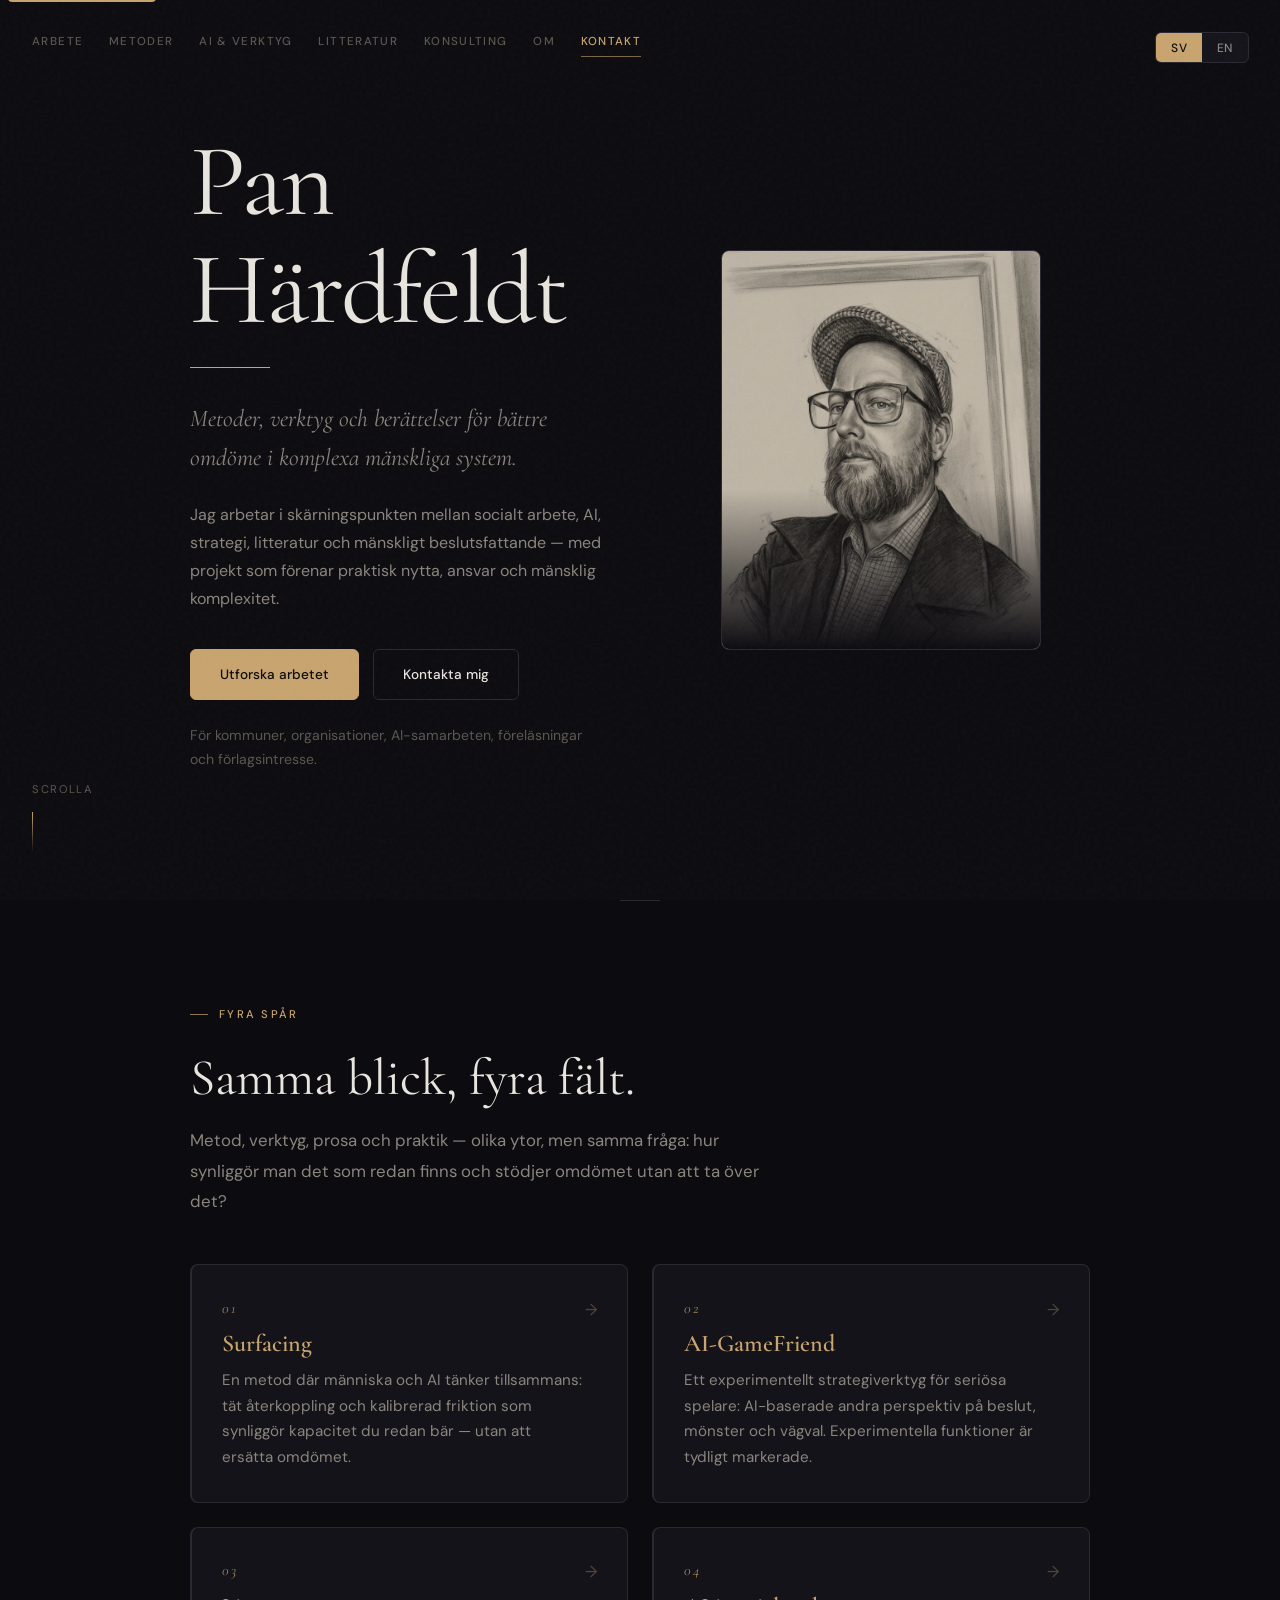
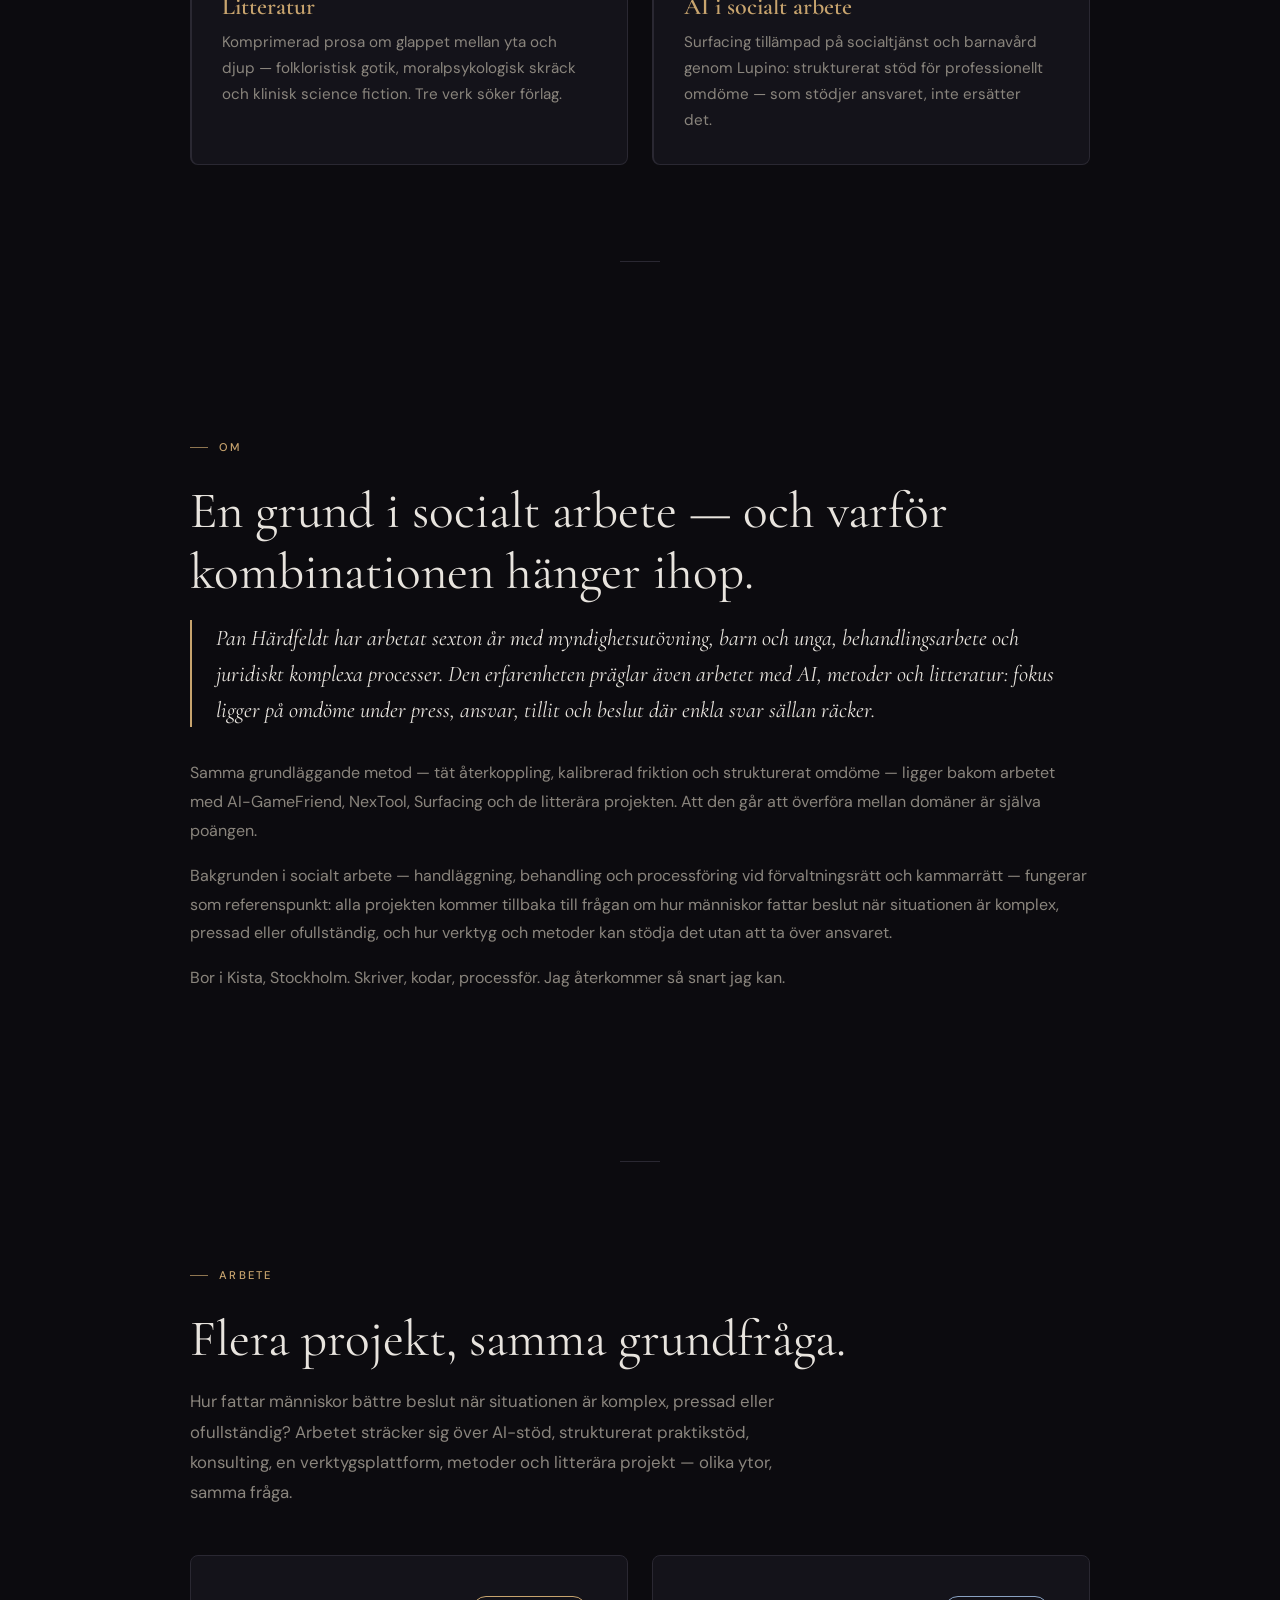
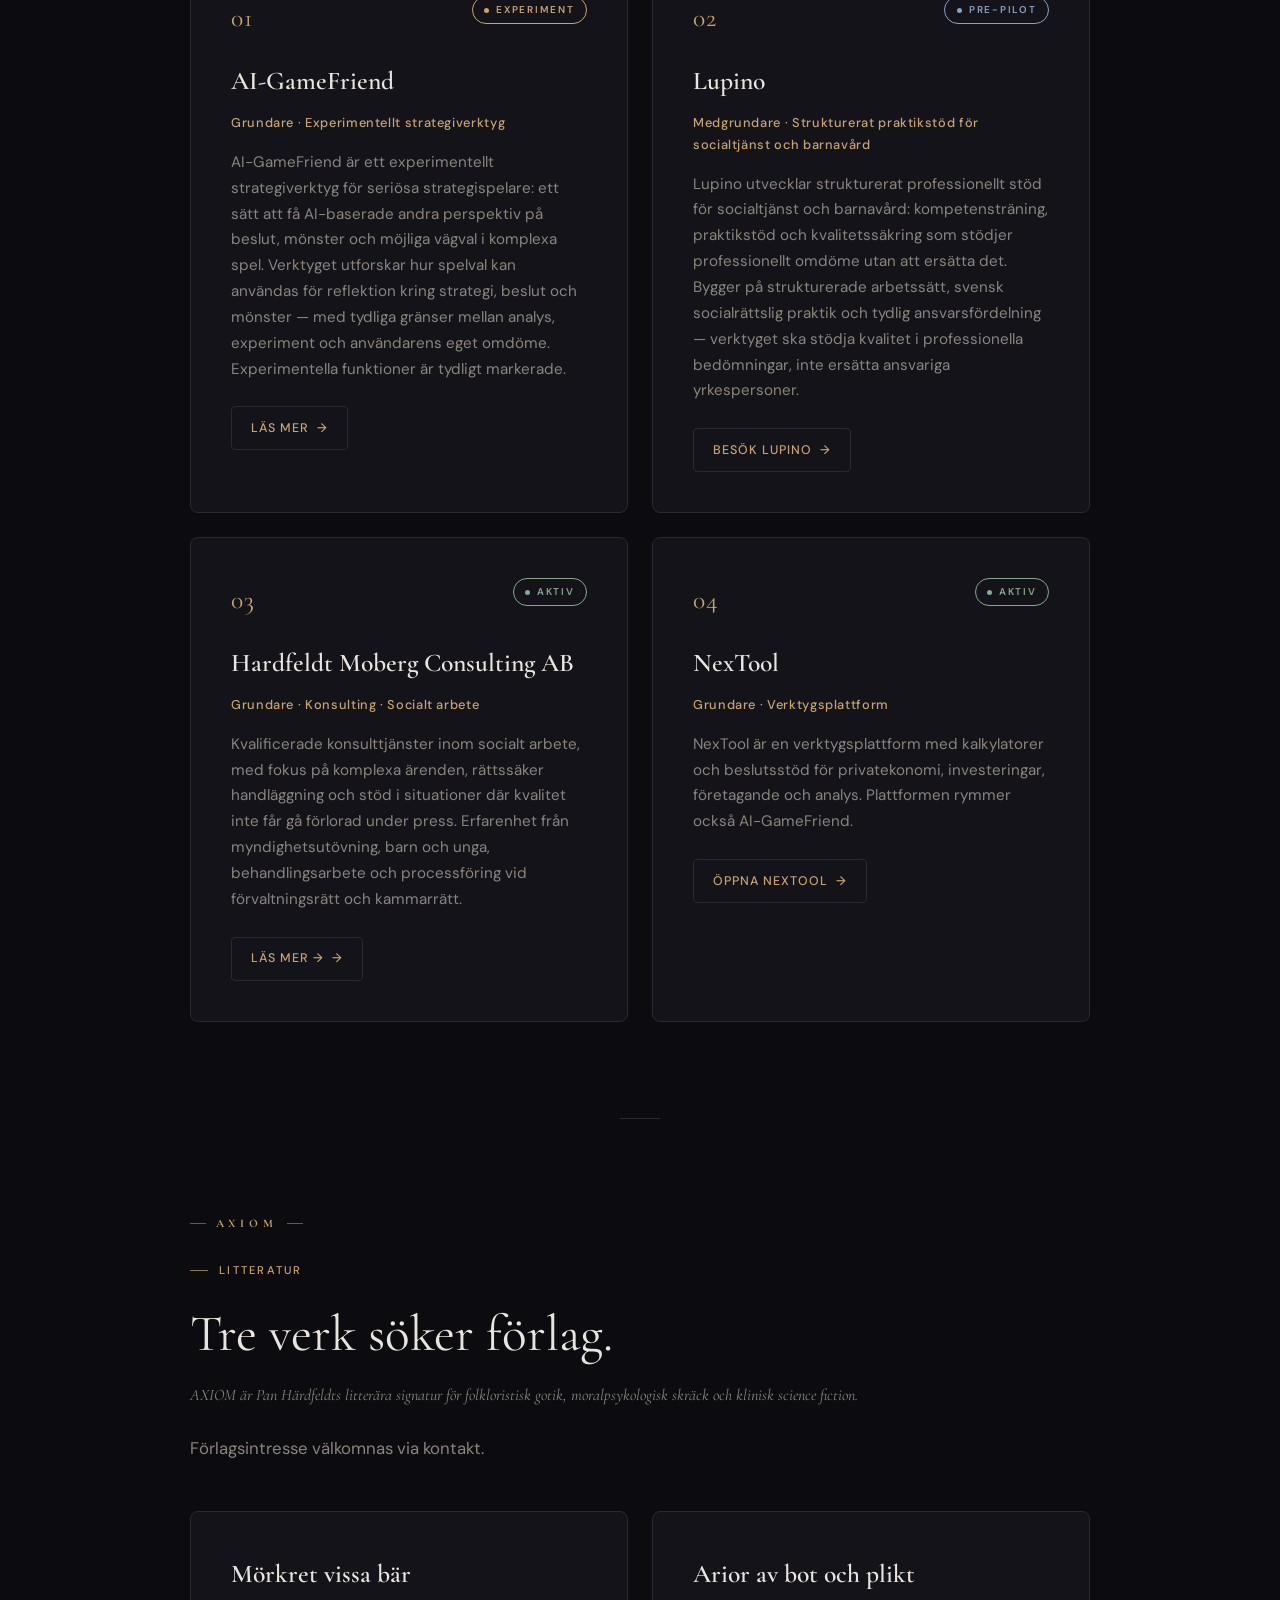
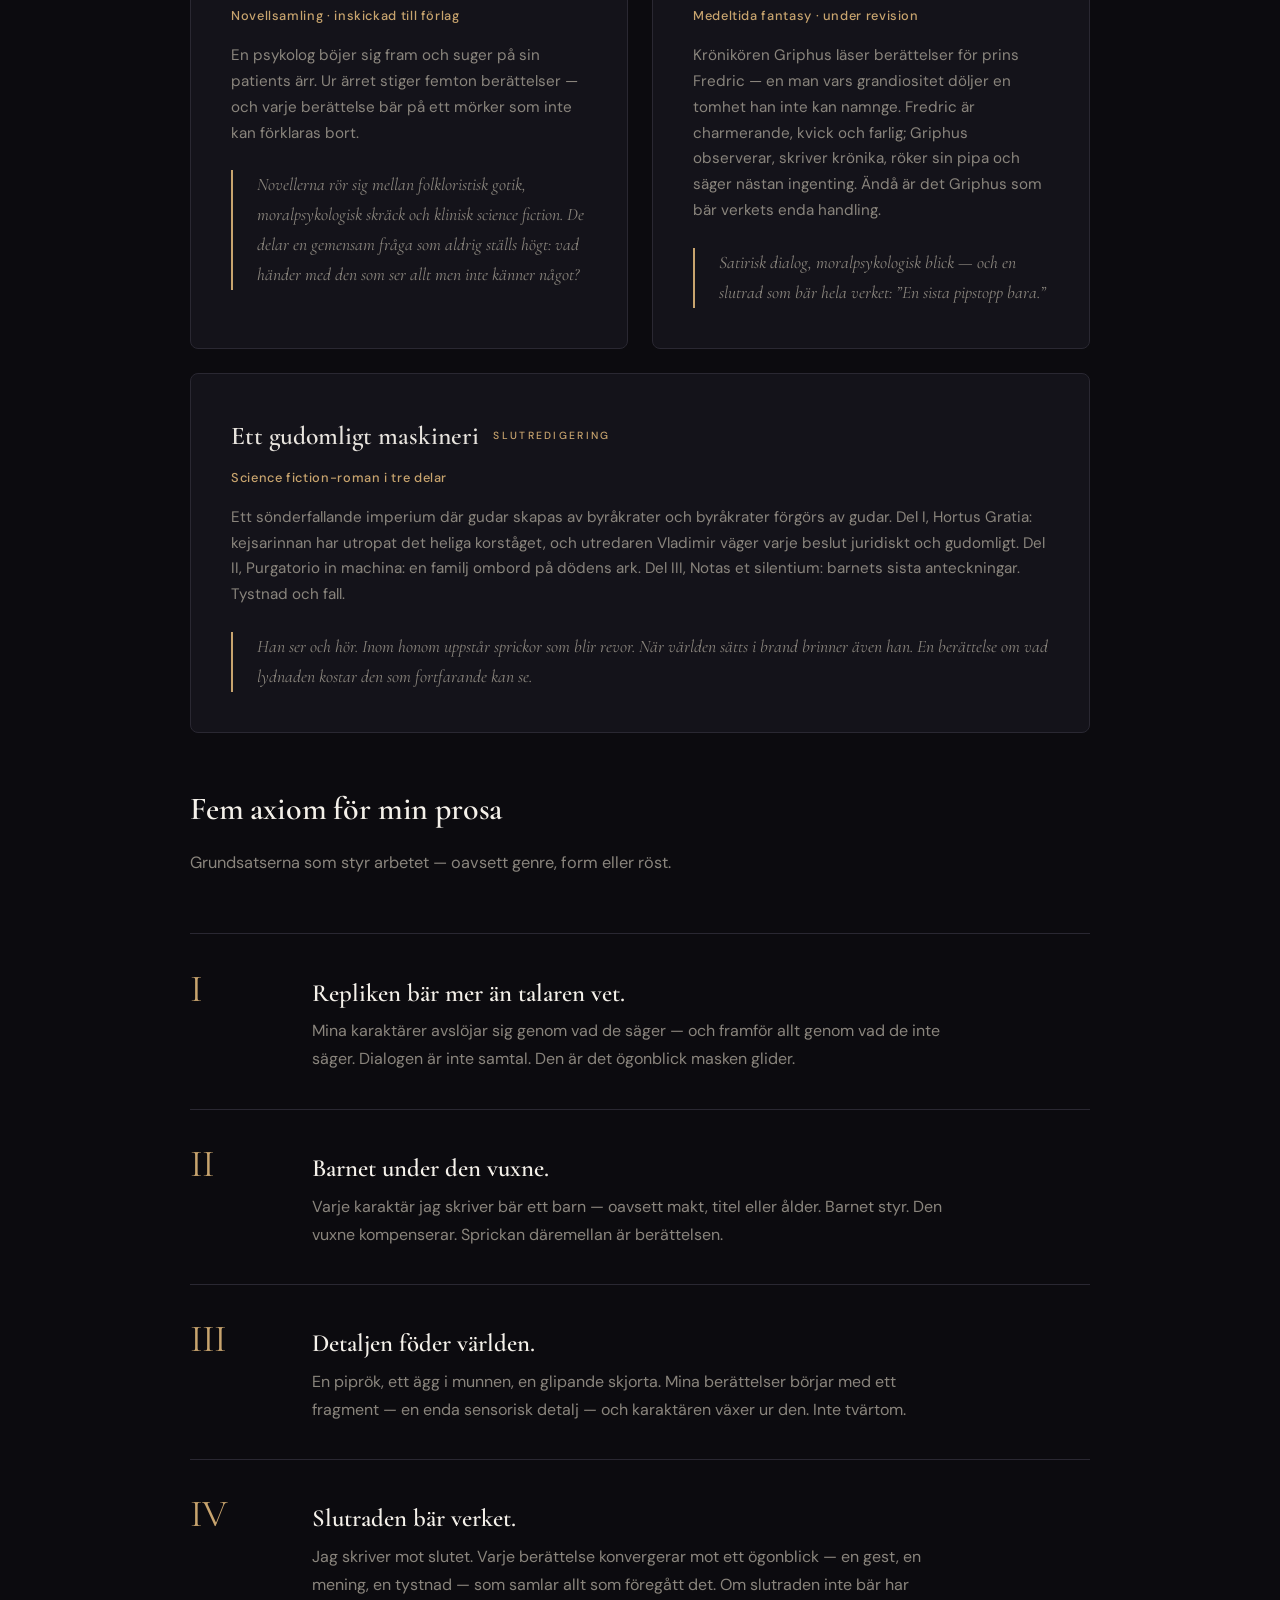
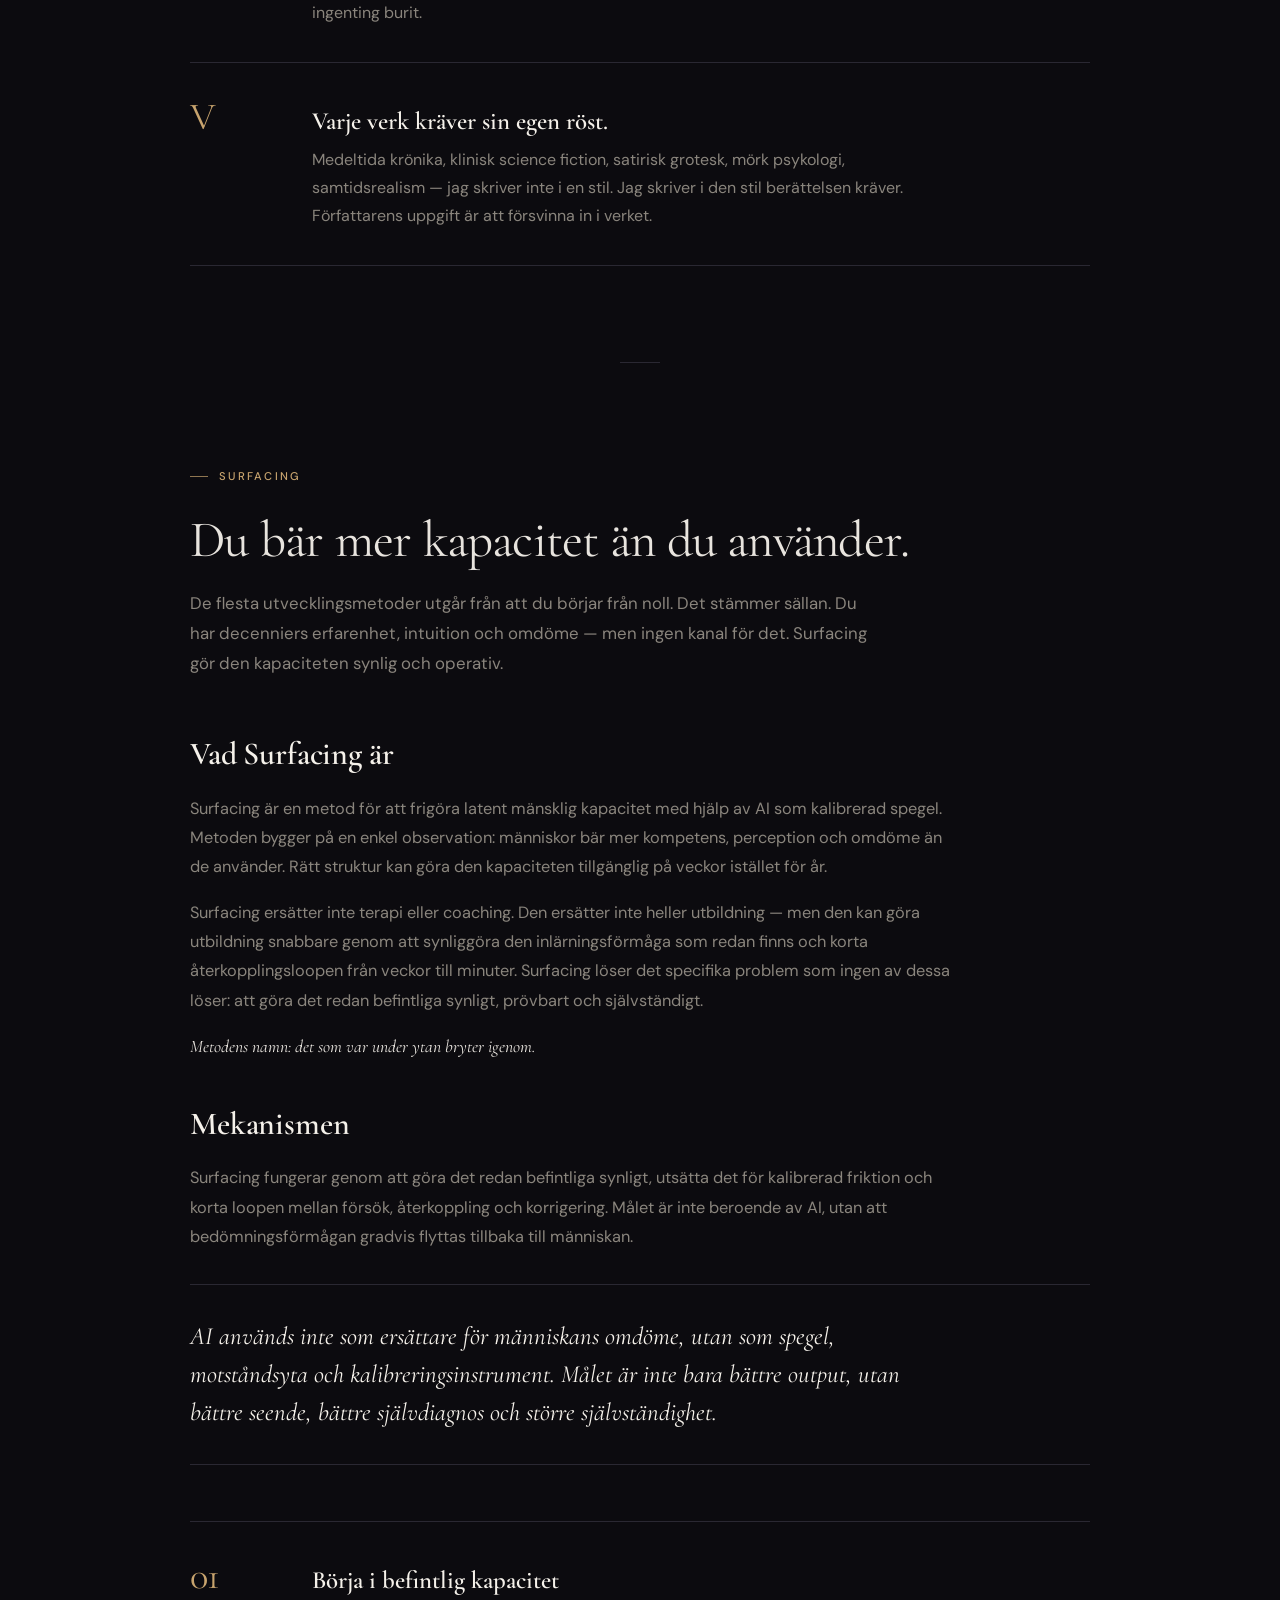
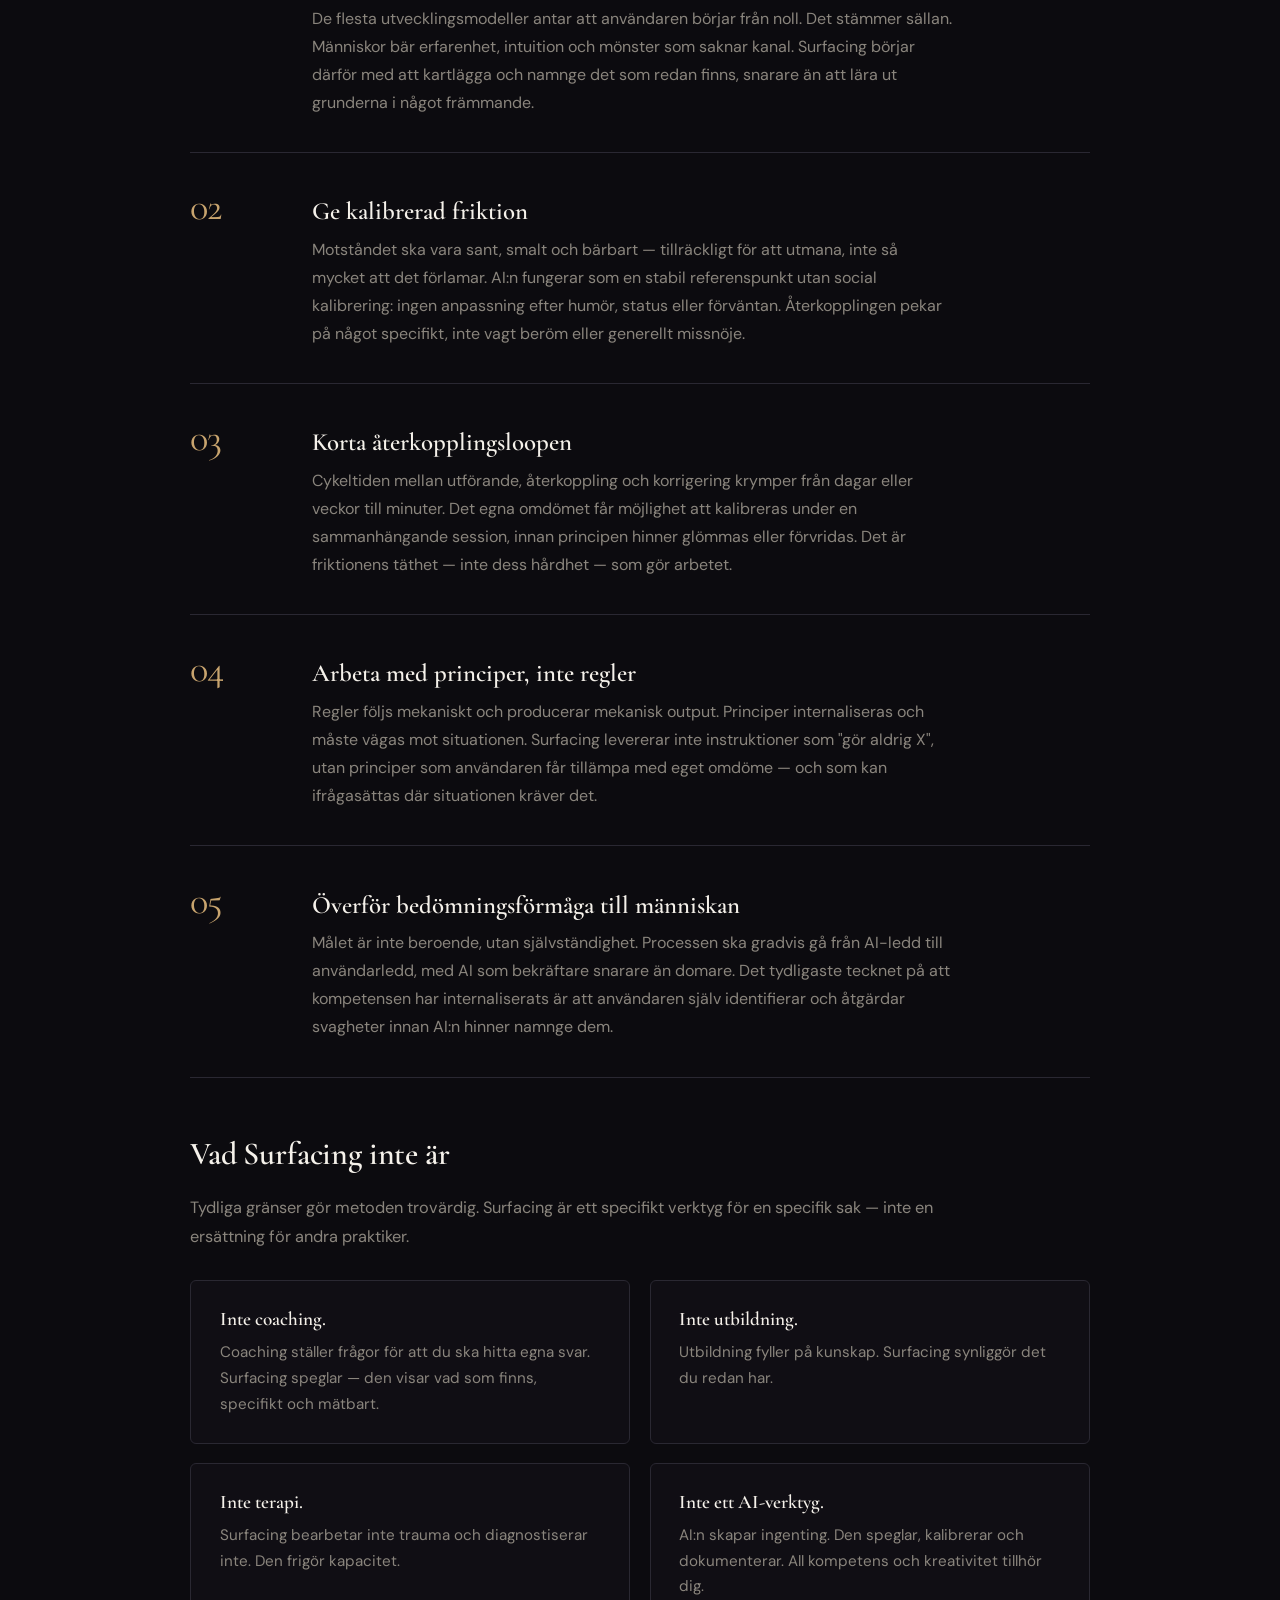
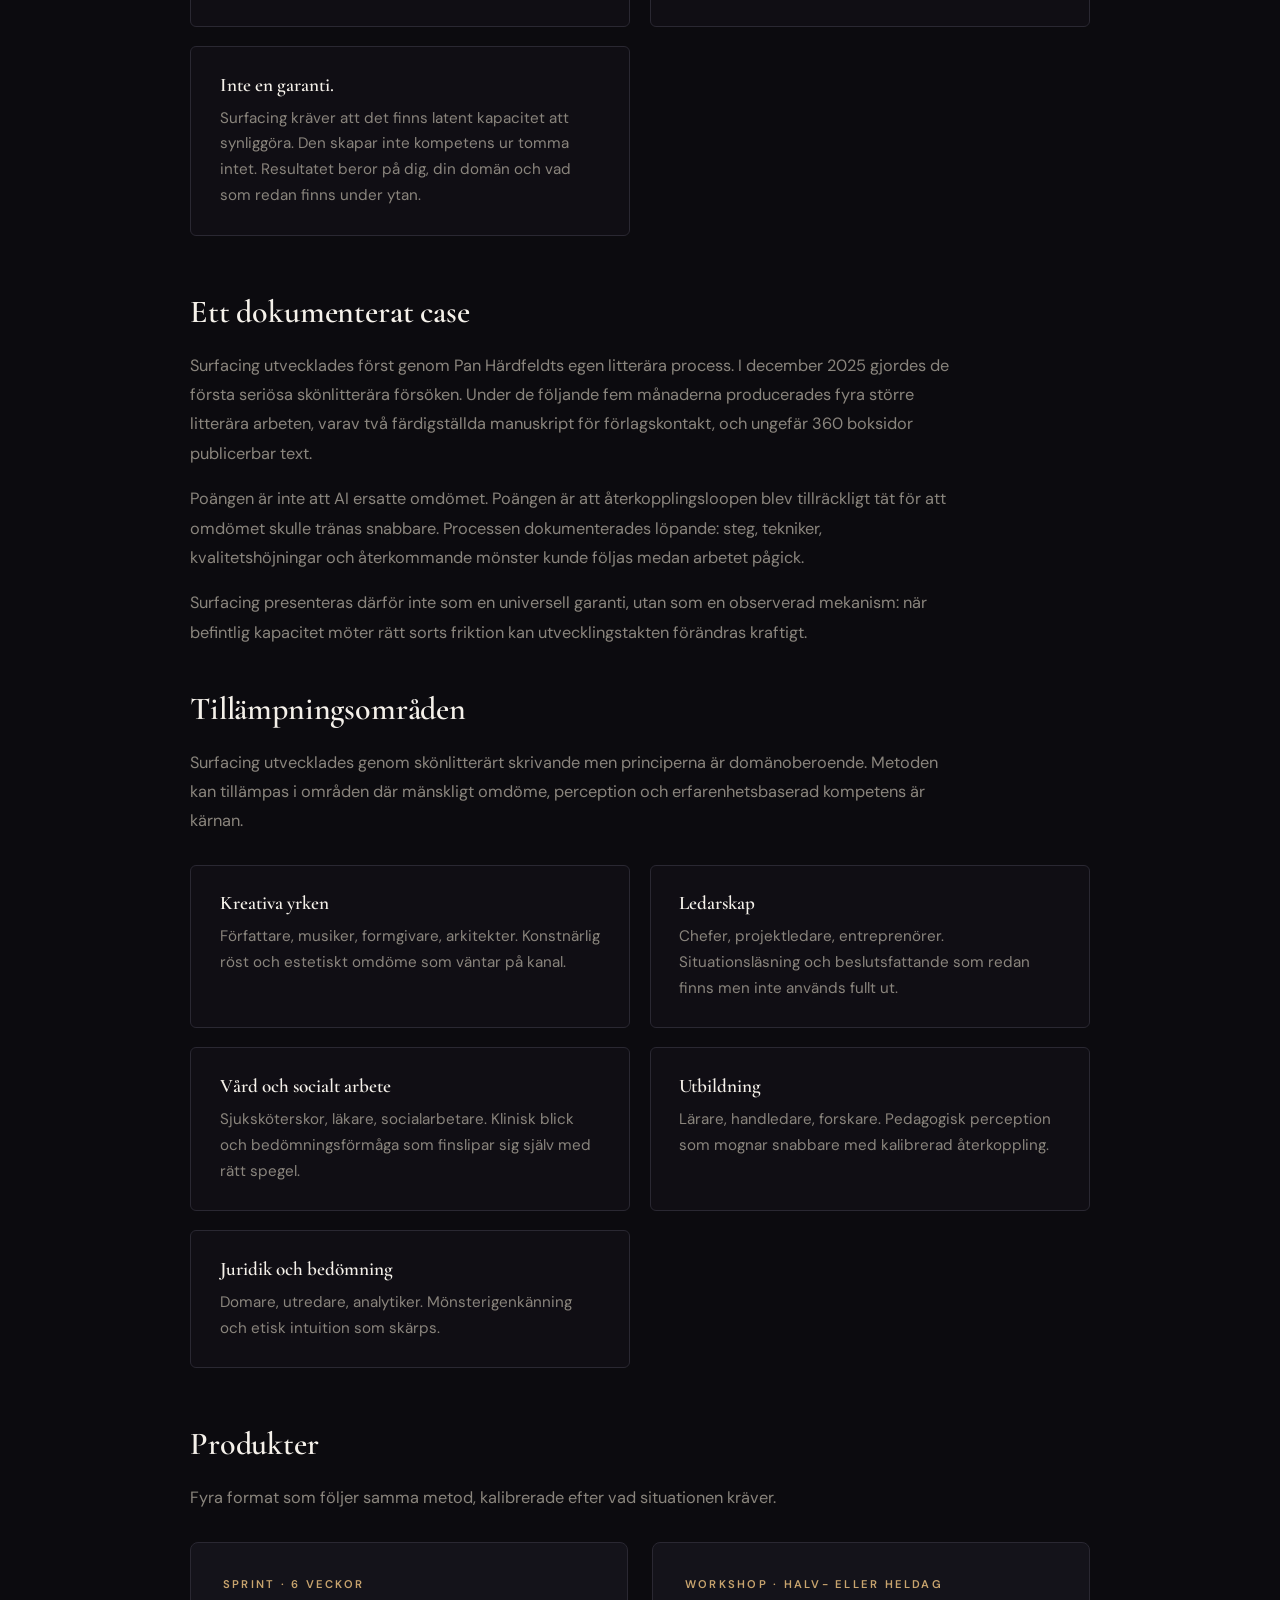
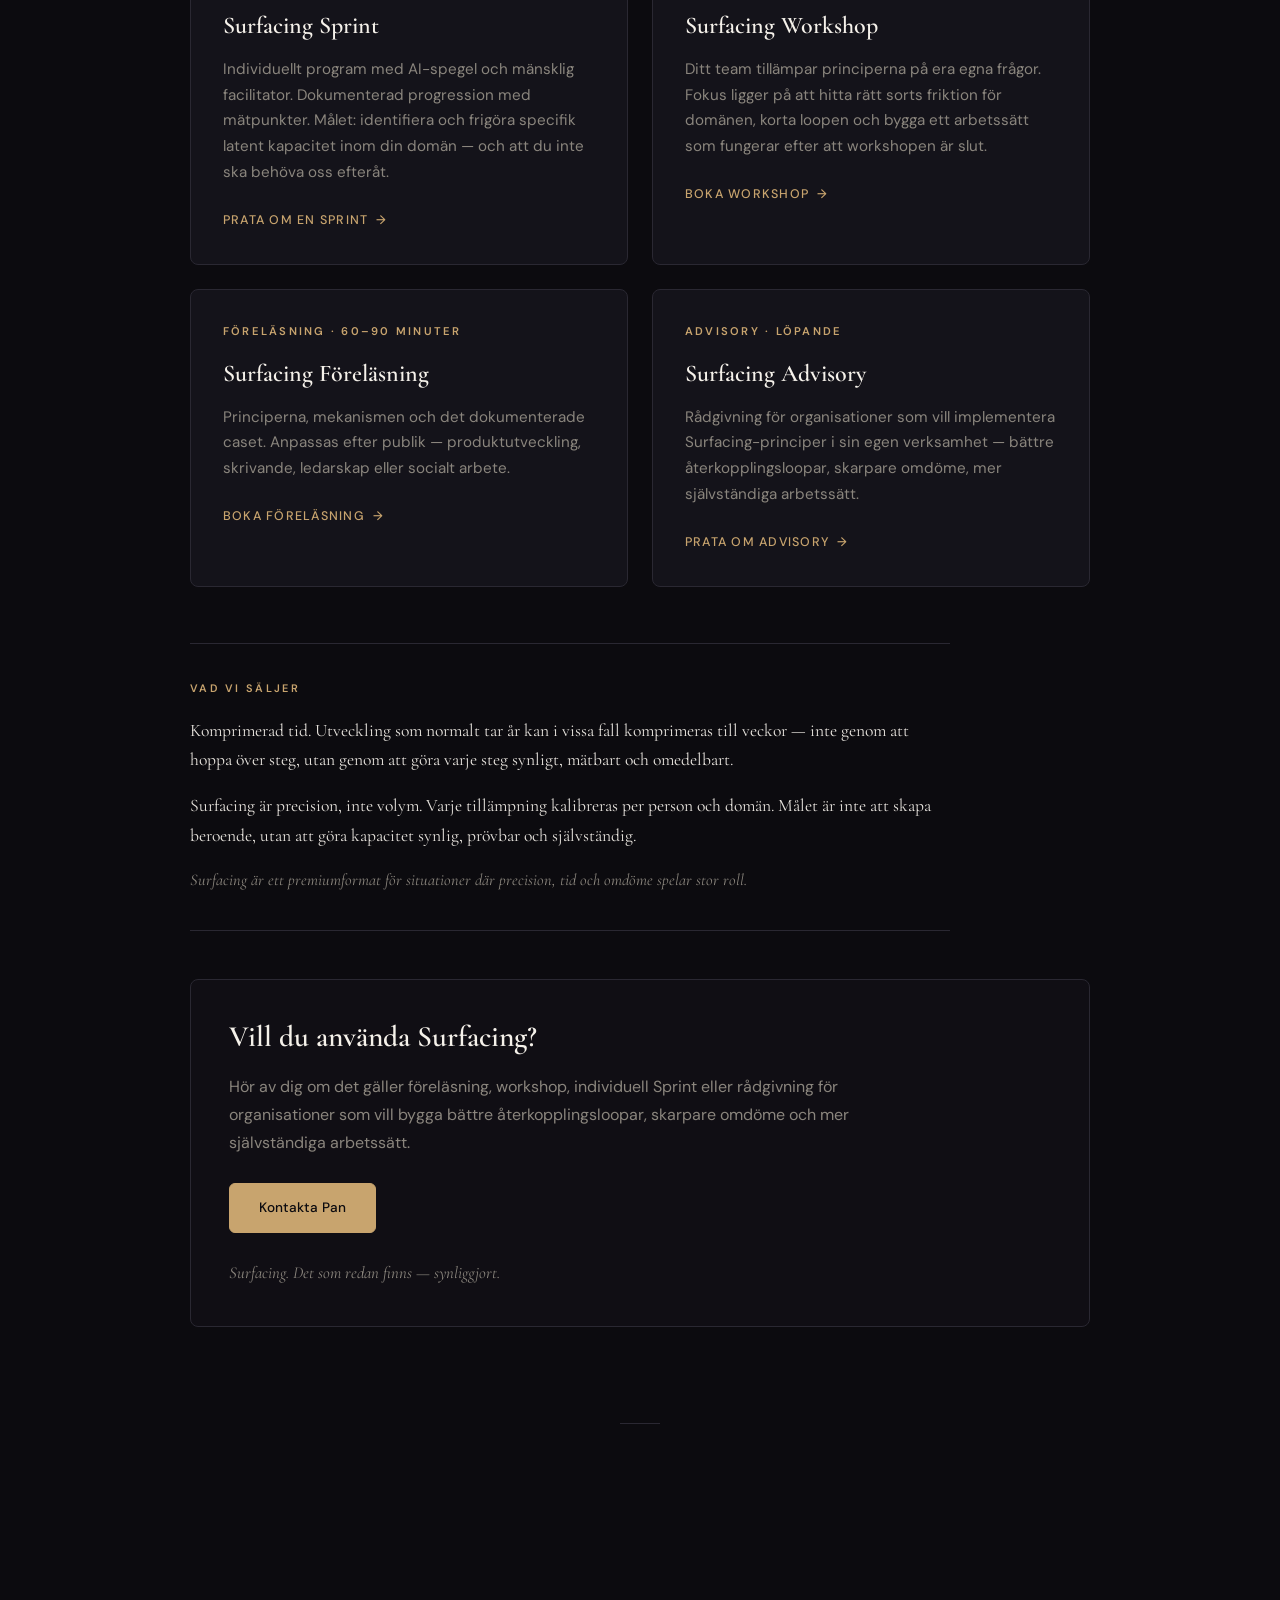
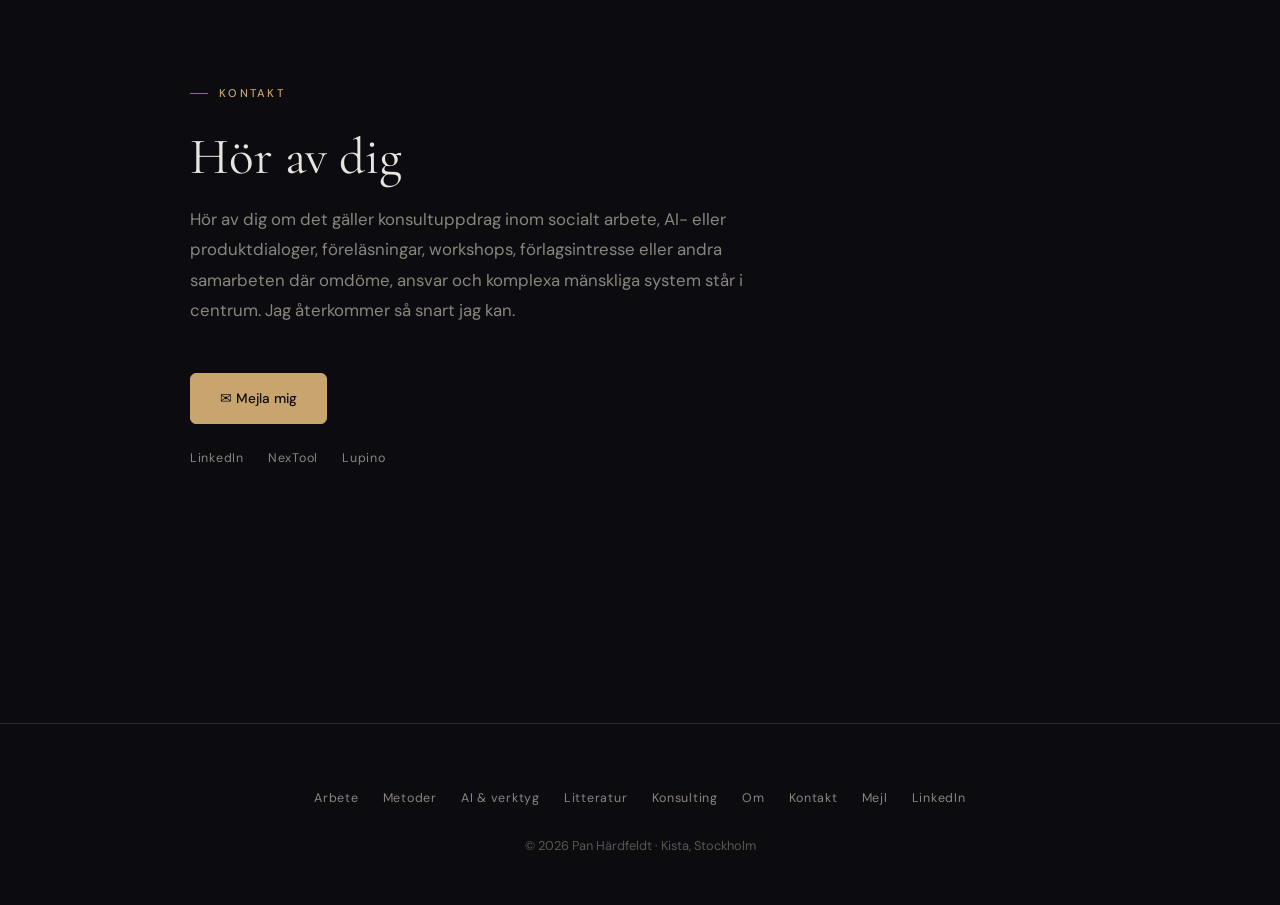
==== commit 7de7f47b: "Add Hardfeldt Moberg Consulting subpage at /konsult/ - New konsult/index.html (copied verbatim from " ====
--- a/index.html
+++ b/index.html
@@ -1227,7 +1227,7 @@
   <a href="#method" data-sv="Metoder" data-en="Methods">Metoder</a>
   <a href="#ai-gamefriend" data-sv="AI &amp; verktyg" data-en="AI &amp; tools">AI &amp; verktyg</a>
   <a href="#literature" data-sv="Litteratur" data-en="Literature">Litteratur</a>
-  <a href="#consulting" data-sv="Konsulting" data-en="Consulting">Konsulting</a>
+  <a href="/konsult/" data-sv="Konsulting" data-en="Consulting">Konsulting</a>
   <a href="#om-mig" data-sv="Om" data-en="About">Om</a>
   <a href="#contact" data-sv="Kontakt" data-en="Contact">Kontakt</a>
 </nav>
@@ -1238,7 +1238,7 @@
   <a href="#method" data-sv="Metoder" data-en="Methods">Metoder</a>
   <a href="#ai-gamefriend" data-sv="AI &amp; verktyg" data-en="AI &amp; tools">AI &amp; verktyg</a>
   <a href="#literature" data-sv="Litteratur" data-en="Literature">Litteratur</a>
-  <a href="#consulting" data-sv="Konsulting" data-en="Consulting">Konsulting</a>
+  <a href="/konsult/" data-sv="Konsulting" data-en="Consulting">Konsulting</a>
   <a href="#om-mig" data-sv="Om" data-en="About">Om</a>
   <a href="#contact" data-sv="Kontakt" data-en="Contact">Kontakt</a>
 </div>
@@ -1316,7 +1316,7 @@
     </div>
 
     <div class="about-grid reveal">
-      <p class="about-lead" data-sv="Pan Härdfeldt har arbetat fjorton år med myndighetsutövning, barn och unga, behandlingsarbete och juridiskt komplexa processer. Den erfarenheten präglar även arbetet med AI, metoder och litteratur: fokus ligger på omdöme under press, ansvar, tillit och beslut där enkla svar sällan räcker." data-en="Pan Härdfeldt has worked fourteen years in case management, child and youth services, treatment work, and legally complex processes. That experience also shapes the work with AI, methods, and literature: the focus is on judgement under pressure, responsibility, trust, and decisions where simple answers rarely suffice.">Pan Härdfeldt har arbetat fjorton år med myndighetsutövning, barn och unga, behandlingsarbete och juridiskt komplexa processer. Den erfarenheten präglar även arbetet med AI, metoder och litteratur: fokus ligger på omdöme under press, ansvar, tillit och beslut där enkla svar sällan räcker.</p>
+      <p class="about-lead" data-sv="Pan Härdfeldt har arbetat sexton år med myndighetsutövning, barn och unga, behandlingsarbete och juridiskt komplexa processer. Den erfarenheten präglar även arbetet med AI, metoder och litteratur: fokus ligger på omdöme under press, ansvar, tillit och beslut där enkla svar sällan räcker." data-en="Pan Härdfeldt has worked sixteen years in case management, child and youth services, treatment work, and legally complex processes. That experience also shapes the work with AI, methods, and literature: the focus is on judgement under pressure, responsibility, trust, and decisions where simple answers rarely suffice.">Pan Härdfeldt har arbetat sexton år med myndighetsutövning, barn och unga, behandlingsarbete och juridiskt komplexa processer. Den erfarenheten präglar även arbetet med AI, metoder och litteratur: fokus ligger på omdöme under press, ansvar, tillit och beslut där enkla svar sällan räcker.</p>
 
       <div class="about-body">
         <p data-sv="Samma grundläggande metod — tät återkoppling, kalibrerad friktion och strukturerat omdöme — ligger bakom arbetet med AI-GameFriend, NexTool, Surfacing och de litterära projekten. Att den går att överföra mellan domäner är själva poängen." data-en="The same underlying method — tight feedback, calibrated friction, and structured judgement — is behind the work on AI-GameFriend, NexTool, Surfacing, and the literary projects. That it transfers between domains is the whole point.">Samma grundläggande metod — tät återkoppling, kalibrerad friktion och strukturerat omdöme — ligger bakom arbetet med AI-GameFriend, NexTool, Surfacing och de litterära projekten. Att den går att överföra mellan domäner är själva poängen.</p>
@@ -1372,7 +1372,7 @@
         <h3 class="card-title">Hardfeldt Moberg Consulting AB</h3>
         <p class="card-subtitle" data-sv="Grundare · Konsulting · Socialt arbete" data-en="Founder · Consulting · Social work">Grundare · Konsulting · Socialt arbete</p>
         <p class="card-text" data-sv="Kvalificerade konsulttjänster inom socialt arbete, med fokus på komplexa ärenden, rättssäker handläggning och stöd i situationer där kvalitet inte får gå förlorad under press. Erfarenhet från myndighetsutövning, barn och unga, behandlingsarbete och processföring vid förvaltningsrätt och kammarrätt." data-en="Qualified social work consulting, with a focus on complex cases, legally sound case management, and support in situations where quality cannot be lost under pressure. Experience from public-authority case management, child and youth services, treatment work, and legal representation in administrative and appellate courts.">Kvalificerade konsulttjänster inom socialt arbete, med fokus på komplexa ärenden, rättssäker handläggning och stöd i situationer där kvalitet inte får gå förlorad under press. Erfarenhet från myndighetsutövning, barn och unga, behandlingsarbete och processföring vid förvaltningsrätt och kammarrätt.</p>
-        <a href="mailto:pan.hardfeldt@gmail.com" class="card-link" data-sv="Kontakta oss" data-en="Get in touch">Kontakta oss</a>
+        <a href="/konsult/" class="card-link" data-sv="Läs mer →" data-en="Read more →">Läs mer →</a>
       </div>
 
       <!-- NexTool -->
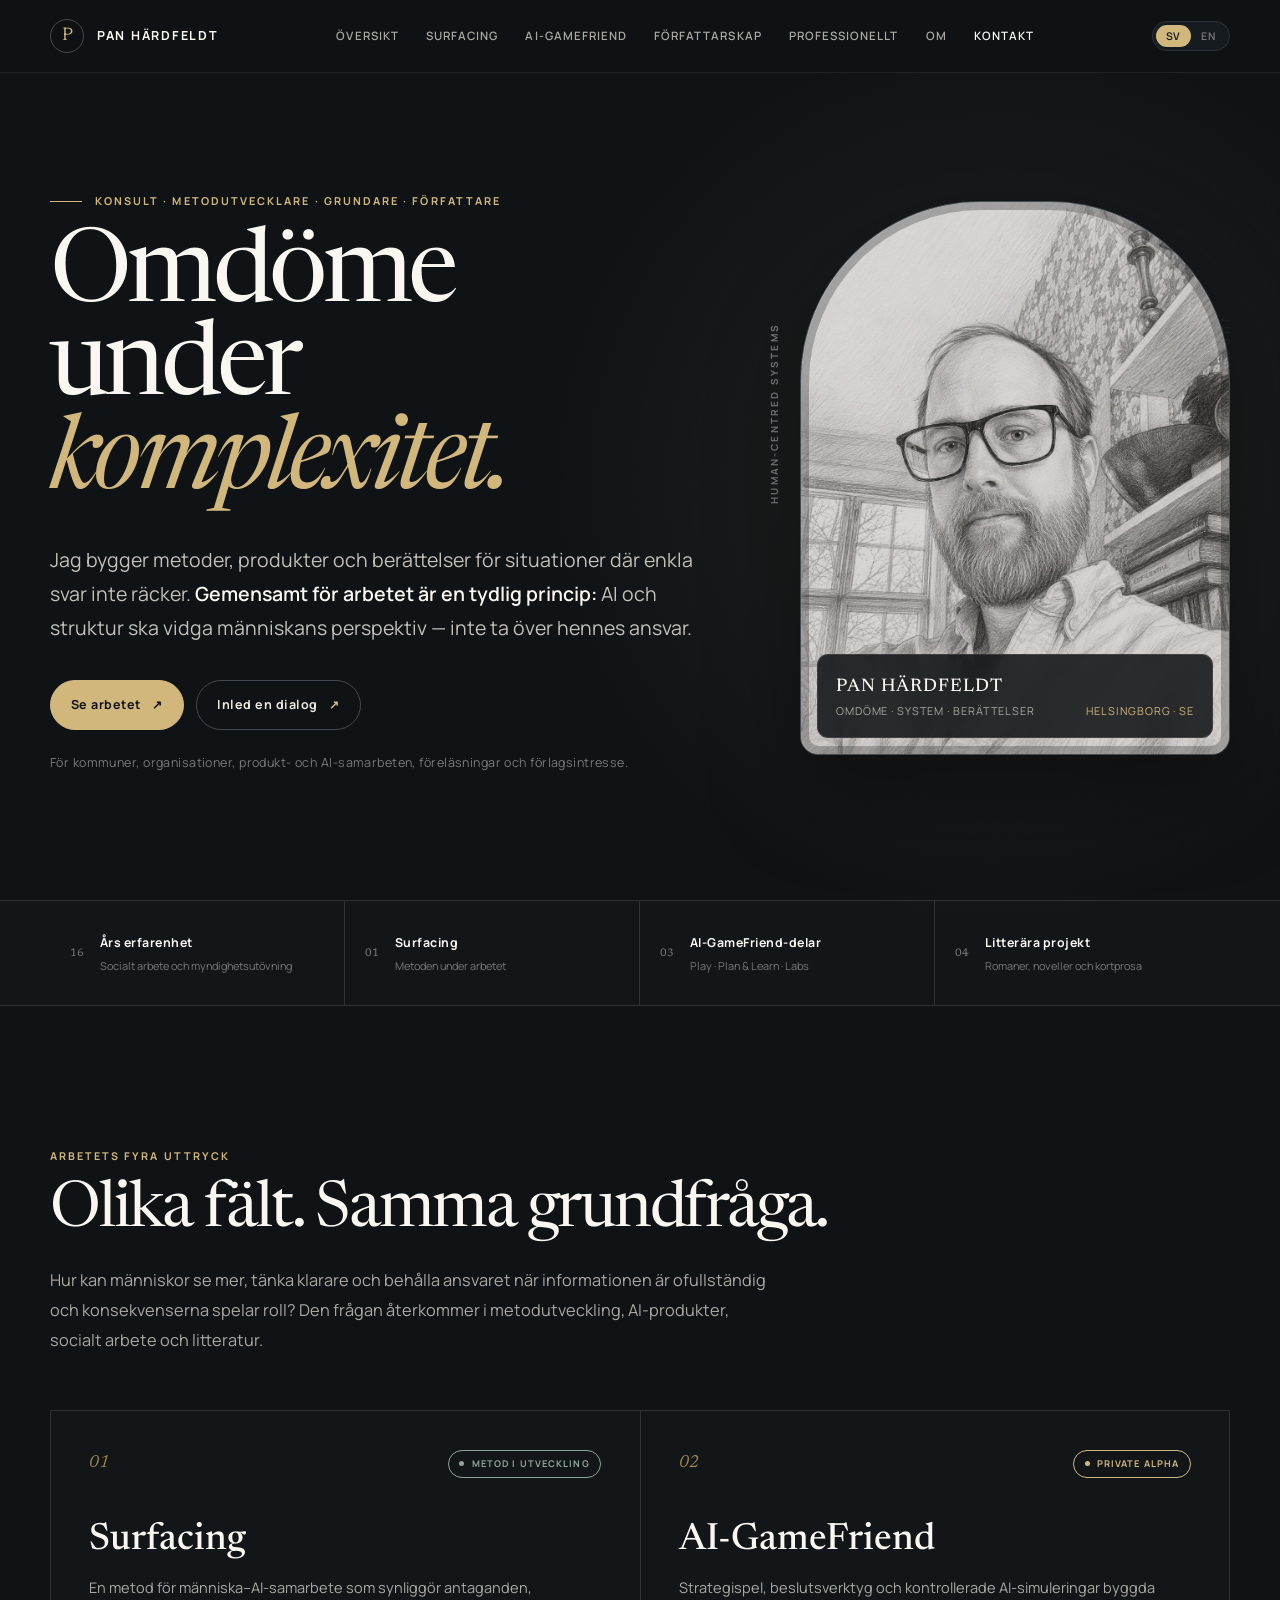
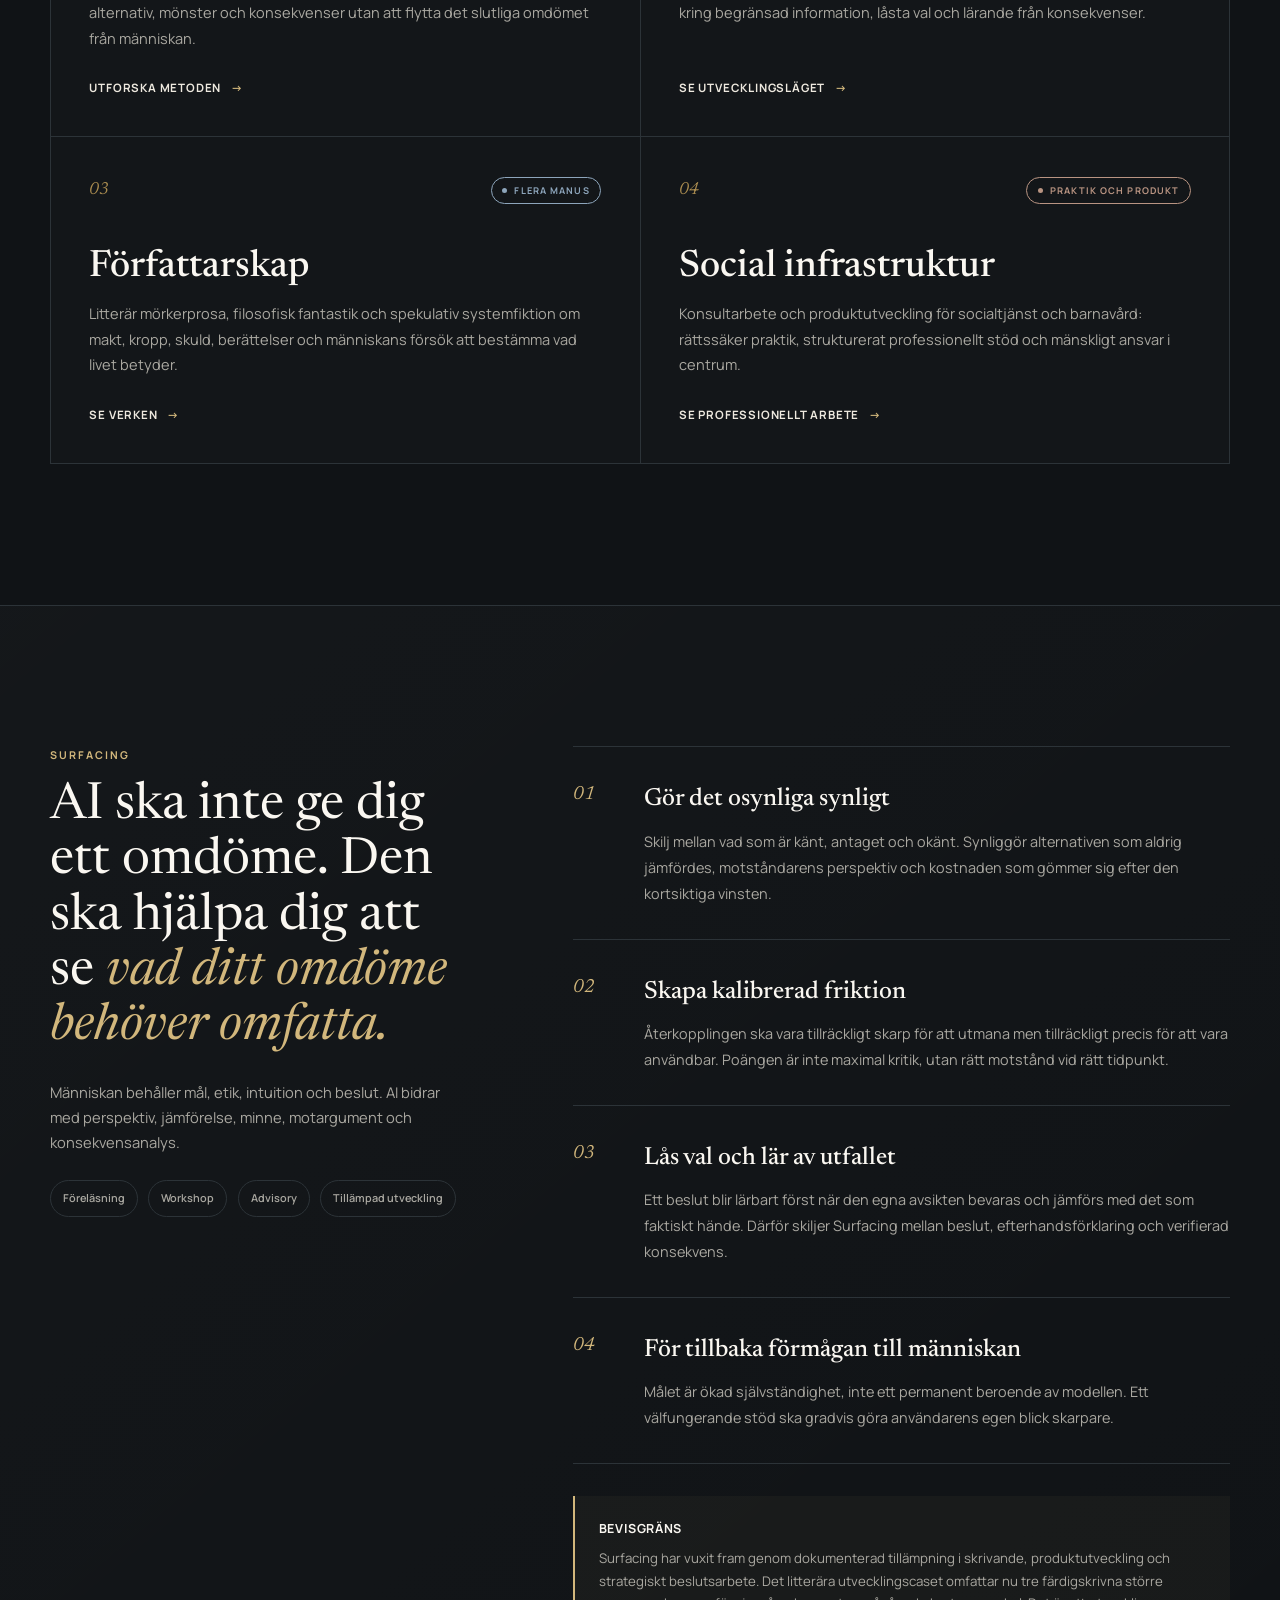
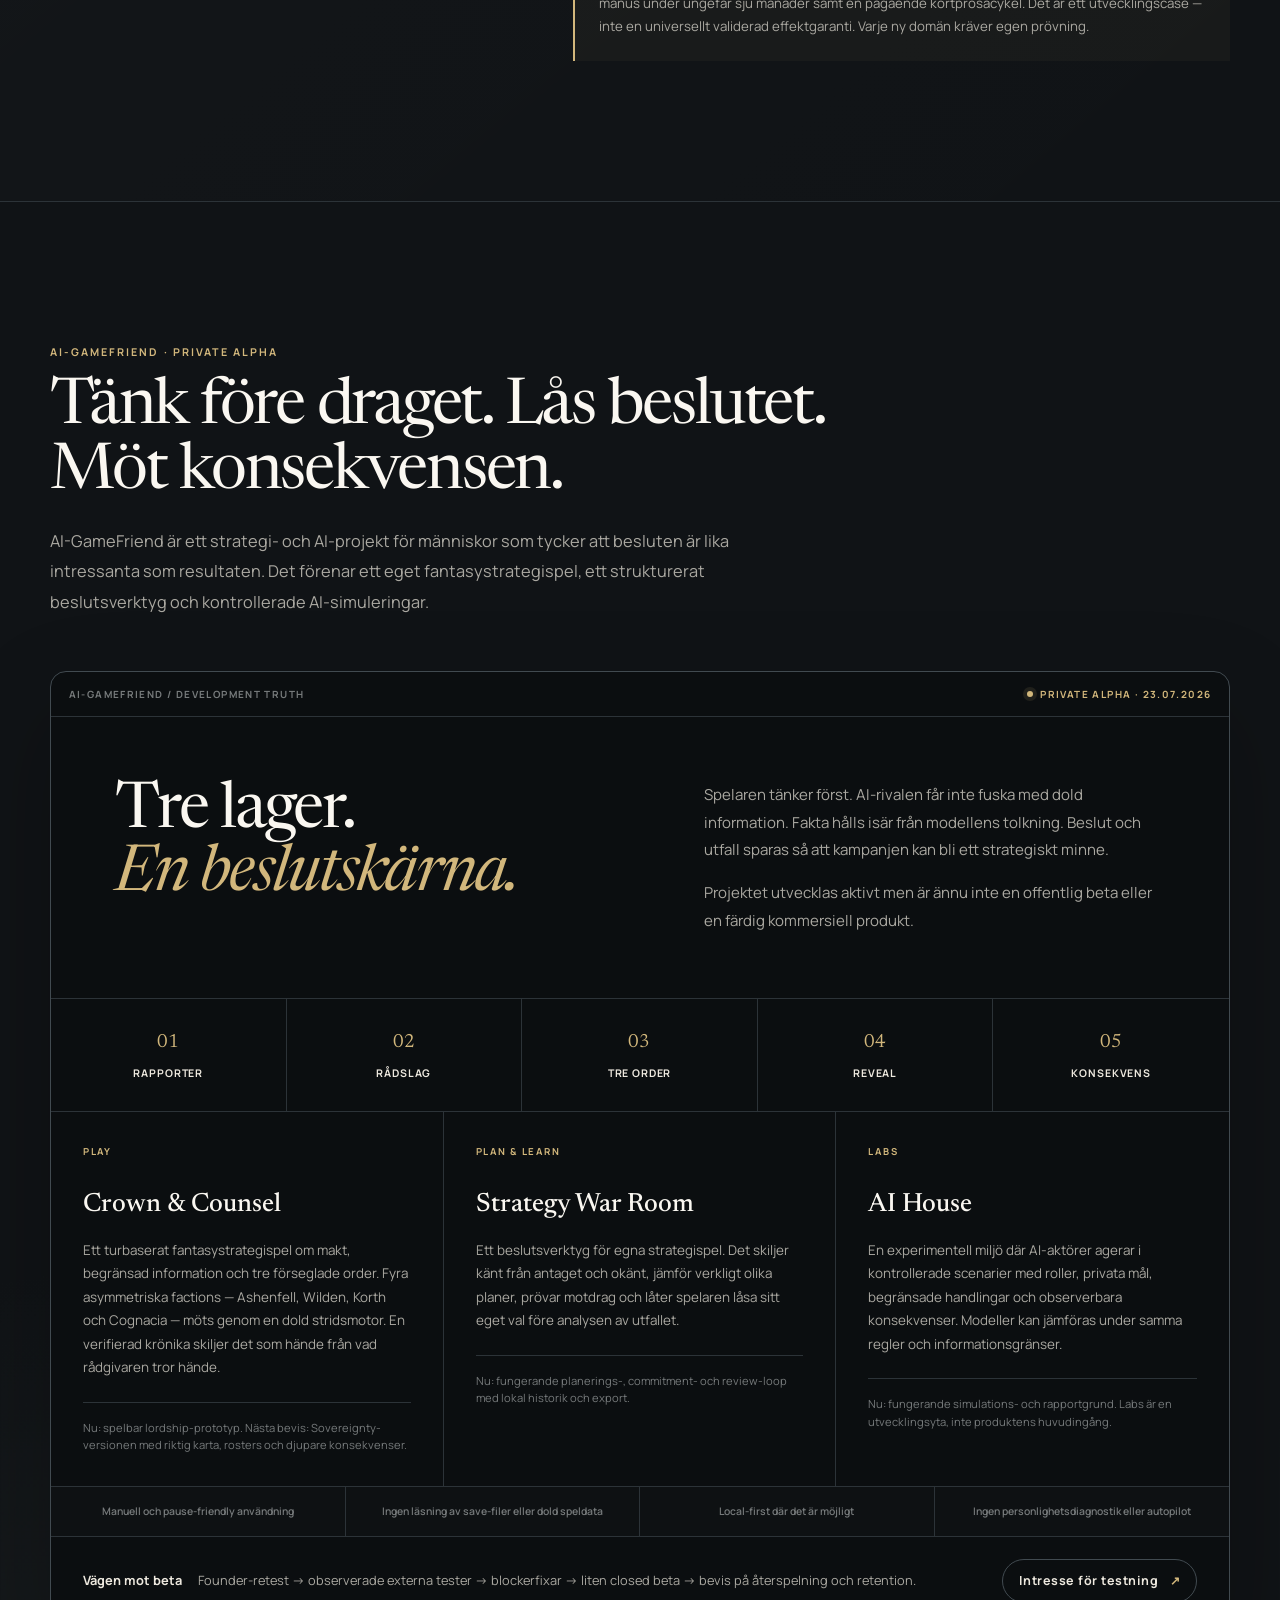
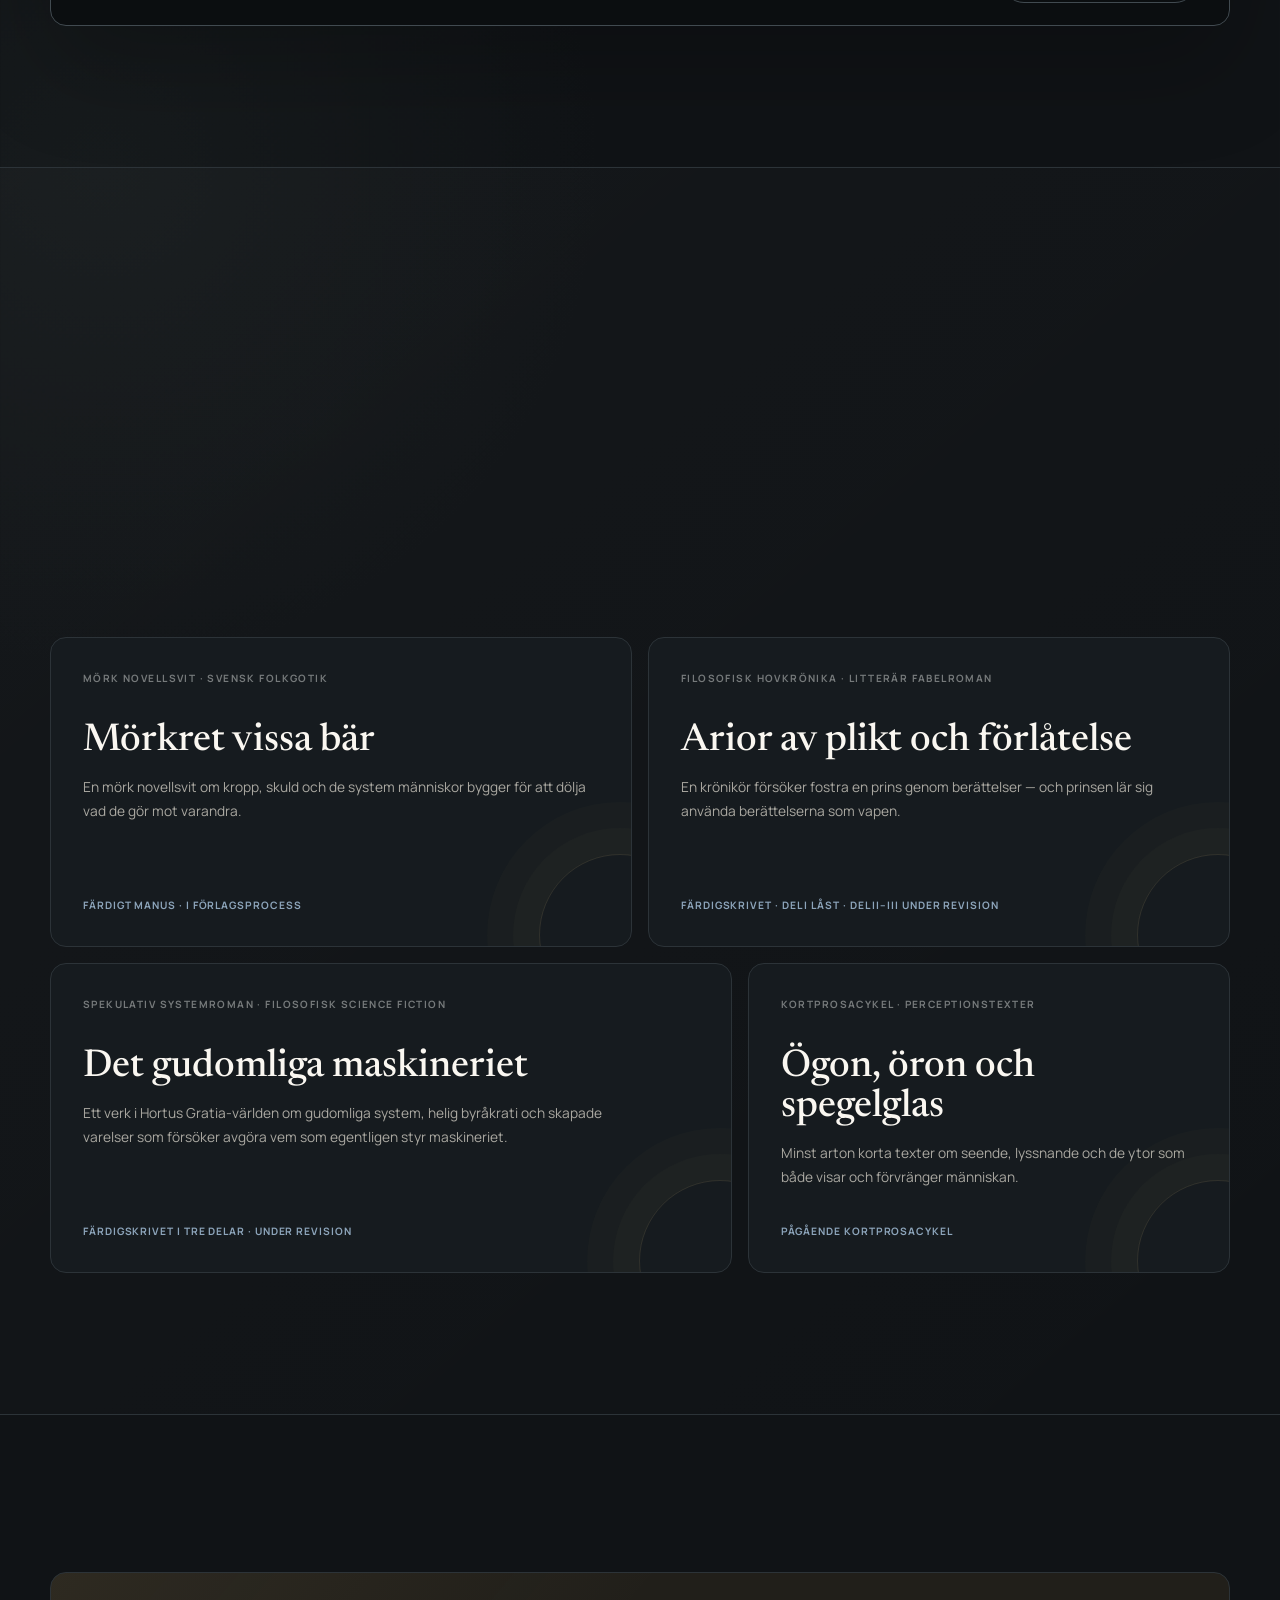
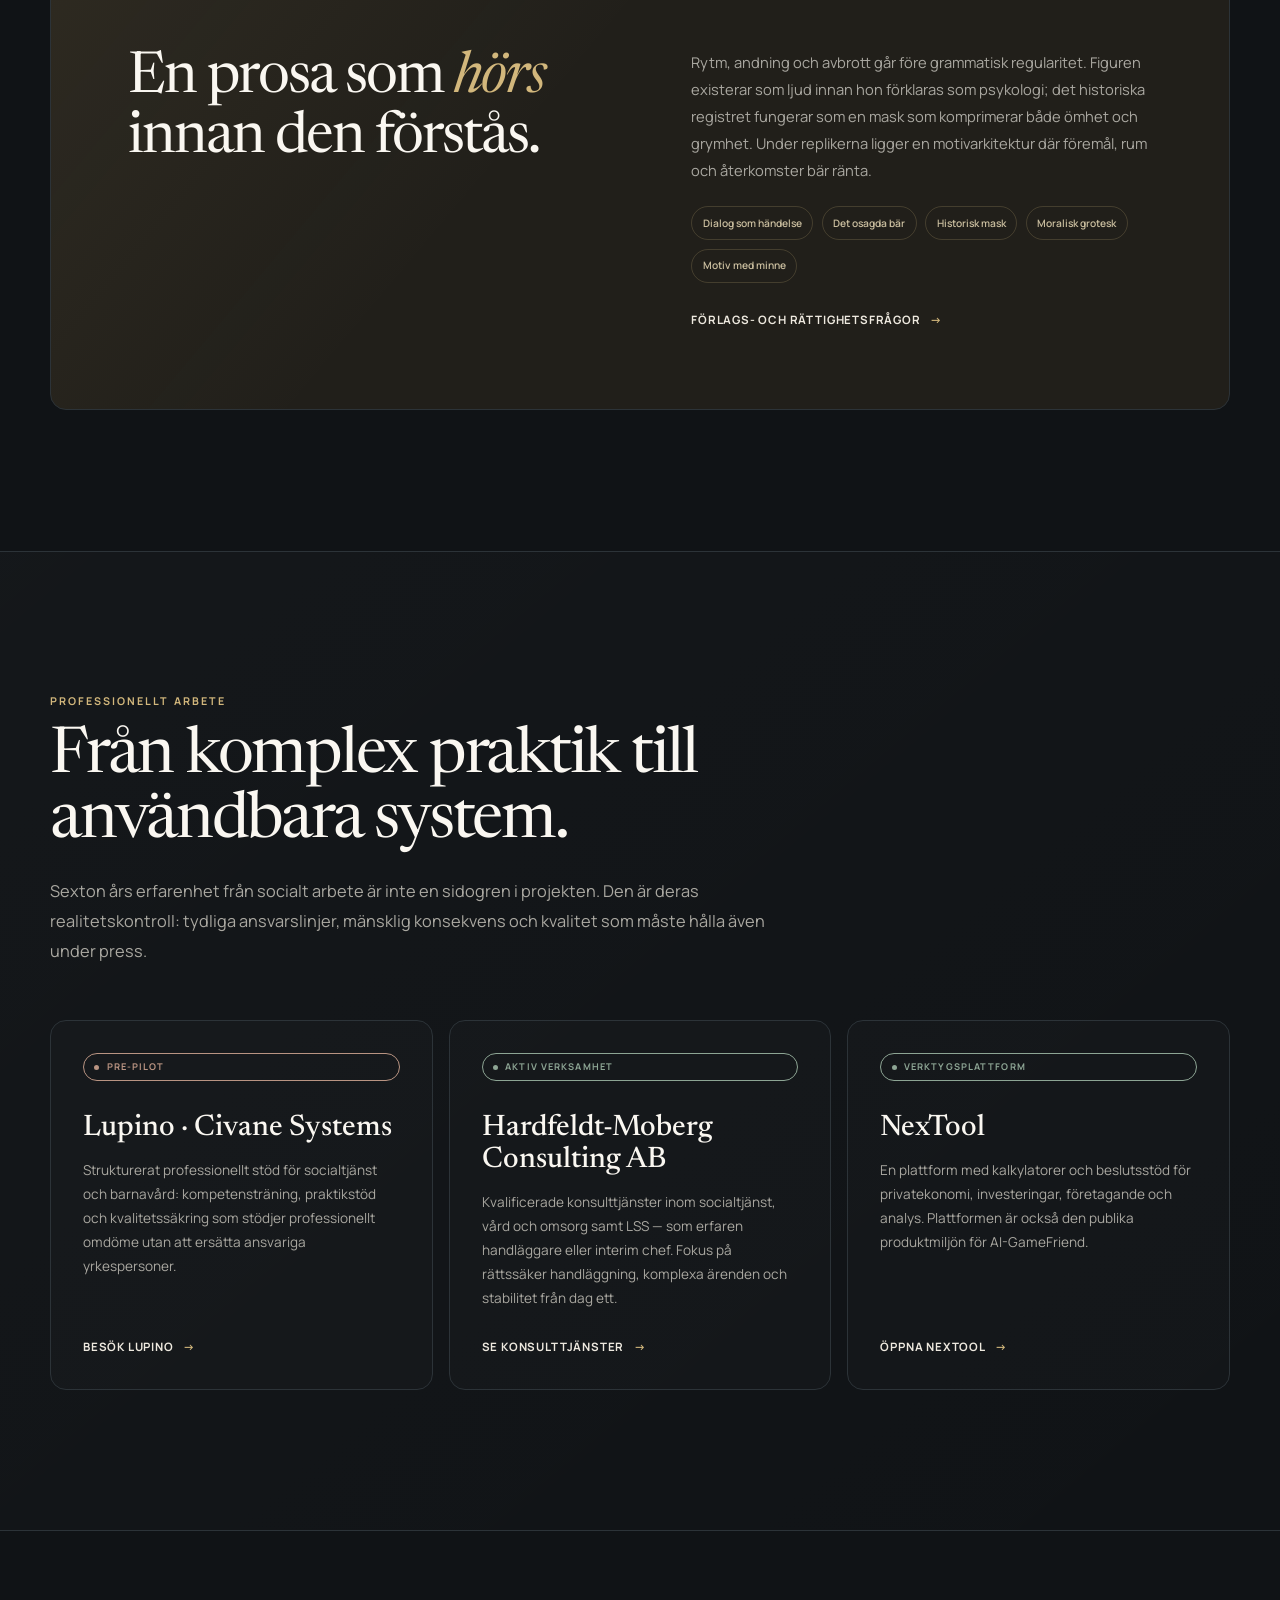
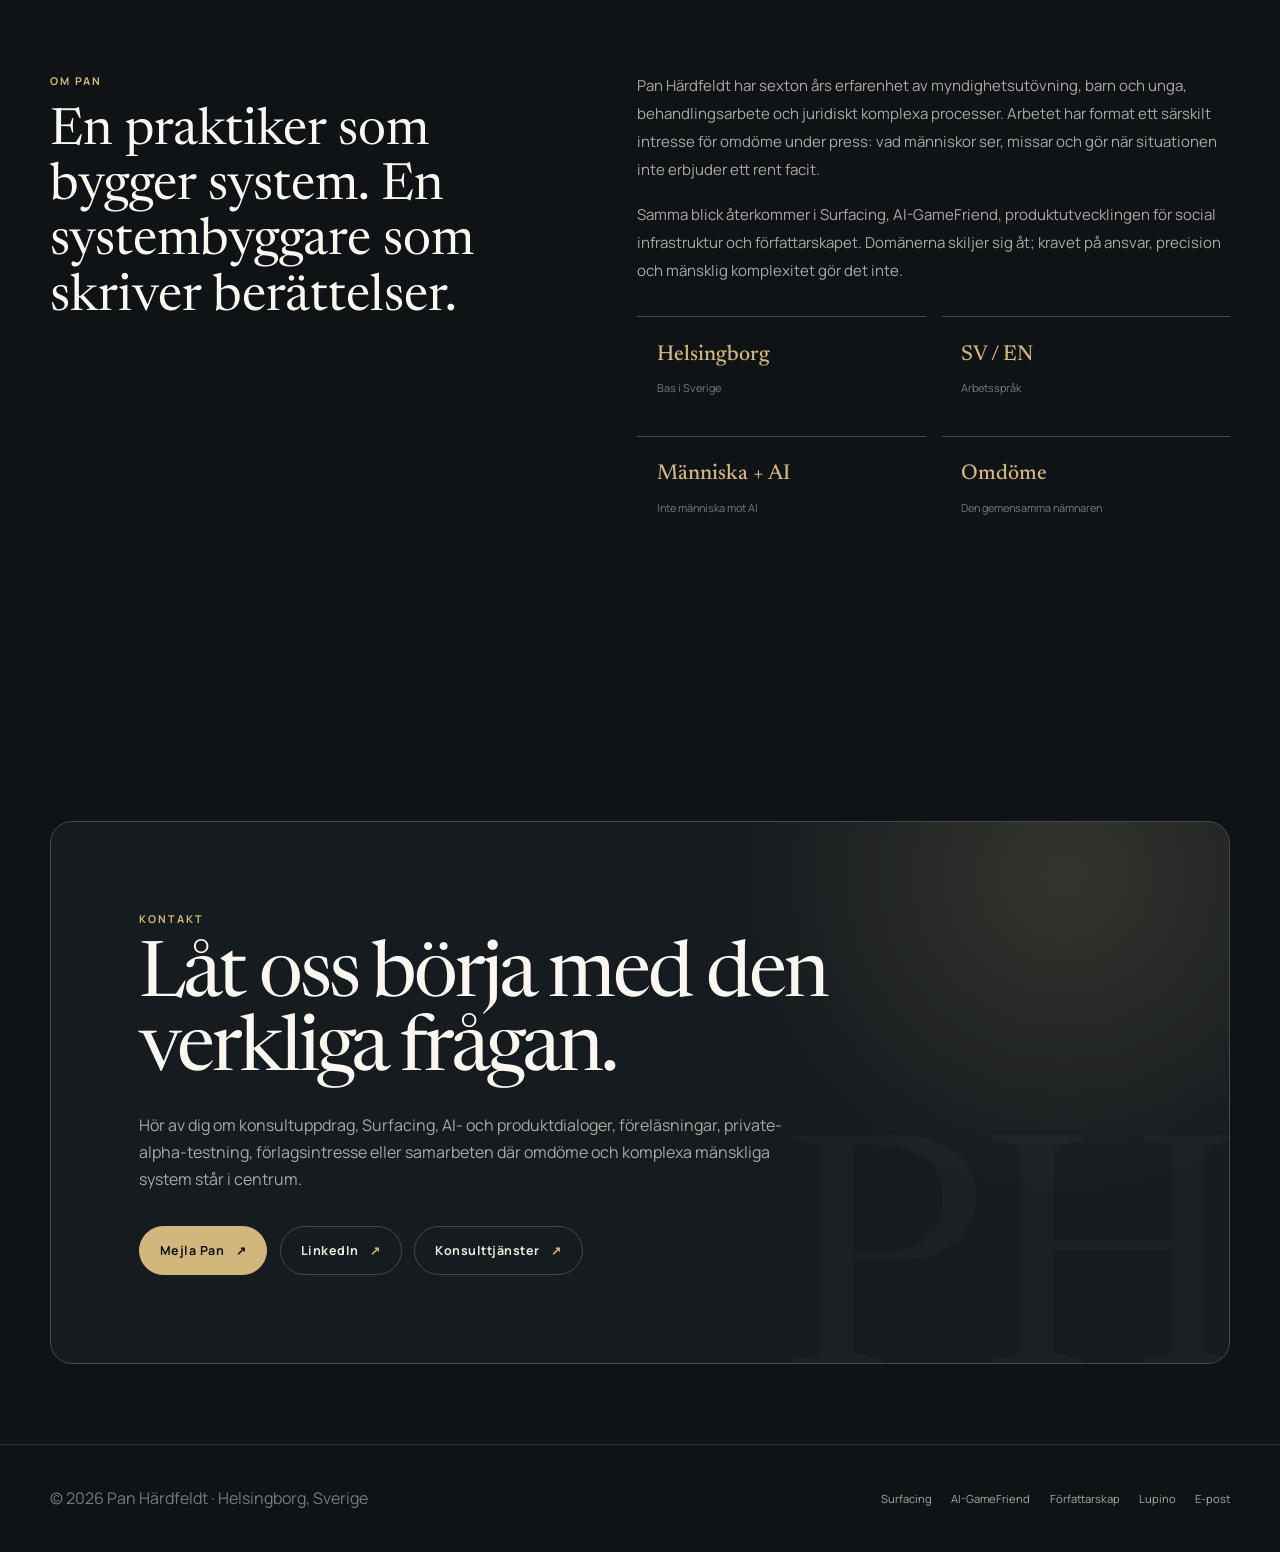
==== commit 2b362132: "Refresh founder platform and project status" ====
--- a/index.html
+++ b/index.html
@@ -3,24 +3,26 @@
 <head>
 <meta charset="UTF-8">
 <meta name="viewport" content="width=device-width, initial-scale=1.0">
-<title>Pan Härdfeldt — Metoder, verktyg och berättelser för bättre omdöme</title>
-<meta name="description" content="Pan Härdfeldt arbetar i skärningspunkten mellan socialt arbete, AI, strategi, litteratur och mänskligt beslutsfattande — med metoder, verktyg och texter för bättre omdöme i komplexa system.">
-<meta name="theme-color" content="#0c0b0f">
+<title>Pan Härdfeldt — omdöme, AI, socialt arbete och litteratur</title>
+<meta name="description" content="Pan Härdfeldt utvecklar metoder, AI-produkter, professionella verktyg och litteratur för bättre omdöme i komplexa mänskliga system.">
+<meta name="theme-color" content="#101316">
 <meta name="color-scheme" content="dark">
 <link rel="canonical" href="https://panhardfeldt.com">
-<link rel="icon" type="image/svg+xml" href="data:image/svg+xml,%3Csvg xmlns='http://www.w3.org/2000/svg' viewBox='0 0 32 32'%3E%3Crect width='32' height='32' rx='6' fill='%230c0b0f'/%3E%3Ctext x='16' y='23' font-family='Georgia, serif' font-size='22' font-weight='600' text-anchor='middle' fill='%23c8a46e'%3EP%3C/text%3E%3C/svg%3E">
-<meta property="og:title" content="Pan Härdfeldt — Metoder, verktyg och berättelser för bättre omdöme">
-<meta property="og:description" content="Metoder, verktyg och berättelser för bättre omdöme i komplexa mänskliga system.">
+<link rel="icon" type="image/svg+xml" href="data:image/svg+xml,%3Csvg xmlns='http://www.w3.org/2000/svg' viewBox='0 0 32 32'%3E%3Crect width='32' height='32' rx='7' fill='%23101316'/%3E%3Ctext x='16' y='23' font-family='Georgia,serif' font-size='22' text-anchor='middle' fill='%23d2b77c'%3EP%3C/text%3E%3C/svg%3E">
+
+<meta property="og:title" content="Pan Härdfeldt — omdöme, AI, socialt arbete och litteratur">
+<meta property="og:description" content="Metoder, produkter och berättelser för bättre omdöme i komplexa mänskliga system.">
 <meta property="og:type" content="website">
 <meta property="og:url" content="https://panhardfeldt.com">
 <meta property="og:locale" content="sv_SE">
 <meta property="og:locale:alternate" content="en_US">
 <meta property="og:image" content="https://panhardfeldt.com/portrait.jpg">
-<meta property="og:image:alt" content="Pan Härdfeldt">
+<meta property="og:image:alt" content="Blyertsporträtt av Pan Härdfeldt">
 <meta name="twitter:card" content="summary_large_image">
-<meta name="twitter:title" content="Pan Härdfeldt — Metoder, verktyg och berättelser för bättre omdöme">
-<meta name="twitter:description" content="Metoder, verktyg och berättelser för bättre omdöme i komplexa mänskliga system.">
+<meta name="twitter:title" content="Pan Härdfeldt — omdöme, AI, socialt arbete och litteratur">
+<meta name="twitter:description" content="Metoder, produkter och berättelser för bättre omdöme i komplexa mänskliga system.">
 <meta name="twitter:image" content="https://panhardfeldt.com/portrait.jpg">
+
 <script type="application/ld+json">
 {
   "@context": "https://schema.org",
@@ -30,12 +32,12 @@
   "url": "https://panhardfeldt.com",
   "email": "mailto:pan.hardfeldt@gmail.com",
   "image": "https://panhardfeldt.com/portrait.jpg",
-  "jobTitle": "Konsult, founder och författare",
-  "description": "Pan Härdfeldt arbetar i skärningspunkten mellan socialt arbete, AI, strategi, litteratur och mänskligt beslutsfattande — med metoder, verktyg och texter för bättre omdöme i komplexa system.",
+  "jobTitle": "Konsult, metodutvecklare, produktgrundare och författare",
+  "description": "Pan Härdfeldt utvecklar metoder, AI-produkter, professionella verktyg och litteratur för bättre omdöme i komplexa mänskliga system.",
   "address": {
     "@type": "PostalAddress",
-    "addressLocality": "Stockholm",
-    "addressRegion": "Kista",
+    "addressLocality": "Helsingborg",
+    "addressRegion": "Skåne",
     "addressCountry": "SE"
   },
   "sameAs": [
@@ -47,1726 +49,2028 @@
     "Socialt arbete",
     "Myndighetsutövning barn och unga",
     "AI-stöd för beslutsfattande",
-    "Metodutveckling",
     "Surfacing",
+    "Strategispel",
     "Skönlitteratur"
   ]
 }
 </script>
+
 <link rel="preconnect" href="https://fonts.googleapis.com">
 <link rel="preconnect" href="https://fonts.gstatic.com" crossorigin>
-<link href="https://fonts.googleapis.com/css2?family=Cormorant+Garamond:ital,wght@0,400;0,600;0,700;1,400;1,600&family=DM+Sans:ital,wght@0,400;0,500;0,700;1,400&display=swap" rel="stylesheet">
+<link href="https://fonts.googleapis.com/css2?family=Manrope:wght@400;500;600;700&family=Newsreader:opsz,wght@6..72,400;6..72,500;6..72,600&display=swap" rel="stylesheet">
+
 <style>
 :root {
-  --bg: #0c0b0f;
-  --bg-soft: #100e14;
-  --bg-card: #14131a;
-  --bg-card-hover: #1a1924;
-  --text: #e8e4de;
-  --text-bright: #f5f1ea;
-  --text-muted: #8a857d;
-  --text-dim: #5a564f;
-  --accent: #c8a46e;
-  --accent-deep: #a18250;
-  --accent-glow: #c8a46e22;
-  --accent-bright: #ddb978;
-  --border: #2a2832;
-  --border-strong: #3a3842;
-  --status-active: #84a98c;
-  --status-pre: #8aa2c2;
-  --status-experiment: #c8a46e;
-  --status-wip: #b78f7a;
-  --serif: 'Cormorant Garamond', Georgia, serif;
-  --sans: 'DM Sans', -apple-system, sans-serif;
-  --ease: cubic-bezier(0.16, 1, 0.3, 1);
-}
-
-@media (prefers-reduced-motion: reduce) {
-  *, *::before, *::after {
-    animation-duration: 0.01ms !important;
-    animation-iteration-count: 1 !important;
-    transition-duration: 0.01ms !important;
-    scroll-behavior: auto !important;
-  }
-}
-
-* { margin: 0; padding: 0; box-sizing: border-box; }
+  --bg: #101316;
+  --bg-deep: #0b0e10;
+  --surface: #161b1f;
+  --surface-2: #1b2126;
+  --surface-warm: #211f1a;
+  --paper: #eee9df;
+  --paper-bright: #faf7f1;
+  --muted: #aaa8a1;
+  --dim: #767a7b;
+  --line: #2c3338;
+  --line-strong: #414a50;
+  --gold: #d2b77c;
+  --gold-deep: #aa8c50;
+  --sage: #8da594;
+  --blue: #8da5bb;
+  --clay: #b99482;
+  --serif: "Newsreader", Georgia, serif;
+  --sans: "Manrope", -apple-system, BlinkMacSystemFont, "Segoe UI", sans-serif;
+  --container: 1180px;
+  --radius: 16px;
+  --ease: cubic-bezier(.16, 1, .3, 1);
+}
+
+* {
+  box-sizing: border-box;
+  margin: 0;
+  padding: 0;
+}
 
 html {
   scroll-behavior: smooth;
+  scroll-padding-top: 84px;
   background: var(--bg);
 }
 
 body {
+  min-width: 320px;
+  overflow-x: hidden;
+  color: var(--paper);
+  background:
+    radial-gradient(circle at 78% 5%, rgba(210,183,124,.09), transparent 28rem),
+    radial-gradient(circle at 8% 52%, rgba(141,165,148,.055), transparent 32rem),
+    var(--bg);
   font-family: var(--sans);
-  color: var(--text);
-  background: var(--bg);
+  font-size: 16px;
   line-height: 1.7;
-  overflow-x: hidden;
   -webkit-font-smoothing: antialiased;
 }
 
-/* Noise texture overlay */
 body::before {
-  content: '';
+  content: "";
   position: fixed;
-  top: 0; left: 0; right: 0; bottom: 0;
-  background-image: url("data:image/svg+xml,%3Csvg viewBox='0 0 256 256' xmlns='http://www.w3.org/2000/svg'%3E%3Cfilter id='noise'%3E%3CfeTurbulence type='fractalNoise' baseFrequency='0.9' numOctaves='4' stitchTiles='stitch'/%3E%3C/filter%3E%3Crect width='100%25' height='100%25' filter='url(%23noise)' opacity='0.03'/%3E%3C/svg%3E");
+  inset: 0;
   pointer-events: none;
-  z-index: 9999;
+  z-index: -1;
+  opacity: .18;
+  background-image:
+    linear-gradient(rgba(255,255,255,.018) 1px, transparent 1px),
+    linear-gradient(90deg, rgba(255,255,255,.018) 1px, transparent 1px);
+  background-size: 48px 48px;
+  mask-image: linear-gradient(to bottom, #000, transparent 72%);
 }
 
 ::selection {
-  background: var(--accent);
   color: var(--bg);
+  background: var(--gold);
 }
 
 a {
-  color: var(--accent);
+  color: inherit;
   text-decoration: none;
-  transition: color 0.3s ease;
-}
-a:hover { color: var(--accent-bright); }
-
-/* ─── LANGUAGE TOGGLE ─── */
-.lang-toggle {
+}
+
+button,
+a {
+  -webkit-tap-highlight-color: transparent;
+}
+
+:focus-visible {
+  outline: 2px solid var(--gold);
+  outline-offset: 4px;
+}
+
+img {
+  display: block;
+  max-width: 100%;
+}
+
+.skip-link {
   position: fixed;
-  top: 2rem;
-  right: 2rem;
+  z-index: 1000;
+  top: -60px;
+  left: 16px;
+  padding: .7rem 1rem;
+  color: var(--bg);
+  background: var(--gold);
+  border-radius: 8px;
+  font-weight: 700;
+  transition: top .2s ease;
+}
+
+.skip-link:focus {
+  top: 12px;
+}
+
+.container {
+  width: min(calc(100% - 48px), var(--container));
+  margin-inline: auto;
+}
+
+.site-header {
+  position: fixed;
   z-index: 100;
+  top: 0;
+  left: 0;
+  width: 100%;
+  border-bottom: 1px solid rgba(255,255,255,.075);
+  background: rgba(16,19,22,.86);
+  backdrop-filter: blur(18px);
+}
+
+.header-inner {
+  min-height: 72px;
+  display: grid;
+  grid-template-columns: auto 1fr auto;
+  gap: 2rem;
+  align-items: center;
+}
+
+.brand {
+  display: inline-flex;
+  align-items: center;
+  gap: .8rem;
+}
+
+.brand-mark {
+  width: 34px;
+  height: 34px;
+  display: grid;
+  place-items: center;
+  border: 1px solid var(--line-strong);
+  border-radius: 50%;
+  color: var(--gold);
+  font-family: var(--serif);
+  font-size: 1.15rem;
+}
+
+.brand-name {
+  color: var(--paper-bright);
+  font-size: .78rem;
+  font-weight: 700;
+  letter-spacing: .14em;
+  text-transform: uppercase;
+}
+
+.desktop-nav {
+  justify-self: center;
   display: flex;
-  gap: 0;
-  border: 1px solid var(--border);
-  border-radius: 6px;
-  overflow: hidden;
-  background: var(--bg-card);
-  backdrop-filter: blur(20px);
-}
+  align-items: center;
+  gap: 1.7rem;
+}
+
+.desktop-nav a,
+.mobile-nav a {
+  color: var(--muted);
+  font-size: .72rem;
+  font-weight: 600;
+  letter-spacing: .09em;
+  text-transform: uppercase;
+  transition: color .25s ease;
+}
+
+.desktop-nav a:hover,
+.desktop-nav a.is-active,
+.mobile-nav a:hover {
+  color: var(--paper-bright);
+}
+
+.header-actions {
+  display: flex;
+  align-items: center;
+  gap: .7rem;
+}
+
+.language-switch {
+  display: inline-flex;
+  padding: 3px;
+  border: 1px solid var(--line);
+  border-radius: 999px;
+  background: var(--surface);
+}
+
 .lang-btn {
-  padding: 0.4rem 0.9rem;
-  font-family: var(--sans);
-  font-size: 0.75rem;
-  font-weight: 500;
-  letter-spacing: 0.08em;
-  text-transform: uppercase;
-  border: none;
+  min-width: 35px;
+  padding: .35rem .45rem;
+  border: 0;
+  border-radius: 999px;
+  color: var(--dim);
+  background: transparent;
+  font: 600 .66rem/1 var(--sans);
+  letter-spacing: .08em;
   cursor: pointer;
-  background: transparent;
-  color: var(--text-muted);
-  transition: all 0.3s ease;
-}
+}
+
 .lang-btn.active {
-  background: var(--accent);
   color: var(--bg);
-}
-
-/* ─── NAV ─── */
-nav {
-  position: fixed;
-  top: 2rem;
-  left: 2rem;
-  z-index: 100;
-  display: flex;
-  gap: 1.5rem;
-}
-nav a {
-  font-size: 0.72rem;
-  font-weight: 500;
-  letter-spacing: 0.12em;
-  text-transform: uppercase;
-  color: var(--text-dim);
-  transition: color 0.3s ease;
-}
-nav a:hover { color: var(--accent); }
-
-/* ─── MOBILE NAV ─── */
+  background: var(--gold);
+}
+
 .menu-toggle {
   display: none;
-  position: fixed;
-  top: 1.2rem;
-  left: 1.2rem;
-  z-index: 101;
   width: 40px;
   height: 40px;
-  padding: 0;
-  border: 1px solid var(--border);
-  border-radius: 6px;
-  background: var(--bg-card);
-  color: var(--text);
+  border: 1px solid var(--line);
+  border-radius: 50%;
+  color: var(--paper);
+  background: var(--surface);
   cursor: pointer;
-  align-items: center;
-  justify-content: center;
-  backdrop-filter: blur(20px);
-}
-.menu-toggle span {
-  display: block;
-  width: 18px;
-  height: 1px;
-  background: currentColor;
-  position: relative;
-}
+}
+
+.menu-toggle span,
 .menu-toggle span::before,
 .menu-toggle span::after {
-  content: '';
+  width: 16px;
+  height: 1px;
+  display: block;
+  position: relative;
+  margin: auto;
+  background: currentColor;
+  transition: transform .25s ease, top .25s ease;
+}
+
+.menu-toggle span::before,
+.menu-toggle span::after {
+  content: "";
   position: absolute;
   left: 0;
-  width: 18px;
-  height: 1px;
-  background: currentColor;
-  transition: transform 0.3s ease, top 0.3s ease;
-}
-.menu-toggle span::before { top: -6px; }
-.menu-toggle span::after { top: 6px; }
+}
+
+.menu-toggle span::before { top: -5px; }
+.menu-toggle span::after { top: 5px; }
 .menu-toggle[aria-expanded="true"] span { background: transparent; }
 .menu-toggle[aria-expanded="true"] span::before { top: 0; transform: rotate(45deg); }
 .menu-toggle[aria-expanded="true"] span::after { top: 0; transform: rotate(-45deg); }
 
-.mobile-menu {
+.mobile-nav {
   display: none;
-  position: fixed;
-  top: 0;
-  left: 0;
-  right: 0;
-  z-index: 99;
-  padding: 5rem 1.5rem 2rem;
+  padding: 0 24px 20px;
+  border-top: 1px solid var(--line);
   background: var(--bg);
-  border-bottom: 1px solid var(--border);
-  flex-direction: column;
-  gap: 0.4rem;
-  transform: translateY(-100%);
-  transition: transform 0.35s cubic-bezier(0.16, 1, 0.3, 1);
-}
-.mobile-menu.open {
+}
+
+.mobile-nav.open {
+  display: grid;
+}
+
+.mobile-nav a {
+  padding: 1rem 0;
+  border-bottom: 1px solid var(--line);
+}
+
+.mobile-nav a:last-child {
+  border-bottom: 0;
+}
+
+main {
+  overflow: hidden;
+}
+
+.hero {
+  min-height: 100svh;
+  padding: 126px 0 70px;
+  display: grid;
+  align-items: center;
+  position: relative;
+}
+
+.hero::after {
+  content: "JUDGEMENT · SYSTEMS · STORIES";
+  position: absolute;
+  right: -5.5rem;
+  top: 50%;
+  color: rgba(255,255,255,.04);
+  font-size: .68rem;
+  font-weight: 700;
+  letter-spacing: .35em;
+  transform: rotate(90deg);
+}
+
+.hero-grid {
+  display: grid;
+  grid-template-columns: minmax(0, 1.08fr) minmax(330px, .72fr);
+  gap: clamp(3rem, 8vw, 7rem);
+  align-items: center;
+}
+
+.eyebrow {
+  display: inline-flex;
+  align-items: center;
+  gap: .8rem;
+  margin-bottom: 1.3rem;
+  color: var(--gold);
+  font-size: .68rem;
+  font-weight: 700;
+  letter-spacing: .19em;
+  text-transform: uppercase;
+}
+
+.eyebrow::before {
+  content: "";
+  width: 32px;
+  height: 1px;
+  background: currentColor;
+}
+
+.hero h1 {
+  max-width: 760px;
+  color: var(--paper-bright);
+  font-family: var(--serif);
+  font-size: clamp(4rem, 8vw, 7.5rem);
+  font-weight: 400;
+  letter-spacing: -.045em;
+  line-height: .91;
+}
+
+.hero h1 em {
+  display: block;
+  color: var(--gold);
+  font-style: italic;
+  font-weight: 400;
+}
+
+.hero-lead {
+  max-width: 680px;
+  margin-top: 2rem;
+  color: #c3c0b8;
+  font-size: clamp(1.04rem, 1.8vw, 1.22rem);
+  line-height: 1.75;
+}
+
+.hero-lead strong {
+  color: var(--paper-bright);
+  font-weight: 600;
+}
+
+.hero-actions {
   display: flex;
-  transform: translateY(0);
-}
-.mobile-menu a {
-  font-family: var(--sans);
-  font-size: 0.95rem;
-  font-weight: 500;
-  letter-spacing: 0.04em;
-  color: var(--text);
-  padding: 0.7rem 0.4rem;
-  border-bottom: 1px solid var(--border);
-}
-.mobile-menu a:last-child { border-bottom: none; }
-.mobile-menu a:hover { color: var(--accent); }
-
-/* ─── SECTIONS ─── */
-section {
-  min-height: 100vh;
-  display: flex;
+  flex-wrap: wrap;
+  gap: .8rem;
+  margin-top: 2.2rem;
+}
+
+.button {
+  min-height: 48px;
+  display: inline-flex;
   align-items: center;
   justify-content: center;
-  padding: 6rem 2rem;
-}
-
-.container {
-  max-width: 900px;
-  width: 100%;
-}
-
-/* ─── HERO ─── */
-.hero {
-  min-height: 100vh;
-  display: flex;
-  flex-direction: column;
-  justify-content: center;
-  padding: 6rem 2rem;
+  gap: .7rem;
+  padding: .82rem 1.25rem;
+  border: 1px solid var(--line-strong);
+  border-radius: 999px;
+  color: var(--paper);
+  background: transparent;
+  font-size: .78rem;
+  font-weight: 700;
+  letter-spacing: .04em;
+  transition: transform .25s var(--ease), border-color .25s ease, background .25s ease;
+}
+
+.button::after {
+  content: "↗";
+  color: var(--gold);
+}
+
+.button:hover {
+  transform: translateY(-2px);
+  border-color: var(--gold-deep);
+  background: rgba(210,183,124,.06);
+}
+
+.button.primary {
+  border-color: var(--gold);
+  color: var(--bg);
+  background: var(--gold);
+}
+
+.button.primary::after {
+  color: var(--bg);
+}
+
+.button.primary:hover {
+  background: #dec58c;
+}
+
+.hero-audience {
+  margin-top: 1.4rem;
+  color: var(--dim);
+  font-size: .78rem;
+  letter-spacing: .035em;
+}
+
+.portrait-wrap {
   position: relative;
-}
-
-.hero-split {
-  display: grid;
-  grid-template-columns: 1fr 1fr;
-  gap: 4rem;
-  align-items: center;
-}
-
-.hero-text {
-  order: 1;
-}
-
-.hero-portrait {
-  order: 2;
-  display: flex;
-  justify-content: center;
-  align-items: center;
-  opacity: 0;
-  transform: translateX(30px);
-  animation: fadeLeft 1s ease 0.6s forwards;
+  max-width: 430px;
+  justify-self: end;
 }
 
 .portrait-frame {
-  width: 320px;
-  height: 400px;
-  border-radius: 8px;
+  aspect-ratio: 4 / 5.15;
   overflow: hidden;
   position: relative;
-  border: 1px solid var(--border);
-  background: var(--bg-card);
+  border: 1px solid var(--line-strong);
+  border-radius: 180px 180px 18px 18px;
+  background: var(--surface);
+  box-shadow: 0 40px 90px rgba(0,0,0,.35);
+}
+
+.portrait-frame::after {
+  content: "";
+  position: absolute;
+  inset: 0;
+  border-radius: inherit;
+  box-shadow: inset 0 0 0 8px rgba(16,19,22,.26);
+  pointer-events: none;
 }
 
 .portrait-frame img {
   width: 100%;
   height: 100%;
   object-fit: cover;
-  filter: grayscale(30%) contrast(1.05);
-  transition: filter 0.5s ease;
-}
-
-.portrait-frame:hover img {
-  filter: grayscale(0%) contrast(1);
-}
-
-.portrait-placeholder {
+  object-position: 51% 43%;
+  filter: contrast(1.02) brightness(.88);
+}
+
+.portrait-caption {
+  width: calc(100% - 34px);
   position: absolute;
-  top: 0; left: 0; right: 0; bottom: 0;
+  left: 17px;
+  bottom: 17px;
+  z-index: 2;
+  display: flex;
+  justify-content: space-between;
+  align-items: flex-end;
+  gap: 1rem;
+  padding: 1rem 1.1rem;
+  border: 1px solid rgba(255,255,255,.1);
+  border-radius: 11px;
+  background: rgba(11,14,16,.84);
+  backdrop-filter: blur(14px);
+}
+
+.portrait-caption strong {
+  display: block;
+  color: var(--paper-bright);
+  font-family: var(--serif);
+  font-size: 1.15rem;
+  font-weight: 500;
+}
+
+.portrait-caption span {
+  color: var(--muted);
+  font-size: .68rem;
+  letter-spacing: .09em;
+  text-transform: uppercase;
+}
+
+.portrait-caption .city {
+  color: var(--gold);
+  white-space: nowrap;
+}
+
+.hero-index {
+  position: absolute;
+  left: -34px;
+  top: 22%;
+  writing-mode: vertical-rl;
+  color: var(--dim);
+  font-size: .62rem;
+  font-weight: 700;
+  letter-spacing: .22em;
+  text-transform: uppercase;
+  transform: rotate(180deg);
+}
+
+.signal-bar {
+  border-top: 1px solid var(--line);
+  border-bottom: 1px solid var(--line);
+  background: rgba(255,255,255,.012);
+}
+
+.signal-grid {
+  min-height: 104px;
+  display: grid;
+  grid-template-columns: repeat(4, 1fr);
+}
+
+.signal {
   display: flex;
   align-items: center;
-  justify-content: center;
+  gap: 1rem;
+  padding: 1.25rem;
+  border-right: 1px solid var(--line);
+}
+
+.signal:last-child {
+  border-right: 0;
+}
+
+.signal-num {
+  color: var(--gold);
   font-family: var(--serif);
-  font-size: 5rem;
-  font-weight: 300;
-  color: var(--accent);
-  letter-spacing: 0.05em;
-  opacity: 0.4;
-}
-
-.portrait-frame:not(.no-photo) .portrait-placeholder {
-  display: none;
-}
-
-.portrait-frame::after {
-  content: '';
-  position: absolute;
-  bottom: 0;
-  left: 0;
-  right: 0;
-  height: 40%;
-  background: linear-gradient(to top, var(--bg), transparent);
-  pointer-events: none;
-}
-
-.hero-name {
+  font-size: 1.45rem;
+}
+
+.signal strong {
+  display: block;
+  color: var(--paper-bright);
+  font-size: .77rem;
+  letter-spacing: .04em;
+}
+
+.signal span {
+  display: block;
+  margin-top: .15rem;
+  color: var(--dim);
+  font-size: .68rem;
+}
+
+.section {
+  padding: clamp(92px, 11vw, 150px) 0;
+  position: relative;
+}
+
+.section.alt {
+  border-top: 1px solid var(--line);
+  border-bottom: 1px solid var(--line);
+  background: linear-gradient(140deg, rgba(255,255,255,.018), rgba(255,255,255,0));
+}
+
+.section-heading {
+  max-width: 820px;
+  margin-bottom: 3.4rem;
+}
+
+.section-kicker {
+  display: block;
+  margin-bottom: .9rem;
+  color: var(--gold);
+  font-size: .67rem;
+  font-weight: 700;
+  letter-spacing: .19em;
+  text-transform: uppercase;
+}
+
+.section-title {
+  color: var(--paper-bright);
   font-family: var(--serif);
-  font-size: clamp(3.5rem, 8vw, 7rem);
+  font-size: clamp(2.7rem, 5vw, 5rem);
   font-weight: 400;
-  line-height: 1.05;
-  letter-spacing: -0.02em;
-  color: var(--text);
-  margin-bottom: 1.5rem;
-  opacity: 0;
-  transform: translateY(30px);
-  animation: fadeUp 1s ease 0.3s forwards;
-}
-
-.hero-line {
-  width: 80px;
-  height: 1px;
-  background: var(--accent);
-  margin-bottom: 2rem;
-  opacity: 0;
-  transform: scaleX(0);
-  transform-origin: left;
-  animation: lineIn 0.8s ease 0.8s forwards;
-}
-
-.hero-tagline {
-  font-family: var(--serif);
-  font-size: clamp(1.15rem, 2.5vw, 1.5rem);
-  font-weight: 400;
-  font-style: italic;
-  color: var(--text-muted);
-  max-width: 600px;
-  line-height: 1.6;
-  opacity: 0;
-  transform: translateY(20px);
-  animation: fadeUp 1s ease 1.1s forwards;
-}
-
-.hero-orientation {
-  margin-top: 1.5rem;
-  font-size: 1rem;
-  line-height: 1.75;
-  color: var(--text-muted);
-  max-width: 600px;
-  opacity: 0;
-  transform: translateY(20px);
-  animation: fadeUp 1s ease 1.3s forwards;
-}
-
-.hero-cta {
-  margin-top: 2.25rem;
-  display: flex;
-  flex-wrap: wrap;
-  gap: 0.9rem;
-  opacity: 0;
-  transform: translateY(20px);
-  animation: fadeUp 1s ease 1.5s forwards;
-}
-
-.hero-audience {
-  margin-top: 1.5rem;
-  font-size: 0.88rem;
-  line-height: 1.7;
-  color: var(--text-dim);
-  max-width: 600px;
-  opacity: 0;
-  animation: fadeUp 1s ease 1.7s forwards;
-}
-
-.scroll-hint {
-  position: absolute;
-  bottom: 3rem;
-  left: 2rem;
-  font-size: 0.7rem;
-  letter-spacing: 0.15em;
-  text-transform: uppercase;
-  color: var(--text-dim);
-  opacity: 0;
-  animation: fadeUp 1s ease 1.8s forwards;
-}
-.scroll-hint::after {
-  content: '';
-  display: block;
-  width: 1px;
-  height: 40px;
-  background: linear-gradient(to bottom, var(--accent), transparent);
-  margin-top: 0.8rem;
-  animation: pulse 2s ease infinite;
-}
-
-/* ─── CARDS GRID ─── */
-.section-label {
-  font-size: 0.7rem;
-  font-weight: 500;
-  letter-spacing: 0.2em;
-  text-transform: uppercase;
-  color: var(--accent);
-  margin-bottom: 1.5rem;
-}
-
-.section-title {
-  font-family: var(--serif);
-  font-size: clamp(2rem, 4vw, 3.2rem);
-  font-weight: 400;
-  line-height: 1.2;
-  margin-bottom: 1rem;
-}
-
-.section-desc {
-  color: var(--text-muted);
-  font-size: 1.05rem;
-  max-width: 600px;
-  margin-bottom: 3rem;
-  line-height: 1.8;
-}
-
-.cards {
-  display: grid;
-  grid-template-columns: 1fr;
-  gap: 1.5rem;
-}
-
-.card {
-  background: var(--bg-card);
-  border: 1px solid var(--border);
-  border-radius: 8px;
-  padding: 2.5rem;
-  transition: all 0.4s ease;
-  position: relative;
-  overflow: hidden;
-}
-.card::before {
-  content: '';
-  position: absolute;
-  top: 0; left: 0;
-  width: 100%;
-  height: 2px;
-  background: linear-gradient(90deg, var(--accent), transparent);
-  opacity: 0;
-  transition: opacity 0.4s ease;
-}
-.card:hover {
-  background: var(--bg-card-hover);
-  border-color: #3a3842;
-  transform: translateY(-2px);
-}
-.card:hover::before { opacity: 1; }
-
-.card-icon {
-  font-family: var(--serif);
-  font-size: 1.6rem;
-  font-weight: 400;
-  letter-spacing: 0.05em;
-  color: var(--accent);
-  margin-bottom: 1.2rem;
-  display: block;
-}
-
-.card-title {
-  font-family: var(--serif);
-  font-size: 1.6rem;
+  letter-spacing: -.035em;
+  line-height: 1.02;
+}
+
+.section-intro {
+  max-width: 720px;
+  margin-top: 1.25rem;
+  color: var(--muted);
+  font-size: 1.02rem;
+  line-height: 1.85;
+}
+
+.section-intro strong {
+  color: var(--paper);
   font-weight: 600;
-  margin-bottom: 0.6rem;
-}
-
-.card-subtitle {
-  font-size: 0.8rem;
-  font-weight: 500;
-  letter-spacing: 0.05em;
-  color: var(--accent);
-  margin-bottom: 1rem;
-}
-
-.card-text {
-  color: var(--text-muted);
-  font-size: 0.95rem;
-  line-height: 1.7;
-  margin-bottom: 1.5rem;
-}
-
-.card-link {
-  font-family: var(--sans);
-  font-size: 0.78rem;
-  font-weight: 500;
-  letter-spacing: 0.08em;
-  text-transform: uppercase;
-  color: var(--accent);
-  display: inline-flex;
-  align-items: center;
-  gap: 0.5rem;
-  padding: 0.65rem 1.2rem;
-  border: 1px solid var(--border);
-  border-radius: 4px;
-  transition: gap 0.3s ease, border-color 0.3s ease, background 0.3s ease;
-}
-.card-link:hover {
-  gap: 0.8rem;
-  border-color: var(--accent);
-  background: var(--accent-glow);
-}
-.card-link::after { content: '→'; }
-
-/* ─── FOUR PURSUITS ─── */
-.pursuits {
+}
+
+.pursuit-grid {
   display: grid;
   grid-template-columns: repeat(2, 1fr);
-  gap: 1.5rem;
-  margin-top: 0.5rem;
-}
-.pursuit {
-  position: relative;
-  display: block;
-  padding: 1.9rem 2.6rem 1.9rem 1.9rem;
-  background: var(--bg-card);
-  border: 1px solid var(--border);
-  border-left: 2px solid var(--border);
-  border-radius: 8px;
-  transition: background 0.4s var(--ease), border-color 0.4s var(--ease), transform 0.4s var(--ease);
-}
-.pursuit:hover {
-  background: var(--bg-card-hover);
-  border-color: var(--border-strong);
-  border-left-color: var(--accent);
-  transform: translateY(-2px);
-}
-.pursuit::after {
-  content: '→';
-  position: absolute;
-  top: 1.9rem;
-  right: 1.9rem;
-  color: var(--accent);
-  opacity: 0.35;
-  transition: opacity 0.3s ease, transform 0.3s ease;
-}
-.pursuit:hover::after { opacity: 1; transform: translateX(3px); }
-.pursuit-num {
+  border-top: 1px solid var(--line);
+  border-left: 1px solid var(--line);
+}
+
+.pursuit-card {
+  min-height: 270px;
+  display: flex;
+  flex-direction: column;
+  padding: clamp(1.7rem, 3vw, 2.5rem);
+  border-right: 1px solid var(--line);
+  border-bottom: 1px solid var(--line);
+  background: rgba(255,255,255,.012);
+  transition: background .3s ease;
+}
+
+.pursuit-card:hover {
+  background: rgba(255,255,255,.028);
+}
+
+.pursuit-top {
+  display: flex;
+  justify-content: space-between;
+  align-items: center;
+  gap: 1rem;
+  margin-bottom: 2.6rem;
+}
+
+.index-no {
+  color: var(--gold-deep);
   font-family: var(--serif);
+  font-size: 1.1rem;
   font-style: italic;
-  font-size: 0.95rem;
-  letter-spacing: 0.1em;
-  color: var(--accent-deep);
-  display: block;
-  margin-bottom: 0.55rem;
-}
-.pursuit-title {
-  font-family: var(--serif);
-  font-size: 1.5rem;
-  font-weight: 600;
-  line-height: 1.2;
-  margin-bottom: 0.55rem;
-}
-.pursuit-text {
-  color: var(--text-muted);
-  font-size: 0.95rem;
-  line-height: 1.7;
-}
-
-/* ─── LITERATURE SPECIAL ─── */
-.book-card {
-  display: grid;
-  grid-template-columns: 1fr;
-  gap: 2rem;
-}
-
-.book-quote {
-  font-family: var(--serif);
-  font-style: italic;
-  font-size: 1.1rem;
-  color: var(--text-muted);
-  border-left: 2px solid var(--accent);
-  padding-left: 1.5rem;
-  margin-top: 1rem;
-  line-height: 1.7;
-}
-
-.wip-tag {
-  font-family: var(--sans);
-  font-size: 0.65rem;
-  font-weight: 500;
-  letter-spacing: 0.22em;
-  text-transform: uppercase;
-  color: var(--accent);
-  margin-left: 0.9rem;
-  vertical-align: middle;
-  position: relative;
-  top: -0.25em;
-}
-
-/* ─── CONTACT ─── */
-.contact-links {
-  display: flex;
-  flex-wrap: wrap;
-  gap: 1rem;
-  margin-top: 2rem;
-}
-
-.contact-btn {
-  padding: 0.8rem 1.8rem;
-  border: 1px solid var(--border);
-  border-radius: 6px;
-  font-family: var(--sans);
-  font-size: 0.85rem;
-  font-weight: 500;
-  color: var(--text);
-  background: transparent;
-  cursor: pointer;
-  transition: all 0.3s ease;
-  text-decoration: none;
-  display: inline-flex;
-  align-items: center;
-  gap: 0.6rem;
-}
-.contact-btn:hover {
-  border-color: var(--accent);
-  color: var(--accent);
-}
-.contact-btn.primary {
-  background: var(--accent);
-  color: var(--bg);
-  border-color: var(--accent);
-}
-.contact-btn.primary:hover {
-  background: var(--accent-bright);
-}
-
-.contact-secondary {
-  display: flex;
-  flex-wrap: wrap;
-  gap: 1.5rem;
-  margin-top: 1.5rem;
-}
-.contact-secondary a {
-  font-size: 0.78rem;
-  letter-spacing: 0.06em;
-  color: var(--text-muted);
-  border-bottom: 1px solid transparent;
-  padding-bottom: 1px;
-  transition: color 0.3s ease, border-color 0.3s ease;
-}
-.contact-secondary a:hover {
-  color: var(--accent);
-  border-bottom-color: var(--accent);
-}
-
-/* ─── FOOTER ─── */
-footer {
-  padding: 4rem 2rem 3rem;
-  text-align: center;
-  color: var(--text-dim);
-  font-size: 0.8rem;
-  border-top: 1px solid var(--border);
-}
-.footer-links {
-  display: flex;
-  flex-wrap: wrap;
-  justify-content: center;
-  gap: 1.5rem;
-  margin-bottom: 1.5rem;
-}
-.footer-links a {
-  color: var(--text-muted);
-  font-size: 0.78rem;
-  letter-spacing: 0.06em;
-  border-bottom: 1px solid transparent;
-  padding-bottom: 1px;
-  transition: color 0.3s ease, border-color 0.3s ease;
-}
-.footer-links a:hover {
-  color: var(--accent);
-  border-bottom-color: var(--accent);
-}
-
-/* ─── ABOUT (Om mig) ─── */
-.about-grid {
-  display: grid;
-  grid-template-columns: 1fr;
-  gap: 2rem;
-}
-.about-lead {
-  font-family: var(--serif);
-  font-size: clamp(1.15rem, 2vw, 1.4rem);
-  font-style: italic;
-  color: var(--text);
-  line-height: 1.6;
-  border-left: 2px solid var(--accent);
-  padding-left: 1.5rem;
-}
-.about-body p {
-  color: var(--text-muted);
-  font-size: 1rem;
-  line-height: 1.8;
-  margin-bottom: 1rem;
-}
-.about-body p:last-child { margin-bottom: 0; }
-
-/* ─── AXIOM eyebrow ─── */
-.imprint-tagline {
-  display: block;
-  font-family: var(--serif);
-  font-style: italic;
-  color: var(--text-muted);
-  font-size: 1rem;
-  margin-top: 0.4rem;
-  margin-bottom: 1.5rem;
-}
-
-/* ─── ANIMATIONS ─── */
-@keyframes fadeUp {
-  to { opacity: 1; transform: translateY(0); }
-}
-@keyframes fadeLeft {
-  to { opacity: 1; transform: translateX(0); }
-}
-@keyframes lineIn {
-  to { opacity: 1; transform: scaleX(1); }
-}
-@keyframes pulse {
-  0%, 100% { opacity: 0.3; }
-  50% { opacity: 1; }
-}
-
-.reveal {
-  opacity: 0;
-  transform: translateY(40px);
-  transition: all 0.8s cubic-bezier(0.16, 1, 0.3, 1);
-}
-.reveal.visible {
-  opacity: 1;
-  transform: translateY(0);
-}
-
-/* ─── ACCESSIBILITY ─── */
-.skip-link {
-  position: absolute;
-  top: -40px;
-  left: 8px;
-  z-index: 1000;
-  padding: 0.6rem 1rem;
-  background: var(--accent);
-  color: var(--bg);
-  font-family: var(--sans);
-  font-size: 0.85rem;
-  font-weight: 600;
-  border-radius: 4px;
-  transition: top 0.2s ease;
-}
-.skip-link:focus {
-  top: 8px;
-  color: var(--bg);
-}
-
-:focus-visible {
-  outline: 2px solid var(--accent-bright);
-  outline-offset: 3px;
-  border-radius: 2px;
-}
-button:focus-visible,
-a:focus-visible { outline-offset: 4px; }
-
-/* Active nav state */
-nav a.is-active {
-  color: var(--accent);
-}
-nav a.is-active::after {
-  content: '';
-  display: block;
-  height: 1px;
-  width: 100%;
-  margin-top: 4px;
-  background: var(--accent);
-  opacity: 0.6;
-}
-
-/* ─── STATUS PILLS ─── */
+}
+
 .status {
   display: inline-flex;
   align-items: center;
-  gap: 0.45rem;
-  padding: 0.28rem 0.7rem;
-  font-family: var(--sans);
-  font-size: 0.62rem;
-  font-weight: 600;
-  letter-spacing: 0.18em;
+  gap: .45rem;
+  padding: .3rem .65rem;
+  border: 1px solid currentColor;
+  border-radius: 999px;
+  color: var(--muted);
+  font-size: .58rem;
+  font-weight: 700;
+  letter-spacing: .12em;
   text-transform: uppercase;
-  border-radius: 999px;
-  border: 1px solid currentColor;
-  background: transparent;
-  white-space: nowrap;
-}
+}
+
 .status::before {
-  content: '';
+  content: "";
   width: 5px;
   height: 5px;
   border-radius: 50%;
   background: currentColor;
 }
-.status-active { color: var(--status-active); }
-.status-pre { color: var(--status-pre); }
-.status-experiment { color: var(--status-experiment); }
-.status-wip { color: var(--status-wip); }
-
-.card-head {
+
+.status.active { color: var(--sage); }
+.status.alpha { color: var(--gold); }
+.status.manuscript { color: var(--blue); }
+.status.pre { color: var(--clay); }
+
+.pursuit-card h3 {
+  color: var(--paper-bright);
+  font-family: var(--serif);
+  font-size: clamp(1.8rem, 3vw, 2.35rem);
+  font-weight: 500;
+  line-height: 1.1;
+}
+
+.pursuit-card p {
+  max-width: 560px;
+  margin-top: .8rem;
+  color: var(--muted);
+  font-size: .91rem;
+  line-height: 1.75;
+}
+
+.text-link {
+  width: fit-content;
+  display: inline-flex;
+  align-items: center;
+  gap: .6rem;
+  margin-top: auto;
+  padding-top: 1.7rem;
+  color: var(--paper);
+  font-size: .72rem;
+  font-weight: 700;
+  letter-spacing: .07em;
+  text-transform: uppercase;
+}
+
+.text-link::after {
+  content: "→";
+  color: var(--gold);
+  transition: transform .2s ease;
+}
+
+.text-link:hover::after {
+  transform: translateX(4px);
+}
+
+.method-grid {
+  display: grid;
+  grid-template-columns: .78fr 1.22fr;
+  gap: clamp(3rem, 8vw, 8rem);
+  align-items: start;
+}
+
+.method-statement {
+  position: sticky;
+  top: 118px;
+}
+
+.method-statement blockquote {
+  color: var(--paper-bright);
+  font-family: var(--serif);
+  font-size: clamp(2rem, 4vw, 3.45rem);
+  line-height: 1.08;
+}
+
+.method-statement blockquote em {
+  color: var(--gold);
+  font-weight: 400;
+}
+
+.method-statement p {
+  margin-top: 1.5rem;
+  color: var(--muted);
+  font-size: .92rem;
+}
+
+.method-steps {
+  border-top: 1px solid var(--line);
+}
+
+.method-step {
+  display: grid;
+  grid-template-columns: 52px 1fr;
+  gap: 1.2rem;
+  padding: 2rem 0;
+  border-bottom: 1px solid var(--line);
+}
+
+.method-step > span {
+  color: var(--gold);
+  font-family: var(--serif);
+  font-size: 1.2rem;
+  font-style: italic;
+}
+
+.method-step h3 {
+  color: var(--paper-bright);
+  font-family: var(--serif);
+  font-size: 1.55rem;
+  font-weight: 500;
+}
+
+.method-step p {
+  margin-top: .45rem;
+  color: var(--muted);
+  font-size: .9rem;
+  line-height: 1.8;
+}
+
+.evidence-note {
+  margin-top: 2rem;
+  padding: 1.4rem 1.5rem;
+  border-left: 2px solid var(--gold);
+  background: rgba(210,183,124,.045);
+}
+
+.evidence-note strong {
+  display: block;
+  color: var(--paper-bright);
+  font-size: .78rem;
+  letter-spacing: .05em;
+  text-transform: uppercase;
+}
+
+.evidence-note p {
+  margin-top: .45rem;
+  color: var(--muted);
+  font-size: .83rem;
+  line-height: 1.72;
+}
+
+.offering-row {
+  display: flex;
+  flex-wrap: wrap;
+  gap: .65rem;
+  margin-top: 1.6rem;
+}
+
+.offering {
+  padding: .5rem .75rem;
+  border: 1px solid var(--line);
+  border-radius: 999px;
+  color: var(--muted);
+  font-size: .68rem;
+  font-weight: 600;
+}
+
+.game-shell {
+  overflow: hidden;
+  border: 1px solid var(--line-strong);
+  border-radius: var(--radius);
+  background: var(--bg-deep);
+  box-shadow: 0 40px 100px rgba(0,0,0,.22);
+}
+
+.game-topline {
   display: flex;
   justify-content: space-between;
-  align-items: flex-start;
+  align-items: center;
   gap: 1rem;
-  margin-bottom: 1.2rem;
-}
-.card-head .card-icon { margin-bottom: 0; }
-
-/* ─── SECTION ORNAMENTATION ─── */
-section {
-  position: relative;
-}
-section + section::before {
-  content: '';
-  position: absolute;
-  top: 0;
-  left: 50%;
-  transform: translateX(-50%);
-  width: 40px;
-  height: 1px;
-  background: var(--border);
-}
-
-.section-label {
+  padding: .85rem 1.1rem;
+  border-bottom: 1px solid var(--line);
+  color: var(--dim);
+  font-size: .62rem;
+  font-weight: 700;
+  letter-spacing: .14em;
+  text-transform: uppercase;
+}
+
+.live-dot {
   display: inline-flex;
   align-items: center;
-  gap: 0.7rem;
-}
-.section-label::before {
-  content: '';
-  display: inline-block;
-  width: 18px;
-  height: 1px;
-  background: var(--accent);
-  opacity: 0.7;
-}
-
-/* ─── AXIOM IMPRINT (refined) ─── */
-.imprint-mark {
-  display: flex;
-  align-items: center;
-  gap: 0.6rem;
-  width: fit-content;
+  gap: .45rem;
+  color: var(--gold);
+}
+
+.live-dot::before {
+  content: "";
+  width: 6px;
+  height: 6px;
+  border-radius: 50%;
+  background: currentColor;
+  box-shadow: 0 0 0 4px rgba(210,183,124,.1);
+}
+
+.game-intro {
+  display: grid;
+  grid-template-columns: 1.08fr .92fr;
+  gap: 3rem;
+  padding: clamp(2rem, 5vw, 4rem);
+}
+
+.game-intro h3 {
+  color: var(--paper-bright);
   font-family: var(--serif);
-  font-size: 0.72rem;
-  font-weight: 700;
-  letter-spacing: 0.42em;
-  text-transform: uppercase;
-  color: var(--accent);
-  border: none;
-  padding: 0;
-  margin-bottom: 1.2rem;
-  background: none;
-  border-radius: 0;
-}
-.imprint-mark::before,
-.imprint-mark::after {
-  content: '';
-  width: 16px;
-  height: 1px;
-  background: var(--accent);
-  opacity: 0.5;
-}
-
-/* ─── SURFACING MANIFESTO ─── */
-.manifesto-statement {
-  margin-top: 2rem;
-  padding: 2rem 0;
-  border-top: 1px solid var(--border);
-  border-bottom: 1px solid var(--border);
-}
-.manifesto-statement p {
-  font-family: var(--serif);
-  font-size: clamp(1.2rem, 2.2vw, 1.55rem);
-  font-style: italic;
-  line-height: 1.55;
-  color: var(--text-bright);
-  max-width: 760px;
-}
-
-.principles {
-  list-style: none;
-  margin-top: 3.5rem;
-}
-.principles > li {
+  font-size: clamp(2.4rem, 5vw, 4.6rem);
+  font-weight: 400;
+  letter-spacing: -.035em;
+  line-height: .98;
+}
+
+.game-intro h3 em {
+  display: block;
+  color: var(--gold);
+  font-weight: 400;
+}
+
+.game-copy p {
+  color: var(--muted);
+  font-size: .94rem;
+  line-height: 1.82;
+}
+
+.game-copy p + p {
+  margin-top: 1rem;
+}
+
+.decision-loop {
   display: grid;
-  grid-template-columns: 90px 1fr;
-  gap: 2rem;
-  padding: 2.2rem 0;
-  border-bottom: 1px solid var(--border);
-  align-items: baseline;
-}
-.principles > li:first-child { border-top: 1px solid var(--border); }
-.principles .p-num {
-  font-family: var(--serif);
-  font-size: 2.4rem;
-  font-weight: 400;
-  line-height: 1;
-  color: var(--accent);
-  letter-spacing: -0.02em;
-}
-.principles h3 {
-  font-family: var(--serif);
-  font-size: 1.55rem;
-  font-weight: 600;
-  margin-bottom: 0.55rem;
-  color: var(--text-bright);
-  line-height: 1.25;
-}
-.principles p {
-  color: var(--text-muted);
-  font-size: 1rem;
-  line-height: 1.75;
-  max-width: 640px;
-}
-
-.cta-card {
-  display: block;
-  padding: 2rem;
-  background: var(--bg-card);
-  border: 1px solid var(--border);
-  border-radius: 8px;
-  color: inherit;
-  transition: border-color 0.3s var(--ease), background 0.3s var(--ease), transform 0.3s var(--ease);
-}
-.cta-card:hover {
-  border-color: var(--accent);
-  background: var(--bg-card-hover);
-  transform: translateY(-2px);
-}
-.cta-card .cta-eyebrow {
-  display: block;
-  font-size: 0.7rem;
-  font-weight: 600;
-  letter-spacing: 0.2em;
-  text-transform: uppercase;
-  color: var(--accent);
-  margin-bottom: 0.8rem;
-}
-.cta-card h3 {
-  font-family: var(--serif);
-  font-size: 1.5rem;
-  font-weight: 600;
-  margin-bottom: 0.6rem;
-  color: var(--text-bright);
-}
-.cta-card p {
-  color: var(--text-muted);
-  font-size: 0.95rem;
-  line-height: 1.7;
-  margin-bottom: 1.2rem;
-}
-.cta-card .cta-link {
-  font-family: var(--sans);
-  font-size: 0.78rem;
-  font-weight: 500;
-  letter-spacing: 0.1em;
-  text-transform: uppercase;
-  color: var(--accent);
-  display: inline-flex;
-  align-items: center;
-  gap: 0.5rem;
-  transition: gap 0.3s var(--ease);
-}
-.cta-card .cta-link::after { content: '→'; }
-.cta-card:hover .cta-link { gap: 0.8rem; }
-
-/* ─── SURFACING UPGRADE ─── */
-.surfacing-hero {
-  max-width: 780px;
-  letter-spacing: -0.015em;
-}
-.surfacing-lead {
-  max-width: 680px;
-  margin-bottom: 0;
-}
-
-.surface-block {
-  margin-top: 3.5rem;
-  max-width: 760px;
-}
-.surface-block + .surface-block { margin-top: 2.6rem; }
-.surface-h3 {
-  font-family: var(--serif);
-  font-size: clamp(1.55rem, 2.6vw, 2rem);
-  font-weight: 600;
-  line-height: 1.25;
-  color: var(--text-bright);
-  margin-bottom: 1.2rem;
-  letter-spacing: -0.005em;
-}
-.surface-block p {
-  color: var(--text-muted);
-  font-size: 1.02rem;
-  line-height: 1.8;
-  margin-bottom: 1rem;
-}
-.surface-block p:last-child { margin-bottom: 0; }
-.surface-block p.closing-line {
-  font-family: var(--serif);
-  font-style: italic;
-  color: var(--text);
-  font-size: 1.1rem;
-  margin-top: 0.4rem;
-}
-
-.not-grid,
-.apply-grid {
-  margin-top: 1.8rem;
+  grid-template-columns: repeat(5, 1fr);
+  border-top: 1px solid var(--line);
+  border-bottom: 1px solid var(--line);
+}
+
+.loop-node {
+  min-height: 112px;
   display: grid;
-  gap: 1.2rem;
-  grid-template-columns: 1fr;
-}
-
-.not-card,
-.apply-card {
-  padding: 1.6rem 1.8rem;
-  background: var(--bg-soft);
-  border: 1px solid var(--border);
-  border-radius: 6px;
-  transition: border-color 0.3s var(--ease), background 0.3s var(--ease), transform 0.3s var(--ease);
-}
-.not-card:hover {
-  border-color: var(--border-strong);
-  background: var(--bg-card);
-}
-.apply-card:hover {
-  border-color: var(--accent);
-  background: var(--bg-card-hover);
-  transform: translateY(-2px);
-}
-.not-card h4,
-.apply-card h4 {
+  align-content: center;
+  gap: .3rem;
+  padding: 1rem;
+  border-right: 1px solid var(--line);
+  text-align: center;
+}
+
+.loop-node:last-child {
+  border-right: 0;
+}
+
+.loop-node span {
+  color: var(--gold);
   font-family: var(--serif);
   font-size: 1.2rem;
+}
+
+.loop-node strong {
+  color: var(--paper);
+  font-size: .66rem;
+  letter-spacing: .08em;
+  text-transform: uppercase;
+}
+
+.game-modules {
+  display: grid;
+  grid-template-columns: repeat(3, 1fr);
+}
+
+.game-module {
+  min-height: 310px;
+  padding: 2rem;
+  border-right: 1px solid var(--line);
+}
+
+.game-module:last-child {
+  border-right: 0;
+}
+
+.module-mode {
+  display: block;
+  margin-bottom: 1.4rem;
+  color: var(--gold);
+  font-size: .6rem;
+  font-weight: 700;
+  letter-spacing: .18em;
+  text-transform: uppercase;
+}
+
+.game-module h4 {
+  color: var(--paper-bright);
+  font-family: var(--serif);
+  font-size: 1.65rem;
+  font-weight: 500;
+}
+
+.game-module p {
+  margin-top: .7rem;
+  color: var(--muted);
+  font-size: .84rem;
+  line-height: 1.75;
+}
+
+.module-proof {
+  display: block;
+  margin-top: 1.35rem;
+  padding-top: 1rem;
+  border-top: 1px solid var(--line);
+  color: var(--dim);
+  font-size: .7rem;
+  line-height: 1.6;
+}
+
+.guardrail-row {
+  display: grid;
+  grid-template-columns: repeat(4, 1fr);
+  border-top: 1px solid var(--line);
+  background: rgba(255,255,255,.012);
+}
+
+.guardrail-row span {
+  padding: 1rem;
+  border-right: 1px solid var(--line);
+  color: var(--dim);
+  font-size: .65rem;
   font-weight: 600;
-  color: var(--text-bright);
-  margin-bottom: 0.5rem;
-  line-height: 1.3;
-}
-.not-card p,
-.apply-card p {
-  color: var(--text-muted);
-  font-size: 0.95rem;
-  line-height: 1.7;
-}
-
-.products-grid {
-  margin-top: 1.8rem;
+  line-height: 1.55;
+  text-align: center;
+}
+
+.guardrail-row span:last-child {
+  border-right: 0;
+}
+
+.truth-row {
   display: grid;
-  gap: 1.5rem;
-  grid-template-columns: 1fr;
-}
-
-.value-block {
-  margin-top: 3.5rem;
-  padding: 2.2rem 0;
-  border-top: 1px solid var(--border);
-  border-bottom: 1px solid var(--border);
+  grid-template-columns: auto 1fr auto;
+  gap: 1rem;
+  align-items: center;
+  padding: 1.4rem 2rem;
+  border-top: 1px solid var(--line);
+  color: var(--muted);
+  font-size: .8rem;
+}
+
+.truth-row strong {
+  color: var(--paper);
+}
+
+.truth-row .button {
+  min-height: 42px;
+  padding: .65rem 1rem;
+}
+
+.works-grid {
+  display: grid;
+  grid-template-columns: repeat(12, 1fr);
+  gap: 1rem;
+}
+
+.work-card {
+  min-height: 310px;
+  display: flex;
+  flex-direction: column;
+  position: relative;
+  overflow: hidden;
+  padding: 2rem;
+  border: 1px solid var(--line);
+  border-radius: var(--radius);
+  background: var(--surface);
+}
+
+.work-card:nth-child(1),
+.work-card:nth-child(2) {
+  grid-column: span 6;
+}
+
+.work-card:nth-child(3) {
+  grid-column: span 7;
+}
+
+.work-card:nth-child(4) {
+  grid-column: span 5;
+}
+
+.work-card::after {
+  content: "";
+  width: 160px;
+  height: 160px;
+  position: absolute;
+  right: -70px;
+  bottom: -70px;
+  border: 1px solid rgba(210,183,124,.14);
+  border-radius: 50%;
+  box-shadow: 0 0 0 26px rgba(210,183,124,.025), 0 0 0 52px rgba(210,183,124,.018);
+}
+
+.work-form {
+  display: block;
+  margin-bottom: 2.1rem;
+  color: var(--dim);
+  font-size: .63rem;
+  font-weight: 700;
+  letter-spacing: .14em;
+  text-transform: uppercase;
+}
+
+.work-card h3 {
+  max-width: 460px;
+  color: var(--paper-bright);
+  font-family: var(--serif);
+  font-size: clamp(1.85rem, 3vw, 2.5rem);
+  font-weight: 500;
+  line-height: 1.05;
+}
+
+.work-card p {
+  max-width: 560px;
+  margin-top: .85rem;
+  color: var(--muted);
+  font-size: .86rem;
+  line-height: 1.75;
+}
+
+.work-status {
+  width: fit-content;
+  margin-top: auto;
+  padding-top: 1.5rem;
+  color: var(--blue);
+  font-size: .64rem;
+  font-weight: 700;
+  letter-spacing: .09em;
+  text-transform: uppercase;
+}
+
+.prose-panel {
+  display: grid;
+  grid-template-columns: 1.04fr .96fr;
+  gap: 4rem;
+  align-items: start;
+  margin-top: 1rem;
+  padding: clamp(2rem, 6vw, 5rem);
+  border: 1px solid var(--line);
+  border-radius: var(--radius);
+  background:
+    linear-gradient(130deg, rgba(210,183,124,.07), transparent 40%),
+    var(--surface-warm);
+}
+
+.prose-quote {
+  color: var(--paper-bright);
+  font-family: var(--serif);
+  font-size: clamp(2.2rem, 4.5vw, 4.2rem);
+  letter-spacing: -.035em;
+  line-height: 1.03;
+}
+
+.prose-quote em {
+  color: var(--gold);
+  font-weight: 400;
+}
+
+.prose-copy p {
+  color: var(--muted);
+  font-size: .92rem;
+  line-height: 1.83;
+}
+
+.prose-signals {
+  display: flex;
+  flex-wrap: wrap;
+  gap: .55rem;
+  margin-top: 1.4rem;
+  list-style: none;
+}
+
+.prose-signals li {
+  padding: .45rem .65rem;
+  border: 1px solid rgba(210,183,124,.2);
+  border-radius: 999px;
+  color: #c9bd9e;
+  font-size: .64rem;
+  font-weight: 600;
+}
+
+.business-grid {
+  display: grid;
+  grid-template-columns: repeat(3, 1fr);
+  gap: 1rem;
+}
+
+.business-card {
+  min-height: 345px;
+  display: flex;
+  flex-direction: column;
+  padding: 2rem;
+  border: 1px solid var(--line);
+  border-radius: var(--radius);
+  background: rgba(255,255,255,.012);
+}
+
+.business-card h3 {
+  margin-top: 2rem;
+  color: var(--paper-bright);
+  font-family: var(--serif);
+  font-size: 1.85rem;
+  font-weight: 500;
+  line-height: 1.08;
+}
+
+.business-card p {
+  margin-top: .8rem;
+  color: var(--muted);
+  font-size: .85rem;
+  line-height: 1.77;
+}
+
+.business-card .text-link {
+  margin-top: auto;
+}
+
+.about-grid {
+  display: grid;
+  grid-template-columns: .9fr 1.1fr;
+  gap: clamp(3rem, 8vw, 8rem);
+}
+
+.about-lead {
+  color: var(--paper-bright);
+  font-family: var(--serif);
+  font-size: clamp(2.1rem, 4vw, 3.7rem);
+  line-height: 1.08;
+}
+
+.about-copy p {
+  color: var(--muted);
+  font-size: .94rem;
+  line-height: 1.85;
+}
+
+.about-copy p + p {
+  margin-top: 1.1rem;
+}
+
+.about-facts {
+  display: grid;
+  grid-template-columns: repeat(2, 1fr);
+  gap: 1rem;
+  margin-top: 2rem;
+}
+
+.about-fact {
+  padding: 1.2rem;
+  border-top: 1px solid var(--line-strong);
+}
+
+.about-fact strong {
+  display: block;
+  color: var(--gold);
+  font-family: var(--serif);
+  font-size: 1.35rem;
+  font-weight: 500;
+}
+
+.about-fact span {
+  color: var(--dim);
+  font-size: .68rem;
+}
+
+.contact {
+  padding-bottom: 80px;
+}
+
+.contact-panel {
+  position: relative;
+  overflow: hidden;
+  padding: clamp(2.2rem, 7vw, 5.5rem);
+  border: 1px solid var(--line-strong);
+  border-radius: 22px;
+  background:
+    radial-gradient(circle at 86% 10%, rgba(210,183,124,.16), transparent 20rem),
+    var(--surface);
+}
+
+.contact-panel::after {
+  content: "PH";
+  position: absolute;
+  right: -1rem;
+  bottom: -5.4rem;
+  color: rgba(255,255,255,.025);
+  font-family: var(--serif);
+  font-size: clamp(12rem, 25vw, 23rem);
+  line-height: 1;
+}
+
+.contact-panel > * {
+  position: relative;
+  z-index: 1;
+}
+
+.contact-panel h2 {
   max-width: 760px;
-}
-.value-block .aside-label {
-  display: block;
-  font-family: var(--sans);
-  font-size: 0.68rem;
-  font-weight: 600;
-  letter-spacing: 0.22em;
-  text-transform: uppercase;
-  color: var(--accent);
-  margin-bottom: 1.1rem;
-}
-.value-block p {
+  color: var(--paper-bright);
   font-family: var(--serif);
-  font-size: 1.1rem;
-  line-height: 1.7;
-  color: var(--text);
-  margin-bottom: 1rem;
-}
-.value-block p:last-child {
-  margin-bottom: 0;
-  color: var(--text-muted);
-  font-style: italic;
-  font-size: 1.02rem;
-}
-
-.surface-final-cta {
-  margin-top: 3rem;
-  padding: 2.4rem;
-  background: var(--bg-soft);
-  border: 1px solid var(--border);
-  border-radius: 8px;
-}
-.surface-final-cta h3 {
-  font-family: var(--serif);
-  font-size: clamp(1.4rem, 2.4vw, 1.85rem);
-  font-weight: 600;
-  color: var(--text-bright);
-  margin-bottom: 1rem;
-  line-height: 1.3;
-}
-.surface-final-cta p {
-  color: var(--text-muted);
-  font-size: 1rem;
-  line-height: 1.75;
-  margin-bottom: 1.6rem;
-  max-width: 640px;
-}
-.surface-final-cta .closing-line {
-  display: block;
-  margin-top: 1.6rem;
-  font-family: var(--serif);
-  font-style: italic;
-  color: var(--text-muted);
-  font-size: 1.05rem;
-}
-
-/* ─── RESPONSIVE ─── */
-@media (min-width: 768px) {
-  .cards { grid-template-columns: repeat(2, 1fr); }
-  .card.full-width { grid-column: 1 / -1; }
-  nav { gap: 1.6rem; }
-  .not-grid { grid-template-columns: repeat(2, 1fr); }
-  .apply-grid { grid-template-columns: repeat(2, 1fr); }
-  .products-grid { grid-template-columns: repeat(2, 1fr); }
-}
-
-@media (max-width: 600px) {
-  .principles > li {
+  font-size: clamp(3rem, 6vw, 6rem);
+  font-weight: 400;
+  letter-spacing: -.04em;
+  line-height: .96;
+}
+
+.contact-panel p {
+  max-width: 650px;
+  margin-top: 1.4rem;
+  color: var(--muted);
+}
+
+.contact-links {
+  display: flex;
+  flex-wrap: wrap;
+  gap: .8rem;
+  margin-top: 2rem;
+}
+
+.site-footer {
+  padding: 2.5rem 0;
+  border-top: 1px solid var(--line);
+  color: var(--dim);
+}
+
+.footer-inner {
+  display: flex;
+  justify-content: space-between;
+  align-items: center;
+  gap: 2rem;
+}
+
+.footer-links {
+  display: flex;
+  flex-wrap: wrap;
+  gap: 1.2rem;
+}
+
+.footer-links a {
+  color: var(--muted);
+  font-size: .7rem;
+}
+
+.footer-links a:hover {
+  color: var(--paper);
+}
+
+.reveal {
+  opacity: 0;
+  transform: translateY(24px);
+  transition: opacity .75s var(--ease), transform .75s var(--ease);
+}
+
+.reveal.visible {
+  opacity: 1;
+  transform: none;
+}
+
+@media (max-width: 1040px) {
+  .desktop-nav {
+    gap: 1rem;
+  }
+
+  .desktop-nav a {
+    font-size: .65rem;
+  }
+
+  .hero-grid {
+    grid-template-columns: 1fr minmax(300px, .68fr);
+    gap: 3rem;
+  }
+
+  .game-modules {
     grid-template-columns: 1fr;
-    gap: 0.8rem;
-    padding: 1.8rem 0;
-  }
-  .principles .p-num { font-size: 1.8rem; }
-  .principles h3 { font-size: 1.35rem; }
-}
-
-@media (max-width: 768px) {
-  nav { display: none; }
-  .menu-toggle { display: flex; }
-  .lang-toggle { top: 1.2rem; right: 1.2rem; }
-  section { padding: 4rem 1.5rem; }
-  .hero { padding: 4rem 1.5rem; }
-  .hero-split {
+  }
+
+  .game-module {
+    min-height: auto;
+    border-right: 0;
+    border-bottom: 1px solid var(--line);
+  }
+
+  .game-module:last-child {
+    border-bottom: 0;
+  }
+
+  .business-grid {
+    grid-template-columns: 1fr 1fr;
+  }
+
+  .business-card:last-child {
+    grid-column: 1 / -1;
+    min-height: 270px;
+  }
+}
+
+@media (max-width: 820px) {
+  .container {
+    width: min(calc(100% - 32px), var(--container));
+  }
+
+  .header-inner {
+    grid-template-columns: 1fr auto;
+  }
+
+  .desktop-nav {
+    display: none;
+  }
+
+  .menu-toggle {
+    display: block;
+  }
+
+  .hero {
+    min-height: auto;
+    padding-top: 118px;
+  }
+
+  .hero-grid {
     grid-template-columns: 1fr;
-    gap: 2.5rem;
-  }
-  .hero-portrait { order: 1; }
-  .hero-text { order: 2; }
+  }
+
+  .hero h1 {
+    font-size: clamp(3.7rem, 16vw, 6.4rem);
+  }
+
+  .portrait-wrap {
+    width: min(100%, 430px);
+    justify-self: start;
+  }
+
+  .hero-index,
+  .hero::after {
+    display: none;
+  }
+
+  .signal-grid {
+    grid-template-columns: repeat(2, 1fr);
+  }
+
+  .signal:nth-child(2) {
+    border-right: 0;
+  }
+
+  .signal:nth-child(-n+2) {
+    border-bottom: 1px solid var(--line);
+  }
+
+  .pursuit-grid,
+  .method-grid,
+  .game-intro,
+  .prose-panel,
+  .about-grid {
+    grid-template-columns: 1fr;
+  }
+
+  .method-statement {
+    position: static;
+  }
+
+  .decision-loop {
+    grid-template-columns: 1fr;
+  }
+
+  .loop-node {
+    min-height: 76px;
+    grid-template-columns: auto 1fr;
+    gap: .8rem;
+    align-items: center;
+    text-align: left;
+    border-right: 0;
+    border-bottom: 1px solid var(--line);
+  }
+
+  .loop-node:last-child {
+    border-bottom: 0;
+  }
+
+  .truth-row {
+    grid-template-columns: 1fr;
+  }
+
+  .guardrail-row {
+    grid-template-columns: repeat(2, 1fr);
+  }
+
+  .guardrail-row span:nth-child(2) {
+    border-right: 0;
+  }
+
+  .guardrail-row span:nth-child(-n+2) {
+    border-bottom: 1px solid var(--line);
+  }
+
+  .works-grid {
+    grid-template-columns: 1fr;
+  }
+
+  .work-card:nth-child(n) {
+    grid-column: auto;
+  }
+
+  .business-grid {
+    grid-template-columns: 1fr;
+  }
+
+  .business-card:last-child {
+    grid-column: auto;
+  }
+}
+
+@media (max-width: 560px) {
+  .brand-name {
+    display: none;
+  }
+
+  .header-inner {
+    gap: .8rem;
+  }
+
+  .header-actions {
+    gap: .5rem;
+  }
+
+  .hero {
+    padding-bottom: 54px;
+  }
+
+  .hero-actions,
+  .contact-links {
+    display: grid;
+  }
+
+  .button {
+    width: 100%;
+  }
+
   .portrait-frame {
-    width: 220px;
-    height: 280px;
-  }
-  .card { padding: 1.8rem; }
-  .pursuits { grid-template-columns: 1fr; }
-  .pursuit { padding: 1.6rem 2.4rem 1.6rem 1.6rem; }
+    border-radius: 120px 120px 14px 14px;
+  }
+
+  .signal-grid {
+    grid-template-columns: 1fr;
+  }
+
+  .signal {
+    border-right: 0;
+    border-bottom: 1px solid var(--line);
+  }
+
+  .signal:last-child {
+    border-bottom: 0;
+  }
+
+  .pursuit-grid {
+    grid-template-columns: 1fr;
+  }
+
+  .pursuit-card {
+    min-height: 250px;
+  }
+
+  .game-intro,
+  .game-module,
+  .truth-row {
+    padding: 1.5rem;
+  }
+
+  .guardrail-row {
+    grid-template-columns: 1fr;
+  }
+
+  .guardrail-row span {
+    border-right: 0;
+    border-bottom: 1px solid var(--line);
+  }
+
+  .guardrail-row span:last-child {
+    border-bottom: 0;
+  }
+
+  .about-facts {
+    grid-template-columns: 1fr;
+  }
+
+  .footer-inner {
+    align-items: flex-start;
+    flex-direction: column;
+  }
+}
+
+@media (prefers-reduced-motion: reduce) {
+  html {
+    scroll-behavior: auto;
+  }
+
+  *,
+  *::before,
+  *::after {
+    animation-duration: .01ms !important;
+    animation-iteration-count: 1 !important;
+    transition-duration: .01ms !important;
+  }
+
+  .reveal {
+    opacity: 1;
+    transform: none;
+  }
 }
 </style>
 </head>
+
 <body>
-
-<!-- Skip link -->
-<a href="#main" class="skip-link" data-sv="Hoppa till innehåll" data-en="Skip to content">Hoppa till innehåll</a>
-
-<!-- Language Toggle -->
-<div class="lang-toggle">
-  <button class="lang-btn active" onclick="setLang('sv')">SV</button>
-  <button class="lang-btn" onclick="setLang('en')">EN</button>
-</div>
-
-<!-- Mobile menu toggle -->
-<button class="menu-toggle" aria-label="Meny" aria-expanded="false" aria-controls="mobile-menu" onclick="toggleMenu()"><span></span></button>
-
-<!-- Nav (desktop) -->
-<nav>
-  <a href="#work" data-sv="Arbete" data-en="Work">Arbete</a>
-  <a href="#method" data-sv="Metoder" data-en="Methods">Metoder</a>
-  <a href="#ai-gamefriend" data-sv="AI &amp; verktyg" data-en="AI &amp; tools">AI &amp; verktyg</a>
-  <a href="#literature" data-sv="Litteratur" data-en="Literature">Litteratur</a>
-  <a href="/konsult/" data-sv="Konsulting" data-en="Consulting">Konsulting</a>
-  <a href="#om-mig" data-sv="Om" data-en="About">Om</a>
-  <a href="#contact" data-sv="Kontakt" data-en="Contact">Kontakt</a>
-</nav>
-
-<!-- Nav (mobile) -->
-<div class="mobile-menu" id="mobile-menu">
-  <a href="#work" data-sv="Arbete" data-en="Work">Arbete</a>
-  <a href="#method" data-sv="Metoder" data-en="Methods">Metoder</a>
-  <a href="#ai-gamefriend" data-sv="AI &amp; verktyg" data-en="AI &amp; tools">AI &amp; verktyg</a>
-  <a href="#literature" data-sv="Litteratur" data-en="Literature">Litteratur</a>
-  <a href="/konsult/" data-sv="Konsulting" data-en="Consulting">Konsulting</a>
-  <a href="#om-mig" data-sv="Om" data-en="About">Om</a>
-  <a href="#contact" data-sv="Kontakt" data-en="Contact">Kontakt</a>
-</div>
+<a href="#main" class="skip-link" data-sv="Hoppa till innehållet" data-en="Skip to content">Hoppa till innehållet</a>
+
+<header class="site-header">
+  <div class="container header-inner">
+    <a href="#top" class="brand" aria-label="Pan Härdfeldt — startsida">
+      <span class="brand-mark" aria-hidden="true">P</span>
+      <span class="brand-name">Pan Härdfeldt</span>
+    </a>
+
+    <nav class="desktop-nav" aria-label="Huvudnavigation">
+      <a href="#work" data-sv="Översikt" data-en="Overview">Översikt</a>
+      <a href="#surfacing">Surfacing</a>
+      <a href="#ai-gamefriend">AI-GameFriend</a>
+      <a href="#authorship" data-sv="Författarskap" data-en="Writing">Författarskap</a>
+      <a href="#professional" data-sv="Professionellt" data-en="Professional">Professionellt</a>
+      <a href="#about" data-sv="Om" data-en="About">Om</a>
+      <a href="#contact" data-sv="Kontakt" data-en="Contact">Kontakt</a>
+    </nav>
+
+    <div class="header-actions">
+      <div class="language-switch" role="group" aria-label="Språk">
+        <button class="lang-btn active" type="button" data-lang="sv" aria-pressed="true">SV</button>
+        <button class="lang-btn" type="button" data-lang="en" aria-pressed="false">EN</button>
+      </div>
+      <button class="menu-toggle" type="button" aria-label="Öppna meny" aria-expanded="false" aria-controls="mobile-nav">
+        <span></span>
+      </button>
+    </div>
+  </div>
+
+  <nav class="mobile-nav" id="mobile-nav" aria-label="Mobilnavigation">
+    <a href="#work" data-sv="Översikt" data-en="Overview">Översikt</a>
+    <a href="#surfacing">Surfacing</a>
+    <a href="#ai-gamefriend">AI-GameFriend</a>
+    <a href="#authorship" data-sv="Författarskap" data-en="Writing">Författarskap</a>
+    <a href="#professional" data-sv="Professionellt" data-en="Professional">Professionellt</a>
+    <a href="/konsult/" data-sv="Konsulttjänster" data-en="Consulting services">Konsulttjänster</a>
+    <a href="#contact" data-sv="Kontakt" data-en="Contact">Kontakt</a>
+  </nav>
+</header>
 
 <main id="main">
-
-<!-- Hero -->
-<section class="hero">
-  <div class="container hero-split">
-    <div class="hero-text">
-      <h1 class="hero-name">Pan Härdfeldt</h1>
-      <div class="hero-line"></div>
-      <p class="hero-tagline" data-sv="Metoder, verktyg och berättelser för bättre omdöme i komplexa mänskliga system." data-en="Methods, tools, and stories for better judgement in complex human systems.">Metoder, verktyg och berättelser för bättre omdöme i komplexa mänskliga system.</p>
-      <p class="hero-orientation" data-sv="Jag arbetar i skärningspunkten mellan socialt arbete, AI, strategi, litteratur och mänskligt beslutsfattande — med projekt som förenar praktisk nytta, ansvar och mänsklig komplexitet." data-en="I work at the intersection of social work, AI, strategy, literature, and human decision-making — with projects that combine practical use, responsibility, and human complexity.">Jag arbetar i skärningspunkten mellan socialt arbete, AI, strategi, litteratur och mänskligt beslutsfattande — med projekt som förenar praktisk nytta, ansvar och mänsklig komplexitet.</p>
-      <div class="hero-cta">
-        <a href="#work" class="contact-btn primary" data-sv="Utforska arbetet" data-en="Explore the work">Utforska arbetet</a>
-        <a href="#contact" class="contact-btn" data-sv="Kontakta mig" data-en="Get in touch">Kontakta mig</a>
+  <section class="hero" id="top">
+    <div class="container hero-grid">
+      <div class="hero-copy reveal">
+        <span class="eyebrow" data-sv="Konsult · metodutvecklare · grundare · författare" data-en="Consultant · method creator · founder · author">Konsult · metodutvecklare · grundare · författare</span>
+        <h1 data-sv="Omdöme under <em>komplexitet.</em>" data-en="Judgement under <em>complexity.</em>">Omdöme under <em>komplexitet.</em></h1>
+        <p class="hero-lead" data-sv="Jag bygger metoder, produkter och berättelser för situationer där enkla svar inte räcker. <strong>Gemensamt för arbetet är en tydlig princip:</strong> AI och struktur ska vidga människans perspektiv — inte ta över hennes ansvar." data-en="I build methods, products and stories for situations where simple answers are not enough. <strong>The work shares one clear principle:</strong> AI and structure should widen human perspective — not take over human responsibility.">Jag bygger metoder, produkter och berättelser för situationer där enkla svar inte räcker. <strong>Gemensamt för arbetet är en tydlig princip:</strong> AI och struktur ska vidga människans perspektiv — inte ta över hennes ansvar.</p>
+        <div class="hero-actions">
+          <a class="button primary" href="#work" data-sv="Se arbetet" data-en="Explore the work">Se arbetet</a>
+          <a class="button" href="#contact" data-sv="Inled en dialog" data-en="Start a conversation">Inled en dialog</a>
+        </div>
+        <p class="hero-audience" data-sv="För kommuner, organisationer, produkt- och AI-samarbeten, föreläsningar och förlagsintresse." data-en="For municipalities, organisations, product and AI collaborations, talks and publishing inquiries.">För kommuner, organisationer, produkt- och AI-samarbeten, föreläsningar och förlagsintresse.</p>
       </div>
-      <p class="hero-audience" data-sv="För kommuner, organisationer, AI-samarbeten, föreläsningar och förlagsintresse." data-en="For municipalities, organisations, AI collaborations, talks, and publishing inquiries.">För kommuner, organisationer, AI-samarbeten, föreläsningar och förlagsintresse.</p>
+
+      <figure class="portrait-wrap reveal">
+        <span class="hero-index">Human-centred systems</span>
+        <div class="portrait-frame">
+          <img src="portrait.jpg" alt="Blyertsporträtt av Pan Härdfeldt" width="1024" height="1536">
+        </div>
+        <figcaption class="portrait-caption">
+          <span><strong>Pan Härdfeldt</strong><span data-sv="Omdöme · system · berättelser" data-en="Judgement · systems · stories">Omdöme · system · berättelser</span></span>
+          <span class="city">Helsingborg · SE</span>
+        </figcaption>
+      </figure>
     </div>
-    <div class="hero-portrait">
-      <div class="portrait-frame">
-        <!-- Replace src with your photo: portrait.jpg -->
-        <img src="portrait.jpg" alt="Pan Härdfeldt" onerror="this.style.display='none'; this.parentElement.classList.add('no-photo');">
-        <div class="portrait-placeholder">PH</div>
+  </section>
+
+  <section class="signal-bar" aria-label="Kärnområden">
+    <div class="container signal-grid">
+      <div class="signal"><span class="signal-num">16</span><span><strong data-sv="Års erfarenhet" data-en="Years of experience">Års erfarenhet</strong><span data-sv="Socialt arbete och myndighetsutövning" data-en="Social work and public authority practice">Socialt arbete och myndighetsutövning</span></span></div>
+      <div class="signal"><span class="signal-num">01</span><span><strong>Surfacing</strong><span data-sv="Metoden under arbetet" data-en="The method beneath the work">Metoden under arbetet</span></span></div>
+      <div class="signal"><span class="signal-num">03</span><span><strong data-sv="AI-GameFriend-delar" data-en="AI-GameFriend layers">AI-GameFriend-delar</strong><span data-sv="Play · Plan &amp; Learn · Labs" data-en="Play · Plan &amp; Learn · Labs">Play · Plan &amp; Learn · Labs</span></span></div>
+      <div class="signal"><span class="signal-num">04</span><span><strong data-sv="Litterära projekt" data-en="Literary projects">Litterära projekt</strong><span data-sv="Romaner, noveller och kortprosa" data-en="Novels, stories and short prose">Romaner, noveller och kortprosa</span></span></div>
+    </div>
+  </section>
+
+  <section class="section" id="work">
+    <div class="container">
+      <div class="section-heading reveal">
+        <span class="section-kicker" data-sv="Arbetets fyra uttryck" data-en="Four expressions of the work">Arbetets fyra uttryck</span>
+        <h2 class="section-title" data-sv="Olika fält. Samma grundfråga." data-en="Different fields. One underlying question.">Olika fält. Samma grundfråga.</h2>
+        <p class="section-intro" data-sv="Hur kan människor se mer, tänka klarare och behålla ansvaret när informationen är ofullständig och konsekvenserna spelar roll? Den frågan återkommer i metodutveckling, AI-produkter, socialt arbete och litteratur." data-en="How can people see more, think more clearly and retain responsibility when information is incomplete and consequences matter? That question recurs across method development, AI products, social work and literature.">Hur kan människor se mer, tänka klarare och behålla ansvaret när informationen är ofullständig och konsekvenserna spelar roll? Den frågan återkommer i metodutveckling, AI-produkter, socialt arbete och litteratur.</p>
+      </div>
+
+      <div class="pursuit-grid reveal">
+        <article class="pursuit-card">
+          <div class="pursuit-top"><span class="index-no">01</span><span class="status active" data-sv="Metod i utveckling" data-en="Method in development">Metod i utveckling</span></div>
+          <h3>Surfacing</h3>
+          <p data-sv="En metod för människa–AI-samarbete som synliggör antaganden, alternativ, mönster och konsekvenser utan att flytta det slutliga omdömet från människan." data-en="A method for human–AI collaboration that surfaces assumptions, alternatives, patterns and consequences without moving final judgement away from the human.">En metod för människa–AI-samarbete som synliggör antaganden, alternativ, mönster och konsekvenser utan att flytta det slutliga omdömet från människan.</p>
+          <a class="text-link" href="#surfacing" data-sv="Utforska metoden" data-en="Explore the method">Utforska metoden</a>
+        </article>
+
+        <article class="pursuit-card">
+          <div class="pursuit-top"><span class="index-no">02</span><span class="status alpha">Private Alpha</span></div>
+          <h3>AI-GameFriend</h3>
+          <p data-sv="Strategispel, beslutsverktyg och kontrollerade AI-simuleringar byggda kring begränsad information, låsta val och lärande från konsekvenser." data-en="Strategy games, decision tools and controlled AI simulations built around limited information, sealed choices and learning from consequences.">Strategispel, beslutsverktyg och kontrollerade AI-simuleringar byggda kring begränsad information, låsta val och lärande från konsekvenser.</p>
+          <a class="text-link" href="#ai-gamefriend" data-sv="Se utvecklingsläget" data-en="See development status">Se utvecklingsläget</a>
+        </article>
+
+        <article class="pursuit-card">
+          <div class="pursuit-top"><span class="index-no">03</span><span class="status manuscript" data-sv="Flera manus" data-en="Multiple manuscripts">Flera manus</span></div>
+          <h3 data-sv="Författarskap" data-en="Writing">Författarskap</h3>
+          <p data-sv="Litterär mörkerprosa, filosofisk fantastik och spekulativ systemfiktion om makt, kropp, skuld, berättelser och människans försök att bestämma vad livet betyder." data-en="Literary dark prose, philosophical speculative fiction and systems fiction about power, the body, guilt, stories and the human attempt to decide what life means.">Litterär mörkerprosa, filosofisk fantastik och spekulativ systemfiktion om makt, kropp, skuld, berättelser och människans försök att bestämma vad livet betyder.</p>
+          <a class="text-link" href="#authorship" data-sv="Se verken" data-en="Explore the works">Se verken</a>
+        </article>
+
+        <article class="pursuit-card">
+          <div class="pursuit-top"><span class="index-no">04</span><span class="status pre" data-sv="Praktik och produkt" data-en="Practice and product">Praktik och produkt</span></div>
+          <h3 data-sv="Social infrastruktur" data-en="Social infrastructure">Social infrastruktur</h3>
+          <p data-sv="Konsultarbete och produktutveckling för socialtjänst och barnavård: rättssäker praktik, strukturerat professionellt stöd och mänskligt ansvar i centrum." data-en="Consulting and product development for social services and child welfare: legally sound practice, structured professional support and human responsibility at the centre.">Konsultarbete och produktutveckling för socialtjänst och barnavård: rättssäker praktik, strukturerat professionellt stöd och mänskligt ansvar i centrum.</p>
+          <a class="text-link" href="#professional" data-sv="Se professionellt arbete" data-en="Explore professional work">Se professionellt arbete</a>
+        </article>
       </div>
     </div>
-  </div>
-  <div class="scroll-hint" data-sv="Scrolla" data-en="Scroll">Scrolla</div>
-</section>
-
-<!-- Fyra spår -->
-<section id="pursuits">
-  <div class="container">
-    <div class="reveal">
-      <span class="section-label" data-sv="Fyra spår" data-en="Four pursuits">Fyra spår</span>
-      <h2 class="section-title" data-sv="Samma blick, fyra fält." data-en="One gaze, four fields.">Samma blick, fyra fält.</h2>
-      <p class="section-desc" data-sv="Metod, verktyg, prosa och praktik — olika ytor, men samma fråga: hur synliggör man det som redan finns och stödjer omdömet utan att ta över det?" data-en="Method, tool, prose, and practice — different surfaces, but the same question: how do you make visible what is already there and support judgement without taking it over?">Metod, verktyg, prosa och praktik — olika ytor, men samma fråga: hur synliggör man det som redan finns och stödjer omdömet utan att ta över det?</p>
+  </section>
+
+  <section class="section alt" id="surfacing">
+    <div class="container method-grid">
+      <div class="method-statement reveal">
+        <span class="section-kicker">Surfacing</span>
+        <blockquote data-sv="AI ska inte ge dig ett omdöme. Den ska hjälpa dig att se <em>vad ditt omdöme behöver omfatta.</em>" data-en="AI should not give you a judgement. It should help you see <em>what your judgement needs to include.</em>">AI ska inte ge dig ett omdöme. Den ska hjälpa dig att se <em>vad ditt omdöme behöver omfatta.</em></blockquote>
+        <p data-sv="Människan behåller mål, etik, intuition och beslut. AI bidrar med perspektiv, jämförelse, minne, motargument och konsekvensanalys." data-en="The human retains goals, ethics, intuition and the decision. AI contributes perspective, comparison, memory, counterarguments and consequence analysis.">Människan behåller mål, etik, intuition och beslut. AI bidrar med perspektiv, jämförelse, minne, motargument och konsekvensanalys.</p>
+        <div class="offering-row">
+          <span class="offering" data-sv="Föreläsning" data-en="Talks">Föreläsning</span>
+          <span class="offering">Workshop</span>
+          <span class="offering">Advisory</span>
+          <span class="offering" data-sv="Tillämpad utveckling" data-en="Applied development">Tillämpad utveckling</span>
+        </div>
+      </div>
+
+      <div class="reveal">
+        <div class="method-steps">
+          <article class="method-step">
+            <span>01</span>
+            <div>
+              <h3 data-sv="Gör det osynliga synligt" data-en="Make the unseen visible">Gör det osynliga synligt</h3>
+              <p data-sv="Skilj mellan vad som är känt, antaget och okänt. Synliggör alternativen som aldrig jämfördes, motståndarens perspektiv och kostnaden som gömmer sig efter den kortsiktiga vinsten." data-en="Separate what is known, assumed and unknown. Surface the alternatives never compared, the opponent's perspective and the cost hidden beyond the short-term gain.">Skilj mellan vad som är känt, antaget och okänt. Synliggör alternativen som aldrig jämfördes, motståndarens perspektiv och kostnaden som gömmer sig efter den kortsiktiga vinsten.</p>
+            </div>
+          </article>
+          <article class="method-step">
+            <span>02</span>
+            <div>
+              <h3 data-sv="Skapa kalibrerad friktion" data-en="Create calibrated friction">Skapa kalibrerad friktion</h3>
+              <p data-sv="Återkopplingen ska vara tillräckligt skarp för att utmana men tillräckligt precis för att vara användbar. Poängen är inte maximal kritik, utan rätt motstånd vid rätt tidpunkt." data-en="Feedback should be sharp enough to challenge and precise enough to be useful. The point is not maximum criticism, but the right resistance at the right moment.">Återkopplingen ska vara tillräckligt skarp för att utmana men tillräckligt precis för att vara användbar. Poängen är inte maximal kritik, utan rätt motstånd vid rätt tidpunkt.</p>
+            </div>
+          </article>
+          <article class="method-step">
+            <span>03</span>
+            <div>
+              <h3 data-sv="Lås val och lär av utfallet" data-en="Commit and learn from outcomes">Lås val och lär av utfallet</h3>
+              <p data-sv="Ett beslut blir lärbart först när den egna avsikten bevaras och jämförs med det som faktiskt hände. Därför skiljer Surfacing mellan beslut, efterhandsförklaring och verifierad konsekvens." data-en="A decision becomes learnable only when the original intention is preserved and compared with what actually happened. Surfacing therefore separates the decision, the later interpretation and the verified consequence.">Ett beslut blir lärbart först när den egna avsikten bevaras och jämförs med det som faktiskt hände. Därför skiljer Surfacing mellan beslut, efterhandsförklaring och verifierad konsekvens.</p>
+            </div>
+          </article>
+          <article class="method-step">
+            <span>04</span>
+            <div>
+              <h3 data-sv="För tillbaka förmågan till människan" data-en="Return capability to the human">För tillbaka förmågan till människan</h3>
+              <p data-sv="Målet är ökad självständighet, inte ett permanent beroende av modellen. Ett välfungerande stöd ska gradvis göra användarens egen blick skarpare." data-en="The goal is greater independence, not permanent dependence on the model. Effective support should gradually sharpen the user's own perception.">Målet är ökad självständighet, inte ett permanent beroende av modellen. Ett välfungerande stöd ska gradvis göra användarens egen blick skarpare.</p>
+            </div>
+          </article>
+        </div>
+
+        <aside class="evidence-note">
+          <strong data-sv="Bevisgräns" data-en="Evidence boundary">Bevisgräns</strong>
+          <p data-sv="Surfacing har vuxit fram genom dokumenterad tillämpning i skrivande, produktutveckling och strategiskt beslutsarbete. Det litterära utvecklingscaset omfattar nu tre färdigskrivna större manus under ungefär sju månader samt en pågående kortprosacykel. Det är ett utvecklingscase — inte en universellt validerad effektgaranti. Varje ny domän kräver egen prövning." data-en="Surfacing has emerged through documented application in writing, product development and strategic decision work. The literary development case now includes three completed major manuscripts across roughly seven months, as well as an ongoing short-prose cycle. It is a development case — not a universally validated guarantee of effect. Every new domain requires its own testing.">Surfacing har vuxit fram genom dokumenterad tillämpning i skrivande, produktutveckling och strategiskt beslutsarbete. Det litterära utvecklingscaset omfattar nu tre färdigskrivna större manus under ungefär sju månader samt en pågående kortprosacykel. Det är ett utvecklingscase — inte en universellt validerad effektgaranti. Varje ny domän kräver egen prövning.</p>
+        </aside>
+      </div>
     </div>
-
-    <div class="pursuits reveal">
-      <a class="pursuit" href="#method">
-        <span class="pursuit-num">01</span>
-        <h3 class="pursuit-title" data-sv="Surfacing" data-en="Surfacing">Surfacing</h3>
-        <p class="pursuit-text" data-sv="En metod där människa och AI tänker tillsammans: tät återkoppling och kalibrerad friktion som synliggör kapacitet du redan bär — utan att ersätta omdömet." data-en="A method where human and AI think together: tight feedback and calibrated friction that surface capacity you already carry — without replacing judgement.">En metod där människa och AI tänker tillsammans: tät återkoppling och kalibrerad friktion som synliggör kapacitet du redan bär — utan att ersätta omdömet.</p>
-      </a>
-
-      <a class="pursuit" href="#ai-gamefriend">
-        <span class="pursuit-num">02</span>
-        <h3 class="pursuit-title" data-sv="AI-GameFriend" data-en="AI-GameFriend">AI-GameFriend</h3>
-        <p class="pursuit-text" data-sv="Ett experimentellt strategiverktyg för seriösa spelare: AI-baserade andra perspektiv på beslut, mönster och vägval. Experimentella funktioner är tydligt markerade." data-en="An experimental strategy tool for serious gamers: AI-based second opinions on decisions, patterns, and choices. Experimental features are clearly marked.">Ett experimentellt strategiverktyg för seriösa spelare: AI-baserade andra perspektiv på beslut, mönster och vägval. Experimentella funktioner är tydligt markerade.</p>
-      </a>
-
-      <a class="pursuit" href="#literature">
-        <span class="pursuit-num">03</span>
-        <h3 class="pursuit-title" data-sv="Litteratur" data-en="Literature">Litteratur</h3>
-        <p class="pursuit-text" data-sv="Komprimerad prosa om glappet mellan yta och djup — folkloristisk gotik, moralpsykologisk skräck och klinisk science fiction. Tre verk söker förlag." data-en="Compressed prose about the gap between surface and depth — folkloristic gothic, moral-psychological horror, and clinical science fiction. Three works seeking a publisher.">Komprimerad prosa om glappet mellan yta och djup — folkloristisk gotik, moralpsykologisk skräck och klinisk science fiction. Tre verk söker förlag.</p>
-      </a>
-
-      <a class="pursuit" href="#lupino">
-        <span class="pursuit-num">04</span>
-        <h3 class="pursuit-title" data-sv="AI i socialt arbete" data-en="AI in social work">AI i socialt arbete</h3>
-        <p class="pursuit-text" data-sv="Surfacing tillämpad på socialtjänst och barnavård genom Lupino: strukturerat stöd för professionellt omdöme — som stödjer ansvaret, inte ersätter det." data-en="Surfacing applied to social services and child welfare through Lupino: structured support for professional judgement — supporting responsibility, not replacing it.">Surfacing tillämpad på socialtjänst och barnavård genom Lupino: strukturerat stöd för professionellt omdöme — som stödjer ansvaret, inte ersätter det.</p>
-      </a>
+  </section>
+
+  <section class="section" id="ai-gamefriend">
+    <div class="container">
+      <div class="section-heading reveal">
+        <span class="section-kicker">AI-GameFriend · Private Alpha</span>
+        <h2 class="section-title" data-sv="Tänk före draget. Lås beslutet. Möt konsekvensen." data-en="Think before the move. Seal the decision. Face the consequence.">Tänk före draget. Lås beslutet. Möt konsekvensen.</h2>
+        <p class="section-intro" data-sv="AI-GameFriend är ett strategi- och AI-projekt för människor som tycker att besluten är lika intressanta som resultaten. Det förenar ett eget fantasystrategispel, ett strukturerat beslutsverktyg och kontrollerade AI-simuleringar." data-en="AI-GameFriend is a strategy and AI project for people who find decisions as interesting as results. It combines an original fantasy strategy game, a structured decision tool and controlled AI simulations.">AI-GameFriend är ett strategi- och AI-projekt för människor som tycker att besluten är lika intressanta som resultaten. Det förenar ett eget fantasystrategispel, ett strukturerat beslutsverktyg och kontrollerade AI-simuleringar.</p>
+      </div>
+
+      <div class="game-shell reveal">
+        <div class="game-topline">
+          <span>AI-GameFriend / Development truth</span>
+          <span class="live-dot">Private Alpha · 23.07.2026</span>
+        </div>
+
+        <div class="game-intro">
+          <h3 data-sv="Tre lager. <em>En beslutskärna.</em>" data-en="Three layers. <em>One decision core.</em>">Tre lager. <em>En beslutskärna.</em></h3>
+          <div class="game-copy">
+            <p data-sv="Spelaren tänker först. AI-rivalen får inte fuska med dold information. Fakta hålls isär från modellens tolkning. Beslut och utfall sparas så att kampanjen kan bli ett strategiskt minne." data-en="The player thinks first. The AI rival may not cheat with hidden information. Facts remain separate from model interpretation. Decisions and outcomes are preserved so the campaign can become a strategic memory.">Spelaren tänker först. AI-rivalen får inte fuska med dold information. Fakta hålls isär från modellens tolkning. Beslut och utfall sparas så att kampanjen kan bli ett strategiskt minne.</p>
+            <p data-sv="Projektet utvecklas aktivt men är ännu inte en offentlig beta eller en färdig kommersiell produkt." data-en="The project is under active development, but is not yet a public beta or a finished commercial product.">Projektet utvecklas aktivt men är ännu inte en offentlig beta eller en färdig kommersiell produkt.</p>
+          </div>
+        </div>
+
+        <ol class="decision-loop" aria-label="AI-GameFriend beslutsloop">
+          <li class="loop-node"><span>01</span><strong data-sv="Rapporter" data-en="Reports">Rapporter</strong></li>
+          <li class="loop-node"><span>02</span><strong data-sv="Rådslag" data-en="Counsel">Rådslag</strong></li>
+          <li class="loop-node"><span>03</span><strong data-sv="Tre order" data-en="Three orders">Tre order</strong></li>
+          <li class="loop-node"><span>04</span><strong>Reveal</strong></li>
+          <li class="loop-node"><span>05</span><strong data-sv="Konsekvens" data-en="Consequence">Konsekvens</strong></li>
+        </ol>
+
+        <div class="game-modules">
+          <article class="game-module">
+            <span class="module-mode">Play</span>
+            <h4>Crown &amp; Counsel</h4>
+            <p data-sv="Ett turbaserat fantasystrategispel om makt, begränsad information och tre förseglade order. Fyra asymmetriska factions — Ashenfell, Wilden, Korth och Cognacia — möts genom en dold stridsmotor. En verifierad krönika skiljer det som hände från vad rådgivaren tror hände." data-en="A turn-based fantasy strategy game about power, limited information and three sealed orders. Four asymmetric factions — Ashenfell, Wilden, Korth and Cognacia — meet through a hidden combat engine. A verified Chronicle separates what happened from what the adviser thinks happened.">Ett turbaserat fantasystrategispel om makt, begränsad information och tre förseglade order. Fyra asymmetriska factions — Ashenfell, Wilden, Korth och Cognacia — möts genom en dold stridsmotor. En verifierad krönika skiljer det som hände från vad rådgivaren tror hände.</p>
+            <span class="module-proof" data-sv="Nu: spelbar lordship-prototyp. Nästa bevis: Sovereignty-versionen med riktig karta, rosters och djupare konsekvenser." data-en="Now: playable lordship prototype. Next proof: the Sovereignty version with a real map, rosters and deeper consequences.">Nu: spelbar lordship-prototyp. Nästa bevis: Sovereignty-versionen med riktig karta, rosters och djupare konsekvenser.</span>
+          </article>
+
+          <article class="game-module">
+            <span class="module-mode">Plan &amp; Learn</span>
+            <h4>Strategy War Room</h4>
+            <p data-sv="Ett beslutsverktyg för egna strategispel. Det skiljer känt från antaget och okänt, jämför verkligt olika planer, prövar motdrag och låter spelaren låsa sitt eget val före analysen av utfallet." data-en="A decision tool for the player's own strategy games. It separates known, assumed and unknown, compares genuinely different plans, tests counterplay and lets the player seal a choice before analysing the outcome.">Ett beslutsverktyg för egna strategispel. Det skiljer känt från antaget och okänt, jämför verkligt olika planer, prövar motdrag och låter spelaren låsa sitt eget val före analysen av utfallet.</p>
+            <span class="module-proof" data-sv="Nu: fungerande planerings-, commitment- och review-loop med lokal historik och export." data-en="Now: a working planning, commitment and review loop with local history and export.">Nu: fungerande planerings-, commitment- och review-loop med lokal historik och export.</span>
+          </article>
+
+          <article class="game-module">
+            <span class="module-mode">Labs</span>
+            <h4>AI House</h4>
+            <p data-sv="En experimentell miljö där AI-aktörer agerar i kontrollerade scenarier med roller, privata mål, begränsade handlingar och observerbara konsekvenser. Modeller kan jämföras under samma regler och informationsgränser." data-en="An experimental environment where AI actors operate in controlled scenarios with roles, private goals, limited actions and observable consequences. Models can be compared under the same rules and information boundaries.">En experimentell miljö där AI-aktörer agerar i kontrollerade scenarier med roller, privata mål, begränsade handlingar och observerbara konsekvenser. Modeller kan jämföras under samma regler och informationsgränser.</p>
+            <span class="module-proof" data-sv="Nu: fungerande simulations- och rapportgrund. Labs är en utvecklingsyta, inte produktens huvudingång." data-en="Now: a working simulation and reporting foundation. Labs is a development surface, not the product's main entry point.">Nu: fungerande simulations- och rapportgrund. Labs är en utvecklingsyta, inte produktens huvudingång.</span>
+          </article>
+        </div>
+
+        <div class="guardrail-row" role="group" aria-label="Produktgränser">
+          <span data-sv="Manuell och pause-friendly användning" data-en="Manual, pause-friendly use">Manuell och pause-friendly användning</span>
+          <span data-sv="Ingen läsning av save-filer eller dold speldata" data-en="No reading of save files or hidden game data">Ingen läsning av save-filer eller dold speldata</span>
+          <span data-sv="Local-first där det är möjligt" data-en="Local-first where possible">Local-first där det är möjligt</span>
+          <span data-sv="Ingen personlighetsdiagnostik eller autopilot" data-en="No personality diagnosis or autopilot">Ingen personlighetsdiagnostik eller autopilot</span>
+        </div>
+
+        <div class="truth-row">
+          <strong data-sv="Vägen mot beta" data-en="Path to beta">Vägen mot beta</strong>
+          <span data-sv="Founder-retest → observerade externa tester → blockerfixar → liten closed beta → bevis på återspelning och retention." data-en="Founder retest → observed external testing → blocker fixes → small closed beta → evidence of replay and retention.">Founder-retest → observerade externa tester → blockerfixar → liten closed beta → bevis på återspelning och retention.</span>
+          <a class="button" href="mailto:pan.hardfeldt@gmail.com?subject=AI-GameFriend%20private%20alpha" data-sv="Intresse för testning" data-en="Testing interest">Intresse för testning</a>
+        </div>
+      </div>
+    </div>
+  </section>
+
+  <section class="section alt" id="authorship">
+    <div class="container">
+      <div class="section-heading reveal">
+        <span class="section-kicker" data-sv="Författarskap" data-en="Writing">Författarskap</span>
+        <h2 class="section-title" data-sv="Prosa där kroppen tänker och rummet dömer." data-en="Prose where the body thinks and the room passes judgement.">Prosa där kroppen tänker och rummet dömer.</h2>
+        <p class="section-intro" data-sv="Pan Härdfeldt skriver litterär mörkerprosa, filosofisk fantastik och spekulativ systemfiktion. Verken rör sig mellan svensk folkgotik, hovsatir, fabel och science fiction — med fokus på makt, kropp, skuld och berättelsernas verkningar." data-en="Pan Härdfeldt writes literary dark prose, philosophical speculative fiction and systems fiction. The works move between Swedish folk gothic, court satire, fable and science fiction — focused on power, the body, guilt and the effects of stories.">Pan Härdfeldt skriver litterär mörkerprosa, filosofisk fantastik och spekulativ systemfiktion. Verken rör sig mellan svensk folkgotik, hovsatir, fabel och science fiction — med fokus på makt, kropp, skuld och berättelsernas verkningar.</p>
+      </div>
+
+      <div class="works-grid reveal">
+        <article class="work-card">
+          <span class="work-form" data-sv="Mörk novellsvit · svensk folkgotik" data-en="Dark story cycle · Swedish folk gothic">Mörk novellsvit · svensk folkgotik</span>
+          <h3>Mörkret vissa bär</h3>
+          <p data-sv="En mörk novellsvit om kropp, skuld och de system människor bygger för att dölja vad de gör mot varandra." data-en="A dark story cycle about the body, guilt and the systems people build to hide what they do to one another.">En mörk novellsvit om kropp, skuld och de system människor bygger för att dölja vad de gör mot varandra.</p>
+          <span class="work-status" data-sv="Färdigt manus · i förlagsprocess" data-en="Completed manuscript · in publisher submission process">Färdigt manus · i förlagsprocess</span>
+        </article>
+
+        <article class="work-card">
+          <span class="work-form" data-sv="Filosofisk hovkrönika · litterär fabelroman" data-en="Philosophical court chronicle · literary fable novel">Filosofisk hovkrönika · litterär fabelroman</span>
+          <h3>Arior av plikt och förlåtelse</h3>
+          <p data-sv="En krönikör försöker fostra en prins genom berättelser — och prinsen lär sig använda berättelserna som vapen." data-en="A chronicler tries to educate a prince through stories — and the prince learns to use those stories as weapons.">En krönikör försöker fostra en prins genom berättelser — och prinsen lär sig använda berättelserna som vapen.</p>
+          <span class="work-status" data-sv="Färdigskrivet · Del I låst · Del II–III under revision" data-en="Complete draft · Part I locked · Parts II–III in revision">Färdigskrivet · Del I låst · Del II–III under revision</span>
+        </article>
+
+        <article class="work-card">
+          <span class="work-form" data-sv="Spekulativ systemroman · filosofisk science fiction" data-en="Speculative systems novel · philosophical science fiction">Spekulativ systemroman · filosofisk science fiction</span>
+          <h3>Det gudomliga maskineriet</h3>
+          <p data-sv="Ett verk i Hortus Gratia-världen om gudomliga system, helig byråkrati och skapade varelser som försöker avgöra vem som egentligen styr maskineriet." data-en="A work set in the world of Hortus Gratia, about divine systems, sacred bureaucracy and created beings trying to determine who truly controls the machinery.">Ett verk i Hortus Gratia-världen om gudomliga system, helig byråkrati och skapade varelser som försöker avgöra vem som egentligen styr maskineriet.</p>
+          <span class="work-status" data-sv="Färdigskrivet i tre delar · under revision" data-en="Complete in three parts · under revision">Färdigskrivet i tre delar · under revision</span>
+        </article>
+
+        <article class="work-card">
+          <span class="work-form" data-sv="Kortprosacykel · perceptionstexter" data-en="Short prose cycle · texts on perception">Kortprosacykel · perceptionstexter</span>
+          <h3>Ögon, öron och spegelglas</h3>
+          <p data-sv="Minst arton korta texter om seende, lyssnande och de ytor som både visar och förvränger människan." data-en="At least eighteen short texts about seeing, listening and the surfaces that both reveal and distort the human being.">Minst arton korta texter om seende, lyssnande och de ytor som både visar och förvränger människan.</p>
+          <span class="work-status" data-sv="Pågående kortprosacykel" data-en="Ongoing short prose cycle">Pågående kortprosacykel</span>
+        </article>
+      </div>
+    </div>
+  </section>
+
+  <section class="section" id="prose">
+    <div class="container">
+      <div class="prose-panel reveal">
+        <p class="prose-quote" data-sv="En prosa som <em>hörs</em> innan den förstås." data-en="Prose that is <em>heard</em> before it is understood.">En prosa som <em>hörs</em> innan den förstås.</p>
+        <div class="prose-copy">
+          <p data-sv="Rytm, andning och avbrott går före grammatisk regularitet. Figuren existerar som ljud innan hon förklaras som psykologi; det historiska registret fungerar som en mask som komprimerar både ömhet och grymhet. Under replikerna ligger en motivarkitektur där föremål, rum och återkomster bär ränta." data-en="Rhythm, breath and interruption precede grammatical regularity. A character exists as sound before being explained as psychology; the historical register acts as a mask that compresses tenderness and cruelty alike. Beneath the dialogue lies an architecture of motifs in which objects, rooms and recurrences accrue meaning.">Rytm, andning och avbrott går före grammatisk regularitet. Figuren existerar som ljud innan hon förklaras som psykologi; det historiska registret fungerar som en mask som komprimerar både ömhet och grymhet. Under replikerna ligger en motivarkitektur där föremål, rum och återkomster bär ränta.</p>
+          <ul class="prose-signals" aria-label="Prosans kännetecken">
+            <li data-sv="Dialog som händelse" data-en="Dialogue as event">Dialog som händelse</li>
+            <li data-sv="Det osagda bär" data-en="The unsaid carries">Det osagda bär</li>
+            <li data-sv="Historisk mask" data-en="Historical mask">Historisk mask</li>
+            <li data-sv="Moralisk grotesk" data-en="Moral grotesque">Moralisk grotesk</li>
+            <li data-sv="Motiv med minne" data-en="Motifs with memory">Motiv med minne</li>
+          </ul>
+          <a class="text-link" href="mailto:pan.hardfeldt@gmail.com?subject=Litter%C3%A4r%20kontakt" data-sv="Förlags- och rättighetsfrågor" data-en="Publishing and rights inquiries">Förlags- och rättighetsfrågor</a>
+        </div>
+      </div>
+    </div>
+  </section>
+
+  <section class="section alt" id="professional">
+    <div class="container">
+      <div class="section-heading reveal">
+        <span class="section-kicker" data-sv="Professionellt arbete" data-en="Professional work">Professionellt arbete</span>
+        <h2 class="section-title" data-sv="Från komplex praktik till användbara system." data-en="From complex practice to useful systems.">Från komplex praktik till användbara system.</h2>
+        <p class="section-intro" data-sv="Sexton års erfarenhet från socialt arbete är inte en sidogren i projekten. Den är deras realitetskontroll: tydliga ansvarslinjer, mänsklig konsekvens och kvalitet som måste hålla även under press." data-en="Sixteen years of experience in social work is not a side branch of the projects. It is their reality check: clear lines of responsibility, human consequence and quality that must hold even under pressure.">Sexton års erfarenhet från socialt arbete är inte en sidogren i projekten. Den är deras realitetskontroll: tydliga ansvarslinjer, mänsklig konsekvens och kvalitet som måste hålla även under press.</p>
+      </div>
+
+      <div class="business-grid reveal">
+        <article class="business-card">
+          <span class="status pre">Pre-pilot</span>
+          <h3>Lupino · Civane Systems</h3>
+          <p data-sv="Strukturerat professionellt stöd för socialtjänst och barnavård: kompetensträning, praktikstöd och kvalitetssäkring som stödjer professionellt omdöme utan att ersätta ansvariga yrkespersoner." data-en="Structured professional support for social services and child welfare: competence development, practice support and quality assurance that strengthens professional judgement without replacing accountable practitioners.">Strukturerat professionellt stöd för socialtjänst och barnavård: kompetensträning, praktikstöd och kvalitetssäkring som stödjer professionellt omdöme utan att ersätta ansvariga yrkespersoner.</p>
+          <a class="text-link" href="https://lupino.se" target="_blank" rel="noopener" data-sv="Besök Lupino" data-en="Visit Lupino">Besök Lupino</a>
+        </article>
+
+        <article class="business-card">
+          <span class="status active" data-sv="Aktiv verksamhet" data-en="Active practice">Aktiv verksamhet</span>
+          <h3>Hardfeldt-Moberg Consulting AB</h3>
+          <p data-sv="Kvalificerade konsulttjänster inom socialtjänst, vård och omsorg samt LSS — som erfaren handläggare eller interim chef. Fokus på rättssäker handläggning, komplexa ärenden och stabilitet från dag ett." data-en="Qualified consulting for social services, health and care, and disability support — as an experienced caseworker or interim manager. Focused on legally sound practice, complex cases and stability from day one.">Kvalificerade konsulttjänster inom socialtjänst, vård och omsorg samt LSS — som erfaren handläggare eller interim chef. Fokus på rättssäker handläggning, komplexa ärenden och stabilitet från dag ett.</p>
+          <a class="text-link" href="/konsult/" data-sv="Se konsulttjänster" data-en="Explore consulting services">Se konsulttjänster</a>
+        </article>
+
+        <article class="business-card">
+          <span class="status active" data-sv="Verktygsplattform" data-en="Tool platform">Verktygsplattform</span>
+          <h3>NexTool</h3>
+          <p data-sv="En plattform med kalkylatorer och beslutsstöd för privatekonomi, investeringar, företagande och analys. Plattformen är också den publika produktmiljön för AI-GameFriend." data-en="A platform with calculators and decision support for personal finance, investing, entrepreneurship and analysis. It is also the public product environment for AI-GameFriend.">En plattform med kalkylatorer och beslutsstöd för privatekonomi, investeringar, företagande och analys. Plattformen är också den publika produktmiljön för AI-GameFriend.</p>
+          <a class="text-link" href="https://getnextool.com" target="_blank" rel="noopener" data-sv="Öppna NexTool" data-en="Open NexTool">Öppna NexTool</a>
+        </article>
+      </div>
+    </div>
+  </section>
+
+  <section class="section" id="about">
+    <div class="container about-grid">
+      <div class="reveal">
+        <span class="section-kicker" data-sv="Om Pan" data-en="About Pan">Om Pan</span>
+        <p class="about-lead" data-sv="En praktiker som bygger system. En systembyggare som skriver berättelser." data-en="A practitioner who builds systems. A systems builder who writes stories.">En praktiker som bygger system. En systembyggare som skriver berättelser.</p>
+      </div>
+
+      <div class="about-copy reveal">
+        <p data-sv="Pan Härdfeldt har sexton års erfarenhet av myndighetsutövning, barn och unga, behandlingsarbete och juridiskt komplexa processer. Arbetet har format ett särskilt intresse för omdöme under press: vad människor ser, missar och gör när situationen inte erbjuder ett rent facit." data-en="Pan Härdfeldt has sixteen years of experience in public authority practice, child and youth services, treatment work and legally complex processes. This work has shaped a particular interest in judgement under pressure: what people see, miss and do when a situation offers no clean answer.">Pan Härdfeldt har sexton års erfarenhet av myndighetsutövning, barn och unga, behandlingsarbete och juridiskt komplexa processer. Arbetet har format ett särskilt intresse för omdöme under press: vad människor ser, missar och gör när situationen inte erbjuder ett rent facit.</p>
+        <p data-sv="Samma blick återkommer i Surfacing, AI-GameFriend, produktutvecklingen för social infrastruktur och författarskapet. Domänerna skiljer sig åt; kravet på ansvar, precision och mänsklig komplexitet gör det inte." data-en="The same perspective returns in Surfacing, AI-GameFriend, product development for social infrastructure and the writing. The domains differ; the demand for responsibility, precision and human complexity does not.">Samma blick återkommer i Surfacing, AI-GameFriend, produktutvecklingen för social infrastruktur och författarskapet. Domänerna skiljer sig åt; kravet på ansvar, precision och mänsklig komplexitet gör det inte.</p>
+
+        <div class="about-facts">
+          <div class="about-fact"><strong>Helsingborg</strong><span data-sv="Bas i Sverige" data-en="Based in Sweden">Bas i Sverige</span></div>
+          <div class="about-fact"><strong>SV / EN</strong><span data-sv="Arbetsspråk" data-en="Working languages">Arbetsspråk</span></div>
+          <div class="about-fact"><strong data-sv="Människa + AI" data-en="Human + AI">Människa + AI</strong><span data-sv="Inte människa mot AI" data-en="Not human versus AI">Inte människa mot AI</span></div>
+          <div class="about-fact"><strong data-sv="Omdöme" data-en="Judgement">Omdöme</strong><span data-sv="Den gemensamma nämnaren" data-en="The common denominator">Den gemensamma nämnaren</span></div>
+        </div>
+      </div>
+    </div>
+  </section>
+
+  <section class="section contact" id="contact">
+    <div class="container">
+      <div class="contact-panel reveal">
+        <span class="section-kicker" data-sv="Kontakt" data-en="Contact">Kontakt</span>
+        <h2 data-sv="Låt oss börja med den verkliga frågan." data-en="Let us begin with the real question.">Låt oss börja med den verkliga frågan.</h2>
+        <p data-sv="Hör av dig om konsultuppdrag, Surfacing, AI- och produktdialoger, föreläsningar, private-alpha-testning, förlagsintresse eller samarbeten där omdöme och komplexa mänskliga system står i centrum." data-en="Get in touch about consulting, Surfacing, AI and product conversations, talks, private-alpha testing, publishing inquiries or collaborations centred on judgement and complex human systems.">Hör av dig om konsultuppdrag, Surfacing, AI- och produktdialoger, föreläsningar, private-alpha-testning, förlagsintresse eller samarbeten där omdöme och komplexa mänskliga system står i centrum.</p>
+        <div class="contact-links">
+          <a class="button primary" href="mailto:pan.hardfeldt@gmail.com" data-sv="Mejla Pan" data-en="Email Pan">Mejla Pan</a>
+          <a class="button" href="https://linkedin.com/in/panhardfeldt" target="_blank" rel="noopener">LinkedIn</a>
+          <a class="button" href="/konsult/" data-sv="Konsulttjänster" data-en="Consulting services">Konsulttjänster</a>
+        </div>
+      </div>
+    </div>
+  </section>
+</main>
+
+<footer class="site-footer">
+  <div class="container footer-inner">
+    <p>© 2026 Pan Härdfeldt · Helsingborg, Sverige</p>
+    <div class="footer-links">
+      <a href="#surfacing">Surfacing</a>
+      <a href="#ai-gamefriend">AI-GameFriend</a>
+      <a href="#authorship" data-sv="Författarskap" data-en="Writing">Författarskap</a>
+      <a href="https://lupino.se" target="_blank" rel="noopener">Lupino</a>
+      <a href="mailto:pan.hardfeldt@gmail.com" data-sv="E-post" data-en="Email">E-post</a>
     </div>
   </div>
-</section>
-
-<!-- Om -->
-<section id="om-mig">
-  <div class="container">
-    <div class="reveal">
-      <span class="section-label" data-sv="Om" data-en="About">Om</span>
-      <h2 class="section-title" data-sv="En grund i socialt arbete — och varför kombinationen hänger ihop." data-en="A grounding in social work — and why the combination makes sense.">En grund i socialt arbete — och varför kombinationen hänger ihop.</h2>
-    </div>
-
-    <div class="about-grid reveal">
-      <p class="about-lead" data-sv="Pan Härdfeldt har arbetat sexton år med myndighetsutövning, barn och unga, behandlingsarbete och juridiskt komplexa processer. Den erfarenheten präglar även arbetet med AI, metoder och litteratur: fokus ligger på omdöme under press, ansvar, tillit och beslut där enkla svar sällan räcker." data-en="Pan Härdfeldt has worked sixteen years in case management, child and youth services, treatment work, and legally complex processes. That experience also shapes the work with AI, methods, and literature: the focus is on judgement under pressure, responsibility, trust, and decisions where simple answers rarely suffice.">Pan Härdfeldt har arbetat sexton år med myndighetsutövning, barn och unga, behandlingsarbete och juridiskt komplexa processer. Den erfarenheten präglar även arbetet med AI, metoder och litteratur: fokus ligger på omdöme under press, ansvar, tillit och beslut där enkla svar sällan räcker.</p>
-
-      <div class="about-body">
-        <p data-sv="Samma grundläggande metod — tät återkoppling, kalibrerad friktion och strukturerat omdöme — ligger bakom arbetet med AI-GameFriend, NexTool, Surfacing och de litterära projekten. Att den går att överföra mellan domäner är själva poängen." data-en="The same underlying method — tight feedback, calibrated friction, and structured judgement — is behind the work on AI-GameFriend, NexTool, Surfacing, and the literary projects. That it transfers between domains is the whole point.">Samma grundläggande metod — tät återkoppling, kalibrerad friktion och strukturerat omdöme — ligger bakom arbetet med AI-GameFriend, NexTool, Surfacing och de litterära projekten. Att den går att överföra mellan domäner är själva poängen.</p>
-
-        <p data-sv="Bakgrunden i socialt arbete — handläggning, behandling och processföring vid förvaltningsrätt och kammarrätt — fungerar som referenspunkt: alla projekten kommer tillbaka till frågan om hur människor fattar beslut när situationen är komplex, pressad eller ofullständig, och hur verktyg och metoder kan stödja det utan att ta över ansvaret." data-en="The background in social work — case management, treatment, and legal representation in administrative and appellate courts — serves as a reference point: every project comes back to the question of how people make decisions when the situation is complex, pressured, or incomplete, and how tools and methods can support that without taking over the responsibility.">Bakgrunden i socialt arbete — handläggning, behandling och processföring vid förvaltningsrätt och kammarrätt — fungerar som referenspunkt: alla projekten kommer tillbaka till frågan om hur människor fattar beslut när situationen är komplex, pressad eller ofullständig, och hur verktyg och metoder kan stödja det utan att ta över ansvaret.</p>
-
-        <p data-sv="Bor i Kista, Stockholm. Skriver, kodar, processför. Jag återkommer så snart jag kan." data-en="Based in Kista, Stockholm. Writes, codes, litigates. I'll get back as soon as I can.">Bor i Kista, Stockholm. Skriver, kodar, processför. Jag återkommer så snart jag kan.</p>
-      </div>
-    </div>
-  </div>
-</section>
-
-<!-- Work -->
-<section id="work">
-  <div class="container">
-    <div class="reveal">
-      <span class="section-label" data-sv="Arbete" data-en="Work">Arbete</span>
-      <h2 class="section-title" data-sv="Flera projekt, samma grundfråga." data-en="Several projects, one core question.">Flera projekt, samma grundfråga.</h2>
-      <p class="section-desc" data-sv="Hur fattar människor bättre beslut när situationen är komplex, pressad eller ofullständig? Arbetet sträcker sig över AI-stöd, strukturerat praktikstöd, konsulting, en verktygsplattform, metoder och litterära projekt — olika ytor, samma fråga." data-en="How do people make better decisions when the situation is complex, pressured, or incomplete? The work spans AI support, structured practice support, consulting, a tool platform, methods, and literary projects — different surfaces, the same question.">Hur fattar människor bättre beslut när situationen är komplex, pressad eller ofullständig? Arbetet sträcker sig över AI-stöd, strukturerat praktikstöd, konsulting, en verktygsplattform, metoder och litterära projekt — olika ytor, samma fråga.</p>
-    </div>
-
-    <div class="cards">
-      <!-- AI-GameFriend -->
-      <div class="card reveal" id="ai-gamefriend">
-        <div class="card-head">
-          <span class="card-icon">01</span>
-          <span class="status status-experiment" data-sv="Experiment" data-en="Experiment">Experiment</span>
-        </div>
-        <h3 class="card-title">AI-GameFriend</h3>
-        <p class="card-subtitle" data-sv="Grundare · Experimentellt strategiverktyg" data-en="Founder · Experimental strategy tool">Grundare · Experimentellt strategiverktyg</p>
-        <p class="card-text" data-sv="AI-GameFriend är ett experimentellt strategiverktyg för seriösa strategispelare: ett sätt att få AI-baserade andra perspektiv på beslut, mönster och möjliga vägval i komplexa spel. Verktyget utforskar hur spelval kan användas för reflektion kring strategi, beslut och mönster — med tydliga gränser mellan analys, experiment och användarens eget omdöme. Experimentella funktioner är tydligt markerade." data-en="AI-GameFriend is an experimental strategy tool for serious strategy gamers: a way to get AI-based second opinions on decisions, patterns, and possible paths in complex games. The tool explores how game choices can be used for reflection on strategy, decisions, and patterns — with clear boundaries between analysis, experiments, and the user's own judgement. Experimental features are clearly marked.">AI-GameFriend är ett experimentellt strategiverktyg för seriösa strategispelare: ett sätt att få AI-baserade andra perspektiv på beslut, mönster och möjliga vägval i komplexa spel. Verktyget utforskar hur spelval kan användas för reflektion kring strategi, beslut och mönster — med tydliga gränser mellan analys, experiment och användarens eget omdöme. Experimentella funktioner är tydligt markerade.</p>
-        <a href="https://getnextool.com/ai-gamefriend" class="card-link" target="_blank" data-sv="Läs mer" data-en="Learn more">Läs mer</a>
-      </div>
-
-      <!-- Lupino -->
-      <div class="card reveal" id="lupino">
-        <div class="card-head">
-          <span class="card-icon">02</span>
-          <span class="status status-pre" data-sv="Pre-pilot" data-en="Pre-pilot">Pre-pilot</span>
-        </div>
-        <h3 class="card-title">Lupino</h3>
-        <p class="card-subtitle" data-sv="Medgrundare · Strukturerat praktikstöd för socialtjänst och barnavård" data-en="Co-founder · Structured practice support for social services and child welfare">Medgrundare · Strukturerat praktikstöd för socialtjänst och barnavård</p>
-        <p class="card-text" data-sv="Lupino utvecklar strukturerat professionellt stöd för socialtjänst och barnavård: kompetensträning, praktikstöd och kvalitetssäkring som stödjer professionellt omdöme utan att ersätta det. Bygger på strukturerade arbetssätt, svensk socialrättslig praktik och tydlig ansvarsfördelning — verktyget ska stödja kvalitet i professionella bedömningar, inte ersätta ansvariga yrkespersoner." data-en="Lupino is developing structured professional support for social services and child welfare: competence training, practice support, and quality assurance that supports professional judgement without replacing it. Built on structured working methods, Swedish social-legal practice, and clear lines of responsibility — the tool is meant to support quality in professional assessments, not replace responsible practitioners.">Lupino utvecklar strukturerat professionellt stöd för socialtjänst och barnavård: kompetensträning, praktikstöd och kvalitetssäkring som stödjer professionellt omdöme utan att ersätta det. Bygger på strukturerade arbetssätt, svensk socialrättslig praktik och tydlig ansvarsfördelning — verktyget ska stödja kvalitet i professionella bedömningar, inte ersätta ansvariga yrkespersoner.</p>
-        <a href="https://lupino.se" class="card-link" target="_blank" data-sv="Besök Lupino" data-en="Visit Lupino">Besök Lupino</a>
-      </div>
-
-      <!-- Consulting -->
-      <div class="card reveal" id="consulting">
-        <div class="card-head">
-          <span class="card-icon">03</span>
-          <span class="status status-active" data-sv="Aktiv" data-en="Active">Aktiv</span>
-        </div>
-        <h3 class="card-title">Hardfeldt Moberg Consulting AB</h3>
-        <p class="card-subtitle" data-sv="Grundare · Konsulting · Socialt arbete" data-en="Founder · Consulting · Social work">Grundare · Konsulting · Socialt arbete</p>
-        <p class="card-text" data-sv="Kvalificerade konsulttjänster inom socialt arbete, med fokus på komplexa ärenden, rättssäker handläggning och stöd i situationer där kvalitet inte får gå förlorad under press. Erfarenhet från myndighetsutövning, barn och unga, behandlingsarbete och processföring vid förvaltningsrätt och kammarrätt." data-en="Qualified social work consulting, with a focus on complex cases, legally sound case management, and support in situations where quality cannot be lost under pressure. Experience from public-authority case management, child and youth services, treatment work, and legal representation in administrative and appellate courts.">Kvalificerade konsulttjänster inom socialt arbete, med fokus på komplexa ärenden, rättssäker handläggning och stöd i situationer där kvalitet inte får gå förlorad under press. Erfarenhet från myndighetsutövning, barn och unga, behandlingsarbete och processföring vid förvaltningsrätt och kammarrätt.</p>
-        <a href="/konsult/" class="card-link" data-sv="Läs mer →" data-en="Read more →">Läs mer →</a>
-      </div>
-
-      <!-- NexTool -->
-      <div class="card reveal" id="nextool">
-        <div class="card-head">
-          <span class="card-icon">04</span>
-          <span class="status status-active" data-sv="Aktiv" data-en="Active">Aktiv</span>
-        </div>
-        <h3 class="card-title">NexTool</h3>
-        <p class="card-subtitle" data-sv="Grundare · Verktygsplattform" data-en="Founder · Tool platform">Grundare · Verktygsplattform</p>
-        <p class="card-text" data-sv="NexTool är en verktygsplattform med kalkylatorer och beslutsstöd för privatekonomi, investeringar, företagande och analys. Plattformen rymmer också AI-GameFriend." data-en="NexTool is a tool platform with calculators and decision support for personal finance, investing, entrepreneurship, and analysis. The platform also hosts AI-GameFriend.">NexTool är en verktygsplattform med kalkylatorer och beslutsstöd för privatekonomi, investeringar, företagande och analys. Plattformen rymmer också AI-GameFriend.</p>
-        <a href="https://getnextool.com" class="card-link" target="_blank" data-sv="Öppna NexTool" data-en="Open NexTool">Öppna NexTool</a>
-      </div>
-    </div>
-  </div>
-</section>
-
-<!-- Literature -->
-<section id="literature">
-  <div class="container">
-    <div class="reveal">
-      <span class="imprint-mark">AXIOM</span>
-      <span class="section-label" data-sv="Litteratur" data-en="Literature">Litteratur</span>
-      <h2 class="section-title" data-sv="Tre verk söker förlag." data-en="Three works seeking a publisher.">Tre verk söker förlag.</h2>
-      <p class="imprint-tagline" data-sv="AXIOM är Pan Härdfeldts litterära signatur för folkloristisk gotik, moralpsykologisk skräck och klinisk science fiction." data-en="AXIOM is Pan Härdfeldt's literary signature for folkloristic gothic, moral-psychological horror, and clinical science fiction.">AXIOM är Pan Härdfeldts litterära signatur för folkloristisk gotik, moralpsykologisk skräck och klinisk science fiction.</p>
-      <p class="section-desc" data-sv="Förlagsintresse välkomnas via kontakt." data-en="Publishing inquiries welcome via contact.">Förlagsintresse välkomnas via kontakt.</p>
-    </div>
-
-    <div class="cards">
-      <div class="card reveal">
-        <h3 class="card-title" data-sv="Mörkret vissa bär" data-en="Mörkret vissa bär">Mörkret vissa bär</h3>
-        <p class="card-subtitle" data-sv="Novellsamling · inskickad till förlag" data-en="Short story collection · submitted to publishers">Novellsamling · inskickad till förlag</p>
-        <p class="card-text" data-sv="En psykolog böjer sig fram och suger på sin patients ärr. Ur ärret stiger femton berättelser — och varje berättelse bär på ett mörker som inte kan förklaras bort." data-en="A psychologist leans forward and sucks on her patient's scar. From the scar rise fifteen stories — and each story carries a darkness that cannot be explained away.">En psykolog böjer sig fram och suger på sin patients ärr. Ur ärret stiger femton berättelser — och varje berättelse bär på ett mörker som inte kan förklaras bort.</p>
-        <p class="book-quote" data-sv="Novellerna rör sig mellan folkloristisk gotik, moralpsykologisk skräck och klinisk science fiction. De delar en gemensam fråga som aldrig ställs högt: vad händer med den som ser allt men inte känner något?" data-en="The stories move between folkloristic gothic, moral-psychological horror, and clinical science fiction. They share a common question never asked aloud: what happens to the one who sees everything but feels nothing?">Novellerna rör sig mellan folkloristisk gotik, moralpsykologisk skräck och klinisk science fiction. De delar en gemensam fråga som aldrig ställs högt: vad händer med den som ser allt men inte känner något?</p>
-      </div>
-
-      <div class="card reveal">
-        <h3 class="card-title" data-sv="Arior av bot och plikt" data-en="Arior av bot och plikt">Arior av bot och plikt</h3>
-        <p class="card-subtitle" data-sv="Medeltida fantasy · under revision" data-en="Medieval fantasy · in revision">Medeltida fantasy · under revision</p>
-        <p class="card-text" data-sv="Krönikören Griphus läser berättelser för prins Fredric — en man vars grandiositet döljer en tomhet han inte kan namnge. Fredric är charmerande, kvick och farlig; Griphus observerar, skriver krönika, röker sin pipa och säger nästan ingenting. Ändå är det Griphus som bär verkets enda handling." data-en="The chronicler Griphus reads stories to Prince Fredric — a man whose grandiosity conceals an emptiness he cannot name. Fredric is charming, quick-witted, and dangerous; Griphus observes, writes chronicle, smokes his pipe, and says almost nothing. Yet it is Griphus who carries the work's only action.">Krönikören Griphus läser berättelser för prins Fredric — en man vars grandiositet döljer en tomhet han inte kan namnge. Fredric är charmerande, kvick och farlig; Griphus observerar, skriver krönika, röker sin pipa och säger nästan ingenting. Ändå är det Griphus som bär verkets enda handling.</p>
-        <p class="book-quote" data-sv="Satirisk dialog, moralpsykologisk blick — och en slutrad som bär hela verket: ”En sista pipstopp bara.”" data-en="Satirical dialogue, a moral-psychological eye — and a final line that carries the whole work: ”En sista pipstopp bara.”">Satirisk dialog, moralpsykologisk blick — och en slutrad som bär hela verket: ”En sista pipstopp bara.”</p>
-      </div>
-
-      <div class="card full-width reveal">
-        <h3 class="card-title"><span data-sv="Ett gudomligt maskineri" data-en="Ett gudomligt maskineri">Ett gudomligt maskineri</span><span class="wip-tag" data-sv="Slutredigering" data-en="Final edit">Slutredigering</span></h3>
-        <p class="card-subtitle" data-sv="Science fiction-roman i tre delar" data-en="Science-fiction novel in three parts">Science fiction-roman i tre delar</p>
-        <p class="card-text" data-sv="Ett sönderfallande imperium där gudar skapas av byråkrater och byråkrater förgörs av gudar. Del I, Hortus Gratia: kejsarinnan har utropat det heliga korståget, och utredaren Vladimir väger varje beslut juridiskt och gudomligt. Del II, Purgatorio in machina: en familj ombord på dödens ark. Del III, Notas et silentium: barnets sista anteckningar. Tystnad och fall." data-en="A crumbling empire where gods are made by bureaucrats and bureaucrats are undone by gods. Part I, Hortus Gratia: the empress has declared the holy crusade, and the investigator Vladimir weighs every decision legally and divinely. Part II, Purgatorio in machina: a family aboard death's ark. Part III, Notas et silentium: the child's last notes. Silence and fall.">Ett sönderfallande imperium där gudar skapas av byråkrater och byråkrater förgörs av gudar. Del I, Hortus Gratia: kejsarinnan har utropat det heliga korståget, och utredaren Vladimir väger varje beslut juridiskt och gudomligt. Del II, Purgatorio in machina: en familj ombord på dödens ark. Del III, Notas et silentium: barnets sista anteckningar. Tystnad och fall.</p>
-        <p class="book-quote" data-sv="Han ser och hör. Inom honom uppstår sprickor som blir revor. När världen sätts i brand brinner även han. En berättelse om vad lydnaden kostar den som fortfarande kan se." data-en="Han ser och hör. Inom honom uppstår sprickor som blir revor. När världen sätts i brand brinner även han. En berättelse om vad lydnaden kostar den som fortfarande kan se.">Han ser och hör. Inom honom uppstår sprickor som blir revor. När världen sätts i brand brinner även han. En berättelse om vad lydnaden kostar den som fortfarande kan se.</p>
-      </div>
-    </div>
-
-    <!-- Fem axiom för min prosa -->
-    <div class="surface-block reveal">
-      <h3 class="surface-h3" data-sv="Fem axiom för min prosa" data-en="Five axioms for my prose">Fem axiom för min prosa</h3>
-      <p data-sv="Grundsatserna som styr arbetet — oavsett genre, form eller röst." data-en="The principles that govern the work — regardless of genre, form, or voice.">Grundsatserna som styr arbetet — oavsett genre, form eller röst.</p>
-    </div>
-
-    <ol class="principles">
-      <li class="reveal">
-        <span class="p-num">I</span>
-        <div>
-          <h3 data-sv="Repliken bär mer än talaren vet." data-en="The line carries more than the speaker knows.">Repliken bär mer än talaren vet.</h3>
-          <p data-sv="Mina karaktärer avslöjar sig genom vad de säger — och framför allt genom vad de inte säger. Dialogen är inte samtal. Den är det ögonblick masken glider." data-en="My characters reveal themselves through what they say — and above all through what they don't say. Dialogue is not conversation. It is the moment the mask slips.">Mina karaktärer avslöjar sig genom vad de säger — och framför allt genom vad de inte säger. Dialogen är inte samtal. Den är det ögonblick masken glider.</p>
-        </div>
-      </li>
-      <li class="reveal">
-        <span class="p-num">II</span>
-        <div>
-          <h3 data-sv="Barnet under den vuxne." data-en="The child beneath the adult.">Barnet under den vuxne.</h3>
-          <p data-sv="Varje karaktär jag skriver bär ett barn — oavsett makt, titel eller ålder. Barnet styr. Den vuxne kompenserar. Sprickan däremellan är berättelsen." data-en="Every character I write carries a child — regardless of power, title, or age. The child rules. The adult compensates. The crack between them is the story.">Varje karaktär jag skriver bär ett barn — oavsett makt, titel eller ålder. Barnet styr. Den vuxne kompenserar. Sprickan däremellan är berättelsen.</p>
-        </div>
-      </li>
-      <li class="reveal">
-        <span class="p-num">III</span>
-        <div>
-          <h3 data-sv="Detaljen föder världen." data-en="The detail gives birth to the world.">Detaljen föder världen.</h3>
-          <p data-sv="En piprök, ett ägg i munnen, en glipande skjorta. Mina berättelser börjar med ett fragment — en enda sensorisk detalj — och karaktären växer ur den. Inte tvärtom." data-en="A pipe-smoke, an egg in the mouth, a gaping shirt. My stories begin with a fragment — a single sensory detail — and the character grows out of it. Not the other way around.">En piprök, ett ägg i munnen, en glipande skjorta. Mina berättelser börjar med ett fragment — en enda sensorisk detalj — och karaktären växer ur den. Inte tvärtom.</p>
-        </div>
-      </li>
-      <li class="reveal">
-        <span class="p-num">IV</span>
-        <div>
-          <h3 data-sv="Slutraden bär verket." data-en="The final line carries the work.">Slutraden bär verket.</h3>
-          <p data-sv="Jag skriver mot slutet. Varje berättelse konvergerar mot ett ögonblick — en gest, en mening, en tystnad — som samlar allt som föregått det. Om slutraden inte bär har ingenting burit." data-en="I write toward the ending. Every story converges on a single moment — a gesture, a sentence, a silence — that gathers everything that came before. If the final line doesn't carry, nothing has carried.">Jag skriver mot slutet. Varje berättelse konvergerar mot ett ögonblick — en gest, en mening, en tystnad — som samlar allt som föregått det. Om slutraden inte bär har ingenting burit.</p>
-        </div>
-      </li>
-      <li class="reveal">
-        <span class="p-num">V</span>
-        <div>
-          <h3 data-sv="Varje verk kräver sin egen röst." data-en="Every work demands its own voice.">Varje verk kräver sin egen röst.</h3>
-          <p data-sv="Medeltida krönika, klinisk science fiction, satirisk grotesk, mörk psykologi, samtidsrealism — jag skriver inte i en stil. Jag skriver i den stil berättelsen kräver. Författarens uppgift är att försvinna in i verket." data-en="Medieval chronicle, clinical science fiction, satirical grotesque, dark psychology, contemporary realism — I don't write in one style. I write in the style the story demands. The author's task is to disappear into the work.">Medeltida krönika, klinisk science fiction, satirisk grotesk, mörk psykologi, samtidsrealism — jag skriver inte i en stil. Jag skriver i den stil berättelsen kräver. Författarens uppgift är att försvinna in i verket.</p>
-        </div>
-      </li>
-    </ol>
-  </div>
-</section>
-
-<!-- Methods — public name: Surfacing (id stays #method for inbound link compat) -->
-<section id="method">
-  <div class="container">
-    <header class="reveal">
-      <span class="section-label" data-sv="Surfacing" data-en="Surfacing">Surfacing</span>
-      <h2 class="section-title surfacing-hero" data-sv="Du bär mer kapacitet än du använder." data-en="You carry more capacity than you use.">Du bär mer kapacitet än du använder.</h2>
-      <p class="section-desc surfacing-lead" data-sv="De flesta utvecklingsmetoder utgår från att du börjar från noll. Det stämmer sällan. Du har decenniers erfarenhet, intuition och omdöme — men ingen kanal för det. Surfacing gör den kapaciteten synlig och operativ." data-en="Most development methods assume you start from zero. That's rarely the case. You carry decades of experience, intuition, and judgement — but no channel for it. Surfacing makes that capacity visible and operative.">De flesta utvecklingsmetoder utgår från att du börjar från noll. Det stämmer sällan. Du har decenniers erfarenhet, intuition och omdöme — men ingen kanal för det. Surfacing gör den kapaciteten synlig och operativ.</p>
-    </header>
-
-    <!-- Vad Surfacing är -->
-    <div class="surface-block reveal">
-      <h3 class="surface-h3" data-sv="Vad Surfacing är" data-en="What Surfacing is">Vad Surfacing är</h3>
-      <p data-sv="Surfacing är en metod för att frigöra latent mänsklig kapacitet med hjälp av AI som kalibrerad spegel. Metoden bygger på en enkel observation: människor bär mer kompetens, perception och omdöme än de använder. Rätt struktur kan göra den kapaciteten tillgänglig på veckor istället för år." data-en="Surfacing is a method for releasing latent human capacity using AI as a calibrated mirror. The method rests on a simple observation: people carry more competence, perception, and judgement than they use. The right structure can make that capacity accessible in weeks rather than years.">Surfacing är en metod för att frigöra latent mänsklig kapacitet med hjälp av AI som kalibrerad spegel. Metoden bygger på en enkel observation: människor bär mer kompetens, perception och omdöme än de använder. Rätt struktur kan göra den kapaciteten tillgänglig på veckor istället för år.</p>
-      <p data-sv="Surfacing ersätter inte terapi eller coaching. Den ersätter inte heller utbildning — men den kan göra utbildning snabbare genom att synliggöra den inlärningsförmåga som redan finns och korta återkopplingsloopen från veckor till minuter. Surfacing löser det specifika problem som ingen av dessa löser: att göra det redan befintliga synligt, prövbart och självständigt." data-en="Surfacing does not replace therapy or coaching. Nor does it replace education — but it can make education faster by surfacing the learning capacity that is already there and shortening the feedback loop from weeks to minutes. Surfacing solves the specific problem none of these solve: making what already exists visible, testable, and independent.">Surfacing ersätter inte terapi eller coaching. Den ersätter inte heller utbildning — men den kan göra utbildning snabbare genom att synliggöra den inlärningsförmåga som redan finns och korta återkopplingsloopen från veckor till minuter. Surfacing löser det specifika problem som ingen av dessa löser: att göra det redan befintliga synligt, prövbart och självständigt.</p>
-      <p class="closing-line" data-sv="Metodens namn: det som var under ytan bryter igenom." data-en="The method's name: what was below the surface breaks through.">Metodens namn: det som var under ytan bryter igenom.</p>
-    </div>
-
-    <!-- Mekanismen -->
-    <div class="surface-block reveal">
-      <h3 class="surface-h3" data-sv="Mekanismen" data-en="The mechanism">Mekanismen</h3>
-      <p data-sv="Surfacing fungerar genom att göra det redan befintliga synligt, utsätta det för kalibrerad friktion och korta loopen mellan försök, återkoppling och korrigering. Målet är inte beroende av AI, utan att bedömningsförmågan gradvis flyttas tillbaka till människan." data-en="Surfacing works by making what is already there visible, exposing it to calibrated friction, and shortening the loop between attempt, feedback, and correction. The goal is not dependence on AI, but for judgement to be gradually moved back to the human.">Surfacing fungerar genom att göra det redan befintliga synligt, utsätta det för kalibrerad friktion och korta loopen mellan försök, återkoppling och korrigering. Målet är inte beroende av AI, utan att bedömningsförmågan gradvis flyttas tillbaka till människan.</p>
-    </div>
-
-    <div class="manifesto-statement reveal">
-      <p data-sv="AI används inte som ersättare för människans omdöme, utan som spegel, motståndsyta och kalibreringsinstrument. Målet är inte bara bättre output, utan bättre seende, bättre självdiagnos och större självständighet." data-en="AI is used not as a replacement for human judgement, but as a mirror, a surface of resistance, and an instrument of calibration. The goal isn't only better output, but better seeing, better self-diagnosis, and greater independence.">AI används inte som ersättare för människans omdöme, utan som spegel, motståndsyta och kalibreringsinstrument. Målet är inte bara bättre output, utan bättre seende, bättre självdiagnos och större självständighet.</p>
-    </div>
-
-    <ol class="principles">
-      <li class="reveal">
-        <span class="p-num">01</span>
-        <div>
-          <h3 data-sv="Börja i befintlig kapacitet" data-en="Start from existing capacity">Börja i befintlig kapacitet</h3>
-          <p data-sv="De flesta utvecklingsmodeller antar att användaren börjar från noll. Det stämmer sällan. Människor bär erfarenhet, intuition och mönster som saknar kanal. Surfacing börjar därför med att kartlägga och namnge det som redan finns, snarare än att lära ut grunderna i något främmande." data-en="Most development models assume the user starts from zero. That's rarely the case. People carry experience, intuition, and patterns that lack a channel. Surfacing therefore begins by mapping and naming what is already there, rather than teaching the basics of something foreign.">De flesta utvecklingsmodeller antar att användaren börjar från noll. Det stämmer sällan. Människor bär erfarenhet, intuition och mönster som saknar kanal. Surfacing börjar därför med att kartlägga och namnge det som redan finns, snarare än att lära ut grunderna i något främmande.</p>
-        </div>
-      </li>
-      <li class="reveal">
-        <span class="p-num">02</span>
-        <div>
-          <h3 data-sv="Ge kalibrerad friktion" data-en="Provide calibrated friction">Ge kalibrerad friktion</h3>
-          <p data-sv="Motståndet ska vara sant, smalt och bärbart — tillräckligt för att utmana, inte så mycket att det förlamar. AI:n fungerar som en stabil referenspunkt utan social kalibrering: ingen anpassning efter humör, status eller förväntan. Återkopplingen pekar på något specifikt, inte vagt beröm eller generellt missnöje." data-en="The resistance should be true, narrow, and bearable — enough to challenge, not so much that it paralyses. AI functions as a stable reference point without social calibration: no adjustment for mood, status, or expectation. Feedback points to something specific, not vague praise or general dissatisfaction.">Motståndet ska vara sant, smalt och bärbart — tillräckligt för att utmana, inte så mycket att det förlamar. AI:n fungerar som en stabil referenspunkt utan social kalibrering: ingen anpassning efter humör, status eller förväntan. Återkopplingen pekar på något specifikt, inte vagt beröm eller generellt missnöje.</p>
-        </div>
-      </li>
-      <li class="reveal">
-        <span class="p-num">03</span>
-        <div>
-          <h3 data-sv="Korta återkopplingsloopen" data-en="Shorten the feedback loop">Korta återkopplingsloopen</h3>
-          <p data-sv="Cykeltiden mellan utförande, återkoppling och korrigering krymper från dagar eller veckor till minuter. Det egna omdömet får möjlighet att kalibreras under en sammanhängande session, innan principen hinner glömmas eller förvridas. Det är friktionens täthet — inte dess hårdhet — som gör arbetet." data-en="The cycle time between execution, feedback, and correction shrinks from days or weeks to minutes. Your own judgement gets a chance to calibrate within a single session, before the principle can be forgotten or distorted. It's the density of the friction — not its harshness — that does the work.">Cykeltiden mellan utförande, återkoppling och korrigering krymper från dagar eller veckor till minuter. Det egna omdömet får möjlighet att kalibreras under en sammanhängande session, innan principen hinner glömmas eller förvridas. Det är friktionens täthet — inte dess hårdhet — som gör arbetet.</p>
-        </div>
-      </li>
-      <li class="reveal">
-        <span class="p-num">04</span>
-        <div>
-          <h3 data-sv="Arbeta med principer, inte regler" data-en="Work with principles, not rules">Arbeta med principer, inte regler</h3>
-          <p data-sv="Regler följs mekaniskt och producerar mekanisk output. Principer internaliseras och måste vägas mot situationen. Surfacing levererar inte instruktioner som 'gör aldrig X', utan principer som användaren får tillämpa med eget omdöme — och som kan ifrågasättas där situationen kräver det." data-en="Rules are followed mechanically and produce mechanical output. Principles must be internalised and weighed against the situation. Surfacing doesn't deliver instructions like 'never do X', but principles that the user applies with their own judgement — and which can be questioned where the situation calls for it.">Regler följs mekaniskt och producerar mekanisk output. Principer internaliseras och måste vägas mot situationen. Surfacing levererar inte instruktioner som "gör aldrig X", utan principer som användaren får tillämpa med eget omdöme — och som kan ifrågasättas där situationen kräver det.</p>
-        </div>
-      </li>
-      <li class="reveal">
-        <span class="p-num">05</span>
-        <div>
-          <h3 data-sv="Överför bedömningsförmåga till människan" data-en="Transfer judgement to the human">Överför bedömningsförmåga till människan</h3>
-          <p data-sv="Målet är inte beroende, utan självständighet. Processen ska gradvis gå från AI-ledd till användarledd, med AI som bekräftare snarare än domare. Det tydligaste tecknet på att kompetensen har internaliserats är att användaren själv identifierar och åtgärdar svagheter innan AI:n hinner namnge dem." data-en="The goal isn't dependence, but independence. The process should gradually shift from AI-led to user-led, with AI as confirmer rather than judge. The clearest sign that competence has been internalised is that the user identifies and addresses weaknesses before the AI names them.">Målet är inte beroende, utan självständighet. Processen ska gradvis gå från AI-ledd till användarledd, med AI som bekräftare snarare än domare. Det tydligaste tecknet på att kompetensen har internaliserats är att användaren själv identifierar och åtgärdar svagheter innan AI:n hinner namnge dem.</p>
-        </div>
-      </li>
-    </ol>
-
-    <!-- Vad Surfacing inte är -->
-    <div class="surface-block reveal">
-      <h3 class="surface-h3" data-sv="Vad Surfacing inte är" data-en="What Surfacing is not">Vad Surfacing inte är</h3>
-      <p data-sv="Tydliga gränser gör metoden trovärdig. Surfacing är ett specifikt verktyg för en specifik sak — inte en ersättning för andra praktiker." data-en="Clear boundaries make the method trustworthy. Surfacing is a specific tool for a specific thing — not a replacement for other practices.">Tydliga gränser gör metoden trovärdig. Surfacing är ett specifikt verktyg för en specifik sak — inte en ersättning för andra praktiker.</p>
-    </div>
-    <div class="not-grid reveal">
-      <div class="not-card">
-        <h4 data-sv="Inte coaching." data-en="Not coaching.">Inte coaching.</h4>
-        <p data-sv="Coaching ställer frågor för att du ska hitta egna svar. Surfacing speglar — den visar vad som finns, specifikt och mätbart." data-en="Coaching asks questions so that you find your own answers. Surfacing mirrors — it shows what is there, specifically and measurably.">Coaching ställer frågor för att du ska hitta egna svar. Surfacing speglar — den visar vad som finns, specifikt och mätbart.</p>
-      </div>
-      <div class="not-card">
-        <h4 data-sv="Inte utbildning." data-en="Not education.">Inte utbildning.</h4>
-        <p data-sv="Utbildning fyller på kunskap. Surfacing synliggör det du redan har." data-en="Education adds knowledge. Surfacing makes visible what you already carry.">Utbildning fyller på kunskap. Surfacing synliggör det du redan har.</p>
-      </div>
-      <div class="not-card">
-        <h4 data-sv="Inte terapi." data-en="Not therapy.">Inte terapi.</h4>
-        <p data-sv="Surfacing bearbetar inte trauma och diagnostiserar inte. Den frigör kapacitet." data-en="Surfacing does not process trauma and does not diagnose. It releases capacity.">Surfacing bearbetar inte trauma och diagnostiserar inte. Den frigör kapacitet.</p>
-      </div>
-      <div class="not-card">
-        <h4 data-sv="Inte ett AI-verktyg." data-en="Not an AI tool.">Inte ett AI-verktyg.</h4>
-        <p data-sv="AI:n skapar ingenting. Den speglar, kalibrerar och dokumenterar. All kompetens och kreativitet tillhör dig." data-en="The AI creates nothing. It mirrors, calibrates, and documents. All competence and creativity belong to you.">AI:n skapar ingenting. Den speglar, kalibrerar och dokumenterar. All kompetens och kreativitet tillhör dig.</p>
-      </div>
-      <div class="not-card">
-        <h4 data-sv="Inte en garanti." data-en="Not a guarantee.">Inte en garanti.</h4>
-        <p data-sv="Surfacing kräver att det finns latent kapacitet att synliggöra. Den skapar inte kompetens ur tomma intet. Resultatet beror på dig, din domän och vad som redan finns under ytan." data-en="Surfacing requires there to be latent capacity to surface. It does not create competence from nothing. The outcome depends on you, your domain, and what is already below the surface.">Surfacing kräver att det finns latent kapacitet att synliggöra. Den skapar inte kompetens ur tomma intet. Resultatet beror på dig, din domän och vad som redan finns under ytan.</p>
-      </div>
-    </div>
-
-    <!-- Dokumenterat case -->
-    <div class="surface-block reveal">
-      <h3 class="surface-h3" data-sv="Ett dokumenterat case" data-en="A documented case">Ett dokumenterat case</h3>
-      <p data-sv="Surfacing utvecklades först genom Pan Härdfeldts egen litterära process. I december 2025 gjordes de första seriösa skönlitterära försöken. Under de följande fem månaderna producerades fyra större litterära arbeten, varav två färdigställda manuskript för förlagskontakt, och ungefär 360 boksidor publicerbar text." data-en="Surfacing was first developed through Pan Härdfeldt's own literary process. In December 2025 the first serious attempts at fiction were made. Over the following five months, four major literary works were produced — two of them completed manuscripts ready for publishing contact — and roughly 360 book pages of publishable text.">Surfacing utvecklades först genom Pan Härdfeldts egen litterära process. I december 2025 gjordes de första seriösa skönlitterära försöken. Under de följande fem månaderna producerades fyra större litterära arbeten, varav två färdigställda manuskript för förlagskontakt, och ungefär 360 boksidor publicerbar text.</p>
-      <p data-sv="Poängen är inte att AI ersatte omdömet. Poängen är att återkopplingsloopen blev tillräckligt tät för att omdömet skulle tränas snabbare. Processen dokumenterades löpande: steg, tekniker, kvalitetshöjningar och återkommande mönster kunde följas medan arbetet pågick." data-en="The point is not that AI replaced judgement. The point is that the feedback loop became tight enough for judgement to be trained more quickly. The process was documented as it went: steps, techniques, quality improvements, and recurring patterns could be followed while the work was in progress.">Poängen är inte att AI ersatte omdömet. Poängen är att återkopplingsloopen blev tillräckligt tät för att omdömet skulle tränas snabbare. Processen dokumenterades löpande: steg, tekniker, kvalitetshöjningar och återkommande mönster kunde följas medan arbetet pågick.</p>
-      <p data-sv="Surfacing presenteras därför inte som en universell garanti, utan som en observerad mekanism: när befintlig kapacitet möter rätt sorts friktion kan utvecklingstakten förändras kraftigt." data-en="Surfacing is therefore not presented as a universal guarantee, but as an observed mechanism: when existing capacity meets the right kind of friction, the pace of development can change significantly.">Surfacing presenteras därför inte som en universell garanti, utan som en observerad mekanism: när befintlig kapacitet möter rätt sorts friktion kan utvecklingstakten förändras kraftigt.</p>
-    </div>
-
-    <!-- Tillämpningsområden -->
-    <div class="surface-block reveal">
-      <h3 class="surface-h3" data-sv="Tillämpningsområden" data-en="Areas of application">Tillämpningsområden</h3>
-      <p data-sv="Surfacing utvecklades genom skönlitterärt skrivande men principerna är domänoberoende. Metoden kan tillämpas i områden där mänskligt omdöme, perception och erfarenhetsbaserad kompetens är kärnan." data-en="Surfacing was developed through literary writing, but the principles are domain-independent. The method can be applied in areas where human judgement, perception, and experience-based competence are at the core.">Surfacing utvecklades genom skönlitterärt skrivande men principerna är domänoberoende. Metoden kan tillämpas i områden där mänskligt omdöme, perception och erfarenhetsbaserad kompetens är kärnan.</p>
-    </div>
-    <div class="apply-grid reveal">
-      <div class="apply-card">
-        <h4 data-sv="Kreativa yrken" data-en="Creative work">Kreativa yrken</h4>
-        <p data-sv="Författare, musiker, formgivare, arkitekter. Konstnärlig röst och estetiskt omdöme som väntar på kanal." data-en="Writers, musicians, designers, architects. Artistic voice and aesthetic judgement waiting for a channel.">Författare, musiker, formgivare, arkitekter. Konstnärlig röst och estetiskt omdöme som väntar på kanal.</p>
-      </div>
-      <div class="apply-card">
-        <h4 data-sv="Ledarskap" data-en="Leadership">Ledarskap</h4>
-        <p data-sv="Chefer, projektledare, entreprenörer. Situationsläsning och beslutsfattande som redan finns men inte används fullt ut." data-en="Managers, project leaders, entrepreneurs. Situation-reading and decision-making that's already there but not fully used.">Chefer, projektledare, entreprenörer. Situationsläsning och beslutsfattande som redan finns men inte används fullt ut.</p>
-      </div>
-      <div class="apply-card">
-        <h4 data-sv="Vård och socialt arbete" data-en="Healthcare and social work">Vård och socialt arbete</h4>
-        <p data-sv="Sjuksköterskor, läkare, socialarbetare. Klinisk blick och bedömningsförmåga som finslipar sig själv med rätt spegel." data-en="Nurses, doctors, social workers. Clinical perception and assessment that sharpens itself with the right mirror.">Sjuksköterskor, läkare, socialarbetare. Klinisk blick och bedömningsförmåga som finslipar sig själv med rätt spegel.</p>
-      </div>
-      <div class="apply-card">
-        <h4 data-sv="Utbildning" data-en="Education">Utbildning</h4>
-        <p data-sv="Lärare, handledare, forskare. Pedagogisk perception som mognar snabbare med kalibrerad återkoppling." data-en="Teachers, supervisors, researchers. Pedagogical perception that matures more quickly with calibrated feedback.">Lärare, handledare, forskare. Pedagogisk perception som mognar snabbare med kalibrerad återkoppling.</p>
-      </div>
-      <div class="apply-card">
-        <h4 data-sv="Juridik och bedömning" data-en="Law and assessment">Juridik och bedömning</h4>
-        <p data-sv="Domare, utredare, analytiker. Mönsterigenkänning och etisk intuition som skärps." data-en="Judges, investigators, analysts. Pattern recognition and ethical intuition that sharpens.">Domare, utredare, analytiker. Mönsterigenkänning och etisk intuition som skärps.</p>
-      </div>
-    </div>
-
-    <!-- Produkter -->
-    <div class="surface-block reveal">
-      <h3 class="surface-h3" data-sv="Produkter" data-en="Offerings">Produkter</h3>
-      <p data-sv="Fyra format som följer samma metod, kalibrerade efter vad situationen kräver." data-en="Four formats that follow the same method, calibrated to what the situation calls for.">Fyra format som följer samma metod, kalibrerade efter vad situationen kräver.</p>
-    </div>
-    <div class="products-grid">
-      <a href="mailto:pan.hardfeldt@gmail.com?subject=Surfacing Sprint" class="cta-card reveal">
-        <span class="cta-eyebrow" data-sv="Sprint · 6 veckor" data-en="Sprint · 6 weeks">Sprint · 6 veckor</span>
-        <h3 data-sv="Surfacing Sprint" data-en="Surfacing Sprint">Surfacing Sprint</h3>
-        <p data-sv="Individuellt program med AI-spegel och mänsklig facilitator. Dokumenterad progression med mätpunkter. Målet: identifiera och frigöra specifik latent kapacitet inom din domän — och att du inte ska behöva oss efteråt." data-en="An individual programme with AI mirror and human facilitator. Documented progression with measurement points. The goal: identify and release specific latent capacity within your domain — and so you won't need us afterwards.">Individuellt program med AI-spegel och mänsklig facilitator. Dokumenterad progression med mätpunkter. Målet: identifiera och frigöra specifik latent kapacitet inom din domän — och att du inte ska behöva oss efteråt.</p>
-        <span class="cta-link" data-sv="Prata om en Sprint" data-en="Discuss a Sprint">Prata om en Sprint</span>
-      </a>
-      <a href="mailto:pan.hardfeldt@gmail.com?subject=Surfacing Workshop" class="cta-card reveal">
-        <span class="cta-eyebrow" data-sv="Workshop · halv- eller heldag" data-en="Workshop · half- or full-day">Workshop · halv- eller heldag</span>
-        <h3 data-sv="Surfacing Workshop" data-en="Surfacing Workshop">Surfacing Workshop</h3>
-        <p data-sv="Ditt team tillämpar principerna på era egna frågor. Fokus ligger på att hitta rätt sorts friktion för domänen, korta loopen och bygga ett arbetssätt som fungerar efter att workshopen är slut." data-en="Your team applies the principles to your own questions. The focus is on finding the right kind of friction for the domain, shortening the loop, and building a way of working that holds after the workshop ends.">Ditt team tillämpar principerna på era egna frågor. Fokus ligger på att hitta rätt sorts friktion för domänen, korta loopen och bygga ett arbetssätt som fungerar efter att workshopen är slut.</p>
-        <span class="cta-link" data-sv="Boka workshop" data-en="Book workshop">Boka workshop</span>
-      </a>
-      <a href="mailto:pan.hardfeldt@gmail.com?subject=Surfacing Föreläsning" class="cta-card reveal">
-        <span class="cta-eyebrow" data-sv="Föreläsning · 60–90 minuter" data-en="Talk · 60–90 minutes">Föreläsning · 60–90 minuter</span>
-        <h3 data-sv="Surfacing Föreläsning" data-en="Surfacing Talk">Surfacing Föreläsning</h3>
-        <p data-sv="Principerna, mekanismen och det dokumenterade caset. Anpassas efter publik — produktutveckling, skrivande, ledarskap eller socialt arbete." data-en="The principles, the mechanism, and the documented case. Adapted to the audience — product development, writing, leadership, or social work.">Principerna, mekanismen och det dokumenterade caset. Anpassas efter publik — produktutveckling, skrivande, ledarskap eller socialt arbete.</p>
-        <span class="cta-link" data-sv="Boka föreläsning" data-en="Book a talk">Boka föreläsning</span>
-      </a>
-      <a href="mailto:pan.hardfeldt@gmail.com?subject=Surfacing Advisory" class="cta-card reveal">
-        <span class="cta-eyebrow" data-sv="Advisory · löpande" data-en="Advisory · ongoing">Advisory · löpande</span>
-        <h3 data-sv="Surfacing Advisory" data-en="Surfacing Advisory">Surfacing Advisory</h3>
-        <p data-sv="Rådgivning för organisationer som vill implementera Surfacing-principer i sin egen verksamhet — bättre återkopplingsloopar, skarpare omdöme, mer självständiga arbetssätt." data-en="Advisory for organisations that want to implement Surfacing principles in their own operations — better feedback loops, sharper judgement, more independent ways of working.">Rådgivning för organisationer som vill implementera Surfacing-principer i sin egen verksamhet — bättre återkopplingsloopar, skarpare omdöme, mer självständiga arbetssätt.</p>
-        <span class="cta-link" data-sv="Prata om Advisory" data-en="Discuss Advisory">Prata om Advisory</span>
-      </a>
-    </div>
-
-    <!-- Vad vi säljer -->
-    <div class="value-block reveal">
-      <span class="aside-label" data-sv="Vad vi säljer" data-en="What we sell">Vad vi säljer</span>
-      <p data-sv="Komprimerad tid. Utveckling som normalt tar år kan i vissa fall komprimeras till veckor — inte genom att hoppa över steg, utan genom att göra varje steg synligt, mätbart och omedelbart." data-en="Compressed time. Development that normally takes years can in some cases be compressed to weeks — not by skipping steps, but by making every step visible, measurable, and immediate.">Komprimerad tid. Utveckling som normalt tar år kan i vissa fall komprimeras till veckor — inte genom att hoppa över steg, utan genom att göra varje steg synligt, mätbart och omedelbart.</p>
-      <p data-sv="Surfacing är precision, inte volym. Varje tillämpning kalibreras per person och domän. Målet är inte att skapa beroende, utan att göra kapacitet synlig, prövbar och självständig." data-en="Surfacing is precision, not volume. Each application is calibrated to person and domain. The goal is not to create dependence, but to make capacity visible, testable, and independent.">Surfacing är precision, inte volym. Varje tillämpning kalibreras per person och domän. Målet är inte att skapa beroende, utan att göra kapacitet synlig, prövbar och självständig.</p>
-      <p data-sv="Surfacing är ett premiumformat för situationer där precision, tid och omdöme spelar stor roll." data-en="Surfacing is a premium format for situations where precision, time, and judgement matter most.">Surfacing är ett premiumformat för situationer där precision, tid och omdöme spelar stor roll.</p>
-    </div>
-
-    <!-- Final CTA -->
-    <div class="surface-final-cta reveal">
-      <h3 data-sv="Vill du använda Surfacing?" data-en="Want to use Surfacing?">Vill du använda Surfacing?</h3>
-      <p data-sv="Hör av dig om det gäller föreläsning, workshop, individuell Sprint eller rådgivning för organisationer som vill bygga bättre återkopplingsloopar, skarpare omdöme och mer självständiga arbetssätt." data-en="Get in touch about a talk, workshop, individual Sprint, or advisory for organisations that want to build better feedback loops, sharper judgement, and more independent ways of working.">Hör av dig om det gäller föreläsning, workshop, individuell Sprint eller rådgivning för organisationer som vill bygga bättre återkopplingsloopar, skarpare omdöme och mer självständiga arbetssätt.</p>
-      <a href="#contact" class="contact-btn primary" data-sv="Kontakta Pan" data-en="Contact Pan">Kontakta Pan</a>
-      <span class="closing-line" data-sv="Surfacing. Det som redan finns — synliggjort." data-en="Surfacing. What is already there — made visible.">Surfacing. Det som redan finns — synliggjort.</span>
-    </div>
-  </div>
-</section>
-
-<!-- Contact -->
-<section id="contact">
-  <div class="container">
-    <div class="reveal">
-      <span class="section-label" data-sv="Kontakt" data-en="Contact">Kontakt</span>
-      <h2 class="section-title" data-sv="Hör av dig" data-en="Get in touch">Hör av dig</h2>
-      <p class="section-desc" data-sv="Hör av dig om det gäller konsultuppdrag inom socialt arbete, AI- eller produktdialoger, föreläsningar, workshops, förlagsintresse eller andra samarbeten där omdöme, ansvar och komplexa mänskliga system står i centrum. Jag återkommer så snart jag kan." data-en="Get in touch about social work consulting, AI or product conversations, talks, workshops, publishing interest, or other collaborations where judgement, responsibility, and complex human systems are at the centre. I'll get back as soon as I can.">Hör av dig om det gäller konsultuppdrag inom socialt arbete, AI- eller produktdialoger, föreläsningar, workshops, förlagsintresse eller andra samarbeten där omdöme, ansvar och komplexa mänskliga system står i centrum. Jag återkommer så snart jag kan.</p>
-    </div>
-
-    <div class="contact-links reveal">
-      <a href="mailto:pan.hardfeldt@gmail.com" class="contact-btn primary" data-sv="✉ Mejla mig" data-en="✉ Email me">✉ Mejla mig</a>
-    </div>
-    <div class="contact-secondary reveal">
-      <a href="https://linkedin.com/in/panhardfeldt" target="_blank">LinkedIn</a>
-      <a href="https://getnextool.com" target="_blank">NexTool</a>
-      <a href="https://lupino.se" target="_blank">Lupino</a>
-    </div>
-  </div>
-</section>
-
-</main>
-
-<footer>
-  <div class="footer-links">
-    <a href="#work" data-sv="Arbete" data-en="Work">Arbete</a>
-    <a href="#method" data-sv="Metoder" data-en="Methods">Metoder</a>
-    <a href="#ai-gamefriend" data-sv="AI &amp; verktyg" data-en="AI &amp; tools">AI &amp; verktyg</a>
-    <a href="#literature" data-sv="Litteratur" data-en="Literature">Litteratur</a>
-    <a href="#consulting" data-sv="Konsulting" data-en="Consulting">Konsulting</a>
-    <a href="#om-mig" data-sv="Om" data-en="About">Om</a>
-    <a href="#contact" data-sv="Kontakt" data-en="Contact">Kontakt</a>
-    <a href="mailto:pan.hardfeldt@gmail.com" data-sv="Mejl" data-en="Email">Mejl</a>
-    <a href="https://linkedin.com/in/panhardfeldt" target="_blank">LinkedIn</a>
-  </div>
-  <p>© 2026 Pan Härdfeldt · Kista, Stockholm</p>
 </footer>
 
 <script>
-// Language toggle
-let currentLang = 'sv';
-
-function setLang(lang) {
-  currentLang = lang;
-  document.querySelectorAll('.lang-btn').forEach(btn => {
-    btn.classList.toggle('active', btn.textContent.trim() === lang.toUpperCase());
-  });
+const langButtons = document.querySelectorAll(".lang-btn");
+const translatable = document.querySelectorAll("[data-sv][data-en]");
+
+function setLanguage(lang) {
   document.documentElement.lang = lang;
-  document.querySelectorAll('[data-sv]').forEach(el => {
-    el.textContent = el.getAttribute(`data-${lang}`);
-  });
-}
-
-// Scroll reveal
-const observer = new IntersectionObserver((entries) => {
-  entries.forEach(entry => {
-    if (entry.isIntersecting) {
-      entry.target.classList.add('visible');
+  translatable.forEach((element) => {
+    const value = element.getAttribute(`data-${lang}`);
+    if (value.includes("<em>") || value.includes("<strong>")) {
+      element.innerHTML = value;
+    } else {
+      element.textContent = value;
     }
   });
-}, { threshold: 0.1, rootMargin: '0px 0px -50px 0px' });
-
-document.querySelectorAll('.reveal').forEach(el => observer.observe(el));
-
-// Smooth scroll for nav (desktop + mobile)
-document.querySelectorAll('nav a, .mobile-menu a').forEach(link => {
-  link.addEventListener('click', (e) => {
-    e.preventDefault();
-    const target = document.querySelector(link.getAttribute('href'));
-    if (target) target.scrollIntoView({ behavior: 'smooth' });
-    closeMenu();
+  langButtons.forEach((button) => {
+    const active = button.dataset.lang === lang;
+    button.classList.toggle("active", active);
+    button.setAttribute("aria-pressed", String(active));
   });
+  try {
+    localStorage.setItem("pan-site-language", lang);
+  } catch (_) {}
+}
+
+langButtons.forEach((button) => {
+  button.addEventListener("click", () => setLanguage(button.dataset.lang));
 });
 
-// Mobile menu
-function toggleMenu() {
-  const btn = document.querySelector('.menu-toggle');
-  const menu = document.getElementById('mobile-menu');
-  const open = btn.getAttribute('aria-expanded') === 'true';
-  btn.setAttribute('aria-expanded', String(!open));
-  menu.classList.toggle('open', !open);
-}
+try {
+  const savedLanguage = localStorage.getItem("pan-site-language");
+  if (savedLanguage === "en") setLanguage("en");
+} catch (_) {}
+
+const menuButton = document.querySelector(".menu-toggle");
+const mobileNav = document.getElementById("mobile-nav");
+
 function closeMenu() {
-  const btn = document.querySelector('.menu-toggle');
-  const menu = document.getElementById('mobile-menu');
-  if (!btn || !menu) return;
-  btn.setAttribute('aria-expanded', 'false');
-  menu.classList.remove('open');
-}
-document.addEventListener('keydown', (e) => { if (e.key === 'Escape') closeMenu(); });
-
-// Scroll-spy: highlight current section in nav
-(function () {
-  const navLinks = Array.from(document.querySelectorAll('nav a[href^="#"]'));
-  const targets = navLinks
-    .map(a => ({ a, id: a.getAttribute('href').slice(1) }))
-    .map(t => ({ ...t, el: document.getElementById(t.id) }))
-    .filter(t => t.el);
-  if (!targets.length) return;
-
-  const setActive = (id) => {
-    navLinks.forEach(a => {
-      const match = a.getAttribute('href') === '#' + id;
-      a.classList.toggle('is-active', match);
-      if (match) a.setAttribute('aria-current', 'true');
-      else a.removeAttribute('aria-current');
+  menuButton.setAttribute("aria-expanded", "false");
+  mobileNav.classList.remove("open");
+}
+
+menuButton.addEventListener("click", () => {
+  const open = menuButton.getAttribute("aria-expanded") === "true";
+  menuButton.setAttribute("aria-expanded", String(!open));
+  mobileNav.classList.toggle("open", !open);
+});
+
+mobileNav.querySelectorAll("a").forEach((link) => link.addEventListener("click", closeMenu));
+document.addEventListener("keydown", (event) => {
+  if (event.key === "Escape") closeMenu();
+});
+
+const reducedMotion = window.matchMedia("(prefers-reduced-motion: reduce)").matches;
+const revealElements = document.querySelectorAll(".reveal");
+
+if (reducedMotion || !("IntersectionObserver" in window)) {
+  revealElements.forEach((element) => element.classList.add("visible"));
+} else {
+  const revealObserver = new IntersectionObserver((entries, observer) => {
+    entries.forEach((entry) => {
+      if (entry.isIntersecting) {
+        entry.target.classList.add("visible");
+        observer.unobserve(entry.target);
+      }
     });
-  };
-
-  const spy = new IntersectionObserver((entries) => {
+  }, { threshold: .12, rootMargin: "0px 0px -40px" });
+  revealElements.forEach((element) => revealObserver.observe(element));
+}
+
+const navLinks = Array.from(document.querySelectorAll('.desktop-nav a[href^="#"]'));
+const sections = navLinks
+  .map((link) => document.querySelector(link.getAttribute("href")))
+  .filter(Boolean);
+
+if ("IntersectionObserver" in window && sections.length) {
+  const activeObserver = new IntersectionObserver((entries) => {
     const visible = entries
-      .filter(e => e.isIntersecting)
+      .filter((entry) => entry.isIntersecting)
       .sort((a, b) => b.intersectionRatio - a.intersectionRatio);
-    if (visible[0]) setActive(visible[0].target.id);
-  }, { rootMargin: '-40% 0px -50% 0px', threshold: [0, 0.25, 0.5, 0.75, 1] });
-
-  targets.forEach(t => spy.observe(t.el));
-})();
+    if (!visible[0]) return;
+    navLinks.forEach((link) => {
+      const active = link.getAttribute("href") === `#${visible[0].target.id}`;
+      link.classList.toggle("is-active", active);
+      if (active) link.setAttribute("aria-current", "location");
+      else link.removeAttribute("aria-current");
+    });
+  }, { rootMargin: "-35% 0px -55%", threshold: [0, .2, .5, .8] });
+  sections.forEach((section) => activeObserver.observe(section));
+}
 </script>
-
 </body>
 </html>
